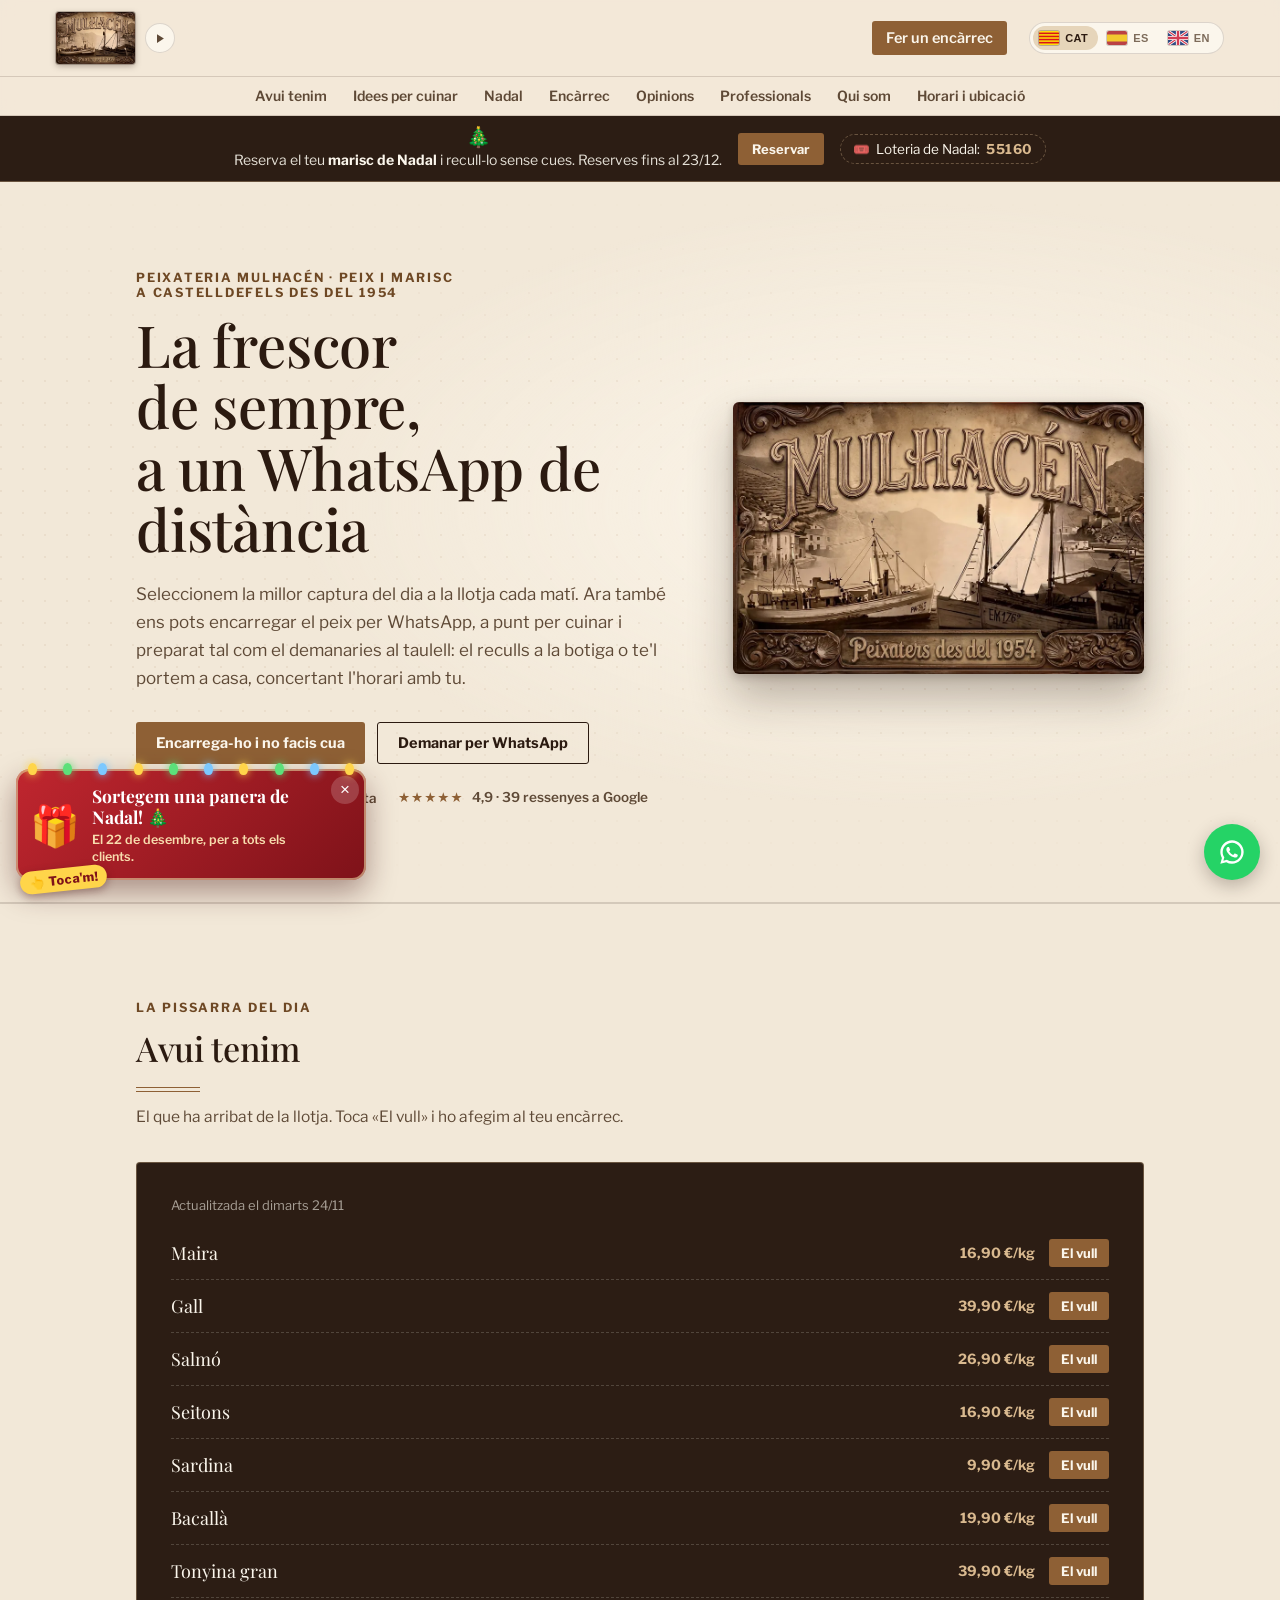
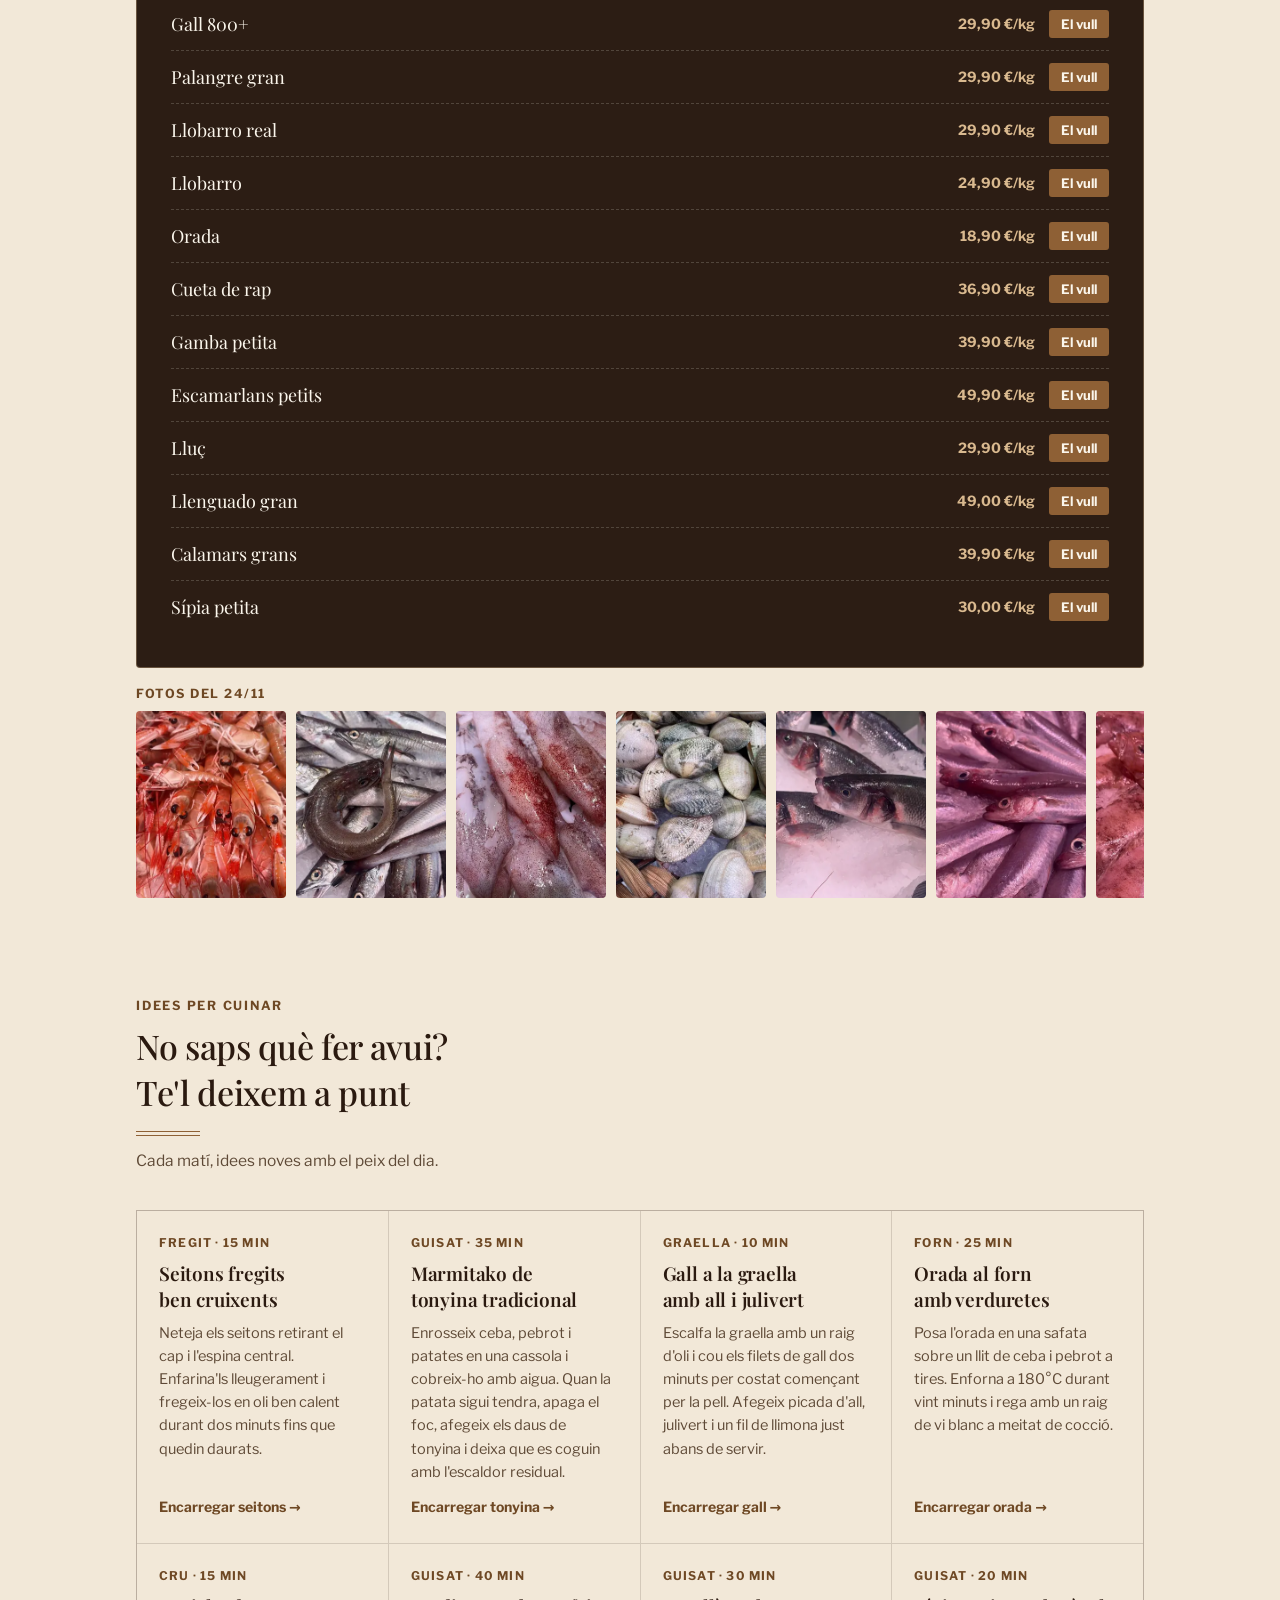
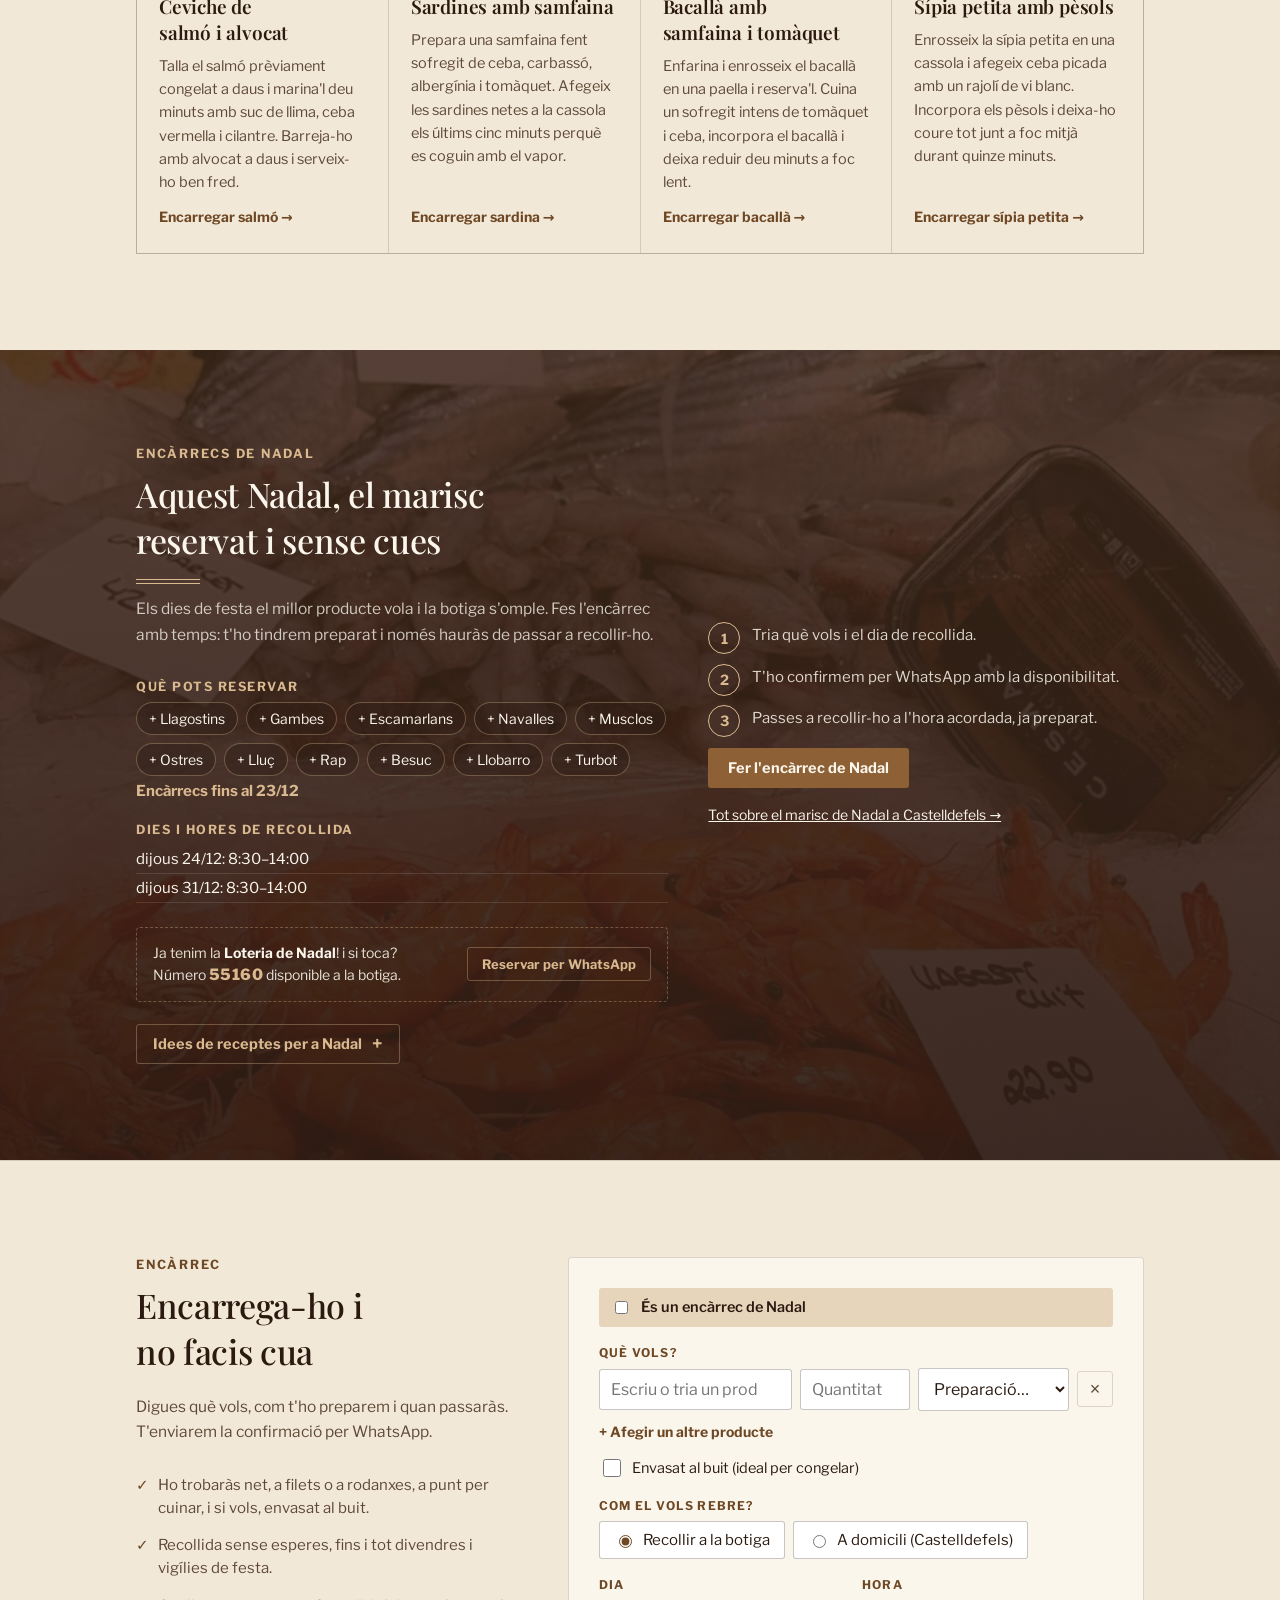
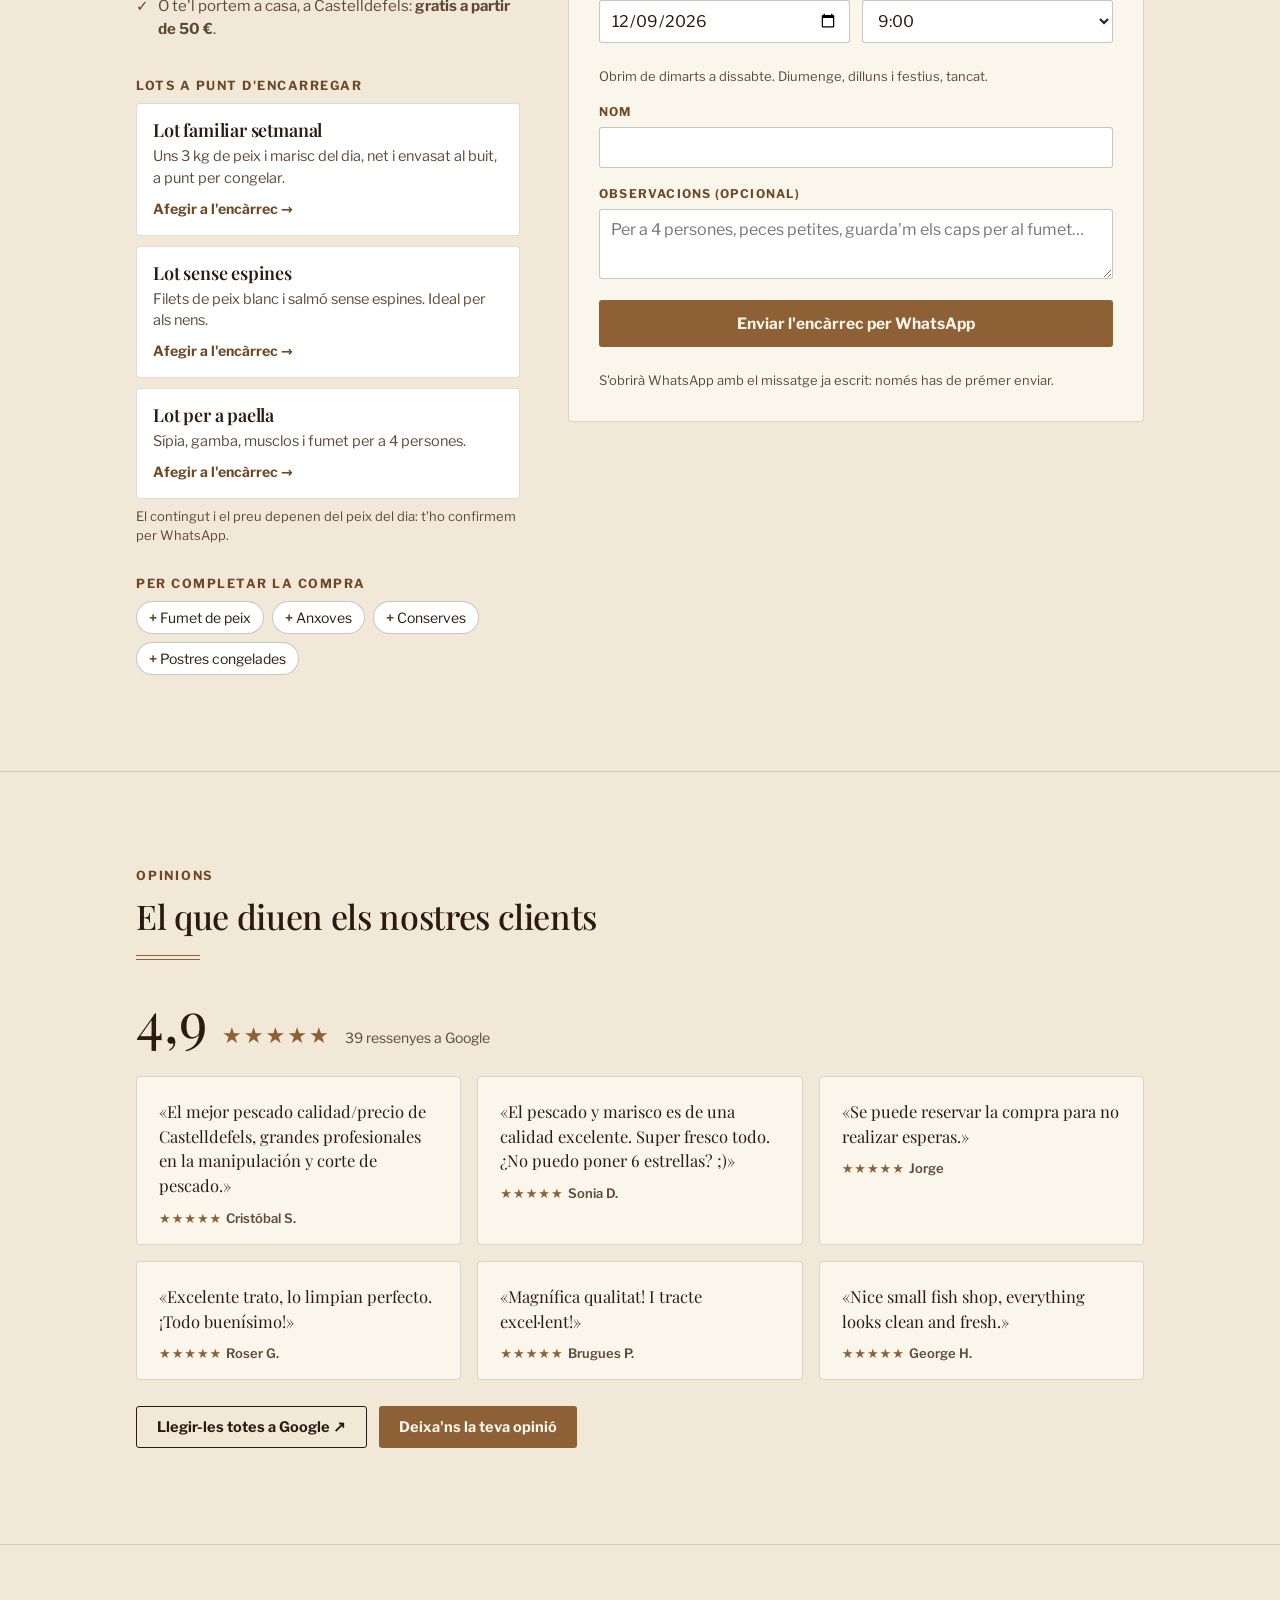
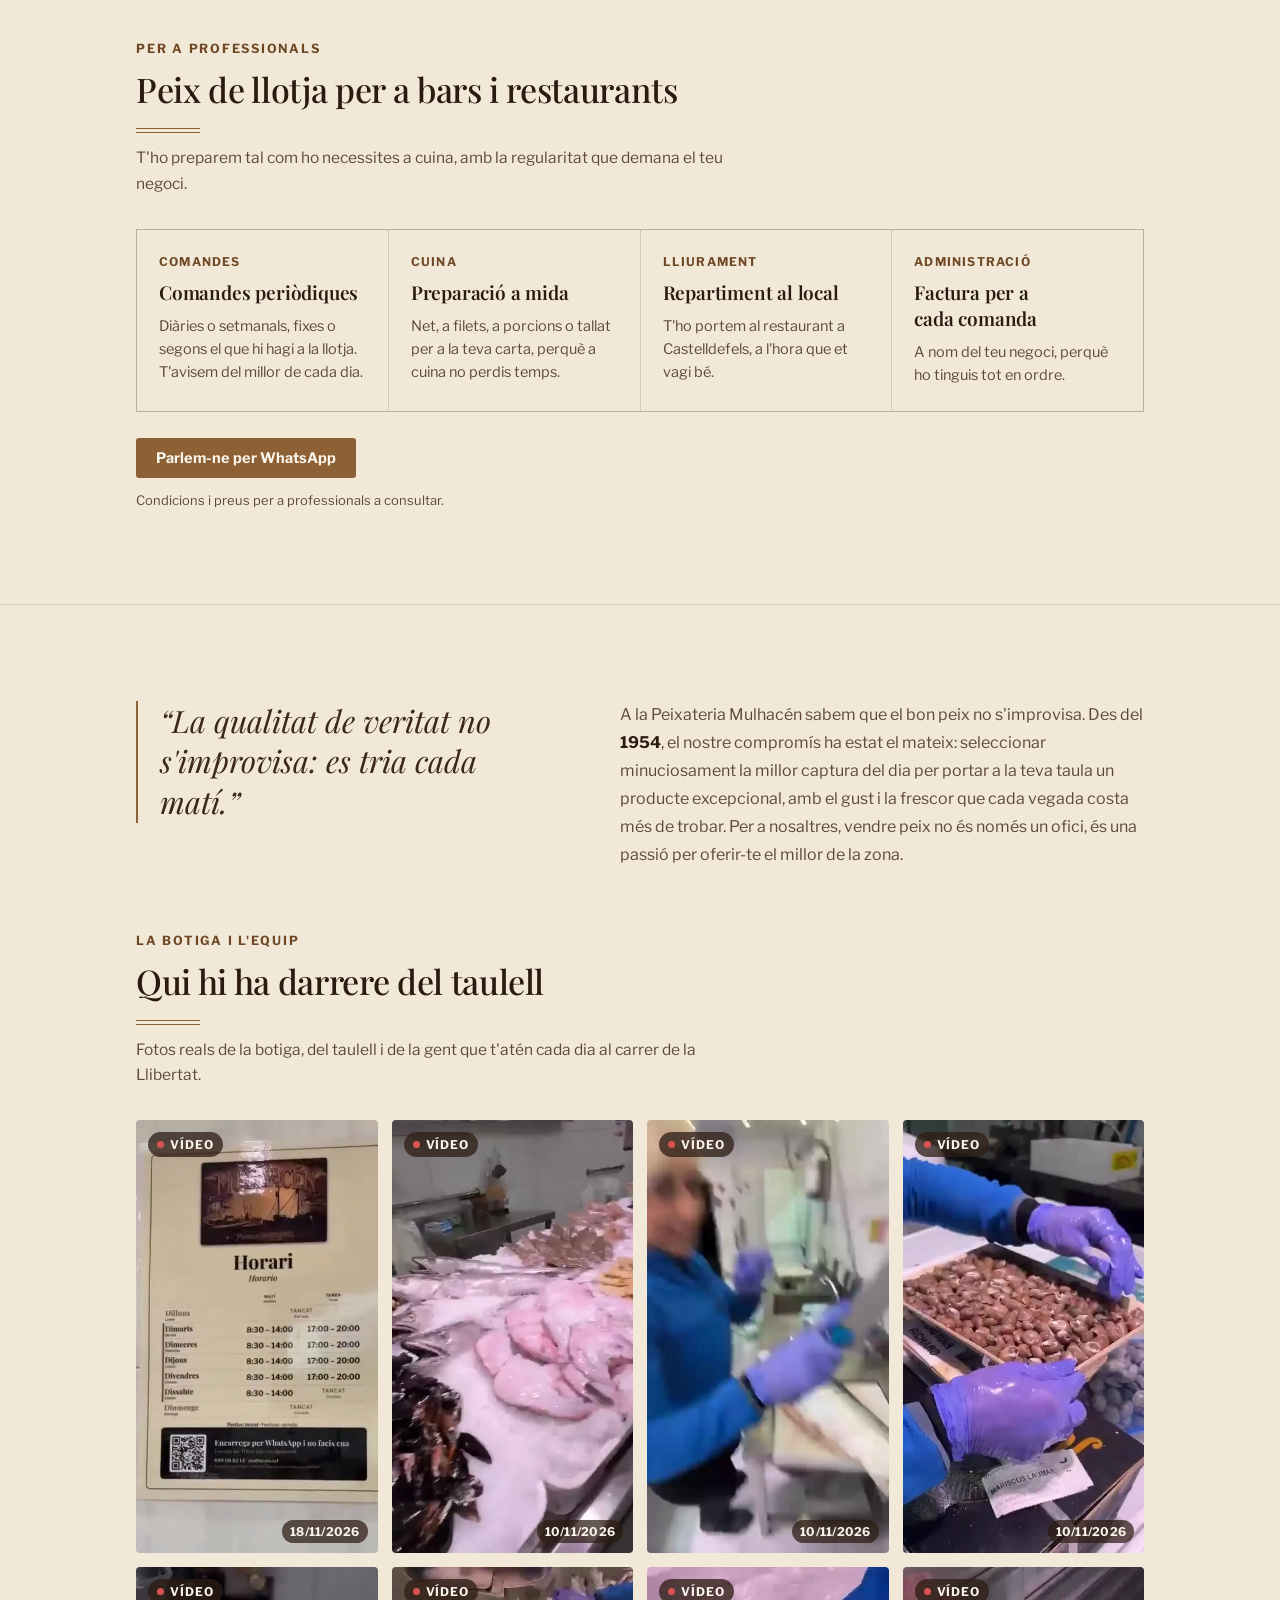
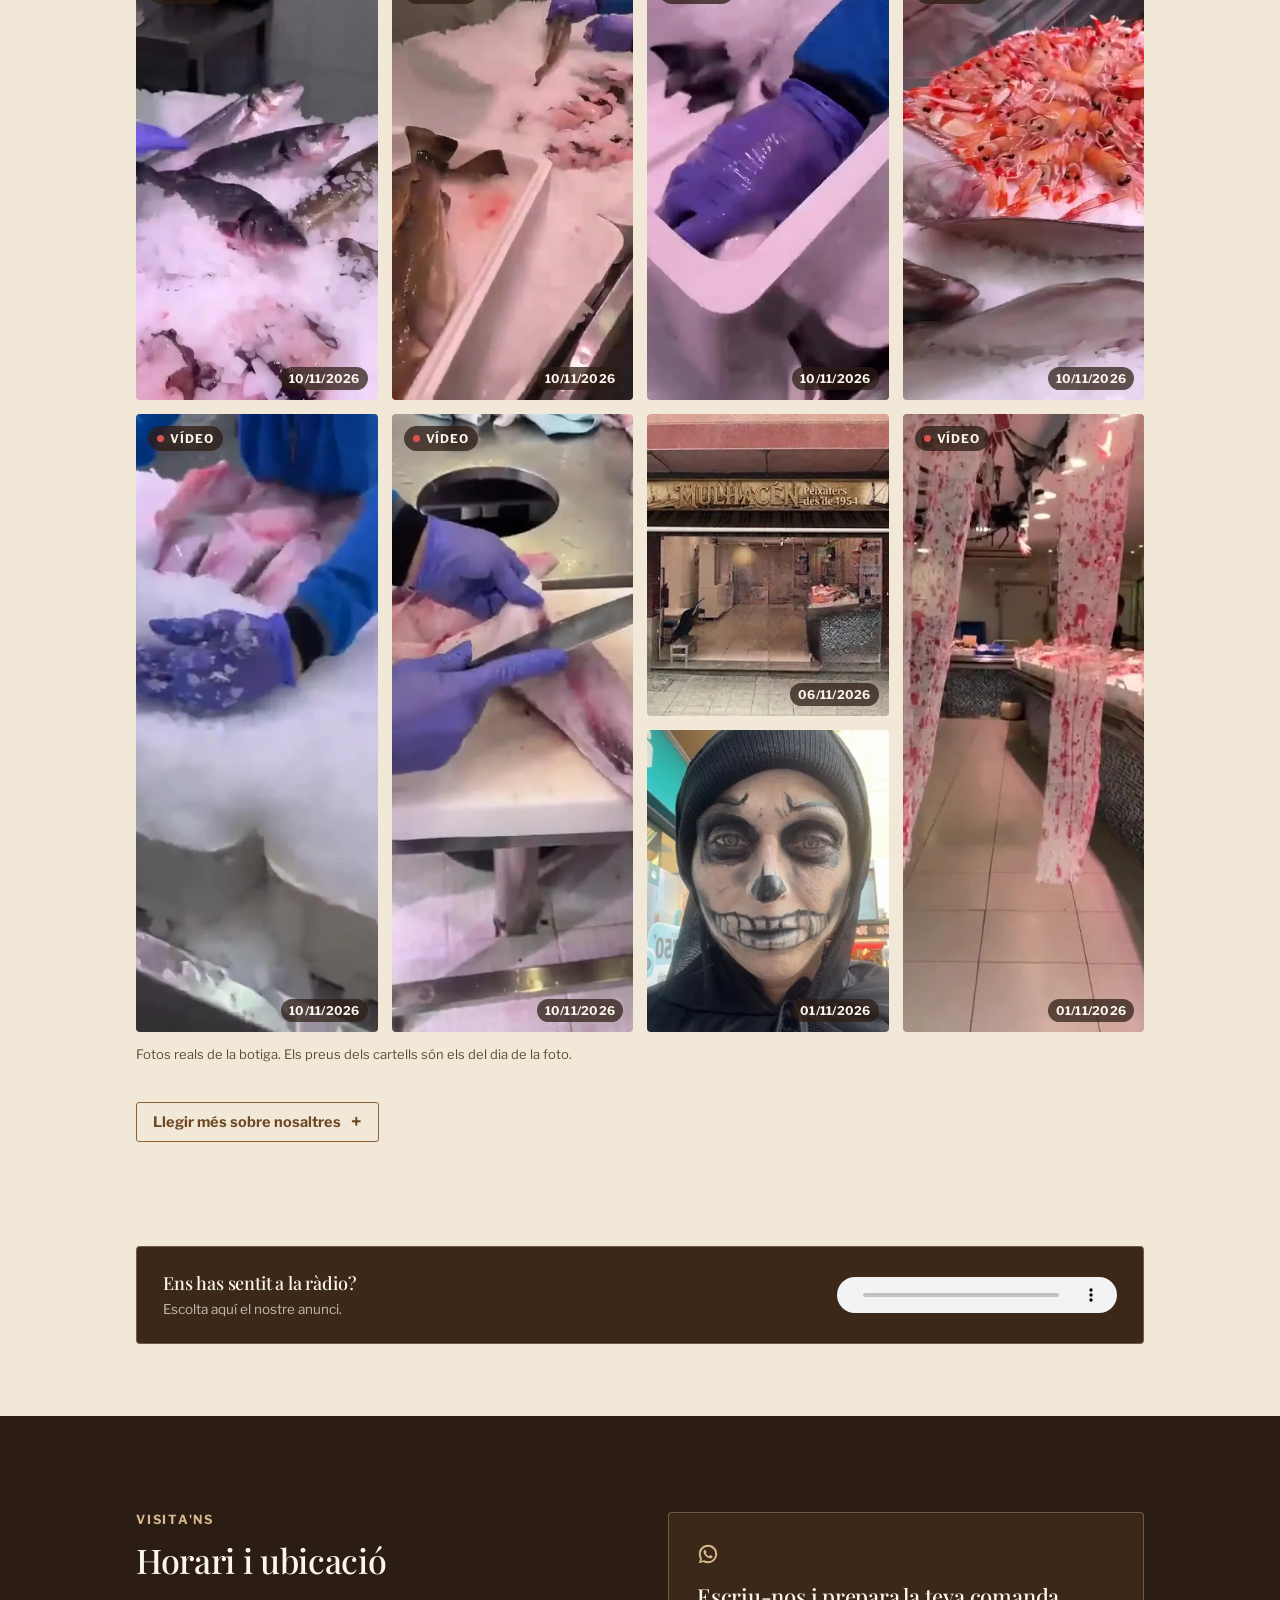
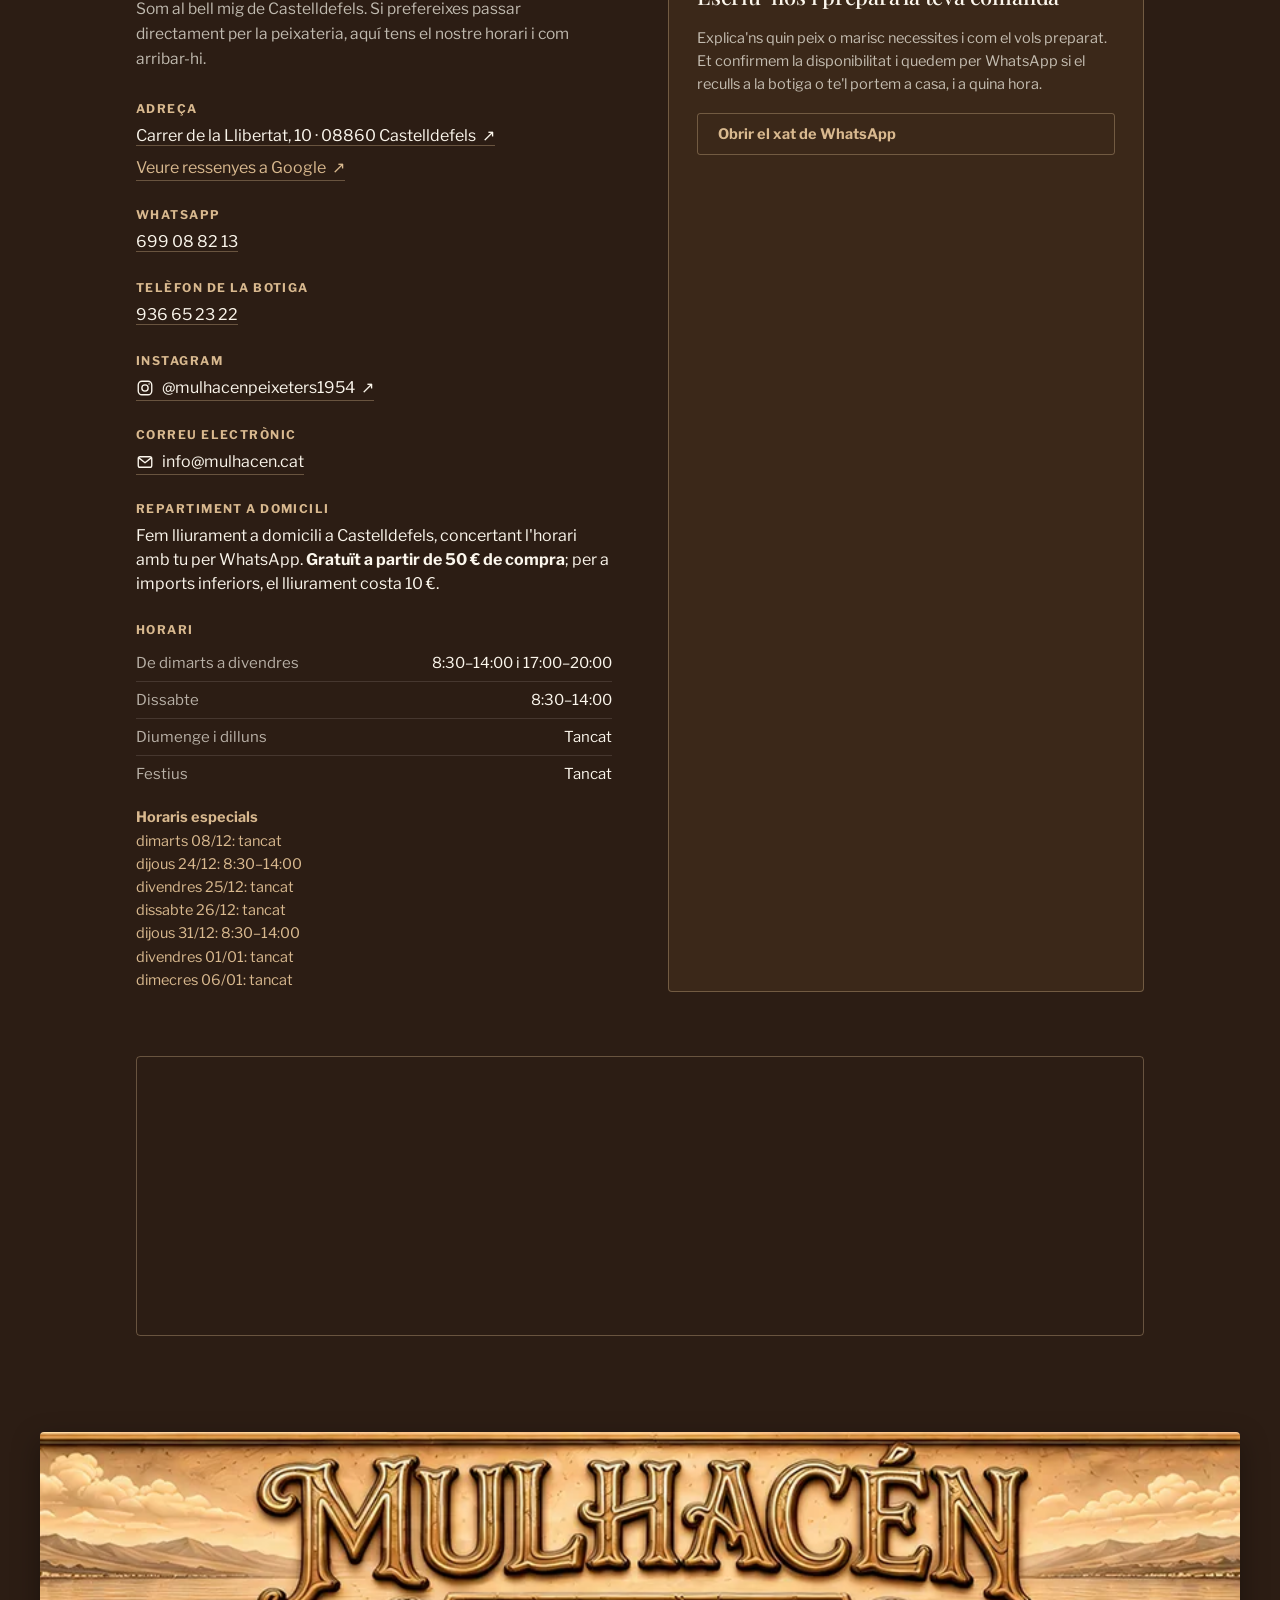
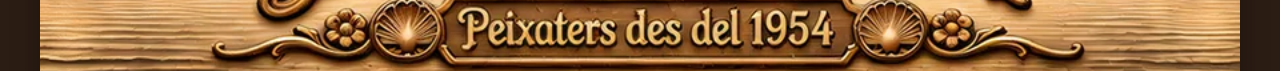
==== index.html @ 27bda0c7 "Quitar el script duplicado de horarios especiales (ya lo hace updateStructuredData) Co-Authored-By: " ====
<!doctype html><html lang="ca"><head><meta charset=utf8><base href="/"><script>document.documentElement.classList.add('js')</script><meta name=viewport content="width=device-width,initial-scale=1"><title>Peixateria Mulhacén · Peix i marisc a Castelldefels</title><link rel="canonical" href="https://mulhacen.cat/"><link rel="alternate" hreflang="ca" href="https://mulhacen.cat/"><link rel="alternate" hreflang="es" href="https://mulhacen.cat/es/"><link rel="alternate" hreflang="en" href="https://mulhacen.cat/en/"><link rel="alternate" hreflang="x-default" href="https://mulhacen.cat/"><link rel="preconnect" href="https://fonts.googleapis.com"><link rel="preconnect" href="https://fonts.gstatic.com" crossorigin><link rel="stylesheet" href="https://fonts.googleapis.com/css2?family=Playfair+Display:ital,wght@0,400;0,500;0,600;0,700;1,400;1,500&family=Libre+Franklin:wght@400;500;600;700;800&display=swap"><link rel="icon" href="favicon.ico" sizes="48x48"><link rel="icon" type="image/png" sizes="32x32" href="img/favicon-32.png"><link rel="icon" type="image/png" sizes="192x192" href="img/icon-192.png"><link rel="apple-touch-icon" href="img/apple-touch-icon.png"><meta name="theme-color" content="#2C1D14"><meta name="description" content="Peix i marisc de llotja a Castelldefels des del 1954. Encarrega per WhatsApp i no facis cua: recollida a la botiga o a domicili, gratis des de 50 €."><meta property="og:type" content="website"><meta property="og:locale" content="ca_ES"><meta property="og:site_name" content="Peixateria Mulhacén"><meta property="og:title" content="Peixateria Mulhacén · Peix i marisc a Castelldefels"><meta property="og:description" content="Peixateria a Castelldefels des del 1954. Peix i marisc de llotja preparats al teu gust. Encarrega per WhatsApp i no facis cua: recollida a la botiga o a domicili, gratis a partir de 50 €."><meta property="og:url" content="https://mulhacen.cat/"><meta property="og:image" content="https://mulhacen.cat/og.jpg"><meta property="og:image:width" content="1200"><meta property="og:image:height" content="630"><meta name="twitter:card" content="summary_large_image"><meta name="twitter:image" content="https://mulhacen.cat/og.jpg"><meta property="og:image:alt" content="Taulell de la Peixateria Mulhacén amb peix i marisc fresc"><script type="application/ld+json" id="ldStore">{"@context":"https://schema.org","@type":"Store","@id":"https://mulhacen.cat/#store","name":"Peixateria Mulhacén","description":"Peixateria a Castelldefels des del 1954. Peix i marisc de llotja, encàrrecs per WhatsApp, recollida a la botiga o lliurament a domicili.","url":"https://mulhacen.cat/","image":"https://mulhacen.cat/og.jpg","telephone":"+34936652322","foundingDate":"1954","address":{"@type":"PostalAddress","streetAddress":"Carrer de la Llibertat, 10","postalCode":"08860","addressLocality":"Castelldefels","addressRegion":"Barcelona","addressCountry":"ES"},"geo":{"@type":"GeoCoordinates","latitude":41.2788385,"longitude":1.9767289},"openingHoursSpecification":[{"@type":"OpeningHoursSpecification","dayOfWeek":["Tuesday","Wednesday","Thursday","Friday"],"opens":"08:30","closes":"14:00"},{"@type":"OpeningHoursSpecification","dayOfWeek":["Tuesday","Wednesday","Thursday","Friday"],"opens":"17:00","closes":"20:00"},{"@type":"OpeningHoursSpecification","dayOfWeek":"Saturday","opens":"08:30","closes":"14:00"}],"areaServed":"Castelldefels","sameAs":["https://share.google/4iYkjqqurM3KNHHqT","https://www.instagram.com/mulhacenpeixeters1954/"],"email":"info@mulhacen.cat","logo":"https://mulhacen.cat/img/mulhacen-logo.jpg","priceRange":"€€","hasMap":"https://www.google.com/maps/place/?q=place_id:ChIJHfs3fCyDpBIRCZyUIs1L600","contactPoint":{"@type":"ContactPoint","telephone":"+34699088213","contactType":"customer service","availableLanguage":["ca","es","en"],"description":"WhatsApp"}}</script><style>:root{color-scheme:light}body{margin:0;padding:0;font:14px -apple-system,BlinkMacSystemFont,sans-serif;background:#faf9f5;color:#141413}img{max-width:100%}[hidden]:not([hidden=until-found]){display:none!important}</style><script data-goatcounter="https://peixaterialadorada.goatcounter.com/count" async src="js/count.js"></script></head><body>
<style>

  :root{
    --cream: #F2E8D8;
    --cream-2: #E6D5BA;
    --paper: #FBF6EC;
    --ink: #2B1A10;
    --ink-soft: #5E4936;
    --marine: #2C1D14;
    --marine-2: #3B2819;
    --marine-3: #4E3622;
    --gold: #8E6035;
    --gold-deep: #6E4824;
    --gold-light: #D9B98F;
    --line: rgba(43,26,16,0.15);
    --line-on-dark: rgba(217,185,143,0.35);
  }

  *{ box-sizing:border-box; }
  html{ scroll-behavior:smooth; overflow-x:clip; }
  section[id]{ scroll-margin-top:122px; }
  body{
    margin:0;
    overflow-x:clip;
    background:var(--cream);
    color:var(--ink);
    font-family:"Libre Franklin", ui-sans-serif, system-ui, sans-serif;
    -webkit-font-smoothing:antialiased;
  }
  h1,h2,h3{
    font-family:"Playfair Display", Georgia, "Times New Roman", serif;
    font-weight:500;
    letter-spacing:-0.01em;
    text-wrap:balance;
    margin:0;
    color:var(--ink);
  }
  p{ margin:0; }
  a{ color:inherit; }
  img{ display:block; }
  .wrap{
    max-width:1120px;
    margin:0 auto;
    padding-left:clamp(20px,5vw,56px);
    padding-right:clamp(20px,5vw,56px);
  }
  .eyebrow{
    font-family:"Libre Franklin", sans-serif;
    font-size:12.5px;
    font-weight:700;
    letter-spacing:0.14em;
    text-transform:uppercase;
    color:var(--gold-deep);
  }
  .eyebrow.on-dark{ color:var(--gold-light); }

  /* ---------- Topbar ---------- */
  .topbar{
    position:sticky; top:0; z-index:40;
    background:rgba(242,232,216,0.92);
    backdrop-filter:saturate(140%) blur(8px);
    border-bottom:1px solid var(--line);
  }
  .topbar-inner{
    display:flex; align-items:center; justify-content:space-between;
    gap:20px; padding:12px clamp(20px,5vw,56px);
  }
  .brandmark{ display:flex; align-items:center; gap:10px; text-decoration:none; }
  .wordmark{ display:block; height:52px; width:auto; border-radius:3px; box-shadow:0 2px 6px rgba(43,26,16,0.35), 0 0 0 1px rgba(43,26,16,0.25); }
  .brand-group{ display:flex; align-items:center; gap:10px; }
  .radio-btn{
    display:flex; align-items:center; justify-content:center;
    width:30px; height:30px; border-radius:50%; border:1px solid var(--line);
    background:var(--paper); color:var(--ink-soft); cursor:pointer; padding:0; flex:none;
  }
  .radio-btn:hover{ border-color:var(--gold); color:var(--gold-deep); }
  .radio-btn svg{ width:15px; height:15px; }
  nav.primary{ display:flex; align-items:center; gap:28px; }
  nav.primary a{
    font-size:14.5px; font-weight:600; text-decoration:none; color:var(--ink-soft);
    padding:6px 2px; border-bottom:1px solid transparent;
  }
  nav.primary a:hover{ color:var(--ink); border-bottom-color:var(--gold); }
  nav.primary a.btn-gold, nav.primary a.btn-gold:hover{ color:var(--paper); border-bottom:none; padding:8px 14px; }
  nav.primary a{ white-space:nowrap; }
  .sections{ border-top:1px solid var(--line); }
  .sections-inner{
    position:relative; display:flex; gap:2px; overflow-x:auto; scrollbar-width:none; -webkit-overflow-scrolling:touch;
    padding:0 clamp(12px,4vw,48px);
    mask-image:linear-gradient(to right, transparent 0, #000 14px, #000 calc(100% - 28px), transparent 100%);
    -webkit-mask-image:linear-gradient(to right, transparent 0, #000 14px, #000 calc(100% - 28px), transparent 100%);
  }
  .sections-inner::-webkit-scrollbar{ display:none; }
  .sections-inner a:first-child{ margin-left:auto; }
  .sections-inner a:last-child{ margin-right:auto; }
  .sections a{
    flex:none; padding:10px 12px 9px; font-size:14px; font-weight:600; white-space:nowrap;
    color:var(--ink-soft); text-decoration:none; border-bottom:2px solid transparent;
    transition:color .15s ease, border-color .15s ease;
  }
  .sections a:hover{ color:var(--ink); }
  .sections a[aria-current="true"]{ color:var(--ink); border-bottom-color:var(--gold); }
  .sections a:focus-visible{ outline:2px solid var(--gold); outline-offset:-2px; }
  @media (max-width:560px){ nav.primary{ display:none; } .topbar-inner{ padding-top:9px; padding-bottom:9px; gap:10px; }
    .wordmark{ height:44px; } .brand-group{ gap:8px; } .lang-btn{ padding:4px 6px; gap:4px; } .lang-btn .code{ display:none; } .sections a{ font-size:13.5px; padding:9px 10px 8px; } }
  .btn{
    display:inline-flex; align-items:center; gap:8px;
    font-family:"Libre Franklin", sans-serif; font-weight:700; font-size:14.5px;
    text-decoration:none; padding:11px 20px; border-radius:3px;
    white-space:nowrap;
  }
  .btn-gold{ background:var(--gold); color:var(--paper); }
  .btn-gold:hover{ background:var(--gold-deep); }
  .btn-outline{
    border:1px solid var(--ink); color:var(--ink); background:transparent;
  }
  .btn-outline:hover{ background:var(--ink); color:var(--paper); }
  .btn-outline-dark{
    border:1px solid var(--line-on-dark); color:var(--gold-light); background:transparent;
  }
  .btn-outline-dark:hover{ background:rgba(217,185,143,0.1); }
  .btn-sm{ padding:8px 14px; font-size:13px; }

  /* ---------- Language switch ---------- */
  .topbar-right{ display:flex; align-items:center; gap:22px; }
  .lang-switch{
    display:flex; align-items:center; gap:3px; padding:3px;
    border:1px solid var(--line); border-radius:20px; background:var(--paper);
    flex:none;
  }
  .lang-btn{
    display:flex; align-items:center; gap:6px;
    border:none; background:transparent; padding:5px 10px 5px 6px; border-radius:16px;
    cursor:pointer; opacity:0.8; transition:opacity .15s ease, background .15s ease;
  }
  .lang-btn:hover{ opacity:1; }
  .lang-btn[aria-pressed="true"]{ opacity:1; background:var(--cream-2); }
  .lang-btn .flag{
    width:20px; height:14px; display:block; border-radius:2px; flex:none;
    box-shadow:0 0 0 1px rgba(43,26,16,0.25);
  }
  .lang-btn .code{
    font-size:11px; font-weight:800; letter-spacing:0.04em; color:var(--ink-soft);
  }
  .lang-btn[aria-pressed="true"] .code{ color:var(--ink); }

  /* ---------- Promo banner ---------- */
  .promo-banner{ background:var(--marine); color:var(--paper); border-bottom:1px solid rgba(217,185,143,0.35); }
  .promo-inner{
    display:flex; align-items:center; justify-content:center; gap:16px; flex-wrap:wrap;
    text-align:center; padding:11px clamp(20px,5vw,56px);
  }
  .promo-message{ display:flex; flex-direction:column; align-items:center; gap:2px; }
  .promo-badge{ font-size:20px; line-height:1; }
  .promo-text{ font-size:14px; color:rgba(250,246,236,0.9); line-height:1.5; }
  .promo-text strong{ color:var(--paper); }
  .promo-number{ font-weight:800; color:var(--gold-light); font-size:15.5px; letter-spacing:0.03em; }

  /* ---------- Hero ---------- */
  .hero{ position:relative; overflow:hidden; border-bottom:1px solid var(--line); }
  .hero-grid{
    display:grid; grid-template-columns:1.15fr 0.85fr; align-items:center;
    gap:40px; padding-top:clamp(48px,7vw,88px); padding-bottom:clamp(56px,8vw,96px);
  }
  .hero-h1 .eyebrow{ display:block; line-height:normal; }
  .hero-title{
    display:block; font-size:clamp(34px,4.6vw,58px); line-height:1.06; margin-top:14px;
  }
  .hero-lead{
    margin-top:20px; font-size:17px; line-height:1.65; color:var(--ink-soft);
    max-width:46ch;
  }
  .hero-actions{ display:flex; flex-wrap:wrap; gap:12px; margin-top:30px; }
  .status-badge{
    display:inline-flex; align-items:center; gap:8px; margin-top:26px;
    font-size:13.5px; font-weight:600; color:var(--ink-soft);
  }
  .status-dot{ width:8px; height:8px; border-radius:50%; background:var(--ink-soft); flex:none; }
  .status-dot.open{ background:#4C8B5F; }
  .status-dot.closed{ background:#B25A45; }
  .hero-visual{
    position:relative; display:flex; align-items:center; justify-content:center;
  }
  .hero-visual .plate{
    width:min(100%,470px);
    display:flex; align-items:center; justify-content:center;
  }
  .hero-visual img{
    width:100%; height:auto; border-radius:6px;
    box-shadow:0 22px 44px rgba(43,26,16,0.30), 0 3px 8px rgba(43,26,16,0.22);
  }
  .hero{ background:radial-gradient(ellipse 70% 60% at 72% 45%, rgba(255,250,240,0.75), rgba(255,250,240,0) 70%), var(--cream); }
  .section-head h2::after, .features-head h2::after{
    content:""; display:block; width:64px; height:3px; margin-top:16px;
    border-top:1px solid var(--gold); border-bottom:1px solid var(--gold);
  }
  .nadal .section-head h2::after, .contact h2::after{ border-color:var(--gold-light); }
  .scale-field{
    position:absolute; inset:0; pointer-events:none; opacity:0.5;
    background-image: radial-gradient(circle at 1px 1px, rgba(142,96,53,0.16) 1.4px, transparent 1.4px);
    background-size:22px 22px;
    mask-image:linear-gradient(to bottom, transparent, black 30%, black 70%, transparent);
  }

  /* ---------- Story ---------- */
  .story{ padding:clamp(56px,8vw,96px) 0; border-top:1px solid var(--line); }
  .story-grid{
    display:grid; grid-template-columns:0.9fr 1.1fr; gap:56px; align-items:start;
  }
  .story-quote{
    font-family:"Playfair Display", Georgia, serif; font-style:italic; font-weight:400;
    font-size:clamp(24px,2.4vw,32px); line-height:1.32; color:var(--marine-2);
    border-left:2px solid var(--gold); padding-left:22px;
  }
  .story-body p{ font-size:16px; line-height:1.75; color:var(--ink-soft); }
  .story-body p + p{ margin-top:16px; }
  .story-body strong{ color:var(--ink); font-weight:700; }

  /* ---------- Features ---------- */
  .features{ padding:0 0 clamp(56px,8vw,96px); }
  .features-head{ max-width:56ch; margin-bottom:36px; }
  .features-head h2{ font-size:clamp(26px,3vw,34px); margin-top:10px; }
  .feature-row{
    display:grid; grid-template-columns:repeat(3,1fr); gap:1px;
    background:var(--line); border:1px solid var(--line);
  }
  .feature{ background:var(--cream); padding:28px 26px 30px; }
  .feature .icon{ width:34px; height:34px; }
  .feature h3{ font-size:19px; margin-top:18px; font-weight:600; }
  .feature p{ font-size:14.5px; line-height:1.6; color:var(--ink-soft); margin-top:10px; }

  /* ---------- Contact (dark) ---------- */
  .contact{ background:var(--marine); color:var(--paper); }
  .contact .wrap{ padding:clamp(56px,8vw,96px) clamp(20px,5vw,56px); }
  .contact-grid{ display:grid; grid-template-columns:1fr 1fr; gap:56px; }
  .contact h2{ color:var(--paper); font-size:clamp(26px,3vw,34px); margin-top:10px; }
  .contact-lead{ color:rgba(250,246,236,0.72); font-size:15.5px; line-height:1.6; margin-top:14px; max-width:42ch; }

  .infoblock{ margin-top:30px; }
  .infoblock + .infoblock{ margin-top:26px; }
  .infoblock .label{
    font-size:12px; font-weight:700; letter-spacing:0.12em; text-transform:uppercase;
    color:var(--gold-light); margin-bottom:8px;
  }
  .infoblock .value{ font-size:16px; line-height:1.5; }
  .infoblock a.value{ text-decoration:none; border-bottom:1px solid var(--line-on-dark); }
  .infoblock a.value:hover{ border-bottom-color:var(--gold-light); }

  table.hours{ width:100%; border-collapse:collapse; margin-top:6px; }
  table.hours td{
    padding:9px 0; font-size:15px; border-top:1px solid rgba(250,246,236,0.12);
    font-variant-numeric:tabular-nums;
  }
  table.hours tr:first-child td{ border-top:none; }
  table.hours td.day{ color:rgba(250,246,236,0.68); width:46%; }
  table.hours td.time{ text-align:right; color:var(--paper); }

  .whatsapp-card{
    background:var(--marine-2); border:1px solid var(--line-on-dark);
    border-radius:4px; padding:30px 28px; display:flex; flex-direction:column; gap:16px;
  }
  .whatsapp-card h3{ font-family:"Playfair Display", Georgia, serif; font-weight:500; font-size:22px; color:var(--paper); }
  .whatsapp-card p{ font-size:14.5px; line-height:1.6; color:rgba(250,246,236,0.72); }
  .wa-icon{ width:22px; height:22px; }

  .reviews-link{
    display:inline-block; margin-top:8px; font-size:14px; color:var(--gold-light);
  }

  .map-embed{ grid-column:1 / -1; margin-top:8px; }
  .map-embed iframe{
    width:100%; height:280px; border:1px solid var(--line-on-dark); border-radius:4px; display:block;
  }

  .radio-card{
    grid-column:1 / -1; margin-top:8px; background:var(--marine-2); border:1px solid var(--line-on-dark);
    border-radius:4px; padding:24px 26px; display:flex; align-items:center; justify-content:space-between;
    gap:22px; flex-wrap:wrap;
  }
  .radio-card-text h3{ font-family:"Playfair Display", Georgia, serif; font-weight:500; font-size:18px; color:var(--paper); margin:0 0 4px; }
  .radio-card-text p{ font-size:13.5px; line-height:1.5; color:rgba(250,246,236,0.72); margin:0; }
  .radio-card audio{ height:36px; max-width:280px; width:100%; }

  /* ---------- Footer ---------- */
  .foot-banner{ background:var(--marine); padding:0 clamp(12px,3vw,40px) 26px; }
  .foot-banner picture{ display:block; max-width:1200px; margin:0 auto; }
  .foot-banner img{ display:block; width:100%; height:auto; border-radius:4px; box-shadow:0 10px 28px rgba(0,0,0,0.35); }
  footer{ background:var(--marine); border-top:1px solid rgba(250,246,236,0.12); }
  footer .wrap{
    padding:26px clamp(20px,5vw,56px);
    display:flex; align-items:center; justify-content:space-between; gap:16px; flex-wrap:wrap;
  }
  .foot-brand{ display:flex; align-items:center; gap:10px; }
  .foot-brand span{ font-family:"Playfair Display", Georgia, serif; font-size:14.5px; color:rgba(250,246,236,0.75); }
  footer .fineprint{ font-size:12.5px; color:rgba(250,246,236,0.45); }
  .ig-link{ display:inline-flex; align-items:center; gap:8px; }
  .ig-link svg, .foot-ig svg{ width:18px; height:18px; flex:none; }
  .foot-ig{
    display:inline-flex; align-items:center; gap:8px; font-size:13.5px; font-weight:600;
    color:var(--gold-light); text-decoration:none;
  }
  .foot-ig:hover{ color:var(--paper); }
  .foot-links{ display:flex; flex-wrap:wrap; align-items:center; gap:10px 22px; }
  .foot-legal{ background:none; border:0; padding:0; font:inherit; color:inherit; text-decoration:underline; text-underline-offset:2px; cursor:pointer; }
  .foot-legal:hover{ color:var(--paper); }
  .legal-dlg{
    border:0; padding:0; width:min(720px, calc(100% - 24px)); max-height:calc(100% - 24px); border-radius:14px;
    overflow:hidden auto; background:var(--paper); color:var(--ink); box-shadow:0 30px 80px rgba(0,0,0,0.45);
  }
  .legal-dlg::backdrop{ background:rgba(20,12,8,0.72); }
  .legal-in{ padding:34px clamp(20px,5vw,44px) 28px; }
  .legal-in h2{ font-family:"Playfair Display", Georgia, serif; font-size:clamp(24px,3vw,30px); margin:0 40px 18px 0; }
  .legal-in h3{ font-size:15.5px; margin:20px 0 6px; color:var(--gold); }
  .legal-in p{ font-size:15px; line-height:1.6; margin:0 0 8px; }
  .legal-in a{ color:var(--gold); }
  .legal-x{
    position:sticky; top:12px; float:right; margin:12px 12px 0 0; width:36px; height:36px; border-radius:50%; border:0; padding:0;
    background:rgba(43,26,16,0.08); color:var(--ink); font-size:22px; line-height:36px; cursor:pointer;
  }
  .legal-x:hover{ background:rgba(43,26,16,0.16); }
  footer .wrap{ padding-right:max(clamp(20px,5vw,56px), 92px); }

  /* ---------- Floating WhatsApp ---------- */
  .wa-float{
    position:fixed; right:20px; bottom:20px; z-index:50;
    width:56px; height:56px; border-radius:50%;
    background:#25D366; display:flex; align-items:center; justify-content:center;
    text-decoration:none; box-shadow:0 6px 18px rgba(44,29,20,0.28);
  }
  .wa-float:hover{ background:#1EBE5A; }
  @media (max-width:640px){ .escrivint .wa-float, .escrivint .pan-mini, .escrivint .pan-teaser{ visibility:hidden; } }
  .wa-float svg{ width:28px; height:28px; fill:#fff; }

  .section{ padding:clamp(56px,8vw,96px) 0; border-top:1px solid var(--line); }
  .section-head{ max-width:60ch; margin-bottom:32px; }
  .section-head h2{ font-size:clamp(26px,3vw,34px); margin-top:10px; }
  .section-head p.lead{ margin-top:12px; font-size:15.5px; line-height:1.65; color:var(--ink-soft); }

  .rating-line{
    display:inline-flex; align-items:center; gap:8px; margin-top:14px; margin-left:18px;
    font-size:13.5px; font-weight:600; color:var(--ink-soft); text-decoration:none;
  }
  .rating-line .stars{ color:var(--gold); letter-spacing:1px; }
  .rating-line:hover{ color:var(--ink); }

  /* ---------- Avui tenim ---------- */
  .board{
    background:var(--marine); color:var(--paper); border-radius:4px;
    padding:clamp(22px,3vw,34px); border:1px solid var(--line-on-dark);
  }
  .board-date{ font-size:13px; color:rgba(250,246,236,0.6); margin-bottom:14px; }
  .board-list{ list-style:none; margin:0; padding:0; }
  .board-item{
    display:flex; align-items:center; justify-content:space-between; gap:14px;
    padding:12px 0; border-top:1px dashed rgba(250,246,236,0.18);
  }
  .board-item:first-child{ border-top:none; }
  .board-item > div:first-child{ flex:1; min-width:0; overflow-wrap:anywhere; }
  .board-name{ font-family:"Playfair Display", Georgia, serif; font-size:18px; }
  .board-note{ display:block; font-size:13px; color:rgba(250,246,236,0.62); margin-top:2px; }
  .board-right{ display:flex; align-items:center; gap:14px; flex:none; }
  .board-price{ font-weight:700; color:var(--gold-light); font-variant-numeric:tabular-nums; white-space:nowrap; }
  .board-empty{ font-size:15px; line-height:1.6; color:rgba(250,246,236,0.8); }
  .board-empty a{ color:var(--gold-light); }
  .board .btn-sm{ padding:6px 12px; }

  /* ---------- Encàrrec ---------- */
  .order-grid{ display:grid; grid-template-columns:0.8fr 1.2fr; gap:48px; align-items:start; }
  .order-perks{ list-style:none; margin:22px 0 0; padding:0; }
  .order-perks li{ position:relative; font-size:15px; line-height:1.55; color:var(--ink-soft); padding:7px 0 7px 22px; }
  .order-perks li::before{ content:"✓"; position:absolute; left:0; top:7px; color:var(--gold-deep); font-weight:800; }
  .order-sub{ margin:30px 0 10px; font-size:12.5px; font-weight:700; letter-spacing:0.12em; text-transform:uppercase; color:var(--gold-deep); }
  .lots{ display:grid; gap:10px; }
  .lot{ border:1px solid var(--line); border-radius:4px; background:#fff; padding:14px 16px; }
  .lot h3{ font-family:"Playfair Display", Georgia, serif; font-size:18px; font-weight:600; color:var(--ink); }
  .lot p{ margin-top:4px; font-size:14.5px; line-height:1.5; color:var(--ink-soft); }
  .lot .link-btn{ margin-top:6px; }
  .lots-note{ margin-top:8px; font-size:13px; line-height:1.5; color:var(--ink-soft); }
  .extras{ display:flex; flex-wrap:wrap; gap:8px; }
  .extra{
    font:inherit; font-size:14px; padding:7px 12px; border-radius:20px; cursor:pointer;
    border:1px solid rgba(43,26,16,0.25); background:#fff; color:var(--ink);
  }
  .extra:hover{ border-color:var(--gold-deep); color:var(--gold-deep); }
  .extra::before{ content:"+ "; color:var(--gold-deep); font-weight:700; }
  .check-line{ display:flex; align-items:center; gap:8px; margin-top:12px; font-size:14.5px; cursor:pointer; }
  .check-line input{ accent-color:var(--gold-deep); width:18px; height:18px; }
  .order-form{
    background:var(--paper); border:1px solid var(--line); border-radius:4px;
    padding:clamp(20px,3vw,30px); display:flex; flex-direction:column; gap:18px;
  }
  .order-form fieldset{ border:none; margin:0; padding:0; min-width:0; }
  .order-form legend, .order-form label.fl{
    display:block; font-size:12px; font-weight:700; letter-spacing:0.1em; text-transform:uppercase;
    color:var(--gold-deep); margin-bottom:8px; padding:0;
  }
  .order-form input[type=text], .order-form input[type=date], .order-form select, .order-form textarea{
    width:100%; font:inherit; font-size:16px; color:var(--ink); background:#fff;
    border:1px solid rgba(43,26,16,0.25); border-radius:3px; padding:10px 11px;
  }
  .order-form textarea{ min-height:70px; resize:vertical; }
  .order-form input:focus, .order-form select:focus, .order-form textarea:focus{ outline:2px solid var(--gold-light); border-color:var(--gold); }
  .item-row{ display:grid; grid-template-columns:1.4fr 0.8fr 1.1fr auto; gap:8px; margin-bottom:8px; align-items:center; }
  .item-del{
    width:36px; height:36px; border:1px solid var(--line); background:transparent; border-radius:3px;
    cursor:pointer; color:var(--ink-soft); font-size:18px; line-height:1;
  }
  .item-del:hover{ border-color:#B25A45; color:#B25A45; }
  .link-btn{
    background:none; border:none; padding:4px 0; font:inherit; font-size:14px; font-weight:700;
    color:var(--gold-deep); cursor:pointer;
  }
  .link-btn:hover{ text-decoration:underline; }
  .seg{ display:flex; gap:8px; flex-wrap:wrap; }
  .seg label{
    display:flex; align-items:center; gap:8px; cursor:pointer; font-size:15px;
    border:1px solid rgba(43,26,16,0.25); border-radius:3px; padding:9px 14px; background:#fff;
  }
  .seg input{ accent-color:var(--gold-deep); }
  .two-col{ display:grid; grid-template-columns:1fr 1fr; gap:12px; }
  .form-hint{ font-size:13px; line-height:1.5; color:var(--ink-soft); margin-top:6px; }
  .form-error{ font-size:14px; color:#B25A45; font-weight:600; }
  .order-form .btn{ justify-content:center; border:none; cursor:pointer; font-size:15.5px; padding:14px 20px; white-space:normal; text-align:center; }
  .order-grid > *{ min-width:0; }
  .nadal-flag{
    display:flex; align-items:center; gap:10px; font-size:14.5px; font-weight:600;
    background:var(--cream-2); padding:10px 12px; border-radius:3px;
  }

  /* ---------- Taulell (galeria) ---------- */
  .gallery-banner{
    position:relative; margin:0 0 14px; border-radius:4px; overflow:hidden; background:var(--marine);
    aspect-ratio:2 / 1;
  }
  .gallery-banner img{ width:100%; height:100%; object-fit:cover; }
  .gallery-banner figcaption{
    position:absolute; left:0; right:0; bottom:0; padding:60px clamp(18px,3vw,32px) clamp(16px,2.4vw,26px);
    background:linear-gradient(to top, rgba(44,29,20,0.88), rgba(44,29,20,0));
    font-family:"Playfair Display", Georgia, serif; font-style:italic; font-size:clamp(20px,2.6vw,30px); color:var(--paper);
  }
  .shop-gallery{ margin-top:clamp(40px,6vw,64px); margin-bottom:clamp(24px,4vw,40px); }
  .gallery{ display:grid; grid-template-columns:repeat(4,1fr); gap:14px; grid-auto-flow:dense; }
  .tile{
    position:relative; margin:0; border-radius:4px; overflow:hidden; background:var(--marine);
    aspect-ratio:4 / 5; cursor:zoom-in; border:none; padding:0; display:block; width:100%; font:inherit;
  }
  .tile img, .tile video{ width:100%; height:100%; object-fit:cover; display:block; transition:transform .6s ease; }
  .tile:hover img, .tile:focus-visible img{ transform:scale(1.04); }
  .tile:focus-visible{ outline:2px solid var(--gold); outline-offset:3px; }
  .tile .cap{
    position:absolute; left:0; right:0; bottom:0; padding:40px 14px 12px; text-align:left;
    background:linear-gradient(to top, rgba(44,29,20,0.85), rgba(44,29,20,0));
    font-family:"Playfair Display", Georgia, serif; font-size:16px; color:var(--paper);
  }
  .tile-video{ grid-row:span 2; aspect-ratio:auto; cursor:zoom-in; }
  .tile-video .badge{
    position:absolute; top:12px; left:12px; display:flex; align-items:center; gap:6px;
    background:rgba(44,29,20,0.75); color:var(--paper); font-size:12px; font-weight:700; letter-spacing:0.08em;
    text-transform:uppercase; padding:5px 9px; border-radius:20px;
  }
  .tile-date{
    position:absolute; right:10px; bottom:10px; z-index:1; pointer-events:none;
    background:rgba(44,29,20,0.72); color:var(--paper); font-size:12px; font-weight:700; letter-spacing:0.02em;
    padding:4px 8px; border-radius:20px;
  }
  .tile-video .badge::before{ content:""; width:7px; height:7px; border-radius:50%; background:#D9534F; }
  .gallery-note{ margin-top:14px; font-size:13px; color:var(--ink-soft); }

  .lightbox{
    border:none; padding:0; background:transparent; max-width:min(92vw,720px); max-height:92vh; overflow:visible;
  }
  .lightbox::backdrop{ background:rgba(16,30,33,0.92); }
  .lightbox figure{ margin:0; }
  .lightbox img, .lightbox video{ display:block; max-width:100%; max-height:80vh; margin:0 auto; border-radius:4px; touch-action:pan-y; user-select:none; -webkit-user-drag:none; }
  .lightbox video{ background:#000; }
  .lightbox [hidden]{ display:none !important; }
  .lightbox figcaption{ text-align:center; color:var(--paper); font-family:"Playfair Display", Georgia, serif; font-size:18px; margin-top:12px; }
  .lb-btn{
    position:fixed; width:46px; height:46px; border-radius:50%; border:1px solid var(--line-on-dark);
    background:rgba(44,29,20,0.8); color:var(--paper); font-size:22px; line-height:1; cursor:pointer;
  }
  .lb-btn:hover{ border-color:var(--gold-light); color:var(--gold-light); }
  .lightbox.single .lb-prev, .lightbox.single .lb-next{ display:none; }
  .lb-close{ top:16px; right:16px; }
  .lb-prev{ left:16px; top:50%; transform:translateY(-50%); }
  .lb-next{ right:16px; top:50%; transform:translateY(-50%); }

  /* ---------- Nadal ---------- */
  .nadal{
    color:var(--paper); border-top:none;
    background:linear-gradient(rgba(59,40,25,0.86), rgba(44,29,20,0.93)), url("img/llagostins-800.webp") center / cover no-repeat;
  }
  .nadal .section-head h2{ color:var(--paper); }
  .nadal .section-head p.lead{ color:rgba(250,246,236,0.78); }
  .nadal-grid{ display:grid; grid-template-columns:1.1fr 0.9fr; gap:40px; align-items:center; }
  .chips{ display:flex; flex-wrap:wrap; gap:8px; margin-top:4px; }
  .chip{
    font:inherit; font-size:14px; padding:7px 12px; border-radius:20px; cursor:pointer;
    border:1px solid var(--line-on-dark); color:var(--paper); background:rgba(44,29,20,0.4);
  }
  .chip:hover{ border-color:var(--gold-light); color:var(--gold-light); }
  .nadal-steps{ list-style:none; counter-reset:s; margin:0; padding:0; }
  .nadal-steps li{
    counter-increment:s; position:relative; padding:0 0 18px 44px;
    font-size:15px; line-height:1.55; color:rgba(250,246,236,0.85);
  }
  .nadal-steps li::before{
    content:counter(s); position:absolute; left:0; top:-2px; width:30px; height:30px; border-radius:50%;
    border:1px solid var(--gold-light); color:var(--gold-light); display:flex; align-items:center; justify-content:center;
    font-weight:700; font-size:14px;
  }
  .nadal-sub{ margin-top:22px; margin-bottom:8px; font-size:12.5px; font-weight:700; letter-spacing:0.12em; text-transform:uppercase; color:var(--gold-light); }
  .nadal-pickup ul{ list-style:none; margin:0; padding:0; }
  .nadal-pickup li{ padding:5px 0; font-size:15px; color:var(--paper); border-bottom:1px solid rgba(250,246,236,0.12); }
  .nadal-note{ font-size:14.5px; color:rgba(250,246,236,0.75); }
  .banner-lot{
    display:inline-flex; align-items:center; gap:6px; font-size:13.5px; text-decoration:none;
    color:var(--paper); border:1px dashed var(--line-on-dark); border-radius:20px; padding:6px 12px;
  }
  .banner-lot strong{ color:var(--gold-light); letter-spacing:0.04em; }
  .banner-lot:hover{ border-color:var(--gold-light); }
  .today-photos{ margin-top:18px; }
  .today-title{ margin-bottom:10px; font-size:12.5px; font-weight:700; letter-spacing:0.12em; text-transform:uppercase; color:var(--gold-deep); }
  .today-strip{ display:flex; gap:10px; overflow-x:auto; scroll-snap-type:x mandatory; scrollbar-width:none; padding-bottom:4px; }
  .today-strip::-webkit-scrollbar{ display:none; }
  .today-strip button{
    flex:0 0 150px; aspect-ratio:4 / 5; padding:0; border:none; border-radius:4px; overflow:hidden;
    background:var(--marine); cursor:zoom-in; scroll-snap-align:start;
  }
  .today-strip img{ width:100%; height:100%; object-fit:cover; display:block; }
  @media (max-width:560px){ .today-strip button{ flex-basis:42%; } }
  .canal-link{
    display:inline-flex; align-items:center; gap:8px; margin-top:14px; font-size:14.5px; font-weight:600;
    color:var(--gold-deep); text-decoration:none; border-bottom:1px solid var(--gold);
  }
  .canal-link:hover{ color:var(--ink); }
  .loteria{
    margin-top:24px; padding:14px 16px; border:1px dashed var(--line-on-dark); border-radius:4px;
    display:flex; align-items:center; justify-content:space-between; gap:12px; flex-wrap:wrap;
  }
  .loteria .promo-text{ font-size:14px; }
  .nadal-deadline{ margin-top:6px; font-weight:700; color:var(--gold-light); font-size:15px; }

  /* ---------- Sorteig de la panera ---------- */
  .pan-teaser{
    position:fixed; left:16px; bottom:20px; z-index:60; width:calc(100% - 108px); max-width:350px;
    border-radius:14px; background:linear-gradient(135deg,#C0262F 0%,#7E1219 100%); color:#FFF6E8;
    box-shadow:0 12px 30px rgba(60,10,10,0.40), inset 0 0 0 2px rgba(217,185,143,0.7);
    transition:transform .7s cubic-bezier(.2,1.35,.4,1), opacity .4s;
  }
  .js .pan-teaser{ transform:translateY(170%); opacity:0; }
  .js .pan-teaser.show{ transform:none; opacity:1; }
  .pan-open{
    display:flex; align-items:center; gap:12px; width:100%; padding:16px 40px 14px 14px; border:0; background:none;
    color:inherit; font:inherit; text-align:left; cursor:pointer; border-radius:14px;
  }
  .pan-toca{
    position:absolute; left:4px; bottom:-11px; z-index:1;
    background:#FFD54A; color:#7E1219; font-size:12.5px; font-weight:800; letter-spacing:.02em;
    padding:4px 9px; border-radius:999px; box-shadow:0 3px 8px rgba(60,10,10,0.35);
    transform:rotate(-6deg); animation:panPols 1.6s ease-in-out infinite;
  }
  @keyframes panPols{ 0%,100%{ transform:rotate(-6deg) scale(1); } 50%{ transform:rotate(-6deg) scale(1.12); } }
  .pan-open:focus-visible, .pan-mini:focus-visible{ outline:3px solid #F3D38F; outline-offset:2px; }
  .pan-gift{ font-size:40px; line-height:1; flex:none; animation:panWiggle 2.6s ease-in-out infinite; transform-origin:50% 85%; }
  .pan-open strong{ display:block; font-family:"Playfair Display", Georgia, serif; font-size:17.5px; line-height:1.2; color:#fff; }
  .pan-open small{ display:block; margin-top:5px; font-size:12.5px; line-height:1.35; color:#F8DDAE; font-weight:600; }
  .pan-lights{ position:absolute; left:12px; right:12px; top:-6px; height:12px; display:flex; justify-content:space-between; pointer-events:none; }
  .pan-lights i{ width:9px; height:12px; border-radius:50% 50% 45% 45%; background:#FFD54A; box-shadow:0 0 9px #FFD54A; animation:panBlink 1.5s infinite; }
  .pan-lights i:nth-child(3n+2){ background:#5CE07A; box-shadow:0 0 9px #5CE07A; animation-delay:.5s; }
  .pan-lights i:nth-child(3n){ background:#7CC8FF; box-shadow:0 0 9px #7CC8FF; animation-delay:1s; }
  .pan-x{
    position:absolute; top:7px; right:7px; width:28px; height:28px; border-radius:50%; border:0; padding:0;
    background:rgba(255,255,255,0.18); color:#fff; font-size:17px; line-height:28px; cursor:pointer;
  }
  .pan-x:hover{ background:rgba(255,255,255,0.3); }
  .pan-mini{
    position:fixed; left:16px; bottom:20px; z-index:60; width:58px; height:58px; border-radius:50%; padding:0;
    border:2px solid #D9B98F; background:#B3202A; font-size:29px; line-height:1; cursor:pointer;
    box-shadow:0 6px 18px rgba(60,10,10,0.38); animation:panWiggle 3.2s ease-in-out infinite;
  }
  .pan-dlg{
    border:0; padding:0; width:min(900px, calc(100% - 24px)); max-height:calc(100% - 24px); border-radius:18px;
    overflow:hidden auto; color:#F1E9DA; position:relative;
    background:radial-gradient(circle at 15% 0%, #23664A 0%, #123828 55%, #0D2A1E 100%);
    box-shadow:0 30px 80px rgba(0,0,0,0.55), inset 0 0 0 3px rgba(217,185,143,0.55);
  }
  .pan-dlg::backdrop{ background:rgba(24,8,8,0.80); }
  .pan-dlg .pan-lights{ top:8px; left:24px; right:56px; }
  .pan-snow{ position:absolute; inset:0; overflow:hidden; pointer-events:none; z-index:2; }
  .pan-snow span{ position:absolute; top:-24px; color:#fff; opacity:.6; text-shadow:0 0 4px rgba(255,255,255,0.5); animation:panFall linear infinite; }
  .pan-card{ position:relative; z-index:1; display:grid; grid-template-columns:minmax(0,0.85fr) minmax(0,1.15fr); gap:32px; align-items:center; padding:44px 36px 34px; }
  .pan-photo{ margin:0; background:#fff; padding:10px 10px 16px; border-radius:6px; transform:rotate(-2.5deg); box-shadow:0 16px 34px rgba(0,0,0,0.45); }
  .pan-photo img{ display:block; width:100%; height:auto; max-height:62vh; object-fit:contain; border-radius:3px; background:#eee; }
  .pan-eyebrow{ display:inline-block; background:#C0262F; color:#fff; font-weight:800; font-size:12px; letter-spacing:.08em; text-transform:uppercase; padding:6px 10px; border-radius:4px; }
  .pan-body h2{ font-family:"Playfair Display", Georgia, serif; color:#F3D38F; font-size:clamp(26px,3.4vw,36px); line-height:1.15; margin:14px 0 14px; }
  .pan-body p{ font-size:16px; line-height:1.65; margin:0 0 12px; }
  .pan-body strong{ color:#fff; }
  .pan-actions{ display:flex; gap:10px; flex-wrap:wrap; margin-top:20px; }
  .pan-actions button{ font:inherit; font-weight:700; font-size:14.5px; border-radius:999px; padding:11px 18px; cursor:pointer; }
  .pan-ok{ background:#D9B98F; color:#2B1A10; border:0; }
  .pan-ok:hover{ background:#F3D38F; }
  .pan-music{ background:transparent; color:#F3D38F; border:1px solid rgba(243,211,143,0.6); }
  .pan-music:hover{ background:rgba(243,211,143,0.12); }
  .pan-music[aria-pressed="true"] .pan-m-on, .pan-music[aria-pressed="false"] .pan-m-off{ display:none; }
  .pan-dlg-x{
    position:absolute; top:12px; right:12px; z-index:3; width:36px; height:36px; border-radius:50%; border:0; padding:0;
    background:rgba(255,255,255,0.14); color:#fff; font-size:22px; line-height:36px; cursor:pointer;
  }
  .pan-dlg-x:hover{ background:rgba(255,255,255,0.28); }
  @keyframes panWiggle{ 0%,68%,100%{ transform:rotate(0); } 74%{ transform:rotate(-14deg); } 80%{ transform:rotate(11deg); } 86%{ transform:rotate(-7deg); } 92%{ transform:rotate(4deg); } }
  @keyframes panBlink{ 0%,100%{ opacity:1; } 50%{ opacity:.3; } }
  @keyframes panFall{ to{ transform:translate3d(var(--dx,0px), 1200px, 0) rotate(320deg); } }
  @media (max-width:640px){
    .pan-card{ grid-template-columns:1fr; gap:20px; padding:40px 18px 22px; }
    .pan-photo{ max-width:240px; margin:0 auto; }
    .pan-photo img{ max-height:34vh; }
    .pan-body{ text-align:center; }
    .pan-actions{ justify-content:center; }
    .pan-body p{ font-size:15.5px; }
  }
  @media (prefers-reduced-motion: reduce){
    .pan-gift, .pan-mini, .pan-lights i, .pan-toca{ animation:none; }
    .pan-teaser{ transition:none; }
    .pan-snow{ display:none; }
  }

  /* ---------- Opinions ---------- */
  .score{ display:flex; align-items:baseline; gap:14px; flex-wrap:wrap; margin-bottom:28px; }
  .score-num{ font-family:"Playfair Display", Georgia, serif; font-size:56px; line-height:1; color:var(--ink); }
  .score-stars{ color:var(--gold); font-size:22px; letter-spacing:2px; }
  .score-meta{ font-size:14px; color:var(--ink-soft); }
  .quotes{ display:grid; grid-template-columns:repeat(3,1fr); gap:16px; }
  .quote{
    background:var(--paper); border:1px solid var(--line); border-radius:4px; padding:22px 22px 18px;
    display:flex; flex-direction:column; gap:12px;
  }
  .quote p{ font-family:"Playfair Display", Georgia, serif; font-size:16.5px; line-height:1.5; color:var(--ink); }
  .quote span{ font-size:13px; font-weight:600; color:var(--ink-soft); }
  .quote span::before{ content:"★★★★★ "; color:var(--gold); letter-spacing:1px; }
  .opinions-actions{ display:flex; gap:12px; flex-wrap:wrap; margin-top:26px; }

  /* ---------- Cuina ---------- */
  .recipes{ display:grid; grid-template-columns:repeat(4,1fr); gap:1px; background:var(--line); border:1px solid var(--line); }
  .recipe{ background:var(--cream); padding:24px 22px; display:flex; flex-direction:column; gap:10px; }
  .recipe .tag{ font-size:12px; font-weight:700; letter-spacing:0.1em; text-transform:uppercase; color:var(--gold-deep); }
  .recipe h3{ font-size:19px; font-weight:600; }
  .recipe p{ font-size:14.5px; line-height:1.6; color:var(--ink-soft); flex:1; }
  .recipe .link-btn{ align-self:flex-start; text-align:left; }

  .more{ margin-top:22px; }
  .more > summary{
    list-style:none; cursor:pointer; display:inline-flex; align-items:center; gap:10px;
    font-weight:700; font-size:14.5px; color:var(--gold-deep);
    border:1px solid var(--gold); border-radius:3px; padding:10px 16px;
  }
  .more > summary::-webkit-details-marker{ display:none; }
  .more > summary::after{ content:"+"; font-size:18px; line-height:1; }
  .more[open] > summary::after{ content:"–"; }
  .more > summary:hover{ background:rgba(142,96,53,0.08); }
  .more-body{ margin-top:26px; }
  .nadal .more > summary{ color:var(--gold-light); border-color:var(--line-on-dark); }
  .nadal .more > summary:hover{ background:rgba(217,185,143,0.1); }
  .nadal .more-body .section-head h2{ font-size:clamp(22px,2.4vw,28px); }
  .nadal .recipe .link-btn{ color:var(--gold-deep); }

  @media (max-width:860px){
    .order-grid, .nadal-grid{ grid-template-columns:1fr; gap:28px; }
    .rating-line{ margin-left:0; display:flex; }
    .hero-grid{ grid-template-columns:1fr; }
    .hero-visual{ order:-1; }
    .hero-visual .plate{ max-width:360px; margin:0 auto; }
    .story-grid{ grid-template-columns:1fr; gap:28px; }
    .feature-row{ grid-template-columns:1fr; }
    .contact-grid{ grid-template-columns:1fr; gap:40px; }
    .gallery-banner{ aspect-ratio:3 / 2; }

    .gallery, .quotes, .recipes, .lots{
      display:flex; overflow-x:auto; gap:12px; scroll-snap-type:x mandatory; scrollbar-width:none;
      margin-left:calc(-1 * clamp(20px,5vw,56px)); margin-right:calc(-1 * clamp(20px,5vw,56px));
      padding:2px clamp(20px,5vw,56px) 6px; scroll-padding-left:clamp(20px,5vw,56px);
      background:transparent; border:none; -webkit-overflow-scrolling:touch;
    }
    .gallery::-webkit-scrollbar, .quotes::-webkit-scrollbar, .recipes::-webkit-scrollbar, .lots::-webkit-scrollbar{ display:none; }
    .gallery > *, .quotes > *, .recipes > *, .lots > *{ flex:0 0 min(78%, 340px); scroll-snap-align:start; }
    .gallery > .tile-video{ grid-row:auto; aspect-ratio:4 / 5; }
    .recipe{ border:1px solid var(--line); border-radius:4px; }
    p.swipe-hint{ display:block; }
  }
  .swipe-hint{ display:none; margin-top:8px; font-size:12.5px; color:var(--ink-soft); }
  .nadal .swipe-hint{ color:rgba(250,246,236,0.6); }
  @media (prefers-reduced-motion:reduce){ .tile img{ transition:none; } }
  @media (max-width:560px){
    .item-row{ grid-template-columns:1fr 1fr auto; }
    .item-row .item-name{ grid-column:1 / -1; }
    .two-col{ grid-template-columns:1fr; }
    .board-item, .board-right{ gap:10px; }
    .board-name{ font-size:17px; }
    .section{ padding:44px 0; }
    .story{ padding:44px 0; }
    .features{ padding-bottom:44px; }
    .contact .wrap{ padding-top:48px; padding-bottom:48px; }
    .section-head, .features-head{ margin-bottom:22px; }
    .hero-grid{ padding-top:28px; padding-bottom:40px; gap:20px; }
    .hero-lead{ font-size:16px; margin-top:14px; }
    .hero-actions{ margin-top:22px; }
    .score{ margin-bottom:18px; }
    .score-num{ font-size:44px; }
    .map-embed iframe{ height:220px; }
    .contact .whatsapp-card{ display:none; }
  }
</style>

<header class="topbar">
  <div class="topbar-inner">
    <div class="brand-group">
      <a class="brandmark" href="#inici">
        <img class="wordmark" src="img/mulhacen-logo.webp" width="900" height="595" alt="Mulhacén · Peixaters des del 1954">
      </a>
      <button type="button" class="radio-btn" id="radioBtn" aria-label="Escoltar l'anunci de ràdio" title="Escoltar l'anunci de ràdio">
        <svg class="icon-play" viewBox="0 0 24 24" fill="currentColor" aria-hidden="true"><path d="M8 5v14l11-7z"/></svg>
        <svg class="icon-pause" viewBox="0 0 24 24" fill="currentColor" aria-hidden="true" hidden><path d="M6 5h4v14H6zM14 5h4v14h-4z"/></svg>
      </button>
      <audio id="headerRadioAudio" src="anuncio.mp3" preload="none" hidden></audio>
    </div>
    <div class="topbar-right">
      <nav class="primary">
        <a class="btn btn-gold btn-sm" href="#encarrec" data-t="navOrderBtn">Fer un encàrrec</a>
      </nav>
      <div class="lang-switch" role="group" aria-label="Canviar idioma">
        <button type="button" class="lang-btn" id="langCa" data-lang="ca" aria-pressed="true" title="Veure en català">
          <svg class="flag" viewBox="0 0 20 14" aria-hidden="true"><rect width="20" height="14" fill="#FCDD09"/><rect y="1.56" width="20" height="1.56" fill="#DA121A"/><rect y="4.67" width="20" height="1.56" fill="#DA121A"/><rect y="7.78" width="20" height="1.56" fill="#DA121A"/><rect y="10.89" width="20" height="1.56" fill="#DA121A"/></svg>
          <span class="code">CAT</span>
        </button>
        <button type="button" class="lang-btn" id="langEs" data-lang="es" aria-pressed="false" title="Ver en castellano">
          <svg class="flag" viewBox="0 0 20 14" aria-hidden="true"><rect width="20" height="14" fill="#AA151B"/><rect y="3.5" width="20" height="7" fill="#F1BF00"/></svg>
          <span class="code">ES</span>
        </button>
        <button type="button" class="lang-btn" id="langEn" data-lang="en" aria-pressed="false" title="View in English">
          <svg class="flag" viewBox="0 0 20 14" aria-hidden="true"><rect width="20" height="14" fill="#012169"/><path d="M0 0 20 14M20 0 0 14" stroke="#fff" stroke-width="2.8"/><path d="M0 0 20 14M20 0 0 14" stroke="#C8102E" stroke-width="1.2"/><path d="M10 0v14M0 7h20" stroke="#fff" stroke-width="4.2"/><path d="M10 0v14M0 7h20" stroke="#C8102E" stroke-width="2.4"/></svg>
          <span class="code">EN</span>
        </button>
      </div>
    </div>
  </div>
  <nav class="sections" id="sectionNav" data-t-aria="navSections">
    <div class="sections-inner">
      <a href="#avui" data-sec="avui" data-t="navAvui">Avui tenim</a>
      <a href="#cuina" data-sec="cuina" data-t="navCuina">Idees per cuinar</a>
      <a href="#nadal" data-sec="nadal receptes-nadal" id="navNadal" data-t="navNadal">Nadal</a>
      <a href="#encarrec" data-sec="encarrec" data-t="navEncarrec">Encàrrec</a>
      <a href="#opinions" data-sec="opinions" data-t="navOpinions">Opinions</a>
      <a href="#professionals" data-sec="professionals" data-t="navPro">Professionals</a>
      <a href="#historia" data-sec="historia com-ho-fem radio" data-t="navQuiSom">Qui som</a>
      <a href="#visitans" data-sec="visitans" id="navHorario">Horari i ubicació</a>
    </div>
  </nav>
</header>

<div class="promo-banner" id="nadalBanner" hidden>
  <div class="wrap promo-inner">
    <div class="promo-message">
      <span class="promo-badge" aria-hidden="true">🎄</span>
      <p class="promo-text" id="bannerResv"><span data-t="bannerText">Reserva el teu <strong>marisc de Nadal</strong> i recull-lo sense cues.</span> <span id="bannerLimit"></span></p>
    </div>
    <a class="btn btn-gold btn-sm" href="#encarrec" id="bannerBtn" data-t="bannerBtn">Reservar</a>
    <a class="banner-lot" id="bannerLot" href="https://wa.me/34699088213" target="_blank" rel="noopener"><span aria-hidden="true">🎟️</span> <span data-t="bannerLot">Loteria de Nadal:</span> <strong id="bannerLotNum"></strong></a>
  </div>
</div>

<main>
  <section class="hero" id="inici">
    <div class="scale-field"></div>
    <div class="wrap hero-grid">
      <div>
        <h1 class="hero-h1"><span class="eyebrow" id="eyebrowHero">Peixateria Mulhacén · Peix i marisc a Castelldefels des del 1954</span>
        <span class="hero-title" id="heroTitle">La frescor de sempre,<br>a un WhatsApp de distància</span></h1>
        <p class="hero-lead" id="heroLead">Seleccionem la millor captura del dia a la llotja cada matí. Ara també ens pots encarregar el peix per WhatsApp, a punt per cuinar i preparat tal com el demanaries al taulell: el reculls a la botiga o te'l portem a casa, concertant l'horari amb tu.</p>
        <div class="hero-actions">
          <a class="btn btn-gold" href="#encarrec" data-t="heroOrderBtn">Encarrega-ho i no facis cua</a>
          <a class="btn btn-outline" id="heroOrderBtn" href="https://wa.me/34699088213?text=Hola%2C%20voldria%20fer%20una%20comanda%20a%20la%20Peixateria%20Mulhac%C3%A9n." target="_blank" rel="noopener">Demanar per WhatsApp</a>
        </div>
        <div class="status-badge" id="statusBadge">
          <span class="status-dot" id="statusDot"></span>
          <span id="statusText">Comprovant horari…</span>
        </div>
        <a class="rating-line" href="#opinions"><span class="stars" aria-hidden="true">★★★★★</span><span data-t="heroRating">4,9 · 39 ressenyes a Google</span></a>
      </div>
      <div class="hero-visual">
        <div class="plate">
          <img class="logo-plate" src="img/mulhacen-logo.webp" width="900" height="595" alt="Mulhacén · Peixaters des del 1954">
        </div>
      </div>
    </div>
  </section>

  <section class="section" id="avui">
    <div class="wrap">
      <div class="section-head">
        <p class="eyebrow" data-t="avuiEyebrow">La pissarra del dia</p>
        <h2 data-t="avuiH2">Avui tenim</h2>
        <p class="lead" data-t="avuiLead">El que ha arribat de la llotja. Toca «El vull» i ho afegim al teu encàrrec.</p>
      </div>
      <div class="board">
        <p class="board-date" id="boardDate" hidden></p>
        <ul class="board-list" id="boardList"></ul>
        <p class="board-empty" id="boardEmpty" data-t="avuiEmpty">Cada matí triem el millor de la llotja. Pregunta'ns per <a href="https://wa.me/34699088213" target="_blank" rel="noopener">WhatsApp</a> què ha arribat avui o fes directament el teu encàrrec.</p>
      </div>
      <div class="today-photos" id="todayPhotos" hidden>
        <p class="today-title" id="todayTitle"></p>
        <div class="today-strip" id="todayStrip"></div>
      </div>
      <a class="canal-link" id="canalLink" href="#" target="_blank" rel="noopener" hidden><span aria-hidden="true">📣</span> <span data-t="canalText">Rep cada matí el gènere del dia: apunta't al nostre canal de WhatsApp</span> ↗</a>
    </div>
  </section>

  <section class="features" id="cuina">
    <div class="wrap">
      <div class="features-head">
        <p class="eyebrow" data-t="cuinaEyebrow">Idees per cuinar</p>
        <h2 data-t="cuinaH2">No saps què fer avui? Te'l deixem a punt</h2>
        <p class="lead" id="cuinaDaily" data-t="cuinaDaily" style="margin-top:12px;font-size:15.5px;line-height:1.65;color:var(--ink-soft)" hidden>Cada matí, idees noves amb el peix del dia.</p>
      </div>
      <div class="recipes" id="cuinaRecipes">
        <div class="recipe">
          <span class="tag" data-t="r1Tag">Cru · 10 min</span>
          <h3 data-t="r1Title">Tàrtar de ventresca de tonyina</h3>
          <p data-t="r1Body">Talla-la a daus, amaneix amb soja, oli, cibulet i una mica de llima. Demana-la apta per menjar crua.</p>
          <button type="button" class="link-btn" data-order="r1" data-t="r1Btn">Encarregar-la per a tàrtar →</button>
        </div>
        <div class="recipe">
          <span class="tag" data-t="r2Tag">Forn · 30 min</span>
          <h3 data-t="r2Title">Orada o llobarro a la sal</h3>
          <p data-t="r2Body">Cobreix la peça sencera amb sal grossa i forn ben calent. Te la deixem buidada però amb les escates, que la protegeixen.</p>
          <button type="button" class="link-btn" data-order="r2" data-t="r2Btn">Encarregar-la per al forn →</button>
        </div>
        <div class="recipe">
          <span class="tag" data-t="r3Tag">Fregit · 15 min</span>
          <h3 data-t="r3Title">Peix petit fregit</h3>
          <p data-t="r3Body">Seitons, sonsos o calamarsons: farina, oli ben calent i un raig de llimona. Te'ls deixem nets.</p>
          <button type="button" class="link-btn" data-order="r3" data-t="r3Btn">Encarregar-lo net →</button>
        </div>
        <div class="recipe">
          <span class="tag" data-t="r4Tag">Base · 40 min</span>
          <h3 data-t="r4Title">Fumet casolà</h3>
          <p data-t="r4Body">Amb caps i espines de peix de roca fas la base de l'arròs o la sopa. Demana'ns-les amb l'encàrrec.</p>
          <button type="button" class="link-btn" data-order="r4" data-t="r4Btn">Afegir peix per a fumet →</button>
        </div>
      </div>
      <p class="swipe-hint" data-t="swipeHint">Llisca per veure'n més →</p>
    </div>
  </section>

  <section class="section nadal" id="nadal" hidden>
    <div class="wrap nadal-grid">
      <div>
        <div class="section-head">
          <p class="eyebrow on-dark" data-t="nadalEyebrow">Encàrrecs de Nadal</p>
          <h2 data-t="nadalH2">Aquest Nadal, el marisc reservat i sense cues</h2>
          <p class="lead" data-t="nadalLead">Els dies de festa el millor producte vola i la botiga s'omple. Fes l'encàrrec amb temps: t'ho tindrem preparat i només hauràs de passar a recollir-ho.</p>
        </div>
        <p class="nadal-sub" data-t="chipsTitle">Què pots reservar</p>
        <div class="chips" id="nadalChips"></div>
        <p class="nadal-deadline" id="nadalDeadline" hidden></p>
        <div class="nadal-pickup">
          <p class="nadal-sub" data-t="pickupTitle">Dies i hores de recollida</p>
          <ul id="nadalPickupList"></ul>
          <p class="nadal-note" id="nadalPickupEmpty" data-t="pickupEmpty">Aviat publicarem els dies i horaris de recollida de Nadal.</p>
        </div>
        <div class="loteria" id="loteriaBox" hidden>
          <p class="promo-text" id="promoText"></p>
          <a class="btn btn-outline-dark btn-sm" id="promoBtn" href="https://wa.me/34699088213" target="_blank" rel="noopener">Reservar per WhatsApp</a>
        </div>
      </div>
      <div>
        <ol class="nadal-steps">
          <li data-t="nadalStep1">Tria què vols i el dia de recollida.</li>
          <li data-t="nadalStep2">T'ho confirmem per WhatsApp amb la disponibilitat.</li>
          <li data-t="nadalStep3">Passes a recollir-ho a l'hora acordada, ja preparat.</li>
        </ol>
        <a class="btn btn-gold" href="#encarrec" id="nadalBtn" data-t="nadalBtn">Fer l'encàrrec de Nadal</a>
        <p style="margin-top:18px"><a id="nadalMore" href="/marisc-nadal-castelldefels/" data-t="nadalMore">Tot sobre el marisc de Nadal a Castelldefels →</a></p>
      </div>
    </div>
    <div class="wrap">
      <details class="more" id="receptes-nadal">
        <summary data-t="rnToggle">Idees de receptes per a Nadal</summary>
        <div class="more-body">
      <div class="section-head">
        <p class="eyebrow" data-t="rnEyebrow">Receptes de Nadal</p>
        <h2 data-t="rnH2">Idees per a la taula de les festes</h2>
        <p class="lead" data-t="rnLead">Plats clàssics i fàcils perquè el producte llueixi. Toca el botó i ho afegim al teu encàrrec de Nadal.</p>
      </div>
      <div class="recipes">
        <div class="recipe">
          <span class="tag" data-t="n1Tag">Entrant · 10 min</span>
          <h3 data-t="n1Title">Llagostins bullits</h3>
          <p data-t="n1Body">Aigua amb molta sal (uns 60 g per litre). Quan bulli, tira-hi els llagostins i, quan torni a arrencar el bull, compta 1-2 minuts segons la mida. Passa'ls a aigua amb gel i sal perquè quedin ferms.</p>
          <button type="button" class="link-btn" data-order="n1" data-t="n1Btn">Encarregar llagostins →</button>
        </div>
        <div class="recipe">
          <span class="tag" data-t="n2Tag">Forn · 45 min</span>
          <h3 data-t="n2Title">Besuc al forn</h3>
          <p data-t="n2Body">Fes un llit de patata i ceba a rodanxes i enforna'l 20 minuts. Posa-hi el besuc a sobre amb uns talls de llimona i 20-25 minuts més a 180 °C. Acaba'l amb un sofregit d'all, bitxo i un raig de vinagre.</p>
          <button type="button" class="link-btn" data-order="n2" data-t="n2Btn">Encarregar besuc per al forn →</button>
        </div>
        <div class="recipe">
          <span class="tag" data-t="n3Tag">Principal · 40 min</span>
          <h3 data-t="n3Title">Lluç farcit</h3>
          <p data-t="n3Body">Farceix el lluç obert en llibre amb gambes, xampinyons i una mica de pa ratllat. Tanca'l, rega'l amb vi blanc i forn a 180 °C uns 20-25 minuts. Te'l deixem obert i sense espina.</p>
          <button type="button" class="link-btn" data-order="n3" data-t="n3Btn">Encarregar lluç per farcir →</button>
        </div>
        <div class="recipe">
          <span class="tag" data-t="n4Tag">Tapa · 5 min</span>
          <h3 data-t="n4Title">Navalles a la planxa</h3>
          <p data-t="n4Body">Renta-les bé, planxa molt calenta i fora quan s'obrin (1-2 minuts). Un raig d'oli amb all i julivert picats i a taula.</p>
          <button type="button" class="link-btn" data-order="n4" data-t="n4Btn">Encarregar navalles →</button>
        </div>
      </div>
          <p class="swipe-hint" data-t="swipeHint">Llisca per veure'n més →</p>
        </div>
      </details>
    </div>
  </section>

  <section class="section" id="encarrec">
    <div class="wrap order-grid">
      <div>
        <p class="eyebrow" data-t="orderEyebrow">Encàrrec</p>
        <h2 style="font-size:clamp(26px,3vw,34px);margin-top:10px" data-t="orderH2">Encarrega-ho i no facis cua</h2>
        <p class="hero-lead" style="font-size:15.5px" data-t="orderLead">Digues què vols, com t'ho preparem i quan passaràs. T'enviarem la confirmació per WhatsApp.</p>
        <ul class="order-perks">
          <li data-t="perk1">Ho trobaràs net, a filets o a rodanxes, a punt per cuinar.</li>
          <li data-t="perk2">Recollida sense esperes, fins i tot divendres i vigílies de festa.</li>
          <li data-t="perk3">O te'l portem a casa, a Castelldefels: <strong>gratis a partir de 50 €</strong>.</li>
        </ul>
        <p class="order-sub" data-t="lotsTitle">Lots a punt d'encarregar</p>
        <div class="lots">
          <div class="lot">
            <h3 data-t="lot1T">Lot familiar setmanal</h3>
            <p data-t="lot1B">Uns 3 kg de peix i marisc del dia, net i envasat al buit, a punt per congelar.</p>
            <button type="button" class="link-btn" data-lot="lot1" data-t="lotAdd">Afegir a l'encàrrec →</button>
          </div>
          <div class="lot">
            <h3 data-t="lot2T">Lot sense espines</h3>
            <p data-t="lot2B">Filets de peix blanc i salmó sense espines. Ideal per als nens.</p>
            <button type="button" class="link-btn" data-lot="lot2" data-prep="filets" data-t="lotAdd">Afegir a l'encàrrec →</button>
          </div>
          <div class="lot">
            <h3 data-t="lot3T">Lot per a paella</h3>
            <p data-t="lot3B">Sípia, gamba, musclos i fumet per a 4 persones.</p>
            <button type="button" class="link-btn" data-lot="lot3" data-t="lotAdd">Afegir a l'encàrrec →</button>
          </div>
        </div>
        <p class="lots-note" data-t="lotsNote">El contingut i el preu depenen del peix del dia: t'ho confirmem per WhatsApp.</p>
        <p class="order-sub" data-t="extrasTitle">Per completar la compra</p>
        <div class="extras">
          <button type="button" class="extra" data-x="x1" data-t="x1">Fumet de peix</button>
          <button type="button" class="extra" data-x="x2" data-t="x2">Anxoves</button>
          <button type="button" class="extra" data-x="x3" data-t="x3">Conserves</button>
          <button type="button" class="extra" data-x="x4" data-t="x4">Postres congelades</button>
        </div>
      </div>
      <form class="order-form" id="orderForm" novalidate>
        <div class="nadal-flag" id="nadalFlagWrap" hidden>
          <input type="checkbox" id="nadalFlag"><label for="nadalFlag" data-t="nadalFlag">És un encàrrec de Nadal</label>
        </div>
        <fieldset>
          <legend data-t="fItems">Què vols?</legend>
          <div id="itemRows"></div>
          <button type="button" class="link-btn" id="addItem" data-t="fAddItem">+ Afegir un altre producte</button>
          <datalist id="productList"></datalist>
          <label class="check-line"><input type="checkbox" id="fVacuum"> <span data-t="fVacuum">Envasat al buit (ideal per congelar)</span></label>
        </fieldset>
        <fieldset>
          <legend data-t="fMode">Com el vols rebre?</legend>
          <div class="seg">
            <label><input type="radio" name="mode" value="pickup" checked> <span data-t="fPickup">Recollir a la botiga</span></label>
            <label><input type="radio" name="mode" value="delivery"> <span data-t="fDelivery">A domicili (Castelldefels)</span></label>
          </div>
        </fieldset>
        <div class="two-col">
          <div>
            <label class="fl" for="fDate" data-t="fDate">Dia</label>
            <input type="date" id="fDate" required>
            <select id="fNadalDay" data-t-aria="fDate" hidden></select>
          </div>
          <div>
            <label class="fl" for="fTime" data-t="fTime">Hora</label>
            <select id="fTime"></select>
          </div>
        </div>
        <p class="form-hint" id="dateHint" data-t="fDateHint">Obrim de dimarts a dissabte. Diumenge, dilluns i festius, tancat.</p>
        <div id="addrWrap" hidden>
          <label class="fl" for="fAddr" data-t="fAddr">Adreça de lliurament</label>
          <input type="text" id="fAddr" autocomplete="street-address">
          <p class="form-hint" data-t="fAddrHint">Lliurament gratuït a partir de 50 €; per sota, 10 €. Et confirmarem l'hora exacta per WhatsApp.</p>
        </div>
        <div>
          <label class="fl" for="fName" data-t="fName">Nom</label>
          <input type="text" id="fName" autocomplete="name">
        </div>
        <div>
          <label class="fl" for="fNotes" data-t="fNotes">Observacions (opcional)</label>
          <textarea id="fNotes" data-t-ph="fNotesPh" placeholder="Per a 4 persones, peces petites, guarda'm els caps per al fumet…"></textarea>
        </div>
        <p class="form-error" id="formError" hidden></p>
        <button type="submit" class="btn btn-gold" data-t="fSubmit">Enviar l'encàrrec per WhatsApp</button>
        <p class="form-hint" data-t="fSubmitHint">S'obrirà WhatsApp amb el missatge ja escrit: només has de prémer enviar.</p>
      </form>
    </div>
  </section>

  <dialog class="lightbox" id="lightbox">
    <figure>
      <img id="lbImg" alt="">
      <video id="lbVid" muted loop playsinline controls preload="none" poster="img/taulell-900.webp" hidden></video>
      <figcaption id="lbCap"></figcaption>
    </figure>
    <button type="button" class="lb-btn lb-close" id="lbClose" data-t-aria="lbClose">×</button>
    <button type="button" class="lb-btn lb-prev" id="lbPrev" data-t-aria="lbPrev">‹</button>
    <button type="button" class="lb-btn lb-next" id="lbNext" data-t-aria="lbNext">›</button>
  </dialog>

  <section class="section" id="opinions">
    <div class="wrap">
      <div class="section-head">
        <p class="eyebrow" data-t="opEyebrow">Opinions</p>
        <h2 data-t="opH2">El que diuen els nostres clients</h2>
      </div>
      <div class="score">
        <span class="score-num">4,9</span>
        <span class="score-stars" aria-hidden="true">★★★★★</span>
        <span class="score-meta" data-t="opMeta">39 ressenyes a Google</span>
      </div>
      <div class="quotes">
        <div class="quote"><p>«El mejor pescado calidad/precio de Castelldefels, grandes profesionales en la manipulación y corte de pescado.»</p><span>Cristóbal S.</span></div>
        <div class="quote"><p>«El pescado y marisco es de una calidad excelente. Super fresco todo. ¿No puedo poner 6 estrellas? ;)»</p><span>Sonia D.</span></div>
        <div class="quote"><p>«Se puede reservar la compra para no realizar esperas.»</p><span>Jorge</span></div>
        <div class="quote"><p>«Excelente trato, lo limpian perfecto. ¡Todo buenísimo!»</p><span>Roser G.</span></div>
        <div class="quote"><p>«Magnífica qualitat! I tracte excel·lent!»</p><span>Brugues P.</span></div>
        <div class="quote"><p>«Nice small fish shop, everything looks clean and fresh.»</p><span>George H.</span></div>
      </div>
      <p class="swipe-hint" data-t="swipeHint">Llisca per veure'n més →</p>
      <div class="opinions-actions">
        <a class="btn btn-outline" id="reviewsAllBtn" href="https://share.google/4iYkjqqurM3KNHHqT" target="_blank" rel="noopener" data-t="opAll">Llegir-les totes a Google ↗</a>
        <a class="btn btn-gold" id="reviewsWriteBtn" href="https://share.google/4iYkjqqurM3KNHHqT" target="_blank" rel="noopener" data-t="opWrite">Deixa'ns la teva opinió</a>
      </div>
    </div>
  </section>

  <section class="section" id="professionals">
    <div class="wrap">
      <div class="section-head">
        <p class="eyebrow" data-t="proEyebrow">Per a professionals</p>
        <h2 data-t="proH2">Peix de llotja per a bars i restaurants</h2>
        <p class="lead" data-t="proLead">T'ho preparem tal com ho necessites a cuina, amb la regularitat que demana el teu negoci.</p>
      </div>
      <div class="recipes">
        <div class="recipe">
          <span class="tag" data-t="pro1Tag">Comandes</span>
          <h3 data-t="pro1Title">Comandes periòdiques</h3>
          <p data-t="pro1Body">Diàries o setmanals, fixes o segons el que hi hagi a la llotja. T'avisem del millor de cada dia.</p>
        </div>
        <div class="recipe">
          <span class="tag" data-t="pro2Tag">Cuina</span>
          <h3 data-t="pro2Title">Preparació a mida</h3>
          <p data-t="pro2Body">Net, a filets, a porcions o tallat per a la teva carta, perquè a cuina no perdis temps.</p>
        </div>
        <div class="recipe">
          <span class="tag" data-t="pro3Tag">Lliurament</span>
          <h3 data-t="pro3Title">Repartiment al local</h3>
          <p data-t="pro3Body">T'ho portem al restaurant a Castelldefels, a l'hora que et vagi bé.</p>
        </div>
        <div class="recipe">
          <span class="tag" data-t="pro4Tag">Administració</span>
          <h3 data-t="pro4Title">Factura per a cada comanda</h3>
          <p data-t="pro4Body">A nom del teu negoci, perquè ho tinguis tot en ordre.</p>
        </div>
      </div>
      <p class="swipe-hint" data-t="swipeHint">Llisca per veure'n més →</p>
      <div class="opinions-actions">
        <a class="btn btn-gold" id="proBtn" href="https://wa.me/34699088213" target="_blank" rel="noopener" data-t="proBtn">Parlem-ne per WhatsApp</a>
      </div>
      <p class="gallery-note" data-t="proNote">Condicions i preus per a professionals a consultar.</p>
    </div>
  </section>

  <section class="story" id="historia">
    <div class="wrap story-grid">
      <div class="story-quote" id="storyQuote">
        &ldquo;La qualitat de veritat no s'improvisa: es tria cada matí.&rdquo;
      </div>
      <div class="story-body">
        <p id="storyP1">A la Peixateria Mulhacén sabem que el bon peix no s'improvisa. Des del <strong>1954</strong>, el nostre compromís ha estat el mateix: seleccionar minuciosament la millor captura del dia per portar a la teva taula un producte excepcional, amb el gust i la frescor que cada vegada costa més de trobar. Per a nosaltres, vendre peix no és només un ofici, és una passió per oferir-te el millor de la zona.</p>
      </div>
    </div>
    <div class="wrap shop-gallery" id="botiga" hidden>
      <div class="section-head">
        <p class="eyebrow" data-t="galEyebrow">La botiga i l'equip</p>
        <h2 data-t="galH2">Qui hi ha darrere del taulell</h2>
        <p class="lead" data-t="galLead">Fotos reals de la botiga, del taulell i de la gent que t'atén cada dia al carrer de la Llibertat.</p>
      </div>
      <div class="gallery" id="gallery"></div>
      <p class="swipe-hint" data-t="swipeHint">Llisca per veure'n més →</p>
      <p class="gallery-note" data-t="galNote">Fotos reals de la botiga. Els preus dels cartells són els del dia de la foto.</p>
    </div>
    <div class="wrap">
      <details class="more" id="com-ho-fem">
        <summary data-t="storyMore">Llegir més sobre nosaltres</summary>
        <div class="more-body">
          <div class="story-body" style="max-width:68ch">
        <p id="storyP2">T'ho volem posar més fàcil sense renunciar a l'exigència de sempre. Per això hem obert un canal directe per WhatsApp: ens expliques què necessites i te'l deixem preparat al teu gust &mdash;net, a filets, a rodanxes o sencer&mdash;. El reculls a la botiga o, si ho prefereixes, te l'acostem a casa concertant l'horari de lliurament amb tu. El mateix tracte del taulell, amb la comoditat de demanar-ho des d'on siguis.</p>
        <p id="storyP3">Més de setanta anys guanyant-nos la confiança dels nostres clients, peça a peça. Et convidem a provar la comoditat de demanar per WhatsApp i comprovar per què, a Mulhacén, el peix té un altre gust.</p>
          </div>
          <div style="margin-top:40px">
      <div class="features-head">
        <p class="eyebrow" id="featuresEyebrow">Com ho fem</p>
        <h2 id="featuresH2">El mateix ofici de sempre, amb un pas menys</h2>
      </div>
      <div class="feature-row">
        <div class="feature">
          <svg class="icon" aria-hidden="true" viewBox="0 0 34 34" fill="none" stroke="#8E6035" stroke-width="1.4" stroke-linecap="round" stroke-linejoin="round">
            <path d="M6 17c4-6 10-9 16-6 3 1.5 5 4 6 6-1 2-3 4.5-6 6-6 3-12 0-16-6Z"/>
            <circle cx="24" cy="15" r="1.1" fill="#8E6035" stroke="none"/>
            <path d="M6 17 3 12M6 17l-3 5"/>
          </svg>
          <h3 id="feat1Title">Frescor garantida</h3>
          <p id="feat1Body">Selecció diària a la llotja: només comprem el que ens convenç, perquè arribi a casa teva amb el màxim gust i textura.</p>
        </div>
        <div class="feature">
          <svg class="icon" aria-hidden="true" viewBox="0 0 34 34" fill="none" stroke="#8E6035" stroke-width="1.4" stroke-linecap="round" stroke-linejoin="round">
            <path d="M8 24 5 27l0.8-4.2A10 10 0 1 1 12 26l-4 1Z"/>
            <path d="M12.5 15.5h9M12.5 19h6"/>
          </svg>
          <h3 id="feat2Title">Recollida o a domicili</h3>
          <p id="feat2Body">Ens escrius quan et vagi bé i et confirmem el peix disponible. El reculls a la botiga o el portem a casa, concertant l'horari amb tu.</p>
        </div>
        <div class="feature">
          <svg class="icon" aria-hidden="true" viewBox="0 0 34 34" fill="none" stroke="#8E6035" stroke-width="1.4" stroke-linecap="round" stroke-linejoin="round">
            <path d="M7 27 24 10l1.8 1.8L9.6 29 6 30l1-3.5Z"/>
            <path d="M20 14l3.5 3.5"/>
          </svg>
          <h3 id="feat3Title">Tracte expert</h3>
          <p id="feat3Body">Preparat al teu gust &mdash;net, a filets, a rodanxes o sencer&mdash; tal com ho faríem al taulell.</p>
        </div>
      </div>
          </div>
        </div>
      </details>
    </div>
  </section>

  <section id="radio">
    <div class="wrap" style="padding-bottom:clamp(40px,6vw,72px)">
      <div class="radio-card">
        <div class="radio-card-text">
          <h3 id="radioAdTitle">Ens has sentit a la ràdio?</h3>
          <p id="radioAdBody">Escolta aquí el nostre anunci.</p>
        </div>
        <audio controls preload="none" src="anuncio.mp3">
          El teu navegador no admet la reproducció d'àudio.
        </audio>
      </div>
    </div>
  </section>

  <section class="contact" id="visitans">
    <div class="wrap contact-grid">
      <div>
        <p class="eyebrow on-dark" id="contactEyebrow">Visita'ns</p>
        <h2 id="contactH2">Horari i ubicació</h2>
        <p class="contact-lead" id="contactLead">Som al bell mig de Castelldefels. Si prefereixes passar directament per la peixateria, aquí tens el nostre horari i com arribar-hi.</p>

        <div class="infoblock">
          <div class="label" id="labelDireccion">Adreça</div>
          <a class="value" href="https://www.google.com/maps/search/?api=1&query=Carrer%20de%20la%20Llibertat%2010%2C%2008860%20Castelldefels" target="_blank" rel="noopener">Carrer de la Llibertat, 10 · 08860 Castelldefels &nbsp;↗</a>
          <a class="value reviews-link" id="reviewsLink" href="https://share.google/4iYkjqqurM3KNHHqT" target="_blank" rel="noopener">Veure ressenyes a Google &nbsp;↗</a>
        </div>

        <div class="infoblock">
          <div class="label" id="labelTelefono">WhatsApp</div>
          <a class="value" href="tel:+34699088213">699 08 82 13</a>
        </div>

        <div class="infoblock">
          <div class="label" id="labelTelBotiga">Telèfon de la botiga</div>
          <a class="value" href="tel:+34936652322">936 65 23 22</a>
        </div>

        <div class="infoblock">
          <div class="label">Instagram</div>
          <a class="value ig-link" href="https://www.instagram.com/mulhacenpeixeters1954/" target="_blank" rel="noopener"><svg viewBox="0 0 24 24" fill="none" stroke="currentColor" stroke-width="1.8" aria-hidden="true"><rect x="3" y="3" width="18" height="18" rx="5"/><circle cx="12" cy="12" r="4.2"/><circle cx="17.4" cy="6.6" r="1" fill="currentColor" stroke="none"/></svg>@mulhacenpeixeters1954 &nbsp;↗</a>
        </div>

        <div class="infoblock">
          <div class="label" data-t="labelCorreu">Correu electrònic</div>
          <a class="value ig-link" href="mailto:info@mulhacen.cat"><svg viewBox="0 0 24 24" fill="none" stroke="currentColor" stroke-width="1.8" stroke-linecap="round" stroke-linejoin="round" aria-hidden="true"><rect x="3" y="5" width="18" height="14" rx="2.5"/><path d="M3.8 6.5 12 13l8.2-6.5"/></svg>info@mulhacen.cat</a>
        </div>

        <div class="infoblock">
          <div class="label" id="labelReparto">Repartiment a domicili</div>
          <div class="value" id="valueReparto">Fem lliurament a domicili a Castelldefels, concertant l'horari amb tu per WhatsApp. <strong>Gratuït a partir de 50 € de compra</strong>; per a imports inferiors, el lliurament costa 10 €.</div>
        </div>

        <div class="infoblock">
          <div class="label" id="labelHorario">Horari</div>
          <table class="hours">
            <tr><td class="day" id="hoursDay1">De dimarts a divendres</td><td class="time" id="hoursTime1">8:30–14:00 i 17:00–20:00</td></tr>
            <tr><td class="day" id="hoursDay2">Dissabte</td><td class="time" id="hoursTime2">8:30–14:00</td></tr>
            <tr><td class="day" id="hoursDay3">Diumenge i dilluns</td><td class="time" id="hoursTime3">Tancat</td></tr>
            <tr><td class="day" data-t="hoursDay4">Festius</td><td class="time" data-t="hoursTime3">Tancat</td></tr>
          </table>
          <p class="value" id="hoursSpecial" style="margin-top:14px;font-size:14.5px;line-height:1.6;color:var(--gold-light)" hidden></p>
        </div>
      </div>

      <div class="whatsapp-card">
        <svg class="wa-icon" aria-hidden="true" viewBox="0 0 24 24" fill="#D9B98F"><path d="M12 2C6.48 2 2 6.48 2 12c0 1.85.5 3.58 1.36 5.07L2 22l5.06-1.32A9.94 9.94 0 0 0 12 22c5.52 0 10-4.48 10-10S17.52 2 12 2Zm0 18a7.94 7.94 0 0 1-4.06-1.11l-.29-.17-3.02.79.8-2.94-.19-.3A7.96 7.96 0 1 1 12 20Zm4.36-5.97c-.24-.12-1.42-.7-1.64-.78-.22-.08-.38-.12-.54.12-.16.24-.62.78-.76.94-.14.16-.28.18-.52.06-.24-.12-1-.37-1.9-1.17-.7-.62-1.18-1.39-1.32-1.63-.14-.24-.02-.37.1-.49.11-.11.24-.28.36-.42.12-.14.16-.24.24-.4.08-.16.04-.3-.02-.42-.06-.12-.54-1.3-.74-1.78-.2-.47-.4-.4-.54-.41h-.46c-.16 0-.42.06-.64.3-.22.24-.84.82-.84 2s.86 2.32.98 2.48c.12.16 1.7 2.6 4.12 3.64.58.25 1.03.4 1.38.51.58.18 1.11.16 1.53.1.47-.07 1.42-.58 1.62-1.14.2-.56.2-1.04.14-1.14-.06-.1-.22-.16-.46-.28Z"/></svg>
        <h3 id="waCardTitle">Escriu-nos i prepara la teva comanda</h3>
        <p id="waCardBody">Explica'ns quin peix o marisc necessites i com el vols preparat. Et confirmem la disponibilitat i quedem per WhatsApp si el reculls a la botiga o te'l portem a casa, i a quina hora.</p>
        <a class="btn btn-outline-dark" id="waCardBtn" href="https://wa.me/34699088213?text=Hola%2C%20voldria%20fer%20una%20comanda%20a%20la%20Peixateria%20Mulhac%C3%A9n." target="_blank" rel="noopener">Obrir el xat de WhatsApp</a>
      </div>

      <div class="map-embed">
        <iframe src="https://maps.google.com/maps?q=Carrer%20de%20la%20Llibertat%2010%2C%2008860%20Castelldefels&z=16&output=embed" loading="lazy" referrerpolicy="no-referrer-when-downgrade" title="Peixateria Mulhacén · Carrer de la Llibertat, 10, Castelldefels"></iframe>
      </div>
    </div>
  </section>

</main>

<div class="foot-banner">
  <picture>
    <source media="(max-width:640px)" srcset="img/franja-centre.webp" width="900" height="195">
    <source srcset="img/franja.webp" type="image/webp">
    <img src="img/franja.jpg" alt="Mulhacén · Peixaters des del 1954" width="2000" height="182" loading="lazy" decoding="async">
  </picture>
</div>

<footer>
  <div class="wrap">
    <div class="foot-brand">
      <span id="footBrand">Peixateria Mulhacén · Castelldefels · Des del 1954</span>
    </div>
    <div class="foot-links">
      <a class="foot-ig" href="https://www.instagram.com/mulhacenpeixeters1954/" target="_blank" rel="noopener"><svg viewBox="0 0 24 24" fill="none" stroke="currentColor" stroke-width="1.8" aria-hidden="true"><rect x="3" y="3" width="18" height="18" rx="5"/><circle cx="12" cy="12" r="4.2"/><circle cx="17.4" cy="6.6" r="1" fill="currentColor" stroke="none"/></svg>@mulhacenpeixeters1954</a>
      <a class="foot-ig" href="tel:+34699088213"><svg viewBox="0 0 24 24" fill="none" stroke="currentColor" stroke-width="1.8" stroke-linecap="round" stroke-linejoin="round" aria-hidden="true"><path d="M5 3.5h3.2l1.6 4.2-2.2 1.4a11 11 0 0 0 5.3 5.3l1.4-2.2 4.2 1.6V17a2.5 2.5 0 0 1-2.7 2.5A15.5 15.5 0 0 1 2.5 6.2 2.5 2.5 0 0 1 5 3.5z"/></svg>699 08 82 13</a>
      <a class="foot-ig" href="mailto:info@mulhacen.cat"><svg viewBox="0 0 24 24" fill="none" stroke="currentColor" stroke-width="1.8" stroke-linecap="round" stroke-linejoin="round" aria-hidden="true"><rect x="3" y="5" width="18" height="14" rx="2.5"/><path d="M3.8 6.5 12 13l8.2-6.5"/></svg>info@mulhacen.cat</a>
    </div>
    <div class="fineprint">Carrer de la Llibertat, 10 · 08860 Castelldefels · <button type="button" class="foot-legal" id="legalOpen" data-t="legalLink">Avís legal i privacitat</button></div>
  </div>
</footer>

<dialog class="legal-dlg" id="legalDlg" aria-labelledby="legalTitle">
  <button type="button" class="legal-x" id="legalX" data-t-aria="panClose" aria-label="Tanca">×</button>
  <div class="legal-in">
    <h2 id="legalTitle" data-t="legalTitle">Avís legal i privacitat</h2>
    <div data-t="legalBody"></div>
  </div>
</dialog>

<div class="pan-teaser" id="panTeaser" hidden>
  <span class="pan-lights" aria-hidden="true"><i></i><i></i><i></i><i></i><i></i><i></i><i></i><i></i><i></i><i></i></span>
  <button type="button" class="pan-open" id="panOpen">
    <span class="pan-gift" aria-hidden="true">🎁</span>
    <span class="pan-toca" aria-hidden="true" data-t="panToca">👆 Toca'm!</span>
    <span><strong data-t="panTeaserT">Sortegem una panera de Nadal! 🎄</strong><small data-t="panTeaserS">El 22 de desembre, per a tots els clients.</small></span>
  </button>
  <button type="button" class="pan-x" id="panTeaserX" data-t-aria="panHide">×</button>
</div>
<button type="button" class="pan-mini" id="panMini" data-t-aria="panMiniAria" hidden>🎁</button>
<dialog class="pan-dlg" id="panDlg" aria-labelledby="panTitle">
  <div class="pan-snow" id="panSnow" aria-hidden="true"></div>
  <span class="pan-lights" aria-hidden="true"><i></i><i></i><i></i><i></i><i></i><i></i><i></i><i></i><i></i><i></i><i></i><i></i><i></i><i></i></span>
  <button type="button" class="pan-dlg-x" id="panClose" data-t-aria="panClose">×</button>
  <div class="pan-card">
    <figure class="pan-photo"><img id="panImg" width="800" height="1033" alt="La panera de Nadal que sortegem" data-t-alt="panAlt"></figure>
    <div class="pan-body">
      <span class="pan-eyebrow" data-t="panEyebrow">Sorteig de Nadal · 22 de desembre</span>
      <h2 id="panTitle" data-t="panTitle">Ho, ho, ho! Aquesta panera pot ser teva! 🎅</h2>
      <p data-t="panP1"></p>
      <p data-t="panP2"></p>
      <div class="pan-actions">
        <button type="button" class="pan-ok" id="panOk" data-t="panOk">Som-hi! 🎉</button>
        <button type="button" class="pan-music" id="panMusic" aria-pressed="true"><span class="pan-m-off" data-t="panMusicOff">🔇 Apaga la música</span><span class="pan-m-on" data-t="panMusicOn">🔊 Posa la música</span></button>
      </div>
    </div>
  </div>
</dialog>

<a class="wa-float" id="waFloatBtn" href="https://wa.me/34699088213?text=Hola%2C%20voldria%20fer%20una%20comanda%20a%20la%20Peixateria%20Mulhac%C3%A9n." target="_blank" rel="noopener" aria-label="Demanar per WhatsApp">
  <svg viewBox="0 0 24 24" fill="#fff"><path d="M12 2C6.48 2 2 6.48 2 12c0 1.85.5 3.58 1.36 5.07L2 22l5.06-1.32A9.94 9.94 0 0 0 12 22c5.52 0 10-4.48 10-10S17.52 2 12 2Zm0 18a7.94 7.94 0 0 1-4.06-1.11l-.29-.17-3.02.79.8-2.94-.19-.3A7.96 7.96 0 1 1 12 20Zm4.36-5.97c-.24-.12-1.42-.7-1.64-.78-.22-.08-.38-.12-.54.12-.16.24-.62.78-.76.94-.14.16-.28.18-.52.06-.24-.12-1-.37-1.9-1.17-.7-.62-1.18-1.39-1.32-1.63-.14-.24-.02-.37.1-.49.11-.11.24-.28.36-.42.12-.14.16-.24.24-.4.08-.16.04-.3-.02-.42-.06-.12-.54-1.3-.74-1.78-.2-.47-.4-.4-.54-.41h-.46c-.16 0-.42.06-.64.3-.22.24-.84.82-.84 2s.86 2.32.98 2.48c.12.16 1.7 2.6 4.12 3.64.58.25 1.03.4 1.38.51.58.18 1.11.16 1.53.1.47-.07 1.42-.58 1.62-1.14.2-.56.2-1.04.14-1.14-.06-.1-.22-.16-.46-.28Z"/></svg>
</a>

<script src="config.js"></script>
<script>
(function(){
  var T = {
    ca: {
      navHistoria:"La nostra història", navComo:"Com ho fem", navHorario:"Horari i ubicació",
      orderCta:"Demanar per WhatsApp", waCardBtnLabel:"Obrir el xat de WhatsApp", waFloatLabel:"Demanar per WhatsApp",
      eyebrowHero:"Peixateria Mulhacén · Peix i marisc a Castelldefels des del 1954",
      heroTitle:"La frescor de sempre,<br>a un WhatsApp de distància",
      heroLead:"Seleccionem la millor captura del dia a la llotja cada matí. Ara també ens pots encarregar el peix per WhatsApp, a punt per cuinar i preparat tal com el demanaries al taulell: el reculls a la botiga o te'l portem a casa, concertant l'horari amb tu.",
      heroHoursBtn:"Horari i ubicació",
      statusChecking:"Comprovant horari…", statusOpen:"Obert ara", statusClosed:"Tancat ara · consulta l'horari a sota",
      storyQuote:"&ldquo;La qualitat de veritat no s'improvisa: es tria cada matí.&rdquo;",
      storyP1:"A la Peixateria Mulhacén sabem que el bon peix no s'improvisa. Des del <strong>1954</strong>, el nostre compromís ha estat el mateix: seleccionar minuciosament la millor captura del dia per portar a la teva taula un producte excepcional, amb el gust i la frescor que cada vegada costa més de trobar. Per a nosaltres, vendre peix no és només un ofici, és una passió per oferir-te el millor de la zona.",
      storyP2:"T'ho volem posar més fàcil sense renunciar a l'exigència de sempre. Per això hem obert un canal directe per WhatsApp: ens expliques què necessites i te'l deixem preparat al teu gust &mdash;net, a filets, a rodanxes o sencer&mdash;. El reculls a la botiga o, si ho prefereixes, te l'acostem a casa concertant l'horari de lliurament amb tu. El mateix tracte del taulell, amb la comoditat de demanar-ho des d'on siguis.",
      storyP3:"Més de setanta anys guanyant-nos la confiança dels nostres clients, peça a peça. Et convidem a provar la comoditat de demanar per WhatsApp i comprovar per què, a Mulhacén, el peix té un altre gust.",
      featuresEyebrow:"Com ho fem", featuresH2:"El mateix ofici de sempre, amb un pas menys",
      feat1Title:"Frescor garantida", feat1Body:"Selecció diària a la llotja: només comprem el que ens convenç, perquè arribi a casa teva amb el màxim gust i textura.",
      feat2Title:"Recollida o a domicili", feat2Body:"Ens escrius quan et vagi bé i et confirmem el peix disponible. El reculls a la botiga o el portem a casa, concertant l'horari amb tu.",
      feat3Title:"Tracte expert", feat3Body:"Preparat al teu gust &mdash;net, a filets, a rodanxes o sencer&mdash; tal com ho faríem al taulell.",
      contactEyebrow:"Visita'ns", contactH2:"Horari i ubicació",
      contactLead:"Som al bell mig de Castelldefels. Si prefereixes passar directament per la peixateria, aquí tens el nostre horari i com arribar-hi.",
      labelDireccion:"Adreça", labelTelefono:"WhatsApp", labelTelBotiga:"Telèfon de la botiga", reviewsLinkLabel:"Veure ressenyes a Google \u00a0↗",
      labelReparto:"Repartiment a domicili", valueReparto:"Fem lliurament a domicili a Castelldefels, concertant l'horari amb tu per WhatsApp. <strong>Gratuït a partir de 50 € de compra</strong>; per a imports inferiors, el lliurament costa 10 €.",
      labelHorario:"Horari",
      hoursDay1:"De dimarts a divendres", hoursTime1:"8:30–14:00 i 17:00–20:00",
      hoursDay2:"Dissabte", hoursTime2:"8:30–14:00",
      hoursDay3:"Diumenge i dilluns", hoursTime3:"Tancat",
      waCardTitle:"Escriu-nos i prepara la teva comanda",
      waCardBody:"Explica'ns quin peix o marisc necessites i com el vols preparat. Et confirmem la disponibilitat i quedem per WhatsApp si el reculls a la botiga o te'l portem a casa, i a quina hora.",
      radioAdTitle:"Ens has sentit a la ràdio?", radioAdBody:"Escolta aquí el nostre anunci.",
      radioBtnLabel:"Escoltar l'anunci de ràdio",
      promoText:"Ja tenim la <strong>Loteria de Nadal</strong>! i si toca?<br>Número <span class=\"promo-number\">{num}</span> disponible a la botiga.",
      promoBtnLabel:"Reservar per WhatsApp",
      promoWaLink:"https://wa.me/34699088213?text=Hola%2C%20voldria%20un%20d%C3%A8cim%20del%20n%C3%BAmero%20{num}%20de%20la%20Loteria%20de%20Nadal.",
      footBrand:"Peixateria Mulhacén · Castelldefels · Des del 1954",
      waLink:"https://wa.me/34699088213?text=Hola%2C%20voldria%20fer%20una%20comanda%20a%20la%20Peixateria%20Mulhac%C3%A9n."
    },
    es: {
      navHistoria:"Nuestra historia", navComo:"Cómo lo hacemos", navHorario:"Horario y ubicación",
      orderCta:"Pedir por WhatsApp", waCardBtnLabel:"Abrir el chat de WhatsApp", waFloatLabel:"Pedir por WhatsApp",
      eyebrowHero:"Pescadería Mulhacén · Pescado y marisco en Castelldefels desde 1954",
      heroTitle:"La frescura de siempre,<br>a un WhatsApp de distancia",
      heroLead:"Seleccionamos la mejor captura del día en la lonja cada mañana. Ahora también puedes encargarnos el pescado por WhatsApp, listo para cocinar y preparado tal y como lo pedirías en el mostrador: lo recoges en tienda o te lo llevamos a casa, concertando el horario contigo.",
      heroHoursBtn:"Horario y ubicación",
      statusChecking:"Comprobando horario…", statusOpen:"Abierto ahora", statusClosed:"Cerrado ahora · consulta el horario abajo",
      storyQuote:"&ldquo;La verdadera calidad no se improvisa: se elige cada mañana.&rdquo;",
      storyP1:"En Pescadería Mulhacén sabemos que el buen pescado no se improvisa. Desde <strong>1954</strong>, nuestro compromiso ha sido el mismo: seleccionar minuciosamente la mejor captura del día para llevar a tu mesa un producto excepcional, con el sabor y la frescura que cada vez cuesta más encontrar. Para nosotros, vender pescado no es solo un oficio, es una pasión por ofrecerte lo mejor de la zona.",
      storyP2:"Queremos ponértelo más fácil sin renunciar a la exigencia de siempre. Por eso hemos abierto un canal directo por WhatsApp: nos cuentas qué necesitas y te lo dejamos preparado a tu gusto &mdash;limpio, en filetes, en rodajas o entero&mdash;. Lo recoges en tienda o, si lo prefieres, te lo acercamos a casa concertando el horario de entrega contigo. El mismo trato de mostrador, con la comodidad de pedirlo desde donde estés.",
      storyP3:"Más de setenta años ganándonos la confianza de nuestros clientes, pieza a pieza. Te invitamos a probar la comodidad de pedir por WhatsApp y comprobar por qué, en Mulhacén, el pescado sabe de otra manera.",
      featuresEyebrow:"Cómo lo hacemos", featuresH2:"El mismo oficio de siempre, con un paso menos",
      feat1Title:"Frescura garantizada", feat1Body:"Selección diaria en lonja: solo compramos lo que nos convence, para que llegue a tu casa con el máximo sabor y textura.",
      feat2Title:"Recogida o a domicilio", feat2Body:"Nos escribes cuando te venga bien y te confirmamos el pescado disponible. Lo recoges en tienda o lo llevamos a casa, concertando el horario contigo.",
      feat3Title:"Trato experto", feat3Body:"Preparado a tu gusto &mdash;limpio, en filetes, en rodajas o entero&mdash; tal y como lo haríamos en el mostrador.",
      contactEyebrow:"Visítanos", contactH2:"Horario y ubicación",
      contactLead:"Estamos en pleno centro de Castelldefels. Si prefieres pasar directamente por la pescadería, aquí tienes nuestro horario y cómo llegar.",
      labelDireccion:"Dirección", labelTelefono:"WhatsApp", labelTelBotiga:"Teléfono de la tienda", reviewsLinkLabel:"Ver reseñas en Google \u00a0↗",
      labelReparto:"Reparto a domicilio", valueReparto:"Hacemos entrega a domicilio en Castelldefels, concertando el horario contigo por WhatsApp. <strong>Gratis a partir de 50 € de compra</strong>; para importes inferiores, la entrega cuesta 10 €.",
      labelHorario:"Horario",
      hoursDay1:"De martes a viernes", hoursTime1:"8:30–14:00 y 17:00–20:00",
      hoursDay2:"Sábado", hoursTime2:"8:30–14:00",
      hoursDay3:"Domingo y lunes", hoursTime3:"Cerrado",
      waCardTitle:"Escríbenos y prepara tu pedido",
      waCardBody:"Cuéntanos qué pescado o marisco necesitas y cómo lo quieres preparado. Te confirmamos la disponibilidad y quedamos por WhatsApp en si lo recoges en tienda o te lo llevamos a casa, y a qué hora.",
      radioAdTitle:"¿Nos has oído en la radio?", radioAdBody:"Escucha aquí nuestro anuncio.",
      radioBtnLabel:"Escuchar el anuncio de radio",
      promoText:"¡Ya tenemos la <strong>Lotería de Navidad</strong>! ¿y si toca?<br>Número <span class=\"promo-number\">{num}</span> disponible en tienda.",
      promoBtnLabel:"Reservar por WhatsApp",
      promoWaLink:"https://wa.me/34699088213?text=Hola%2C%20querr%C3%ADa%20un%20d%C3%A9cimo%20del%20n%C3%BAmero%20{num}%20de%20la%20Loter%C3%ADa%20de%20Navidad.",
      footBrand:"Pescadería Mulhacén · Castelldefels · Desde 1954",
      waLink:"https://wa.me/34699088213?text=Hola%2C%20querr%C3%ADa%20hacer%20un%20pedido%20en%20la%20Pescader%C3%ADa%20Mulhac%C3%A9n."
    }
  };

  var X = {
    ca: {
      pageTitle:"Peixateria Mulhacén · Peix i marisc a Castelldefels", pageDesc:"Peix i marisc de llotja a Castelldefels des del 1954. Encarrega per WhatsApp i no facis cua: recollida a la botiga o a domicili, gratis des de 50 €.",
      navAvui:"Avui tenim", navTaulell:"El taulell", navEncarrec:"Encàrrec", navCuina:"Idees per cuinar", swipeHint:"Llisca per veure'n més →", rnToggle:"Idees de receptes per a Nadal", storyMore:"Llegir més sobre nosaltres", navQuiSom:"Qui som", navSections:"Seccions de la web", navNadal:"Nadal", navOpinions:"Opinions", navOrderBtn:"Fer un encàrrec",
      heroOrderBtn:"Encarrega-ho i no facis cua", heroRating:"4,9 · 39 ressenyes a Google",
      avuiEyebrow:"La pissarra del dia", avuiH2:"Avui tenim",
      avuiLead:"El que ha arribat de la llotja. Toca «El vull» i ho afegim al teu encàrrec.",
      avuiEmpty:"Cada matí triem el millor de la llotja. Pregunta'ns per <a href=\"https://wa.me/34699088213\" target=\"_blank\" rel=\"noopener\">WhatsApp</a> què ha arribat avui o fes directament el teu encàrrec.",
      avuiWant:"El vull", avuiUpdated:"Actualitzada el",
      nadalEyebrow:"Encàrrecs de Nadal", nadalH2:"Aquest Nadal, el marisc reservat i sense cues",
      nadalLead:"Els dies de festa el millor producte vola i la botiga s'omple. Fes l'encàrrec amb temps: t'ho tindrem preparat i només hauràs de passar a recollir-ho.",
      nadalStep1:"Tria què vols i el dia de recollida.", bannerText:"Reserva el teu <strong>marisc de Nadal</strong> i recull-lo sense cues.", bannerBtn:"Reservar", bannerLimit:"Reserves fins al", chipsTitle:"Què pots reservar", pickupTitle:"Dies i hores de recollida", pickupEmpty:"Aviat publicarem els dies i horaris de recollida de Nadal.", fNadalHint:"Encàrrec de Nadal: tria un dels dies de recollida.", nadalClosed:"Les reserves de Nadal ja estan tancades. Pots passar per la botiga o escriure'ns per WhatsApp.",
      bannerLot:"Loteria de Nadal:", canalText:"Rep cada matí el gènere del dia: apunta't al nostre canal de WhatsApp", navPro:"Professionals",
      proEyebrow:"Per a professionals", proH2:"Peix de llotja per a bars i restaurants", proLead:"T'ho preparem tal com ho necessites a cuina, amb la regularitat que demana el teu negoci.",
      pro1Tag:"Comandes", pro1Title:"Comandes periòdiques", pro1Body:"Diàries o setmanals, fixes o segons el que hi hagi a la llotja. T'avisem del millor de cada dia.",
      pro2Tag:"Cuina", pro2Title:"Preparació a mida", pro2Body:"Net, a filets, a porcions o tallat per a la teva carta, perquè a cuina no perdis temps.",
      pro3Tag:"Lliurament", pro3Title:"Repartiment al local", pro3Body:"T'ho portem al restaurant a Castelldefels, a l'hora que et vagi bé.",
      pro4Tag:"Administració", pro4Title:"Factura per a cada comanda", pro4Body:"A nom del teu negoci, perquè ho tinguis tot en ordre.",
      proBtn:"Parlem-ne per WhatsApp", proNote:"Condicions i preus per a professionals a consultar.",
      proMsg:"Hola! Tinc un bar/restaurant a Castelldefels i m'interessa ser client professional de la Peixateria Mulhacén.",
      nadalStep2:"T'ho confirmem per WhatsApp amb la disponibilitat.",
      nadalStep3:"Passes a recollir-ho a l'hora acordada, ja preparat.",
      nadalBtn:"Fer l'encàrrec de Nadal", nadalMore:"Tot sobre el marisc de Nadal a Castelldefels →", nadalMoreUrl:"/marisc-nadal-castelldefels/", nadalDeadline:"Encàrrecs fins al", nadalFlag:"És un encàrrec de Nadal",
      galEyebrow:"La botiga i l'equip", galH2:"Qui hi ha darrere del taulell",
      galLead:"Fotos reals de la botiga, del taulell i de la gent que t'atén cada dia al carrer de la Llibertat.",
      cap0:"El taulell, cada matí", capVideo:"Un passeig pel taulell", videoBadge:"Vídeo", videoAria:"Veure el vídeo en gran",
      cap1:"Escamarlans i llobarro", cap2:"Salmó i tonyina vermella", cap3:"Rèmol i gamba vermella", cap4:"Calamars i llobarro", cap5:"Seitons", cap6:"Cua de rap i musclos",
      galNote:"Fotos reals de la botiga. Els preus dels cartells són els del dia de la foto.",
      lbClose:"Tancar", lbPrev:"Foto anterior", lbNext:"Foto següent", cuinaDaily:"Cada matí, idees noves amb el peix del dia.", todayPhotos:"Fotos d'avui", photosOf:"Fotos del",
      rnEyebrow:"Receptes de Nadal", rnH2:"Idees per a la taula de les festes", rnLead:"Plats clàssics i fàcils perquè el producte llueixi. Toca el botó i ho afegim al teu encàrrec de Nadal.",
      n1Tag:"Entrant · 10 min", n1Title:"Llagostins bullits", n1Body:"Aigua amb molta sal (uns 60 g per litre). Quan bulli, tira-hi els llagostins i, quan torni a arrencar el bull, compta 1-2 minuts segons la mida. Passa'ls a aigua amb gel i sal perquè quedin ferms.", n1Btn:"Encarregar llagostins →", n1Prod:"Llagostins per bullir",
      n2Tag:"Forn · 45 min", n2Title:"Besuc al forn", n2Body:"Fes un llit de patata i ceba a rodanxes i enforna'l 20 minuts. Posa-hi el besuc a sobre amb uns talls de llimona i 20-25 minuts més a 180 °C. Acaba'l amb un sofregit d'all, bitxo i un raig de vinagre.", n2Btn:"Encarregar besuc per al forn →", n2Prod:"Besuc",
      n3Tag:"Principal · 40 min", n3Title:"Lluç farcit", n3Body:"Farceix el lluç obert en llibre amb gambes, xampinyons i una mica de pa ratllat. Tanca'l, rega'l amb vi blanc i forn a 180 °C uns 20-25 minuts. Te'l deixem obert i sense espina.", n3Btn:"Encarregar lluç per farcir →", n3Prod:"Lluç obert en llibre i sense espina, per farcir",
      n4Tag:"Tapa · 5 min", n4Title:"Navalles a la planxa", n4Body:"Renta-les bé, planxa molt calenta i fora quan s'obrin (1-2 minuts). Un raig d'oli amb all i julivert picats i a taula.", n4Btn:"Encarregar navalles →", n4Prod:"Navalles",      orderEyebrow:"Encàrrec", orderH2:"<span style=\"white-space:nowrap\">Encarrega-ho</span> i no facis cua",
      orderLead:"Digues què vols, com t'ho preparem i quan passaràs. T'enviarem la confirmació per WhatsApp.",
      perk1:"Ho trobaràs net, a filets o a rodanxes, a punt per cuinar, i si vols, envasat al buit.",
      perk2:"Recollida sense esperes, fins i tot divendres i vigílies de festa.",
      perk3:"O te'l portem a casa, a Castelldefels: <strong>gratis a partir de 50 €</strong>.",
      fItems:"Què vols?", fAddItem:"+ Afegir un altre producte", phProduct:"Escriu o tria un producte", phQty:"Quantitat", delItem:"Treure",
      fMode:"Com el vols rebre?", fPickup:"Recollir a la botiga", fDelivery:"A domicili (Castelldefels)",
      fDate:"Dia", fTime:"Hora", fDateHint:"Obrim de dimarts a dissabte. Diumenge, dilluns i festius, tancat.",
      fClosedDay:"Aquest dia tanquem (diumenge, dilluns o festiu). Tria un altre dia.", fSpecial:"Horari especial:", specialTitle:"Horaris especials", hoursDay4:"Festius", fNoSlots:"Per avui ja no queden hores. Tria un altre dia.",
      fAddr:"Adreça de lliurament", fAddrHint:"Lliurament gratuït a partir de 50 €; per sota, 10 €. Et confirmarem l'hora exacta per WhatsApp.",
      fName:"Nom", fNotes:"Observacions (opcional)", fNotesPh:"Per a 4 persones, peces petites, guarda'm els caps per al fumet…",
      fSubmit:"Enviar l'encàrrec per WhatsApp", fSubmitHint:"S'obrirà WhatsApp amb el missatge ja escrit: només has de prémer enviar.",
      errItems:"Afegeix almenys un producte.", errDate:"Tria un dia i una hora en què siguem oberts.", errAddr:"Escriu l'adreça de lliurament.", errName:"Escriu el teu nom.",
      prep_:"Preparació…", prep_net:"Net", prep_filets:"A filets", prep_rodanxes:"A rodanxes", prep_sencer:"Sencer",
      prep_forn:"Per al forn", prep_sal:"Per fer a la sal (amb escates)", prep_planxa:"Per a la planxa", prep_cru:"Per menjar cru (tàrtar)", prep_sopa:"Per a sopa o fumet",
      products:["Lluç","Llobarro","Orada","Rap","Turbot","Llenguado","Salmó","Tonyina","Ventresca de tonyina","Bacallà","Sardines","Seitons","Calamars","Sípia","Pop","Llagostins","Gambes","Escamarlans","Musclos","Cloïsses","Navalles","Fumet de peix","Anxoves","Conserves","Postres congelades"],
      days:["diumenge","dilluns","dimarts","dimecres","dijous","divendres","dissabte"],
      panTeaserT:"Sortegem una panera de Nadal! 🎄", panTeaserS:"El 22 de desembre, per a tots els clients.", panToca:"👆 Toca'm!",
      panHide:"Amagar l'avís", panMiniAria:"Sorteig de la panera de Nadal", panClose:"Tancar", panAlt:"La panera de Nadal que sortegem",
      panEyebrow:"Sorteig de Nadal · 22 de desembre", panTitle:"Ho, ho, ho! Aquesta panera pot ser teva! 🎅",
      panP1:"Aquest Nadal, a més del millor peix, a la Peixateria Mulhacén repartim il·lusió: el <strong>22 de desembre</strong>, el mateix dia que canten El Gordo, <strong>sortegem aquesta panera plena de delícies</strong> entre els nostres clients.",
      panP2:"Si tens cap dubte, pregunta'ns a la botiga. Que la sort (i el bon peix) t'acompanyin! 🍀🐟",
      panOk:"Som-hi! 🎉", panMusicOff:"🔇 Apaga la música", panMusicOn:"🔊 Posa la música",
      labelCorreu:"Correu electrònic", legalLink:"Avís legal i privacitat", legalTitle:"Avís legal i privacitat", legalBody:"<h3>Qui som</h3><p>Aquest web és de la Peixateria Mulhacén, que porta <strong>Natividad Pérez Taulats</strong>, autònoma, amb NIF <strong>47615668X</strong>. Adreça: Carrer de la Llibertat, 10, 08860 Castelldefels (Barcelona). Telèfon i WhatsApp: 699 08 82 13. Correu: <a href=\"mailto:info@mulhacen.cat\">info@mulhacen.cat</a>.</p><h3>Les teves dades</h3><p>El formulari d'encàrrec no envia res a cap servidor: prepara un missatge que envies tu mateix per WhatsApp. Les dades que ens hi facilitis (nom, telèfon, adreça i comanda) només les fem servir per preparar i lliurar l'encàrrec i atendre't, perquè ens ho demanes tu. No les cedim a ningú i les guardem el temps necessari per a la comanda i per complir les obligacions legals. WhatsApp és un servei de Meta amb les seves pròpies condicions.</p><p>El teu navegador recorda el nom, l'adreça i l'idioma que tries perquè no els hagis de tornar a escriure. Es queden al teu dispositiu i els pots esborrar quan vulguis.</p><h3>Galetes i estadístiques</h3><p>No fem servir galetes pròpies. Comptem les visites amb GoatCounter, que no fa servir galetes ni sap qui ets. El mapa és de Google Maps, i Google hi pot posar les seves galetes.</p><h3>Els teus drets</h3><p>Pots demanar-nos veure, corregir o esborrar les teves dades, o oposar-te que les fem servir, per WhatsApp, per correu o a la botiga. Si creus que no les tractem bé, pots reclamar a l'<a href=\"https://www.aepd.es\" target=\"_blank\" rel=\"noopener\">Agència Espanyola de Protecció de Dades</a>.</p><h3>Fotos i textos</h3><p>Les fotos i els textos d'aquest web són de la Peixateria Mulhacén. Si els vols fer servir, demana'ns-ho.</p>",
      lotsTitle:"Lots a punt d'encarregar", lotAdd:"Afegir a l'encàrrec →",
      lot1T:"Lot familiar setmanal", lot1B:"Uns 3 kg de peix i marisc del dia, net i envasat al buit, a punt per congelar.",
      lot2T:"Lot sense espines", lot2B:"Filets de peix blanc i salmó sense espines. Ideal per als nens.",
      lot3T:"Lot per a paella", lot3B:"Sípia, gamba, musclos i fumet per a 4 persones.",
      lotsNote:"El contingut i el preu depenen del peix del dia: t'ho confirmem per WhatsApp.",
      extrasTitle:"Per completar la compra", x1:"Fumet de peix", x2:"Anxoves", x3:"Conserves", x4:"Postres congelades",
      fVacuum:"Envasat al buit (ideal per congelar)", msgVacuum:"Envasat al buit, si us plau.",
      msgHello:"Hola! Voldria fer un encàrrec:", msgHelloNadal:"Hola! Voldria fer un encàrrec de Nadal:",
      msgPickup:"Recollida a la botiga:", msgDelivery:"Lliurament a domicili:", msgAt:"a les", msgAround:"cap a les",
      msgAddr:"Adreça:", msgName:"Nom:", msgNotes:"Observacions:",
      opEyebrow:"Opinions", opH2:"El que diuen els nostres clients", opMeta:"39 ressenyes a Google",
      opAll:"Llegir-les totes a Google ↗", opWrite:"Deixa'ns la teva opinió",
      cuinaEyebrow:"Idees per cuinar", cuinaH2:"No saps què fer avui? Te'l deixem a punt",
      r1Tag:"Cru · 10 min", r1Title:"Tàrtar de ventresca de tonyina", r1Body:"Talla-la a daus, amaneix amb soja, oli, cibulet i una mica de llima. Demana-la apta per menjar crua.", r1Btn:"Encarregar-la per a tàrtar →", r1Prod:"Ventresca de tonyina",
      r2Tag:"Forn · 30 min", r2Title:"Orada o llobarro a la sal", r2Body:"Cobreix la peça sencera amb sal grossa i forn ben calent. Te la deixem buidada però amb les escates, que la protegeixen.", r2Btn:"Encarregar-la per al forn →", r2Prod:"Orada o llobarro",
      r3Tag:"Fregit · 15 min", r3Title:"Peix petit fregit", r3Body:"Seitons, sonsos o calamarsons: farina, oli ben calent i un raig de llimona. Te'ls deixem nets.", r3Btn:"Encarregar-lo net →", r3Prod:"Peix petit per fregir",
      r4Tag:"Base · 40 min", r4Title:"Fumet casolà", r4Body:"Amb caps i espines de peix de roca fas la base de l'arròs o la sopa. Demana'ns-les amb l'encàrrec.", r4Btn:"Afegir peix per a fumet →", r4Prod:"Peix de roca per a fumet"
    },
    es: {
      pageTitle:"Pescadería Mulhacén · Pescado y marisco en Castelldefels", pageDesc:"Pescado y marisco de lonja en Castelldefels desde 1954. Encarga por WhatsApp y sin colas: recogida en la tienda o a domicilio, gratis desde 50 €.",
      navAvui:"Hoy tenemos", navTaulell:"El mostrador", navEncarrec:"Encargo", navCuina:"Ideas para cocinar", swipeHint:"Desliza para ver más →", rnToggle:"Ideas de recetas para Navidad", storyMore:"Leer más sobre nosotros", navQuiSom:"Quiénes somos", navSections:"Secciones de la web", navNadal:"Navidad", navOpinions:"Opiniones", navOrderBtn:"Hacer un encargo",
      heroOrderBtn:"Encárgalo y no hagas cola", heroRating:"4,9 · 39 reseñas en Google",
      avuiEyebrow:"La pizarra del día", avuiH2:"Hoy tenemos",
      avuiLead:"Lo que ha llegado de la lonja. Toca «Lo quiero» y lo añadimos a tu encargo.",
      avuiEmpty:"Cada mañana elegimos lo mejor de la lonja. Pregúntanos por <a href=\"https://wa.me/34699088213\" target=\"_blank\" rel=\"noopener\">WhatsApp</a> qué ha llegado hoy o haz directamente tu encargo.",
      avuiWant:"Lo quiero", avuiUpdated:"Actualizada el",
      nadalEyebrow:"Encargos de Navidad", nadalH2:"Esta Navidad, el marisco reservado y sin colas",
      nadalLead:"En fiestas el mejor producto vuela y la tienda se llena. Haz el encargo con tiempo: te lo tendremos preparado y solo tendrás que pasar a recogerlo.",
      nadalStep1:"Elige qué quieres y el día de recogida.", bannerText:"Reserva tu <strong>marisco de Navidad</strong> y recógelo sin colas.", bannerBtn:"Reservar", bannerLimit:"Reservas hasta el", chipsTitle:"Qué puedes reservar", pickupTitle:"Días y horas de recogida", pickupEmpty:"Pronto publicaremos los días y horarios de recogida de Navidad.", fNadalHint:"Encargo de Navidad: elige uno de los días de recogida.", nadalClosed:"Las reservas de Navidad ya están cerradas. Puedes pasar por la tienda o escribirnos por WhatsApp.",
      bannerLot:"Lotería de Navidad:", canalText:"Recibe cada mañana el género del día: únete a nuestro canal de WhatsApp", navPro:"Profesionales",
      proEyebrow:"Para profesionales", proH2:"Pescado de lonja para bares y restaurantes", proLead:"Te lo preparamos tal y como lo necesitas en cocina, con la regularidad que pide tu negocio.",
      pro1Tag:"Pedidos", pro1Title:"Pedidos periódicos", pro1Body:"Diarios o semanales, fijos o según lo que haya en la lonja. Te avisamos de lo mejor de cada día.",
      pro2Tag:"Cocina", pro2Title:"Preparación a medida", pro2Body:"Limpio, en filetes, en porciones o cortado para tu carta, para que en cocina no pierdas tiempo.",
      pro3Tag:"Entrega", pro3Title:"Reparto al local", pro3Body:"Te lo llevamos al restaurante en Castelldefels, a la hora que te venga bien.",
      pro4Tag:"Administración", pro4Title:"Factura de cada pedido", pro4Body:"A nombre de tu negocio, para que lo tengas todo en orden.",
      proBtn:"Hablemos por WhatsApp", proNote:"Condiciones y precios para profesionales a consultar.",
      proMsg:"¡Hola! Tengo un bar/restaurante en Castelldefels y me interesa ser cliente profesional de la Pescadería Mulhacén.",
      nadalStep2:"Te lo confirmamos por WhatsApp con la disponibilidad.",
      nadalStep3:"Pasas a recogerlo a la hora acordada, ya preparado.",
      nadalBtn:"Hacer el encargo de Navidad", nadalMore:"Todo sobre el marisco de Navidad en Castelldefels →", nadalMoreUrl:"/es/marisco-navidad-castelldefels/", nadalDeadline:"Encargos hasta el", nadalFlag:"Es un encargo de Navidad",
      galEyebrow:"La tienda y el equipo", galH2:"Quién hay detrás del mostrador",
      galLead:"Fotos reales de la tienda, del mostrador y de la gente que te atiende cada día en la calle Llibertat.",
      cap0:"El mostrador, cada mañana", capVideo:"Un paseo por el mostrador", videoBadge:"Vídeo", videoAria:"Ver el vídeo en grande",
      cap1:"Cigalas y lubina", cap2:"Salmón y atún rojo", cap3:"Rodaballo y gamba roja", cap4:"Calamares y lubina", cap5:"Boquerones", cap6:"Cola de rape y mejillones",
      galNote:"Fotos reales de la tienda. Los precios de los carteles son los del día de la foto.",
      lbClose:"Cerrar", lbPrev:"Foto anterior", lbNext:"Foto siguiente", cuinaDaily:"Cada mañana, ideas nuevas con el pescado del día.", todayPhotos:"Fotos de hoy", photosOf:"Fotos del",
      rnEyebrow:"Recetas de Navidad", rnH2:"Ideas para la mesa de las fiestas", rnLead:"Platos clásicos y fáciles para que el producto luzca. Toca el botón y lo añadimos a tu encargo de Navidad.",
      n1Tag:"Entrante · 10 min", n1Title:"Langostinos cocidos", n1Body:"Agua con mucha sal (unos 60 g por litro). Cuando hierva, echa los langostinos y, cuando vuelva a romper el hervor, cuenta 1-2 minutos según el tamaño. Pásalos a agua con hielo y sal para que queden firmes.", n1Btn:"Encargar langostinos →", n1Prod:"Langostinos para cocer",
      n2Tag:"Horno · 45 min", n2Title:"Besugo al horno", n2Body:"Haz una cama de patata y cebolla en rodajas y hornéala 20 minutos. Pon el besugo encima con unos cortes de limón y 20-25 minutos más a 180 °C. Termínalo con un refrito de ajo, guindilla y un chorrito de vinagre.", n2Btn:"Encargar besugo para horno →", n2Prod:"Besugo",
      n3Tag:"Principal · 40 min", n3Title:"Merluza rellena", n3Body:"Rellena la merluza abierta en libro con gambas, champiñones y un poco de pan rallado. Ciérrala, riégala con vino blanco y al horno a 180 °C unos 20-25 minutos. Te la dejamos abierta y sin espina.", n3Btn:"Encargar merluza para rellenar →", n3Prod:"Merluza abierta en libro y sin espina, para rellenar",
      n4Tag:"Tapa · 5 min", n4Title:"Navajas a la plancha", n4Body:"Lávalas bien, plancha muy caliente y fuera en cuanto se abran (1-2 minutos). Un chorrito de aceite con ajo y perejil picados y a la mesa.", n4Btn:"Encargar navajas →", n4Prod:"Navajas",      orderEyebrow:"Encargo", orderH2:"Encárgalo y no hagas cola",
      orderLead:"Dinos qué quieres, cómo te lo preparamos y cuándo pasarás. Te enviaremos la confirmación por WhatsApp.",
      perk1:"Lo encontrarás limpio, en filetes o en rodajas, listo para cocinar y, si quieres, envasado al vacío.",
      perk2:"Recogida sin esperas, incluso los viernes y vísperas de festivo.",
      perk3:"O te lo llevamos a casa, en Castelldefels: <strong>gratis a partir de 50 €</strong>.",
      fItems:"¿Qué quieres?", fAddItem:"+ Añadir otro producto", phProduct:"Escribe o elige un producto", phQty:"Cantidad", delItem:"Quitar",
      fMode:"¿Cómo lo quieres recibir?", fPickup:"Recoger en tienda", fDelivery:"A domicilio (Castelldefels)",
      fDate:"Día", fTime:"Hora", fDateHint:"Abrimos de martes a sábado. Domingo, lunes y festivos, cerrado.",
      fClosedDay:"Ese día cerramos (domingo, lunes o festivo). Elige otro día.", fSpecial:"Horario especial:", specialTitle:"Horarios especiales", hoursDay4:"Festivos", fNoSlots:"Para hoy ya no quedan horas. Elige otro día.",
      fAddr:"Dirección de entrega", fAddrHint:"Entrega gratis a partir de 50 €; por debajo, 10 €. Te confirmaremos la hora exacta por WhatsApp.",
      fName:"Nombre", fNotes:"Observaciones (opcional)", fNotesPh:"Para 4 personas, piezas pequeñas, guárdame las cabezas para el fumet…",
      fSubmit:"Enviar el encargo por WhatsApp", fSubmitHint:"Se abrirá WhatsApp con el mensaje ya escrito: solo tienes que pulsar enviar.",
      errItems:"Añade al menos un producto.", errDate:"Elige un día y una hora en que estemos abiertos.", errAddr:"Escribe la dirección de entrega.", errName:"Escribe tu nombre.",
      prep_:"Preparación…", prep_net:"Limpio", prep_filets:"En filetes", prep_rodanxes:"En rodajas", prep_sencer:"Entero",
      prep_forn:"Para horno", prep_sal:"Para hacer a la sal (con escamas)", prep_planxa:"Para plancha", prep_cru:"Para comer crudo (tartar)", prep_sopa:"Para sopa o fumet",
      products:["Merluza","Lubina","Dorada","Rape","Rodaballo","Lenguado","Salmón","Atún","Ventresca de atún","Bacalao","Sardinas","Boquerones","Calamares","Sepia","Pulpo","Langostinos","Gambas","Cigalas","Mejillones","Almejas","Navajas","Fumet de pescado","Anchoas","Conservas","Postres congelados"],
      days:["domingo","lunes","martes","miércoles","jueves","viernes","sábado"],
      panTeaserT:"¡Sorteamos una cesta de Navidad! 🎄", panTeaserS:"El 22 de diciembre, para todos los clientes.", panToca:"👆 ¡Tócame!",
      panHide:"Ocultar el aviso", panMiniAria:"Sorteo de la cesta de Navidad", panClose:"Cerrar", panAlt:"La cesta de Navidad que sorteamos",
      panEyebrow:"Sorteo de Navidad · 22 de diciembre", panTitle:"¡Jo, jo, jo! ¡Esta cesta puede ser tuya! 🎅",
      panP1:"Esta Navidad, además del mejor pescado, en la Peixateria Mulhacén repartimos ilusión: el <strong>22 de diciembre</strong>, el mismo día que cantan El Gordo, <strong>sorteamos esta cesta llena de delicias</strong> entre nuestros clientes.",
      panP2:"Si tienes cualquier duda, pregúntanos en la tienda. ¡Que la suerte (y el buen pescado) te acompañen! 🍀🐟",
      panOk:"¡Vamos allá! 🎉", panMusicOff:"🔇 Apagar la música", panMusicOn:"🔊 Poner la música",
      labelCorreu:"Correo electrónico", legalLink:"Aviso legal y privacidad", legalTitle:"Aviso legal y privacidad", legalBody:"<h3>Quiénes somos</h3><p>Esta web es de la Peixateria Mulhacén, que lleva <strong>Natividad Pérez Taulats</strong>, autónoma, con NIF <strong>47615668X</strong>. Dirección: Carrer de la Llibertat, 10, 08860 Castelldefels (Barcelona). Teléfono y WhatsApp: 699 08 82 13. Correo: <a href=\"mailto:info@mulhacen.cat\">info@mulhacen.cat</a>.</p><h3>Tus datos</h3><p>El formulario de encargo no envía nada a ningún servidor: prepara un mensaje que mandas tú por WhatsApp. Los datos que nos des (nombre, teléfono, dirección y pedido) solo los usamos para preparar y entregar el encargo y atenderte, porque nos lo pides tú. No los cedemos a nadie y los guardamos el tiempo necesario para el pedido y para cumplir las obligaciones legales. WhatsApp es un servicio de Meta con sus propias condiciones.</p><p>Tu navegador recuerda el nombre, la dirección y el idioma que elijas para que no tengas que volver a escribirlos. Se quedan en tu dispositivo y puedes borrarlos cuando quieras.</p><h3>Cookies y estadísticas</h3><p>No usamos cookies propias. Contamos las visitas con GoatCounter, que no usa cookies ni sabe quién eres. El mapa es de Google Maps, y Google puede poner sus cookies.</p><h3>Tus derechos</h3><p>Puedes pedirnos ver, corregir o borrar tus datos, u oponerte a que los usemos, por WhatsApp, por correo o en la tienda. Si crees que no los tratamos bien, puedes reclamar a la <a href=\"https://www.aepd.es\" target=\"_blank\" rel=\"noopener\">Agencia Española de Protección de Datos</a>.</p><h3>Fotos y textos</h3><p>Las fotos y los textos de esta web son de la Peixateria Mulhacén. Si quieres usarlos, pídenoslo.</p>",
      lotsTitle:"Lotes listos para encargar", lotAdd:"Añadir al encargo →",
      lot1T:"Lote familiar semanal", lot1B:"Unos 3 kg de pescado y marisco del día, limpio y envasado al vacío, listo para congelar.",
      lot2T:"Lote sin espinas", lot2B:"Filetes de pescado blanco y salmón sin espinas. Ideal para los niños.",
      lot3T:"Lote para paella", lot3B:"Sepia, gamba, mejillones y fumet para 4 personas.",
      lotsNote:"El contenido y el precio dependen del pescado del día: te lo confirmamos por WhatsApp.",
      extrasTitle:"Para completar la compra", x1:"Fumet de pescado", x2:"Anchoas", x3:"Conservas", x4:"Postres congelados",
      fVacuum:"Envasado al vacío (ideal para congelar)", msgVacuum:"Envasado al vacío, por favor.",
      msgHello:"¡Hola! Quería hacer un encargo:", msgHelloNadal:"¡Hola! Quería hacer un encargo de Navidad:",
      msgPickup:"Recogida en tienda:", msgDelivery:"Entrega a domicilio:", msgAt:"a las", msgAround:"hacia las",
      msgAddr:"Dirección:", msgName:"Nombre:", msgNotes:"Observaciones:",
      opEyebrow:"Opiniones", opH2:"Lo que dicen nuestros clientes", opMeta:"39 reseñas en Google",
      opAll:"Leerlas todas en Google ↗", opWrite:"Déjanos tu opinión",
      cuinaEyebrow:"Ideas para cocinar", cuinaH2:"¿No sabes qué hacer hoy? Te lo dejamos listo",
      r1Tag:"Crudo · 10 min", r1Title:"Tartar de ventresca de atún", r1Body:"Córtala en dados y alíñala con soja, aceite, cebollino y un poco de lima. Pídela apta para comer cruda.", r1Btn:"Encargarla para tartar →", r1Prod:"Ventresca de atún",
      r2Tag:"Horno · 30 min", r2Title:"Dorada o lubina a la sal", r2Body:"Cubre la pieza entera con sal gruesa y horno bien caliente. Te la dejamos vaciada pero con las escamas, que la protegen.", r2Btn:"Encargarla para horno →", r2Prod:"Dorada o lubina",
      r3Tag:"Frito · 15 min", r3Title:"Pescadito frito", r3Body:"Boquerones, sonsos o chipirones: harina, aceite bien caliente y un chorrito de limón. Te los dejamos limpios.", r3Btn:"Encargarlo limpio →", r3Prod:"Pescadito para freír",
      r4Tag:"Base · 40 min", r4Title:"Fumet casero", r4Body:"Con cabezas y espinas de pescado de roca haces la base del arroz o la sopa. Pídenoslas con el encargo.", r4Btn:"Añadir pescado para fumet →", r4Prod:"Pescado de roca para fumet"
    },
    en: {
      pageTitle:"Mulhacén Fishmonger · Fresh fish and seafood in Castelldefels", pageDesc:"Fresh fish and seafood in Castelldefels since 1954. Order on WhatsApp and skip the queue: collect in store or free home delivery over €50.",
      navHistoria:"Our story", navComo:"How we work", navHorario:"Hours & location",
      orderCta:"Order on WhatsApp", waCardBtnLabel:"Open WhatsApp chat", waFloatLabel:"Order on WhatsApp",
      eyebrowHero:"Mulhacén Fishmonger · Fresh fish and seafood in Castelldefels since 1954",
      heroTitle:"Fresh as ever,<br>one WhatsApp away",
      heroLead:"Every morning we pick the best of the day's catch at the fish market. Now you can also order your fish on WhatsApp, ready to cook and prepared just as you'd ask at the counter: pick it up at the shop or we'll bring it to your door at a time that suits you.",
      heroHoursBtn:"Hours & location",
      statusChecking:"Checking opening hours…", statusOpen:"Open now", statusClosed:"Closed now · see opening hours below",
      storyQuote:"&ldquo;Real quality can't be improvised: it's chosen every morning.&rdquo;",
      storyP1:"At Mulhacén we know good fish can't be improvised. Since <strong>1954</strong> our commitment has been the same: carefully choosing the best of the day's catch to bring you an exceptional product, with the flavour and freshness that are harder and harder to find. For us, selling fish isn't just a trade, it's a passion for offering you the best of the coast.",
      storyP2:"We want to make it easier for you without lowering our standards. That's why we've opened a direct WhatsApp channel: tell us what you need and we'll have it ready the way you like it &mdash;cleaned, filleted, in steaks or whole&mdash;. Pick it up at the shop or, if you prefer, we'll bring it to your home at a time we agree with you. The same service as at the counter, ordered from wherever you are.",
      storyP3:"More than seventy years earning our customers' trust, piece by piece. Try ordering on WhatsApp and find out why fish tastes different at Mulhacén.",
      featuresEyebrow:"How we work", featuresH2:"The same craft as always, one step easier",
      feat1Title:"Guaranteed freshness", feat1Body:"Chosen daily at the fish market: we only buy what convinces us, so it reaches your home with the best flavour and texture.",
      feat2Title:"Pick-up or delivery", feat2Body:"Message us whenever suits you and we'll confirm what's available. Pick it up at the shop or we'll bring it to you at a time we agree.",
      feat3Title:"Expert preparation", feat3Body:"Prepared the way you like &mdash;cleaned, filleted, in steaks or whole&mdash; just as we would at the counter.",
      contactEyebrow:"Visit us", contactH2:"Hours & location",
      contactLead:"We're right in the centre of Castelldefels. If you'd rather drop by the shop, here are our opening hours and how to get here.",
      labelDireccion:"Address", labelTelefono:"WhatsApp", labelTelBotiga:"Shop phone", reviewsLinkLabel:"See reviews on Google  ↗",
      labelReparto:"Home delivery", valueReparto:"We deliver to homes in Castelldefels, agreeing the time with you on WhatsApp. <strong>Free on orders over €50</strong>; below that, delivery costs €10.",
      labelHorario:"Opening hours",
      hoursDay1:"Tuesday to Friday", hoursTime1:"8:30–14:00 & 17:00–20:00",
      hoursDay2:"Saturday", hoursTime2:"8:30–14:00",
      hoursDay3:"Sunday & Monday", hoursTime3:"Closed",
      waCardTitle:"Message us and prepare your order",
      waCardBody:"Tell us what fish or seafood you need and how you'd like it prepared. We'll confirm availability and agree on WhatsApp whether you'll pick it up or we'll deliver it, and when.",
      radioAdTitle:"Heard us on the radio?", radioAdBody:"Listen to our ad here.",
      radioBtnLabel:"Play our radio ad",
      promoText:"The <strong>Christmas Lottery</strong> is here! What if it wins?<br>Number <span class=\"promo-number\">{num}</span> available in the shop.",
      promoBtnLabel:"Reserve on WhatsApp",
      promoWaLink:"https://wa.me/34699088213?text=" + encodeURIComponent("Hi, I'd like a ticket (décimo) of number {num} for the Christmas Lottery."),
      footBrand:"Mulhacén Fishmonger · Castelldefels · Since 1954",
      waLink:"https://wa.me/34699088213?text=" + encodeURIComponent("Hi, I'd like to place an order at Mulhacén fishmonger."),
      navAvui:"Today's catch", navTaulell:"Our counter", navEncarrec:"Order", navCuina:"Cooking ideas", swipeHint:"Swipe to see more →", rnToggle:"Christmas recipe ideas", storyMore:"Read more about us", navQuiSom:"About us", navSections:"Page sections", navNadal:"Christmas", navOpinions:"Reviews", navOrderBtn:"Place an order",
      heroOrderBtn:"Order ahead, skip the queue", heroRating:"4.9 · 39 Google reviews",
      avuiEyebrow:"Today's board", avuiH2:"Today we have",
      avuiLead:"Fresh in from the fish market. Tap “I want it” and we'll add it to your order.",
      avuiEmpty:"Every morning we pick the best at the fish market. Ask us on <a href=\"https://wa.me/34699088213\" target=\"_blank\" rel=\"noopener\">WhatsApp</a> what came in today, or place your order directly.",
      avuiWant:"I want it", avuiUpdated:"Updated on",
      nadalEyebrow:"Christmas orders", nadalH2:"This Christmas, your seafood reserved and no queues",
      nadalLead:"During the holidays the best produce sells out and the shop gets packed. Order in advance: we'll have it ready and you'll just need to pick it up.",
      nadalStep1:"Choose what you want and your pick-up day.", bannerText:"Reserve your <strong>Christmas seafood</strong> and pick it up with no queues.", bannerBtn:"Reserve", bannerLimit:"Orders until", chipsTitle:"What you can reserve", pickupTitle:"Pick-up days and times", pickupEmpty:"We'll publish the Christmas pick-up days and times soon.", fNadalHint:"Christmas order: choose one of the pick-up days.", nadalClosed:"Christmas reservations are now closed. Drop by the shop or message us on WhatsApp.",
      bannerLot:"Christmas Lottery:", canalText:"Get today's catch every morning: join our WhatsApp channel", navPro:"For restaurants",
      proEyebrow:"For professionals", proH2:"Market-fresh fish for bars and restaurants", proLead:"We prepare it exactly as your kitchen needs it, as regularly as your business requires.",
      pro1Tag:"Orders", pro1Title:"Regular orders", pro1Body:"Daily or weekly, fixed or based on what's at the fish market. We'll tell you the best of each day.",
      pro2Tag:"Kitchen", pro2Title:"Prepared to order", pro2Body:"Cleaned, filleted, portioned or cut for your menu, so your kitchen saves time.",
      pro3Tag:"Delivery", pro3Title:"Delivered to your venue", pro3Body:"We bring it to your restaurant in Castelldefels, at a time that suits you.",
      pro4Tag:"Admin", pro4Title:"An invoice for every order", pro4Body:"In your business's name, so your accounts stay in order.",
      proBtn:"Let's talk on WhatsApp", proNote:"Trade terms and prices on request.",
      proMsg:"Hi! I run a bar/restaurant in Castelldefels and I'm interested in becoming a trade customer of Mulhacén fishmongers.",
      nadalStep2:"We confirm availability on WhatsApp.",
      nadalStep3:"Pick it up at the agreed time, ready to go.",
      nadalBtn:"Place my Christmas order", nadalMore:"All about Christmas seafood in Castelldefels →", nadalMoreUrl:"/en/christmas-seafood-castelldefels/", nadalDeadline:"Orders until", nadalFlag:"This is a Christmas order",
      galEyebrow:"The shop and the team", galH2:"Who's behind the counter",
      galLead:"Real photos of the shop, the counter and the people who serve you every day on Carrer de la Llibertat.",
      cap0:"Our counter, every morning", capVideo:"A stroll along our counter", videoBadge:"Video", videoAria:"View the video full size",
      cap1:"Langoustines and sea bass", cap2:"Salmon and bluefin tuna", cap3:"Turbot and red prawns", cap4:"Squid and sea bass", cap5:"Fresh anchovies", cap6:"Monkfish tail and mussels",
      galNote:"Real photos from the shop. Prices on the labels are from the day the photo was taken.",
      lbClose:"Close", lbPrev:"Previous photo", lbNext:"Next photo", cuinaDaily:"Fresh ideas every morning, using today's catch.", todayPhotos:"Today's photos", photosOf:"Photos from",
      rnEyebrow:"Christmas recipes", rnH2:"Ideas for your holiday table", rnLead:"Classic, easy dishes that let the produce shine. Tap the button and we'll add it to your Christmas order.",
      n1Tag:"Starter · 10 min", n1Title:"Boiled prawns", n1Body:"Very salty water (about 60 g per litre). When it boils, add the prawns and, once it comes back to the boil, count 1-2 minutes depending on size. Move them to iced salted water so they stay firm.", n1Btn:"Order prawns →", n1Prod:"Prawns for boiling",
      n2Tag:"Oven · 45 min", n2Title:"Baked sea bream", n2Body:"Make a bed of sliced potato and onion and bake it for 20 minutes. Lay the bream on top with a few lemon slices and give it 20-25 more minutes at 180 °C. Finish with garlic and chilli fried in oil with a dash of vinegar.", n2Btn:"Order bream for the oven →", n2Prod:"Sea bream (besugo)",
      n3Tag:"Main · 40 min", n3Title:"Stuffed hake", n3Body:"Fill a butterflied hake with prawns, mushrooms and a few breadcrumbs. Close it, splash with white wine and bake at 180 °C for 20-25 minutes. We'll butterfly and bone it for you.", n3Btn:"Order hake for stuffing →", n3Prod:"Hake, butterflied and boned, for stuffing",
      n4Tag:"Tapa · 5 min", n4Title:"Grilled razor clams", n4Body:"Rinse them well, use a very hot griddle and take them off as soon as they open (1-2 minutes). Drizzle with oil, chopped garlic and parsley and serve.", n4Btn:"Order razor clams →", n4Prod:"Razor clams",      orderEyebrow:"Order ahead", orderH2:"Order ahead, skip the queue",
      orderLead:"Tell us what you want, how to prepare it and when you'll come by. We'll confirm on WhatsApp.",
      perk1:"Cleaned, filleted or in steaks, ready to cook, and vacuum-packed if you like.",
      perk2:"No waiting at pick-up, even on Fridays and before holidays.",
      perk3:"Or we'll deliver it to your home in Castelldefels: <strong>free over €50</strong>.",
      fItems:"What would you like?", fAddItem:"+ Add another product", phProduct:"Type or choose a product", phQty:"Quantity", delItem:"Remove",
      fMode:"How do you want it?", fPickup:"Pick up at the shop", fDelivery:"Home delivery (Castelldefels)",
      fDate:"Day", fTime:"Time", fDateHint:"Open Tuesday to Saturday. Closed Sundays, Mondays and public holidays.",
      fClosedDay:"We're closed that day (Sunday, Monday or public holiday). Please choose another day.", fSpecial:"Special hours:", specialTitle:"Special opening hours", hoursDay4:"Public holidays", fNoSlots:"No times left today. Please choose another day.",
      fAddr:"Delivery address", fAddrHint:"Free delivery over €50; below that, €10. We'll confirm the exact time on WhatsApp.",
      fName:"Name", fNotes:"Notes (optional)", fNotesPh:"For 4 people, small pieces, keep the heads for stock…",
      fSubmit:"Send order on WhatsApp", fSubmitHint:"WhatsApp will open with the message already written: just tap send.",
      errItems:"Add at least one product.", errDate:"Choose a day and time when we're open.", errAddr:"Enter the delivery address.", errName:"Enter your name.",
      prep_:"Preparation…", prep_net:"Cleaned", prep_filets:"Filleted", prep_rodanxes:"In steaks", prep_sencer:"Whole",
      prep_forn:"For the oven", prep_sal:"For salt-baking (scales on)", prep_planxa:"For the grill", prep_cru:"To eat raw (tartare)", prep_sopa:"For soup or stock",
      products:["Hake","Sea bass","Gilt-head bream","Monkfish","Turbot","Sole","Salmon","Tuna","Tuna belly","Cod","Sardines","Anchovies","Squid","Cuttlefish","Octopus","Prawns","Red prawns","Langoustines","Mussels","Clams","Razor clams","Fish stock","Anchovies","Tinned fish","Frozen desserts"],
      days:["Sunday","Monday","Tuesday","Wednesday","Thursday","Friday","Saturday"],
      panTeaserT:"We're raffling a Christmas hamper! 🎄", panTeaserS:"22 December, for all our customers.", panToca:"👆 Tap me!",
      panHide:"Hide this notice", panMiniAria:"Christmas hamper raffle", panClose:"Close", panAlt:"The Christmas hamper we're raffling",
      panEyebrow:"Christmas raffle · 22 December", panTitle:"Ho, ho, ho! This hamper could be yours! 🎅",
      panP1:"This Christmas we're sharing more than the best fish: on <strong>22 December</strong>, the day of El Gordo, Spain's big Christmas lottery draw, <strong>we're raffling this hamper full of treats</strong> among our customers.",
      panP2:"Any questions? Just ask us in the shop. May luck (and great fish) be with you! 🍀🐟",
      panOk:"Let's go! 🎉", panMusicOff:"🔇 Music off", panMusicOn:"🔊 Music on",
      labelCorreu:"Email", legalLink:"Legal notice and privacy", legalTitle:"Legal notice and privacy", legalBody:"<h3>Who we are</h3><p>This website belongs to Peixateria Mulhacén, run by <strong>Natividad Pérez Taulats</strong>, self-employed, tax ID (NIF) <strong>47615668X</strong>. Address: Carrer de la Llibertat, 10, 08860 Castelldefels (Barcelona), Spain. Phone and WhatsApp: +34 699 08 82 13. Email: <a href=\"mailto:info@mulhacen.cat\">info@mulhacen.cat</a>.</p><h3>Your data</h3><p>The order form does not send anything to a server: it prepares a message that you send yourself on WhatsApp. We only use the details you give us (name, phone, address and order) to prepare and deliver your order and to help you, because you ask us to. We do not share them with anyone and keep them only as long as the order and the law require. WhatsApp is a Meta service with its own terms.</p><p>Your browser remembers your name, address and chosen language so you don't have to type them again. They stay on your device and you can delete them at any time.</p><h3>Cookies and statistics</h3><p>We don't use our own cookies. We count visits with GoatCounter, which uses no cookies and doesn't know who you are. The map is from Google Maps, and Google may set its own cookies.</p><h3>Your rights</h3><p>You can ask us to see, correct or delete your data, or object to its use, on WhatsApp, by email or in the shop. If you think we are not handling it properly, you can complain to the Spanish Data Protection Agency (<a href=\"https://www.aepd.es\" target=\"_blank\" rel=\"noopener\">AEPD</a>).</p><h3>Photos and texts</h3><p>The photos and texts on this website belong to Peixateria Mulhacén. If you would like to use them, please ask us.</p>",
      lotsTitle:"Ready-to-order boxes", lotAdd:"Add to order →",
      lot1T:"Weekly family box", lot1B:"About 3 kg of the day's fish and seafood, cleaned and vacuum-packed, ready to freeze.",
      lot2T:"Boneless box", lot2B:"Boneless white fish and salmon fillets. Great for kids.",
      lot3T:"Paella box", lot3B:"Cuttlefish, prawns, mussels and fish stock for 4 people.",
      lotsNote:"Contents and price depend on the day's catch: we'll confirm on WhatsApp.",
      extrasTitle:"To complete your order", x1:"Fish stock", x2:"Anchovies", x3:"Tinned fish", x4:"Frozen desserts",
      fVacuum:"Vacuum-packed (ideal for freezing)", msgVacuum:"Vacuum-packed, please.",
      msgHello:"Hi! I'd like to place an order:", msgHelloNadal:"Hi! I'd like to place a Christmas order:",
      msgPickup:"Pick-up at the shop:", msgDelivery:"Home delivery:", msgAt:"at", msgAround:"around",
      msgAddr:"Address:", msgName:"Name:", msgNotes:"Notes:",
      opEyebrow:"Reviews", opH2:"What our customers say", opMeta:"39 Google reviews",
      opAll:"Read them all on Google ↗", opWrite:"Leave us a review",
      cuinaEyebrow:"Cooking ideas", cuinaH2:"Not sure what to cook? We'll get it ready",
      r1Tag:"Raw · 10 min", r1Title:"Tuna belly tartare", r1Body:"Dice it and dress with soy, olive oil, chives and a little lime. Ask for it suitable to eat raw.", r1Btn:"Order it for tartare →", r1Prod:"Tuna belly",
      r2Tag:"Oven · 30 min", r2Title:"Salt-baked bream or sea bass", r2Body:"Cover the whole fish in coarse salt and bake in a hot oven. We'll gut it but keep the scales on to protect it.", r2Btn:"Order it for the oven →", r2Prod:"Bream or sea bass",
      r3Tag:"Fried · 15 min", r3Title:"Fried small fish", r3Body:"Anchovies, sand eels or baby squid: flour, very hot oil and a squeeze of lemon. We'll clean them for you.", r3Btn:"Order it cleaned →", r3Prod:"Small fish for frying",
      r4Tag:"Base · 40 min", r4Title:"Homemade fish stock", r4Body:"Rockfish heads and bones make the base for paella or soup. Ask for them with your order.", r4Btn:"Add fish for stock →", r4Prod:"Rockfish for stock"
    }
  };
  T.en = {};
  ['ca','es','en'].forEach(function(l){ for(var k in X[l]){ T[l][k] = X[l][k]; } });

  var WA_NUMBER = '34699088213';
  var CFG = window.MULHACEN || {};
  function toMin(s){ var p = String(s).trim().split(':'); return (+p[0]) * 60 + (+p[1] || 0); }
  function toRanges(list){
    return (list || []).map(function(r){ var p = String(r).split('-'); return [toMin(p[0]), toMin(p[1])]; })
      .filter(function(r){ return r[1] > r[0]; });
  }
  function toRangeMap(obj){ var out = {}; Object.keys(obj || {}).forEach(function(k){ out[k] = toRanges(obj[k]); }); return out; }
  var NC = CFG.nadal || {};
  var NADAL = { des:NC.mostrarDes || '', fins:NC.mostrarFins || '', limit:NC.limitReserves || '', recollida:toRangeMap(NC.recollida), productes:NC.productes || {} };
  var TANCAT = CFG.festius || [];
  var ESPECIAL = toRangeMap(CFG.horariEspecial);
  var LOTERIA = { numero:(CFG.loteria || {}).numero || '', fins:(CFG.loteria || {}).fins || '' };
  var SHEET_ID = CFG.pissarraFullGoogle || '';
  var PREPS = ['','net','filets','rodanxes','sencer','forn','sal','planxa','cru','sopa'];
  var curLang = 'ca';

  function track(path){
    try{ if(window.goatcounter && window.goatcounter.count){ window.goatcounter.count({ path:path, title:path, event:true }); } }catch(e){}
  }

  function translateIn(root, t){
    root.querySelectorAll('[data-t]').forEach(function(el){ var v=t[el.getAttribute('data-t')]; if(typeof v==='string') el.innerHTML = v; });
    root.querySelectorAll('[data-t-ph]').forEach(function(el){ var v=t[el.getAttribute('data-t-ph')]; if(v) el.placeholder = v; });
    root.querySelectorAll('[data-t-aria]').forEach(function(el){ var v=t[el.getAttribute('data-t-aria')]; if(v){ el.setAttribute('aria-label', v); el.title = v; } });
    root.querySelectorAll('[data-t-alt]').forEach(function(el){ var v=t[el.getAttribute('data-t-alt')]; if(v) el.alt = v; });
  }

  var lb = document.getElementById('lightbox');
  var gallery = document.getElementById('gallery');
  var lbItems = [], lbIndex = 0;
  function showLb(i){
    if(!lbItems.length) return;
    lbIndex = (i + lbItems.length) % lbItems.length;
    var it = lbItems[lbIndex], img = document.getElementById('lbImg'), vid = document.getElementById('lbVid');
    if(it.video){
      img.hidden = true; img.removeAttribute('src');
      vid.hidden = false; vid.poster = it.poster || 'img/taulell-900.webp'; vid.src = it.video;
      var pv = vid.play(); if(pv && pv.catch) pv.catch(function(){});
    } else {
      aturaVideoLb();
      img.hidden = false; img.src = it.full;
      img.alt = it.alt || it.cap;
    }
    document.getElementById('lbCap').textContent = it.cap;
    if(lbItems.length > 1){
      [lbItems[(lbIndex + 1) % lbItems.length], lbItems[(lbIndex - 1 + lbItems.length) % lbItems.length]].forEach(function(x){
        if(x.full) new Image().src = x.full; else if(x.poster) new Image().src = x.poster;
      });
    }
  }
  function aturaVideoLb(){
    var vid = document.getElementById('lbVid');
    if(!vid || vid.hidden) return;
    vid.pause(); vid.removeAttribute('src'); vid.load(); vid.hidden = true;
  }
  function openLb(items, i){
    lbItems = items;
    lb.classList.toggle('single', items.length < 2);
    showLb(i);
    lb.showModal();
  }
  if(gallery){
    function obreTile(tile){
      var esVideo = tile.classList.contains('tile-video');
      track(esVideo ? 'galeria/video' : 'galeria/' + (tile.getAttribute('data-track') || tile.getAttribute('data-cap')));
      if(!lb || !lb.showModal){ window.open(tile.getAttribute(esVideo ? 'data-video' : 'data-full'), '_blank'); return; }
      var tiles = Array.prototype.slice.call(gallery.querySelectorAll('.tile')).filter(function(x){
        return x.getAttribute('data-full') || x.getAttribute('data-video');
      });
      openLb(tiles.map(function(x){
        var cap = T[curLang][x.getAttribute('data-cap') || 'galEyebrow'] || '', d = x.getAttribute('data-date');
        cap = d ? (cap ? cap + ' · ' + d : d) : cap;
        if(x.getAttribute('data-video')) return { video:x.getAttribute('data-video'), poster:x.getAttribute('data-poster'), cap:cap };
        return { full:x.getAttribute('data-full'), cap:cap };
      }), tiles.indexOf(tile));
    }
    gallery.addEventListener('click', function(ev){
      var tile = ev.target.closest ? ev.target.closest('.tile') : null;
      if(!tile || !gallery.contains(tile) || !(tile.getAttribute('data-full') || tile.getAttribute('data-video'))) return;
      obreTile(tile);
    });
    gallery.addEventListener('keydown', function(ev){
      var tile = ev.target.closest ? ev.target.closest('.tile-video') : null;
      if(tile && (ev.key === 'Enter' || ev.key === ' ')){ ev.preventDefault(); obreTile(tile); }
    });
  }
  if(lb && lb.showModal){
    document.getElementById('lbClose').addEventListener('click', function(){ lb.close(); });
    lb.addEventListener('close', aturaVideoLb);
    document.getElementById('lbPrev').addEventListener('click', function(){ showLb(lbIndex - 1); });
    document.getElementById('lbNext').addEventListener('click', function(){ showLb(lbIndex + 1); });
    lb.addEventListener('click', function(ev){ if(ev.target === lb) lb.close(); });
    var legalDlg = document.getElementById('legalDlg');
    document.getElementById('legalOpen').addEventListener('click', function(){
      if(legalDlg.showModal){ legalDlg.showModal(); legalDlg.scrollTop = 0; track('avis-legal'); }
    });
    document.getElementById('legalX').addEventListener('click', function(){ legalDlg.close(); });
    legalDlg.addEventListener('click', function(ev){ if(ev.target === legalDlg) legalDlg.close(); });
    lb.addEventListener('keydown', function(ev){
      if(ev.key === 'ArrowLeft') showLb(lbIndex - 1);
      if(ev.key === 'ArrowRight') showLb(lbIndex + 1);
    });
    var touchX = null, touchY = null, lbImg = document.getElementById('lbImg'), lbVid = document.getElementById('lbVid');
    function lbMedia(){ return lbVid.hidden ? lbImg : lbVid; }
    lb.addEventListener('touchstart', function(ev){
      if(ev.touches.length !== 1){ touchX = null; return; }
      touchX = ev.touches[0].clientX; touchY = ev.touches[0].clientY;
    }, { passive:true });
    lb.addEventListener('touchmove', function(ev){
      if(touchX === null || lbItems.length < 2 || ev.touches.length !== 1) return;
      var dx = ev.touches[0].clientX - touchX, dy = ev.touches[0].clientY - touchY;
      if(Math.abs(dx) > Math.abs(dy)) lbMedia().style.transform = 'translateX(' + dx + 'px)';
    }, { passive:true });
    function endTouch(ev){
      lbImg.style.transform = ''; lbVid.style.transform = '';
      if(touchX === null || !ev.changedTouches.length) return;
      var dx = ev.changedTouches[0].clientX - touchX, dy = ev.changedTouches[0].clientY - touchY;
      touchX = null;
      if(Math.abs(dx) > 50 && Math.abs(dx) > Math.abs(dy)) showLb(lbIndex + (dx < 0 ? 1 : -1));
    }
    lb.addEventListener('touchend', endTouch);
    lb.addEventListener('touchcancel', function(){ lbImg.style.transform = ''; lbVid.style.transform = ''; touchX = null; });
  }

  var reduceMotion = window.matchMedia && window.matchMedia('(prefers-reduced-motion: reduce)').matches;
  function setupVideo(tile){
    var vid = tile.querySelector('video');
    if(!vid) return;
    var paused = reduceMotion;
    function play(){ if(vid.paused){ var p = vid.play(); if(p && p.catch) p.catch(function(){}); } }
    if('IntersectionObserver' in window){
      new IntersectionObserver(function(entries){
        entries.forEach(function(e){ if(e.isIntersecting && !paused) play(); else if(!e.isIntersecting) vid.pause(); });
      }, { threshold:0.4 }).observe(tile);
    }
  }
  if(gallery) Array.prototype.forEach.call(gallery.querySelectorAll('.tile-video'), setupVideo);

  if(window.fetch && gallery){
    fetch('botiga/fotos.json?v=' + Date.now(), { cache:'no-store' }).then(function(r){ return r.ok ? r.json() : null; }).then(function(j){
      if(!j || !j.items || !j.items.length) return;
      var first = gallery.firstChild;
      function dataTile(el, it){
        var d = it && it.data ? parseIso(it.data) : null;
        if(!d) return;
        var txt = pad(d.getDate()) + '/' + pad(d.getMonth() + 1) + '/' + d.getFullYear();
        var sp = document.createElement('span'); sp.className = 'tile-date'; sp.textContent = txt;
        el.setAttribute('data-date', txt); el.appendChild(sp);
      }
      j.items.forEach(function(it){
        var el;
        if(it && it.tipus === 'video' && it.video){
          el = document.createElement('div'); el.className = 'tile tile-video'; el.setAttribute('role', 'button'); el.tabIndex = 0;
          el.setAttribute('data-t-aria', 'videoAria');
          el.setAttribute('data-video', it.video); el.setAttribute('data-cap', 'galEyebrow'); if(it.poster) el.setAttribute('data-poster', it.poster);
          var v = document.createElement('video'); v.src = it.video; if(it.poster) v.poster = it.poster;
          v.muted = true; v.loop = true; v.preload = 'none'; v.setAttribute('playsinline', ''); v.setAttribute('muted', '');
          var badge = document.createElement('span'); badge.className = 'badge'; badge.setAttribute('data-t', 'videoBadge');
          el.appendChild(v); el.appendChild(badge); dataTile(el, it);
          gallery.insertBefore(el, first);
          setupVideo(el);
        } else if(it && it.petita && it.gran){
          el = document.createElement('button'); el.type = 'button'; el.className = 'tile';
          el.setAttribute('data-full', it.gran); el.setAttribute('data-cap', 'galEyebrow'); el.setAttribute('data-track', 'botiga');
          var img = document.createElement('img'); img.src = it.petita; img.loading = 'lazy'; img.decoding = 'async';
          img.width = 480; img.height = 600; img.setAttribute('data-t-alt', 'galEyebrow');
          el.appendChild(img); dataTile(el, it);
          gallery.insertBefore(el, first);
        }
      });
      translateIn(gallery, T[curLang]);
      document.getElementById('botiga').hidden = !gallery.children.length;
      keepHashTarget();
    }).catch(function(){});
  }

  function pad(n){ return (n<10?'0':'')+n; }
  function isoDate(d){ return d.getFullYear()+'-'+pad(d.getMonth()+1)+'-'+pad(d.getDate()); }
  function parseIso(s){ var p=(s||'').split('-'); if(p.length!==3) return null; var d=new Date(+p[0], +p[1]-1, +p[2]); return isNaN(d) ? null : d; }
  function shortDate(d){ return pad(d.getDate())+'/'+pad(d.getMonth()+1); }

  function nadalSeason(){
    var today = isoDate(new Date());
    return !!NADAL.des && !!NADAL.fins && today >= NADAL.des && today <= NADAL.fins;
  }
  function nadalOpen(){ return nadalSeason() && (!NADAL.limit || isoDate(new Date()) <= NADAL.limit); }
  function nadalDays(){
    var today = isoDate(new Date());
    return Object.keys(NADAL.recollida).sort().filter(function(k){ return k >= today && NADAL.recollida[k].length; });
  }
  function nadalMode(){
    var f = document.getElementById('nadalFlag');
    return nadalOpen() && !!f && f.checked && nadalDays().length > 0;
  }

  function hoursFor(d){
    var k = isoDate(d);
    if(nadalMode()) return NADAL.recollida[k] || [];
    if(TANCAT.indexOf(k) >= 0) return [];
    if(ESPECIAL[k]) return ESPECIAL[k];
    var day = d.getDay();
    if(day<2) return [];
    return day===6 ? [[8*60+30, 14*60]] : [[8*60+30, 14*60], [17*60, 20*60]];
  }

  function slotsFor(d){
    var out = [];
    hoursFor(d).forEach(function(r){ for(var m=r[0]+30; m<=r[1]-30; m+=30) if(m%30===0) out.push(m); });
    if(isoDate(d) === isoDate(new Date())){
      var now = new Date(), limit = now.getHours()*60 + now.getMinutes() + 60;
      out = out.filter(function(x){ return x >= limit; });
    }
    return out;
  }
  function fmtMin(m){ return Math.floor(m/60)+':'+pad(m%60); }

  function nextOpenDate(){
    var d = new Date();
    for(var i=0; i<14; i++){ if(slotsFor(d).length) return d; d = new Date(d.getFullYear(), d.getMonth(), d.getDate()+1); }
    return d;
  }

  var form = document.getElementById('orderForm');
  var rowsEl = document.getElementById('itemRows');
  var dateEl = document.getElementById('fDate');
  var timeEl = document.getElementById('fTime');
  var dateHint = document.getElementById('dateHint');
  var errEl = document.getElementById('formError');

  function addRow(name, prep){
    var row = document.createElement('div');
    row.className = 'item-row';
    var opts = PREPS.map(function(k){ return '<option value="'+k+'" data-t="prep_'+k+'"></option>'; }).join('');
    row.innerHTML = '<input type="text" class="item-name" list="productList" data-t-ph="phProduct">'+
      '<input type="text" class="item-qty" data-t-ph="phQty">'+
      '<select class="item-prep">'+opts+'</select>'+
      '<button type="button" class="item-del" data-t-aria="delItem">×</button>';
    row.querySelector('.item-del').addEventListener('click', function(){
      if(rowsEl.children.length > 1){ row.remove(); }
      else { row.querySelector('.item-name').value=''; row.querySelector('.item-qty').value=''; row.querySelector('.item-prep').value=''; }
    });
    translateIn(row, T[curLang]);
    if(name) row.querySelector('.item-name').value = name;
    if(prep) row.querySelector('.item-prep').value = prep;
    rowsEl.appendChild(row);
    return row;
  }

  function addToOrder(name, prep, nadal){
    var rows = rowsEl.querySelectorAll('.item-row'), row = null;
    for(var i=0; i<rows.length; i++){ if(!rows[i].querySelector('.item-name').value.trim()){ row = rows[i]; break; } }
    if(row){ row.querySelector('.item-name').value = name; if(prep) row.querySelector('.item-prep').value = prep; }
    else { row = addRow(name, prep); }
    if(nadal && nadalOpen()){ document.getElementById('nadalFlag').checked = true; applyNadalMode(); }
    document.getElementById('encarrec').scrollIntoView({ behavior:'smooth', block:'start' });
    setTimeout(function(){ try{ row.querySelector('.item-qty').focus({ preventScroll:true }); }catch(e){} }, 500);
    track('afegir/' + name);
  }

  Array.prototype.forEach.call(document.querySelectorAll('[data-lot]'), function(b){
    b.addEventListener('click', function(){
      addToOrder(T[curLang][b.getAttribute('data-lot') + 'T'], b.getAttribute('data-prep') || '');
      if(b.getAttribute('data-lot') === 'lot1') document.getElementById('fVacuum').checked = true;
    });
  });
  Array.prototype.forEach.call(document.querySelectorAll('[data-x]'), function(b){
    b.addEventListener('click', function(){ addToOrder(T[curLang][b.getAttribute('data-x')], ''); });
  });

  function fillTimes(){
    var t = T[curLang], d = parseIso(dateEl.value), prev = timeEl.value;
    timeEl.innerHTML = '';
    dateHint.textContent = t.fDateHint;
    dateHint.style.color = '';
    if(!d) return;
    var slots = slotsFor(d);
    if(!slots.length){
      dateHint.textContent = hoursFor(d).length ? t.fNoSlots : t.fClosedDay;
      dateHint.style.color = '#B25A45';
      var o = document.createElement('option'); o.value=''; o.textContent='—'; timeEl.appendChild(o);
      return;
    }
    if(nadalMode()) dateHint.textContent = t.fNadalHint;
    else if(ESPECIAL[isoDate(d)]) dateHint.textContent = t.fSpecial + ' ' + fmtRanges(ESPECIAL[isoDate(d)]);
    slots.forEach(function(m){ var o=document.createElement('option'); o.value=fmtMin(m); o.textContent=fmtMin(m); timeEl.appendChild(o); });
    if(prev && slots.map(fmtMin).indexOf(prev) >= 0) timeEl.value = prev;
  }

  var nadalDayEl = document.getElementById('fNadalDay');
  function renderNadalDays(){
    var t = T[curLang];
    nadalDayEl.innerHTML = '';
    nadalDays().forEach(function(k){
      var d = parseIso(k), o = document.createElement('option');
      o.value = k; o.textContent = t.days[d.getDay()] + ' ' + shortDate(d);
      nadalDayEl.appendChild(o);
    });
    if(nadalDays().indexOf(dateEl.value) >= 0) nadalDayEl.value = dateEl.value;
  }
  function applyNadalMode(){
    var on = nadalMode();
    dateEl.hidden = on;
    nadalDayEl.hidden = !on;
    if(on){
      renderNadalDays();
      if(nadalDays().indexOf(dateEl.value) < 0) dateEl.value = nadalDays()[0];
      nadalDayEl.value = dateEl.value;
    } else {
      var d = parseIso(dateEl.value);
      if(!d || !slotsFor(d).length) dateEl.value = isoDate(nextOpenDate());
    }
    fillTimes();
  }

  function currentMode(){ var r = form.querySelector('input[name=mode]:checked'); return r ? r.value : 'pickup'; }

  function buildMessage(){
    var t = T[curLang];
    var lines = [document.getElementById('nadalFlag').checked ? t.msgHelloNadal : t.msgHello];
    rowsEl.querySelectorAll('.item-row').forEach(function(row){
      var n = row.querySelector('.item-name').value.trim();
      if(!n) return;
      var q = row.querySelector('.item-qty').value.trim();
      var p = row.querySelector('.item-prep').value;
      lines.push('• ' + (q ? q + ' ' : '') + n + (p ? ' – ' + t['prep_'+p].toLowerCase() : ''));
    });
    if(document.getElementById('fVacuum').checked) lines.push(t.msgVacuum);
    var d = parseIso(dateEl.value);
    var when = t.days[d.getDay()] + ' ' + shortDate(d);
    lines.push('');
    if(currentMode()==='delivery'){
      lines.push(t.msgDelivery + ' ' + when + ', ' + t.msgAround + ' ' + timeEl.value);
      lines.push(t.msgAddr + ' ' + document.getElementById('fAddr').value.trim());
    } else {
      lines.push(t.msgPickup + ' ' + when + ' ' + t.msgAt + ' ' + timeEl.value);
    }
    lines.push(t.msgName + ' ' + document.getElementById('fName').value.trim());
    var notes = document.getElementById('fNotes').value.trim();
    if(notes) lines.push(t.msgNotes + ' ' + notes);
    return lines.join('\n');
  }

  function validate(){
    var t = T[curLang], has = false;
    rowsEl.querySelectorAll('.item-name').forEach(function(el){ if(el.value.trim()) has = true; });
    if(!has) return t.errItems;
    var d = parseIso(dateEl.value);
    if(!d || !timeEl.value) return t.errDate;
    if(currentMode()==='delivery' && !document.getElementById('fAddr').value.trim()) return t.errAddr;
    if(!document.getElementById('fName').value.trim()) return t.errName;
    return '';
  }

  if(form){
    addRow();
    var today = new Date();
    dateEl.min = isoDate(today);
    dateEl.max = isoDate(new Date(today.getFullYear(), today.getMonth()+3, today.getDate()));
    dateEl.value = isoDate(nextOpenDate());
    dateEl.addEventListener('change', fillTimes);
    nadalDayEl.addEventListener('change', function(){ dateEl.value = nadalDayEl.value; fillTimes(); });
    document.getElementById('nadalFlag').addEventListener('change', applyNadalMode);
    document.getElementById('addItem').addEventListener('click', function(){ addRow().querySelector('.item-name').focus(); });
    form.querySelectorAll('input[name=mode]').forEach(function(r){
      r.addEventListener('change', function(){ document.getElementById('addrWrap').hidden = currentMode()!=='delivery'; });
    });
    try{
      var saved = JSON.parse(localStorage.getItem('ladorada-client') || '{}');
      if(saved.name) document.getElementById('fName').value = saved.name;
      if(saved.addr) document.getElementById('fAddr').value = saved.addr;
    }catch(e){}
    form.addEventListener('submit', function(ev){
      ev.preventDefault();
      var err = validate();
      errEl.hidden = !err;
      errEl.textContent = err;
      if(err) return;
      try{ localStorage.setItem('ladorada-client', JSON.stringify({ name:document.getElementById('fName').value.trim(), addr:document.getElementById('fAddr').value.trim() })); }catch(e){}
      var url = 'https://wa.me/' + WA_NUMBER + '?text=' + encodeURIComponent(buildMessage());
      track(document.getElementById('nadalFlag').checked ? 'encarrec-enviat/nadal' : 'encarrec-enviat/' + currentMode());
      var w = window.open(url, '_blank');
      if(w){ try{ w.opener = null; }catch(e){} } else { window.location.href = url; }
    });
  }

  document.querySelectorAll('[data-order]').forEach(function(btn){
    btn.addEventListener('click', function(){
      var k = btn.getAttribute('data-order');
      var prep = { r1:'cru', r2:'sal', r3:'net', r4:'sopa', n1:'', n2:'forn', n3:'', n4:'' }[k];
      addToOrder(T[curLang][k+'Prod'], prep, k.charAt(0)==='n');
    });
  });

  var nadalVisible = nadalSeason();
  document.getElementById('nadal').hidden = !nadalVisible;
  document.getElementById('receptes-nadal').hidden = !nadalVisible;
  document.getElementById('navNadal').hidden = !nadalVisible;
  document.getElementById('nadalFlagWrap').hidden = !nadalOpen();
  var lotActive = !!LOTERIA.numero && !!LOTERIA.fins && isoDate(new Date()) <= LOTERIA.fins;
  document.getElementById('nadalBanner').hidden = !nadalOpen() && !lotActive;
  document.getElementById('bannerResv').hidden = !nadalOpen();
  document.getElementById('bannerBtn').hidden = !nadalOpen();
  document.getElementById('bannerLot').hidden = !lotActive;
  document.getElementById('bannerLotNum').textContent = LOTERIA.numero;
  if(CFG.canalWhatsApp){ var cl = document.getElementById('canalLink'); cl.href = CFG.canalWhatsApp; cl.hidden = false; }
  document.getElementById('nadalBtn').hidden = !nadalOpen();
  document.getElementById('loteriaBox').hidden = !LOTERIA.numero || !LOTERIA.fins || isoDate(new Date()) > LOTERIA.fins;

  (function(){
    var P = CFG.panera || {};
    var avui = isoDate(new Date());
    var limit = P.fins ? Date.parse(P.fins) : NaN;
    if(!P.foto || (P.des && avui < P.des) || (!isNaN(limit) && Date.now() >= limit)) return;
    var teaser = document.getElementById('panTeaser'), mini = document.getElementById('panMini');
    var dlg = document.getElementById('panDlg'), img = document.getElementById('panImg');
    var musicBtn = document.getElementById('panMusic'), snow = document.getElementById('panSnow');
    var CLAU = 'mulhacen-panera-vist';
    var musicaOn = true, audio = null;

    function vistAvui(){ if(/[?&]panera/.test(location.search)) return false; try{ return sessionStorage.getItem(CLAU) === avui; }catch(e){ return false; } }
    function marcaVist(){ try{ sessionStorage.setItem(CLAU, avui); }catch(e){} }
    function mostraMini(){ teaser.classList.remove('show'); teaser.hidden = true; mini.hidden = false; }

    var JB = [[4,1],[4,1],[4,2],[4,1],[4,1],[4,2],[4,1],[7,1],[0,1.5],[2,0.5],[4,4],
              [5,1],[5,1],[5,1.5],[5,0.5],[5,1],[4,1],[4,1],[4,0.5],[4,0.5],[4,1],[2,1],[2,1],[4,1],[2,2],[7,2],
              [4,1],[4,1],[4,2],[4,1],[4,1],[4,2],[4,1],[7,1],[0,1.5],[2,0.5],[4,4],
              [5,1],[5,1],[5,1.5],[5,0.5],[5,1],[4,1],[4,1],[4,0.5],[4,0.5],[7,1],[7,1],[5,1],[2,1],[0,4]];
    var ACORDS = [0,0,0,0,5,0,2,7,0,0,0,0,5,0,7,0];
    var BEAT = 0.3, C5 = 523.25;
    function hz(base, semi){ return base * Math.pow(2, semi / 12); }

    function creaAudio(){
      var AC = window.AudioContext || window.webkitAudioContext;
      if(!AC) return null;
      var ctx = new AC(), master = ctx.createGain(), comp = ctx.createDynamicsCompressor();
      master.gain.value = 0.32; master.connect(comp); comp.connect(ctx.destination);
      var len = Math.floor(ctx.sampleRate * 0.12), buf = ctx.createBuffer(1, len, ctx.sampleRate), d = buf.getChannelData(0);
      for(var k = 0; k < len; k++) d[k] = (Math.random() * 2 - 1) * (1 - k / len);
      return { ctx:ctx, master:master, soroll:buf, bucles:[], timer:null };
    }
    function nota(a, desti, t, f, dur, vol, tipus){
      var parcials = tipus === 'campana' ? [[1,1],[2,0.32],[3.01,0.1]] : [[1,1]];
      parcials.forEach(function(p){
        var o = a.ctx.createOscillator(), g = a.ctx.createGain(), fi = t + Math.max(0.4, dur * 1.5) / (p[0] > 1 ? 1.8 : 1);
        o.type = tipus === 'campana' ? 'sine' : 'triangle';
        o.frequency.value = f * p[0];
        g.gain.setValueAtTime(0.0001, t);
        g.gain.exponentialRampToValueAtTime(vol * p[1], t + 0.012);
        g.gain.exponentialRampToValueAtTime(0.0001, fi);
        o.connect(g); g.connect(desti); o.start(t); o.stop(fi + 0.05);
      });
    }
    function cascavell(a, desti, t, vol){
      var s = a.ctx.createBufferSource(), f = a.ctx.createBiquadFilter(), g = a.ctx.createGain();
      s.buffer = a.soroll; f.type = 'highpass'; f.frequency.value = 6500;
      g.gain.setValueAtTime(vol, t); g.gain.exponentialRampToValueAtTime(0.0001, t + 0.11);
      s.connect(f); f.connect(g); g.connect(desti); s.start(t); s.stop(t + 0.12);
    }
    function programaBucle(a, inici){
      var bus = a.ctx.createGain(); bus.connect(a.master); a.bucles.push(bus);
      var t = inici;
      JB.forEach(function(n){ nota(a, bus, t, hz(C5, n[0]), n[1] * BEAT, 0.34, 'campana'); t += n[1] * BEAT; });
      ACORDS.forEach(function(arrel, c){
        var tc = inici + c * 4 * BEAT, baix = hz(130.81, arrel);
        nota(a, bus, tc, baix, 1.6 * BEAT, 0.30, 'baix');
        nota(a, bus, tc + 2 * BEAT, baix * 1.5, 1.6 * BEAT, 0.24, 'baix');
        for(var b = 0; b < 8; b++) cascavell(a, bus, tc + b * BEAT / 2, b % 2 ? 0.05 : 0.11);
      });
      var dur = 64 * BEAT;
      a.timer = setTimeout(function(){ programaBucle(a, inici + dur); }, Math.max(0, (inici + dur - a.ctx.currentTime - 1) * 1000));
    }
    function engegaMusica(){
      if(!audio) audio = creaAudio();
      if(!audio) return;
      try{ audio.ctx.resume(); }catch(e){}
      audio.master.gain.cancelScheduledValues(audio.ctx.currentTime);
      audio.master.gain.setValueAtTime(0.32, audio.ctx.currentTime);
      programaBucle(audio, audio.ctx.currentTime + 0.12);
    }
    function paraMusica(){
      if(!audio) return;
      clearTimeout(audio.timer);
      audio.bucles.forEach(function(b){ try{ b.disconnect(); }catch(e){} });
      audio.bucles = [];
      var a = audio;
      setTimeout(function(){ if(!a.bucles.length) try{ a.ctx.suspend(); }catch(e){} }, 300);
    }
    function nevada(){
      if(snow.childElementCount || reduceMotion) return;
      for(var k = 0; k < 26; k++){
        var f = document.createElement('span');
        f.textContent = k % 3 ? '❄' : '✦';
        f.style.left = (Math.random() * 100) + '%';
        f.style.fontSize = (10 + Math.random() * 12) + 'px';
        f.style.animationDuration = (7 + Math.random() * 7) + 's';
        f.style.animationDelay = (-Math.random() * 12) + 's';
        f.style.setProperty('--dx', (Math.random() * 80 - 40) + 'px');
        snow.appendChild(f);
      }
    }
    function obre(){
      track('panera');
      marcaVist();
      mostraMini();
      if(!img.getAttribute('src')) img.src = P.foto;
      if(!dlg.showModal){ window.open(P.foto, '_blank'); return; }
      nevada();
      dlg.showModal();
      musicBtn.setAttribute('aria-pressed', musicaOn ? 'true' : 'false');
      if(musicaOn) engegaMusica();
    }
    function tanca(){ if(dlg.open) dlg.close(); }

    document.getElementById('panOpen').addEventListener('click', obre);
    mini.addEventListener('click', obre);
    document.getElementById('panTeaserX').addEventListener('click', function(){ marcaVist(); mostraMini(); });
    document.getElementById('panClose').addEventListener('click', tanca);
    document.getElementById('panOk').addEventListener('click', tanca);
    dlg.addEventListener('click', function(e){ if(e.target === dlg) tanca(); });
    dlg.addEventListener('close', paraMusica);
    musicBtn.addEventListener('click', function(){
      musicaOn = !musicaOn;
      musicBtn.setAttribute('aria-pressed', musicaOn ? 'true' : 'false');
      if(musicaOn) engegaMusica(); else paraMusica();
    });

    if(!isNaN(limit) && limit - Date.now() < 2147483647){
      setTimeout(function(){ tanca(); teaser.hidden = true; mini.hidden = true; }, limit - Date.now());
    }
    if(vistAvui()){ mini.hidden = false; return; }
    teaser.hidden = false;
    setTimeout(function(){ teaser.classList.add('show'); }, 1200);
  })();
  function startNadalOrder(){ if(nadalOpen()){ document.getElementById('nadalFlag').checked = true; applyNadalMode(); } }
  document.getElementById('nadalBtn').addEventListener('click', function(){ startNadalOrder(); track('nadal/boto'); });
  document.getElementById('bannerBtn').addEventListener('click', function(){ startNadalOrder(); track('nadal/banner'); });

  function updateStructuredData(){
    var el = document.querySelector('script[type="application/ld+json"]');
    if(!el) return;
    try{
      var data = JSON.parse(el.textContent), today = isoDate(new Date()), specials = [], keys = {};
      var hhmm = function(m){ return pad(Math.floor(m / 60)) + ':' + pad(m % 60); };
      TANCAT.forEach(function(k){ keys[k] = []; });
      Object.keys(ESPECIAL).forEach(function(k){ keys[k] = ESPECIAL[k]; });
      Object.keys(NADAL.recollida).forEach(function(k){ keys[k] = NADAL.recollida[k]; });
      Object.keys(keys).sort().forEach(function(k){
        if(k < today) return;
        if(!keys[k].length){ specials.push({ '@type':'OpeningHoursSpecification', validFrom:k, validThrough:k, opens:'00:00', closes:'00:00' }); return; }
        keys[k].forEach(function(r){ specials.push({ '@type':'OpeningHoursSpecification', validFrom:k, validThrough:k, opens:hhmm(r[0]), closes:hhmm(r[1]) }); });
      });
      if(specials.length) data.specialOpeningHoursSpecification = specials;
      el.textContent = JSON.stringify(data);
    }catch(e){}
  }
  updateStructuredData();

  var secNav = document.getElementById('sectionNav');
  if(secNav){
    var secInner = secNav.querySelector('.sections-inner');
    var secLinks = Array.prototype.slice.call(secNav.querySelectorAll('a[data-sec]'));
    var secOwner = {};
    secLinks.forEach(function(a){ a.getAttribute('data-sec').split(' ').forEach(function(id){ secOwner[id] = a; }); });
    var secCurrent = null;
    function setCurrent(a){
      if(a === secCurrent) return;
      if(secCurrent) secCurrent.removeAttribute('aria-current');
      secCurrent = a;
      if(!a) return;
      a.setAttribute('aria-current', 'true');
      var left = a.offsetLeft - (secInner.clientWidth - a.offsetWidth) / 2;
      secInner.scrollTo({ left:Math.max(0, left), behavior:'smooth' });
    }
    function spy(){
      var line = secNav.getBoundingClientRect().bottom + window.innerHeight * 0.25, found = null;
      Object.keys(secOwner).forEach(function(id){
        var el = document.getElementById(id);
        if(!el || el.hidden) return;
        var r = el.getBoundingClientRect();
        if(r.top <= line && r.bottom > line) found = secOwner[id];
      });
      setCurrent(found);
    }
    var spyQueued = false;
    window.addEventListener('scroll', function(){
      if(spyQueued) return;
      spyQueued = true;
      requestAnimationFrame(function(){ spyQueued = false; spy(); });
    }, { passive:true });
    window.addEventListener('resize', spy);
    secLinks.forEach(function(a){ a.addEventListener('click', function(){ track('menu/' + a.getAttribute('data-sec').split(' ')[0]); }); });
    spy();
  }

  var board = { date:null, items:[] };

  var boardTr = {};
  function trBoard(s){
    var x = boardTr[s];
    return (curLang !== 'ca' && x && typeof x[curLang] === 'string' && x[curLang]) || s;
  }
  function normName(s){
    return (s || '').toLowerCase().normalize('NFD').replace(/[\u0300-\u036f]/g, '').replace(/[^a-z0-9]+/g, ' ').trim();
  }
  function fillProductList(t){
    var dl = document.getElementById('productList'), seen = {}, skip = {}, out = [];
    board.items.forEach(function(it){
      var n = normName(it.name), nom = trBoard(it.name), nt = normName(nom);
      if(!n || seen[n] || seen[nt]) return;
      seen[n] = true; seen[nt] = true; out.push(nom);
      T.ca.products.forEach(function(p, i){ if((' ' + n + ' ').indexOf(' ' + normName(p) + ' ') >= 0) skip[i] = true; });
    });
    t.products.forEach(function(p, i){
      var n = normName(p);
      if(skip[i] || seen[n]) return;
      seen[n] = true; out.push(p);
    });
    dl.innerHTML = '';
    out.forEach(function(p){ var o = document.createElement('option'); o.value = p; dl.appendChild(o); });
  }

  function renderBoard(){
    var t = T[curLang], list = document.getElementById('boardList'), dEl = document.getElementById('boardDate');
    list.innerHTML = '';
    document.getElementById('boardEmpty').hidden = board.items.length > 0;
    dEl.hidden = !(board.items.length && board.date);
    if(board.date) dEl.textContent = t.avuiUpdated + ' ' + t.days[board.date.getDay()] + ' ' + shortDate(board.date);
    board.items.forEach(function(it){
      var li = document.createElement('li'); li.className = 'board-item';
      var left = document.createElement('div');
      var nm = document.createElement('span'); nm.className = 'board-name'; nm.textContent = trBoard(it.name); left.appendChild(nm);
      if(it.note){ var nt = document.createElement('span'); nt.className = 'board-note'; nt.textContent = trBoard(it.note); left.appendChild(nt); }
      var right = document.createElement('div'); right.className = 'board-right';
      if(it.price){ var pr = document.createElement('span'); pr.className = 'board-price'; pr.textContent = it.price; right.appendChild(pr); }
      var b = document.createElement('button'); b.type = 'button'; b.className = 'btn btn-gold btn-sm'; b.style.border = 'none'; b.style.cursor = 'pointer';
      b.textContent = t.avuiWant;
      b.addEventListener('click', function(){ addToOrder(trBoard(it.name), ''); });
      right.appendChild(b);
      li.appendChild(left); li.appendChild(right); list.appendChild(li);
    });
  }

  function parseAnyDate(s){
    s = (s || '').trim();
    var m = s.match(/^(\d{1,2})\/(\d{1,2})\/(\d{2,4})/);
    if(m){ var y = +m[3]; if(y < 100) y += 2000; var d = new Date(y, +m[2]-1, +m[1]); return isNaN(d) ? null : d; }
    return parseIso(s.slice(0, 10));
  }

  function parseCsv(txt){
    var rows = [], row = [], cell = '', q = false;
    for(var i=0; i<txt.length; i++){
      var ch = txt.charAt(i);
      if(q){
        if(ch === '"' && txt.charAt(i+1) === '"'){ cell += '"'; i++; }
        else if(ch === '"'){ q = false; }
        else cell += ch;
      } else if(ch === '"'){ q = true; }
      else if(ch === ','){ row.push(cell); cell = ''; }
      else if(ch === '\n'){ row.push(cell); rows.push(row); row = []; cell = ''; }
      else if(ch !== '\r'){ cell += ch; }
    }
    if(cell || row.length){ row.push(cell); rows.push(row); }
    return rows;
  }

  function boardFromSheet(txt){
    var rows = parseCsv(txt), b = { date:null, items:[] };
    rows.slice(1).forEach(function(r, i){
      if(i === 0) b.date = parseAnyDate(r[3]);
      var name = (r[0] || '').trim();
      if(name) b.items.push({ name:name, price:(r[1] || '').trim(), note:(r[2] || '').trim() });
    });
    return b;
  }

  function boardFromTxt(txt){
    var b = { date:null, items:[] };
    txt.split(/\r?\n/).forEach(function(line){
      line = line.trim();
      if(!line || line.charAt(0)==='#') return;
      var m = line.match(/^data\s*:\s*(\d{4}-\d{2}-\d{2})/i);
      if(m){ b.date = parseIso(m[1]); return; }
      var p = line.split('|').map(function(s){ return s.trim(); });
      if(p[0]) b.items.push({ name:p[0], price:p[1]||'', note:p[2]||'' });
    });
    return b;
  }

  function getText(url){ return fetch(url, { cache:'no-store' }).then(function(r){ return r.ok ? r.text() : ''; }).catch(function(){ return ''; }); }

  function loadBoard(){
    if(!window.fetch) return;
    var sheetUrl = SHEET_ID ? 'https://docs.google.com/spreadsheets/d/' + SHEET_ID + '/gviz/tq?tqx=out:csv&headers=1&v=' + Date.now() : '';
    Promise.all([ sheetUrl ? getText(sheetUrl) : Promise.resolve(''), getText('avui.txt?v=' + Date.now()), getText('avui-traduccions.json?v=' + Date.now()) ]).then(function(res){
      try{ var tr = JSON.parse(res[2] || '{}'); boardTr = tr && typeof tr.textos === 'object' && tr.textos ? tr.textos : {}; }catch(e){ boardTr = {}; }
      var fromSheet = res[0] && res[0].charAt(0) !== '<' ? boardFromSheet(res[0]) : null;
      var fromTxt = boardFromTxt(res[1]);
      board = fromSheet && fromSheet.items.length ? fromSheet : fromTxt;
      renderBoard();
      fillProductList(T[curLang]);
      keepHashTarget();
    });
  }

  var userMoved = false;
  ['wheel','touchmove','keydown','mousedown'].forEach(function(ev){
    window.addEventListener(ev, function(){ userMoved = true; }, { passive:true, once:true });
  });
  function keepHashTarget(){
    if(userMoved || !location.hash || location.hash === '#avui') return;
    var target = null;
    try{ target = document.querySelector(location.hash); }catch(e){}
    if(target) target.scrollIntoView({ behavior:'instant', block:'start' });
  }

  function renderChips(t){
    var c = document.getElementById('nadalChips');
    c.innerHTML = '';
    (NADAL.productes[curLang] || NADAL.productes.ca || []).forEach(function(n){
      var b = document.createElement('button'); b.type = 'button'; b.className = 'chip'; b.textContent = '+ ' + n;
      b.addEventListener('click', function(){ addToOrder(n, '', true); });
      c.appendChild(b);
    });
    var dl = document.getElementById('nadalDeadline'), lim = parseIso(NADAL.limit);
    dl.hidden = !lim && nadalOpen();
    if(!nadalOpen()) dl.textContent = t.nadalClosed;
    else if(lim) dl.textContent = t.nadalDeadline + ' ' + shortDate(lim);
    document.getElementById('bannerLimit').textContent = lim && nadalOpen() ? t.bannerLimit + ' ' + shortDate(lim) + '.' : '';
    var list = document.getElementById('nadalPickupList'), days = nadalDays();
    list.innerHTML = '';
    days.forEach(function(k){
      var d = parseIso(k), li = document.createElement('li');
      li.textContent = t.days[d.getDay()] + ' ' + shortDate(d) + ': ' + fmtRanges(NADAL.recollida[k]);
      list.appendChild(li);
    });
    document.getElementById('nadalPickupEmpty').hidden = days.length > 0;
  }

  function afterLang(lang, t){
    curLang = lang;
    translateIn(document, t);
    fillProductList(t);
    renderChips(t);
    renderSpecialHours(t);
    renderBoard();
    renderTodayPhotos();
    renderDailyRecipes();
    if(form){ if(nadalMode()) renderNadalDays(); fillTimes(); }
  }

  document.addEventListener('click', function(ev){
    var a = ev.target.closest ? ev.target.closest('a[href*="wa.me"]') : null;
    if(a) track('whatsapp/' + (a.id || (a.closest('section') ? a.closest('section').id : 'enllac')));
    var ca = ev.target.closest ? ev.target.closest('#canalLink') : null;
    if(ca) track('canal-whatsapp');
    var ig = ev.target.closest ? ev.target.closest('a[href*="instagram.com"]') : null;
    if(ig) track('instagram/' + (ig.closest('section') ? ig.closest('section').id : 'peu'));
  });

  loadBoard();

  var todayPhotos = { data:null, fotos:[] };
  function renderTodayPhotos(){
    var wrap = document.getElementById('todayPhotos'), strip = document.getElementById('todayStrip'), t = T[curLang];
    wrap.hidden = !todayPhotos.fotos.length;
    if(!todayPhotos.fotos.length) return;
    var d = todayPhotos.data;
    var isToday = d && isoDate(d) === isoDate(new Date());
    document.getElementById('todayTitle').textContent = isToday ? t.todayPhotos : (t.photosOf + ' ' + (d ? shortDate(d) : ''));
    strip.innerHTML = '';
    todayPhotos.fotos.forEach(function(f, i){
      var b = document.createElement('button'); b.type = 'button';
      var img = document.createElement('img'); img.src = f.petita; img.alt = t.todayPhotos + ' ' + (i + 1); img.loading = 'lazy'; img.decoding = 'async';
      b.appendChild(img);
      b.addEventListener('click', function(){
        track('fotos-avui');
        if(!lb || !lb.showModal){ window.open(f.gran, '_blank'); return; }
        var titol = document.getElementById('todayTitle').textContent;
        openLb(todayPhotos.fotos.map(function(x, n){
          return { full:x.gran, cap:titol, alt:T[curLang].todayPhotos + ' ' + (n + 1) };
        }), i);
      });
      strip.appendChild(b);
    });
  }
  if(window.fetch){
    fetch('avui/fotos.json?v=' + Date.now(), { cache:'no-store' }).then(function(r){ return r.ok ? r.json() : null; }).then(function(j){
      if(!j || !j.fotos) return;
      todayPhotos = { data:parseIso(j.data), fotos:j.fotos.filter(function(f){ return f && f.petita && f.gran; }) };
      renderTodayPhotos();
      keepHashTarget();
    }).catch(function(){});
  }

  var dailyRecipes = [];
  function renderDailyRecipes(){
    if(!dailyRecipes.length) return;
    var box = document.getElementById('cuinaRecipes');
    box.innerHTML = '';
    dailyRecipes.forEach(function(r){
      var t = r[curLang] || r.ca;
      var card = document.createElement('div'); card.className = 'recipe';
      var tag = document.createElement('span'); tag.className = 'tag'; tag.textContent = t.tag;
      var h = document.createElement('h3'); h.textContent = t.title;
      var p = document.createElement('p'); p.textContent = t.body;
      var b = document.createElement('button'); b.type = 'button'; b.className = 'link-btn'; b.textContent = t.btn;
      b.addEventListener('click', function(){ addToOrder((r[curLang] || r.ca).prod, PREPS.indexOf(r.prep) >= 0 ? r.prep : ''); track('recepta-dia'); });
      card.appendChild(tag); card.appendChild(h); card.appendChild(p); card.appendChild(b);
      box.appendChild(card);
    });
    document.getElementById('cuinaDaily').hidden = false;
  }
  if(window.fetch){
    fetch('receptes/avui.json?v=' + Date.now(), { cache:'no-store' }).then(function(r){ return r.ok ? r.json() : null; }).then(function(j){
      var ok = function(x){ return x && typeof x.tag === 'string' && typeof x.title === 'string' && typeof x.body === 'string' && typeof x.btn === 'string' && typeof x.prod === 'string'; };
      var list = (j && j.receptes || []).filter(function(r){ return ok(r.ca) && ok(r.es) && ok(r.en); });
      if(list.length < 3) return;
      dailyRecipes = list.slice(0, 8);
      renderDailyRecipes();
    }).catch(function(){});
  }

  var isOpenNow = false;

  function computeOpenNow(){
    var now = new Date();
    var mins = now.getHours()*60 + now.getMinutes();
    return hoursFor(now).some(function(r){ return mins >= r[0] && mins < r[1]; });
  }

  function fmtRanges(rs){ return rs.map(function(r){ return fmtMin(r[0]) + '–' + fmtMin(r[1]); }).join(', '); }

  function renderSpecialHours(t){
    var el = document.getElementById('hoursSpecial');
    if(!el) return;
    var today = new Date(), items = [];
    for(var i=0; i<75; i++){
      var d = new Date(today.getFullYear(), today.getMonth(), today.getDate()+i), k = isoDate(d);
      if(ESPECIAL[k]) items.push(t.days[d.getDay()] + ' ' + shortDate(d) + ': ' + fmtRanges(ESPECIAL[k]));
      else if(TANCAT.indexOf(k) >= 0 && d.getDay() >= 2) items.push(t.days[d.getDay()] + ' ' + shortDate(d) + ': ' + t.hoursTime3.toLowerCase());
    }
    el.hidden = !items.length;
    el.innerHTML = items.length ? '<strong>' + t.specialTitle + '</strong><br>' + items.join('<br>') : '';
  }

  function setText(id, val){ var el=document.getElementById(id); if(el) el.textContent = val; }
  function setHTML(id, val){ var el=document.getElementById(id); if(el) el.innerHTML = val; }

  function applyLang(lang){
    var t = T[lang] ? T[lang] : T.ca;
    try{ document.documentElement.lang = lang; }catch(e){}
    if(t.pageTitle) document.title = t.pageTitle;
    var nadalMore = document.getElementById('nadalMore');
    if(nadalMore && t.nadalMoreUrl) nadalMore.href = t.nadalMoreUrl;

    setText('navHistoria', t.navHistoria);
    setText('navComo', t.navComo);
    setText('navHorario', t.navHorario);
    setText('eyebrowHero', t.eyebrowHero);
    setHTML('heroTitle', t.heroTitle);
    setText('heroLead', t.heroLead);
    setText('heroHoursBtn', t.heroHoursBtn);
    setHTML('storyQuote', t.storyQuote);
    setHTML('storyP1', t.storyP1);
    setHTML('storyP2', t.storyP2);
    setHTML('storyP3', t.storyP3);
    setText('featuresEyebrow', t.featuresEyebrow);
    setText('featuresH2', t.featuresH2);
    setText('feat1Title', t.feat1Title); setHTML('feat1Body', t.feat1Body);
    setText('feat2Title', t.feat2Title); setHTML('feat2Body', t.feat2Body);
    setText('feat3Title', t.feat3Title); setHTML('feat3Body', t.feat3Body);
    setText('contactEyebrow', t.contactEyebrow);
    setText('contactH2', t.contactH2);
    setText('contactLead', t.contactLead);
    setText('labelDireccion', t.labelDireccion);
    setText('labelTelefono', t.labelTelefono);
    setText('labelTelBotiga', t.labelTelBotiga);
    setText('reviewsLink', t.reviewsLinkLabel);
    setText('labelReparto', t.labelReparto);
    setHTML('valueReparto', t.valueReparto);
    setText('labelHorario', t.labelHorario);
    setText('hoursDay1', t.hoursDay1); setText('hoursTime1', t.hoursTime1);
    setText('hoursDay2', t.hoursDay2); setText('hoursTime2', t.hoursTime2);
    setText('hoursDay3', t.hoursDay3); setText('hoursTime3', t.hoursTime3);
    setText('waCardTitle', t.waCardTitle);
    setText('waCardBody', t.waCardBody);
    setText('radioAdTitle', t.radioAdTitle);
    setText('radioAdBody', t.radioAdBody);
    var radioBtnEl = document.getElementById('radioBtn');
    if(radioBtnEl){ radioBtnEl.setAttribute('aria-label', t.radioBtnLabel); radioBtnEl.title = t.radioBtnLabel; }

    setHTML('promoText', t.promoText.replace(/\{num\}/g, LOTERIA.numero));
    var promoBtn = document.getElementById('promoBtn');
    if(promoBtn){ promoBtn.textContent = t.promoBtnLabel; promoBtn.href = t.promoWaLink.replace(/\{num\}|%7Bnum%7D/g, LOTERIA.numero); }
    var bannerLot = document.getElementById('bannerLot');
    if(bannerLot && promoBtn) bannerLot.href = promoBtn.href;
    var proBtn = document.getElementById('proBtn');
    if(proBtn) proBtn.href = 'https://wa.me/' + WA_NUMBER + '?text=' + encodeURIComponent(t.proMsg);
    setText('footBrand', t.footBrand);

    ['navOrderBtn','heroOrderBtn'].forEach(function(id){
      var el=document.getElementById(id);
      if(el){ el.textContent = t.orderCta; el.href = t.waLink; }
    });
    var waCardBtn = document.getElementById('waCardBtn');
    if(waCardBtn){ waCardBtn.textContent = t.waCardBtnLabel; waCardBtn.href = t.waLink; }
    var waFloat = document.getElementById('waFloatBtn');
    if(waFloat){ waFloat.setAttribute('aria-label', t.waFloatLabel); waFloat.href = t.waLink; }

    var dot = document.getElementById('statusDot');
    var text = document.getElementById('statusText');
    if(dot && text){
      dot.classList.remove('open','closed');
      dot.classList.add(isOpenNow ? 'open' : 'closed');
      text.textContent = isOpenNow ? t.statusOpen : t.statusClosed;
    }

    var caBtn = document.getElementById('langCa');
    var esBtn = document.getElementById('langEs');
    var enBtn = document.getElementById('langEn');
    if(caBtn) caBtn.setAttribute('aria-pressed', lang==='ca' ? 'true':'false');
    if(esBtn) esBtn.setAttribute('aria-pressed', lang==='es' ? 'true':'false');
    if(enBtn) enBtn.setAttribute('aria-pressed', lang==='en' ? 'true':'false');

    afterLang(lang, t);

    try{ localStorage.setItem('ladorada-lang', lang); }catch(e){}
  }

  try{ isOpenNow = computeOpenNow(); }catch(e){ isOpenNow = false; }

  var LANG_URL = { ca:'/', es:'/es/', en:'/en/' };
  function urlLang(lang){
    try{ if(location.pathname !== LANG_URL[lang]) history.replaceState(history.state, '', LANG_URL[lang] + location.search + location.hash); }catch(e){}
  }
  var startLang = window.LANG_PAGINA || 'ca';
  if(!window.LANG_PAGINA){
    try{
      var saved = localStorage.getItem('ladorada-lang');
      if(saved === 'es' || saved === 'en') startLang = saved;
    }catch(e){}
  }

  applyLang(startLang);
  if(startLang !== (window.LANG_PAGINA || 'ca')) urlLang(startLang);

  var caBtn = document.getElementById('langCa');
  var esBtn = document.getElementById('langEs');
  var enBtn = document.getElementById('langEn');
  if(caBtn) caBtn.addEventListener('click', function(){ applyLang('ca'); urlLang('ca'); track('idioma/ca'); });
  if(esBtn) esBtn.addEventListener('click', function(){ applyLang('es'); urlLang('es'); track('idioma/es'); });
  if(enBtn) enBtn.addEventListener('click', function(){ applyLang('en'); urlLang('en'); track('idioma/en'); });
  document.addEventListener('click', function(ev){
    if(ev.defaultPrevented || ev.button || ev.metaKey || ev.ctrlKey || ev.shiftKey || ev.altKey) return;
    var a = ev.target.closest ? ev.target.closest('a[href^="#"]') : null;
    if(!a) return;
    ev.preventDefault();
    var h = a.getAttribute('href');
    if(h === '#'){ window.scrollTo({ top:0, behavior:'smooth' }); return; }
    if(location.hash === h){ var el = document.getElementById(h.slice(1)); if(el) el.scrollIntoView({ behavior:'smooth', block:'start' }); }
    else location.hash = h;
  });

  var radioBtn = document.getElementById('radioBtn');
  var headerAudio = document.getElementById('headerRadioAudio');
  if(radioBtn && headerAudio){
    var iconPlay = radioBtn.querySelector('.icon-play');
    var iconPause = radioBtn.querySelector('.icon-pause');
    radioBtn.addEventListener('click', function(){
      if(headerAudio.paused){ headerAudio.play(); } else { headerAudio.pause(); }
    });
    headerAudio.addEventListener('play', function(){ iconPlay.hidden = true; iconPause.hidden = false; });
    headerAudio.addEventListener('pause', function(){ iconPlay.hidden = false; iconPause.hidden = true; });
    headerAudio.addEventListener('ended', function(){ iconPlay.hidden = false; iconPause.hidden = true; });
  }
})();
  (function(){
    var f = document.getElementById('orderForm');
    if(!f) return;
    function camp(e){ return e.target && /^(INPUT|TEXTAREA|SELECT)$/.test(e.target.tagName) && e.target.type !== 'checkbox' && e.target.type !== 'radio'; }
    f.addEventListener('focusin', function(e){ if(camp(e)) document.body.classList.add('escrivint'); });
    f.addEventListener('focusout', function(){ document.body.classList.remove('escrivint'); });
  })();
</script>

</body></html>
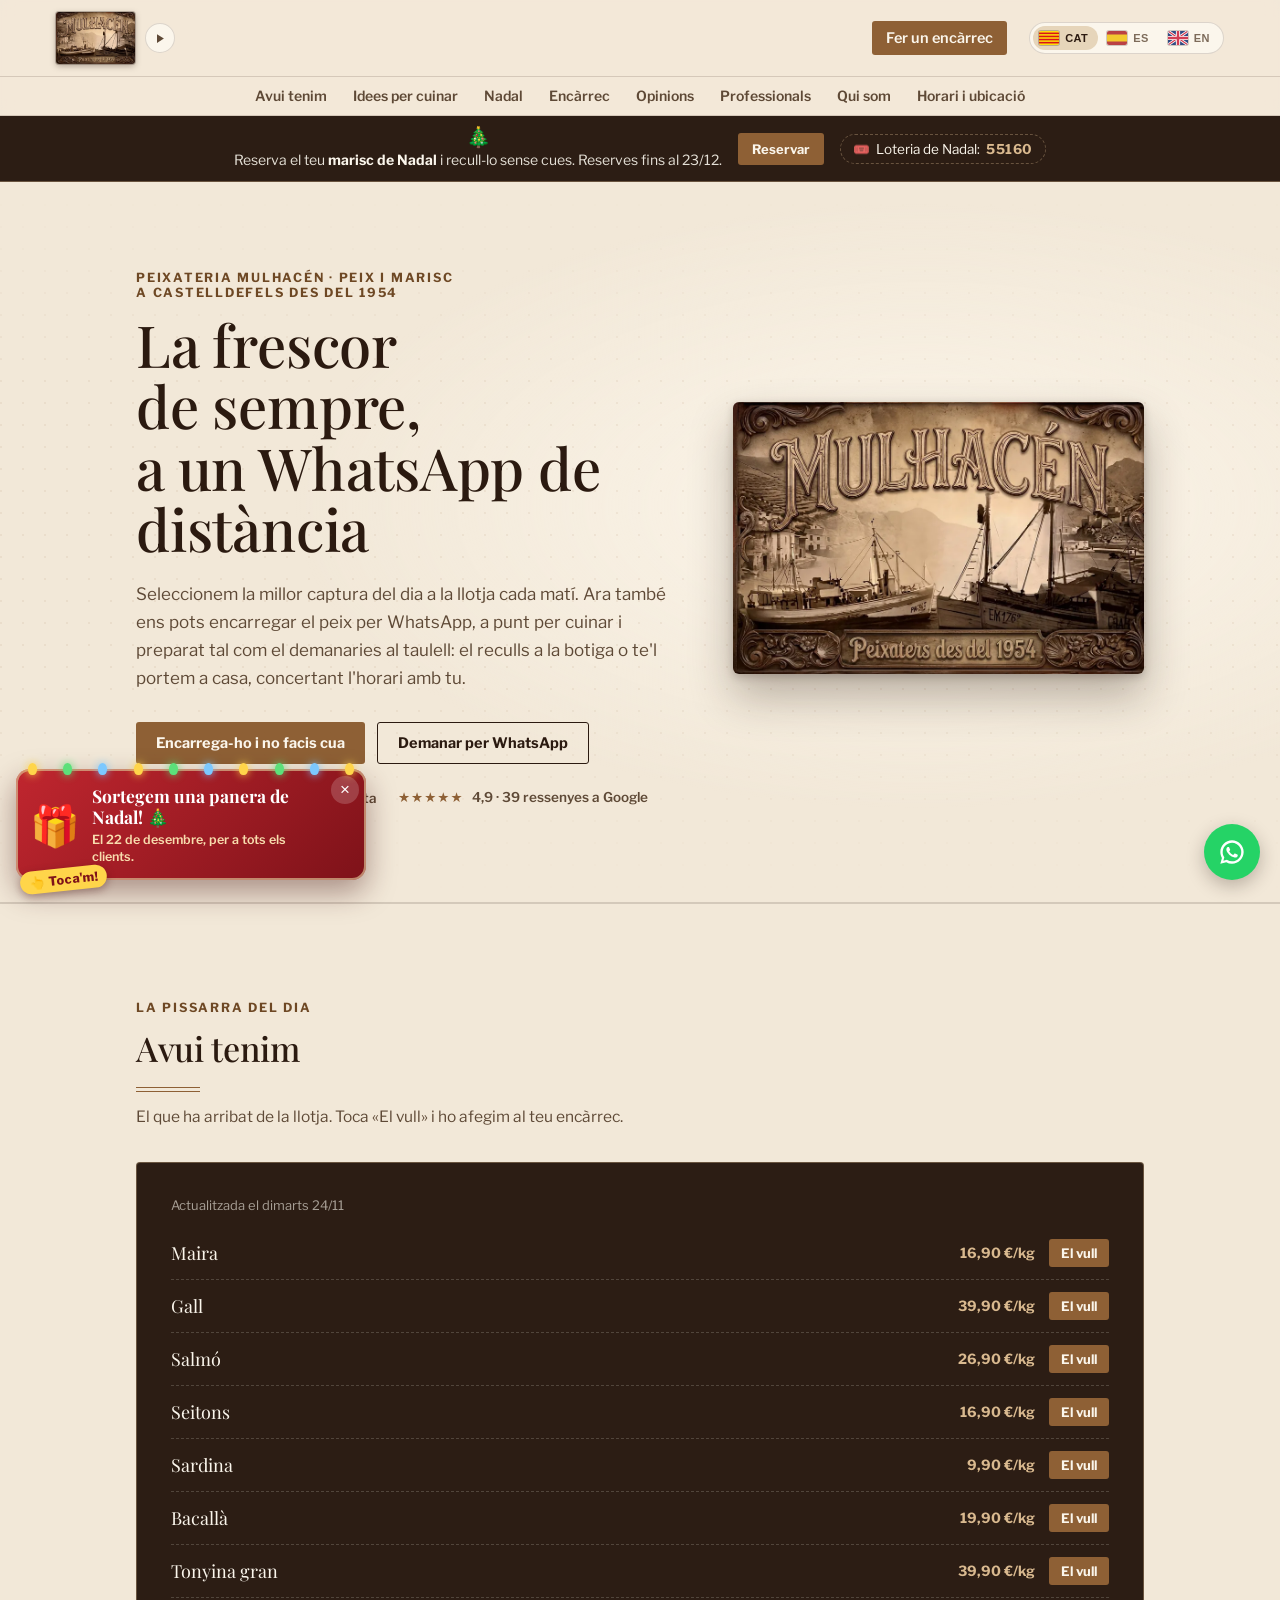
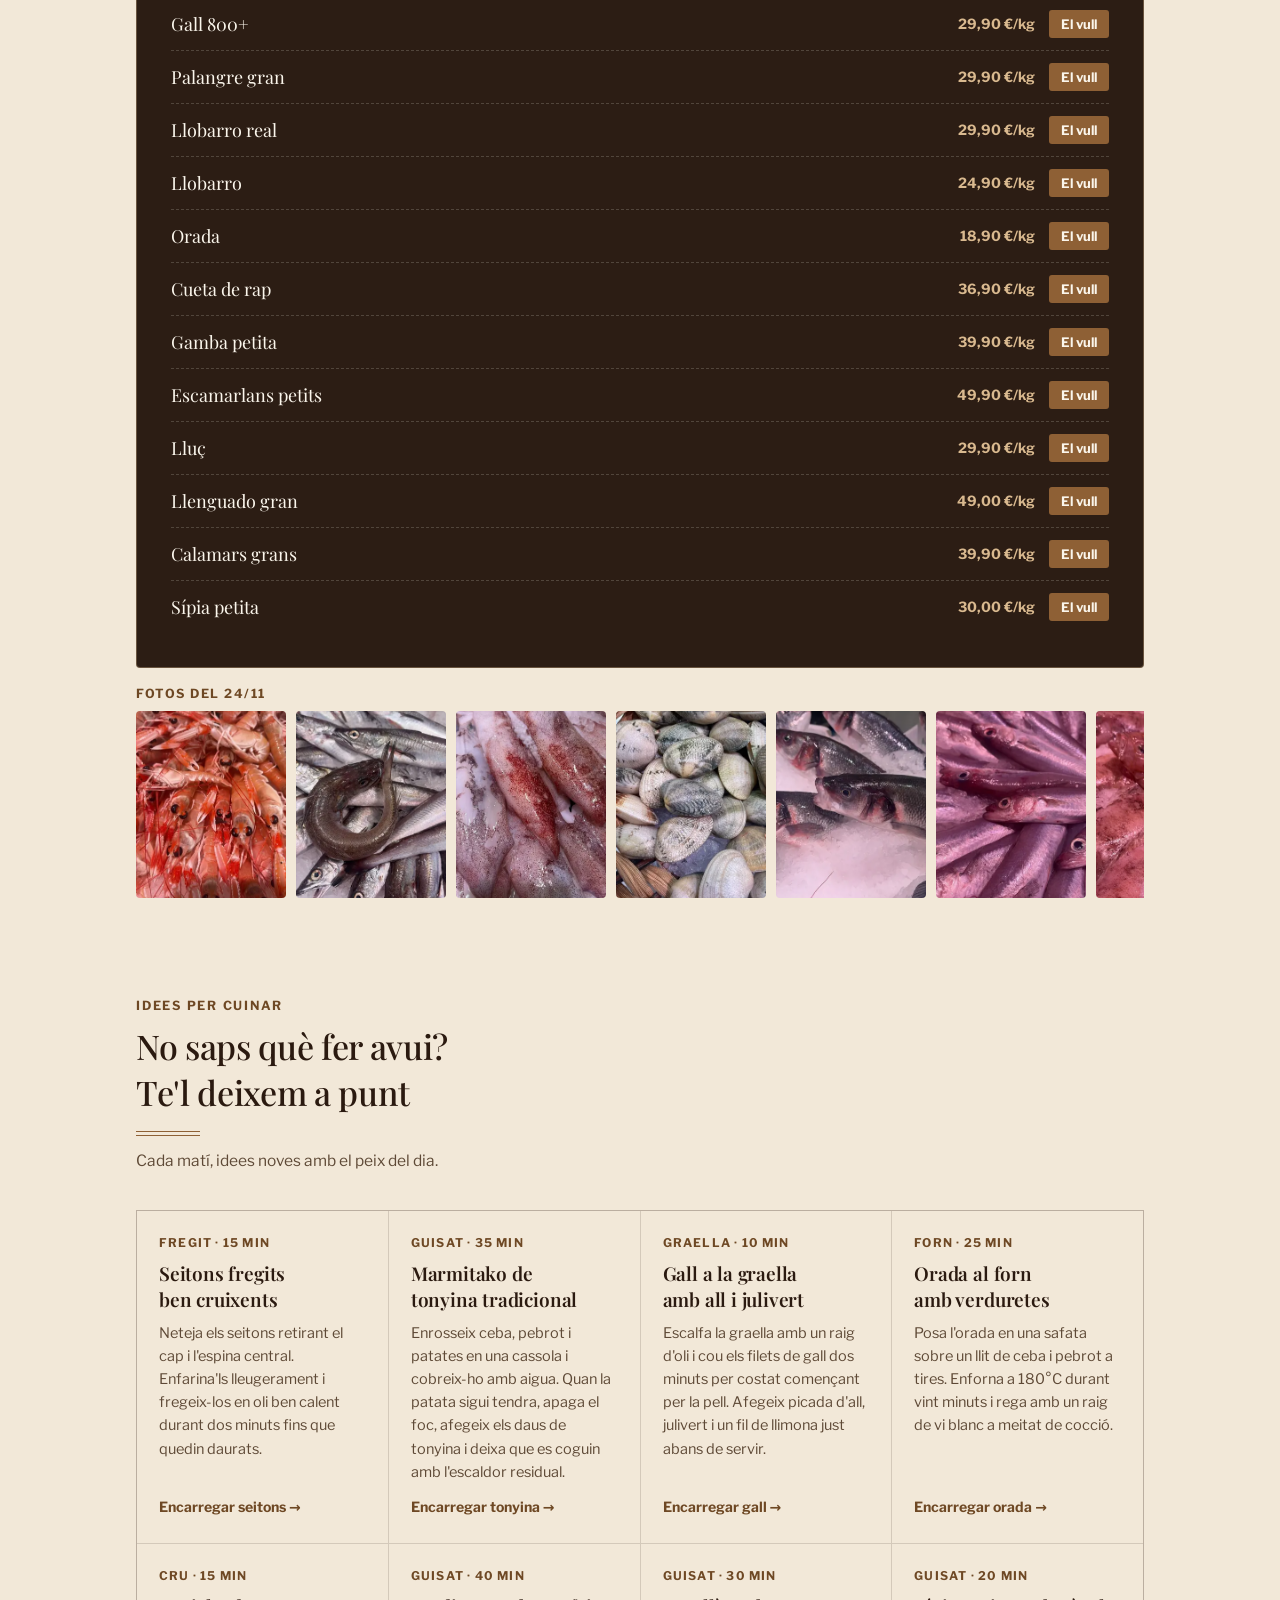
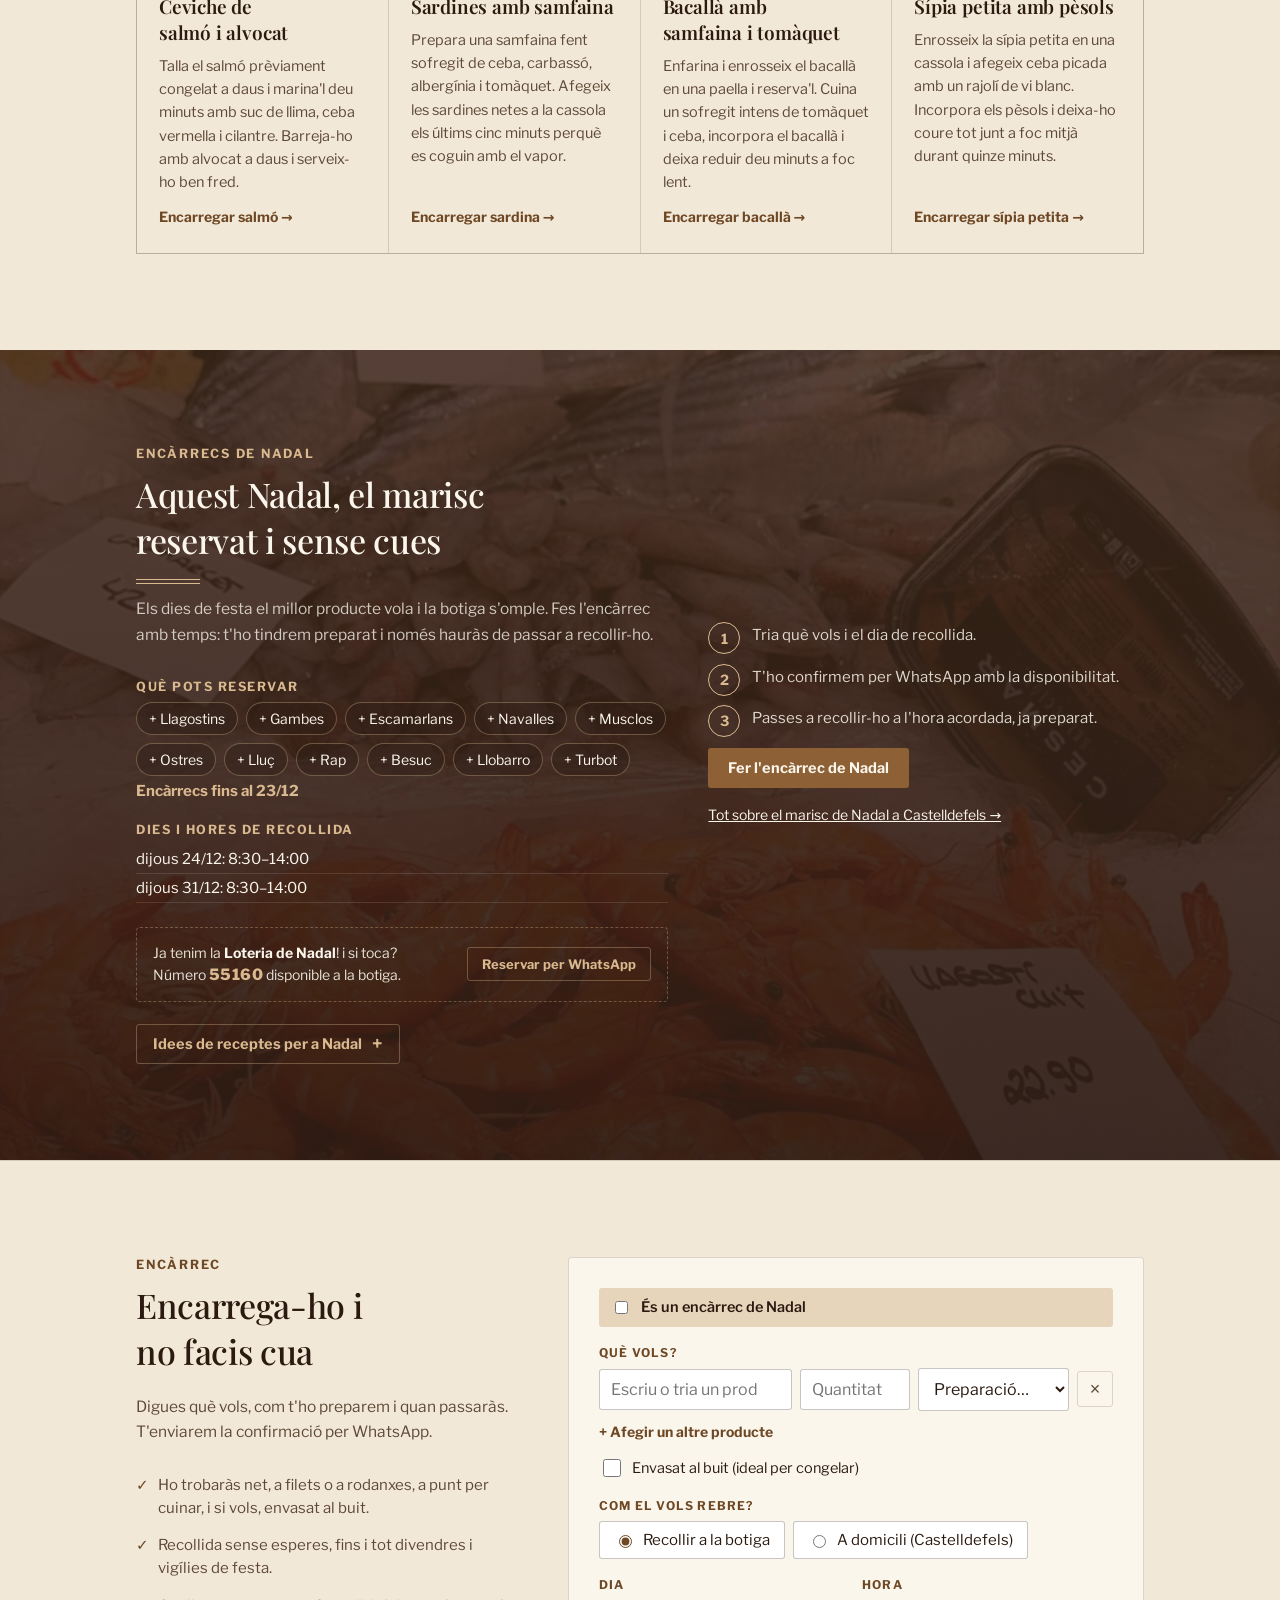
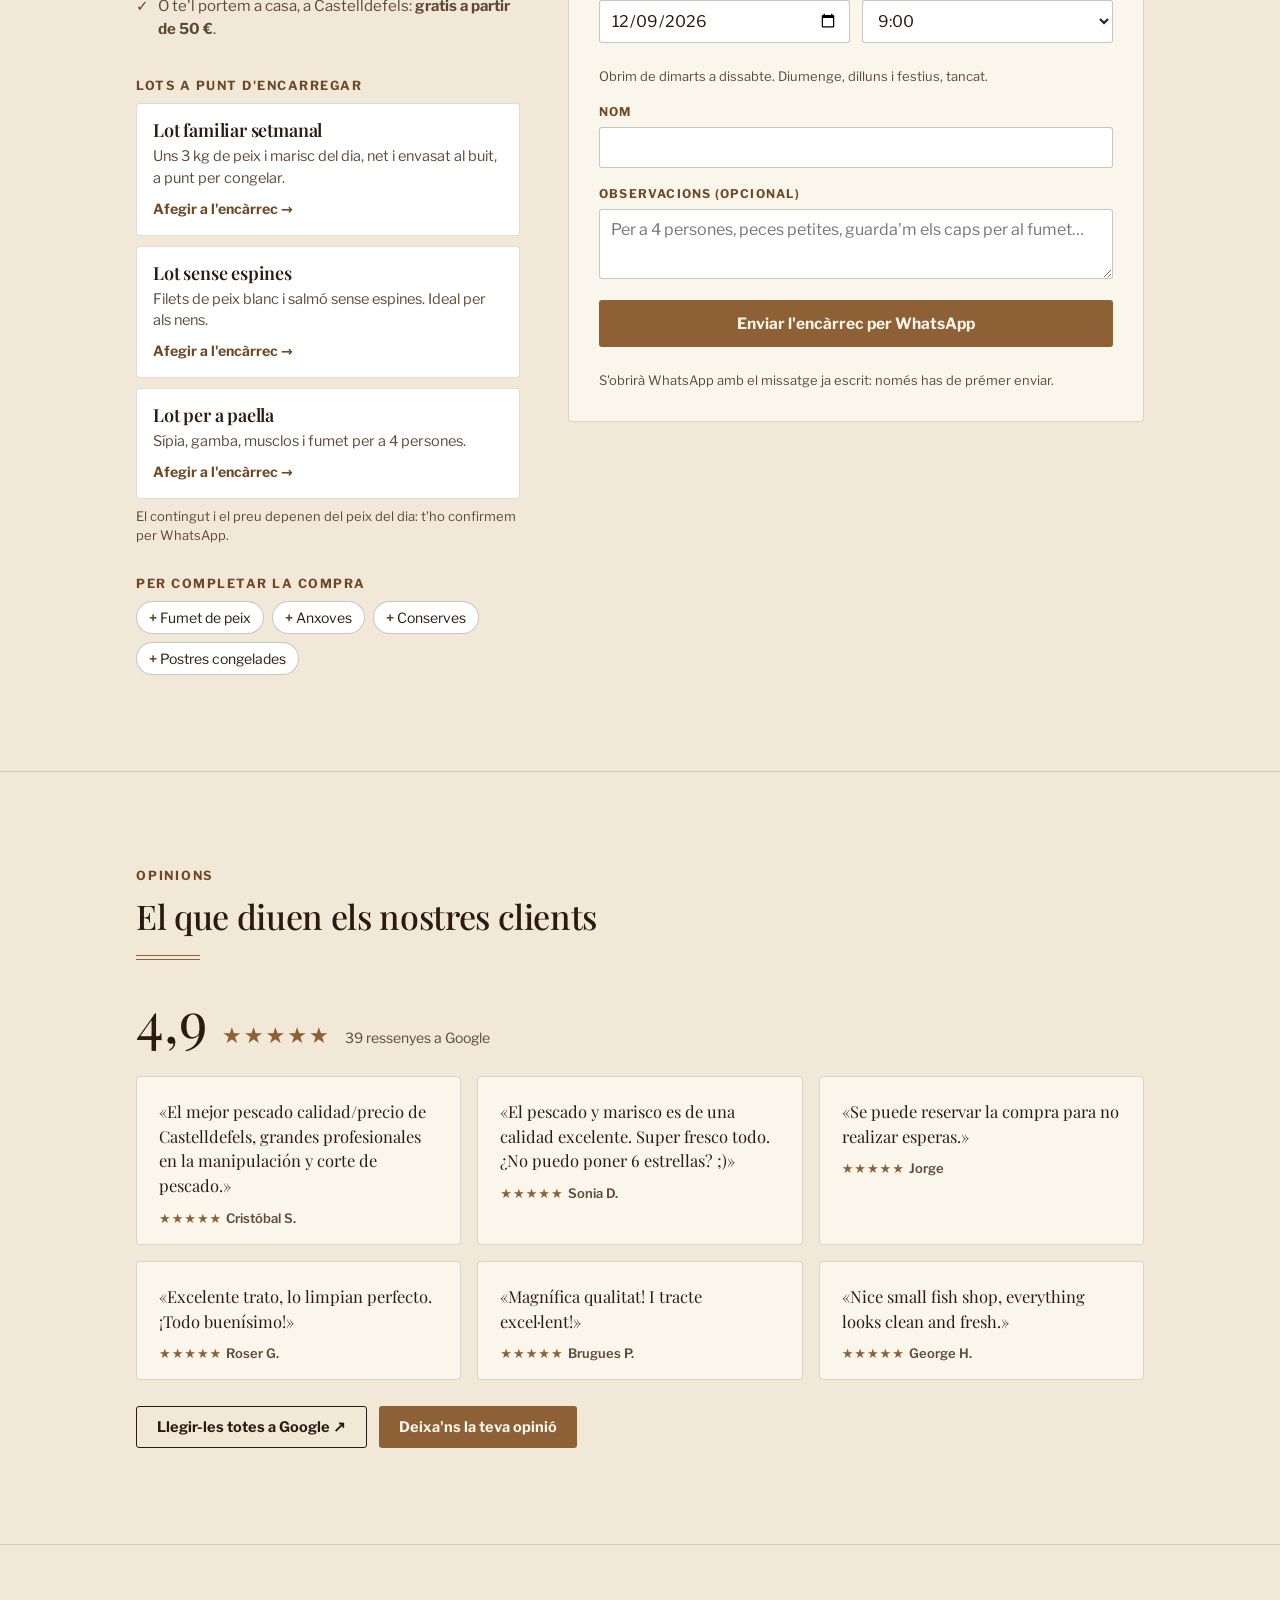
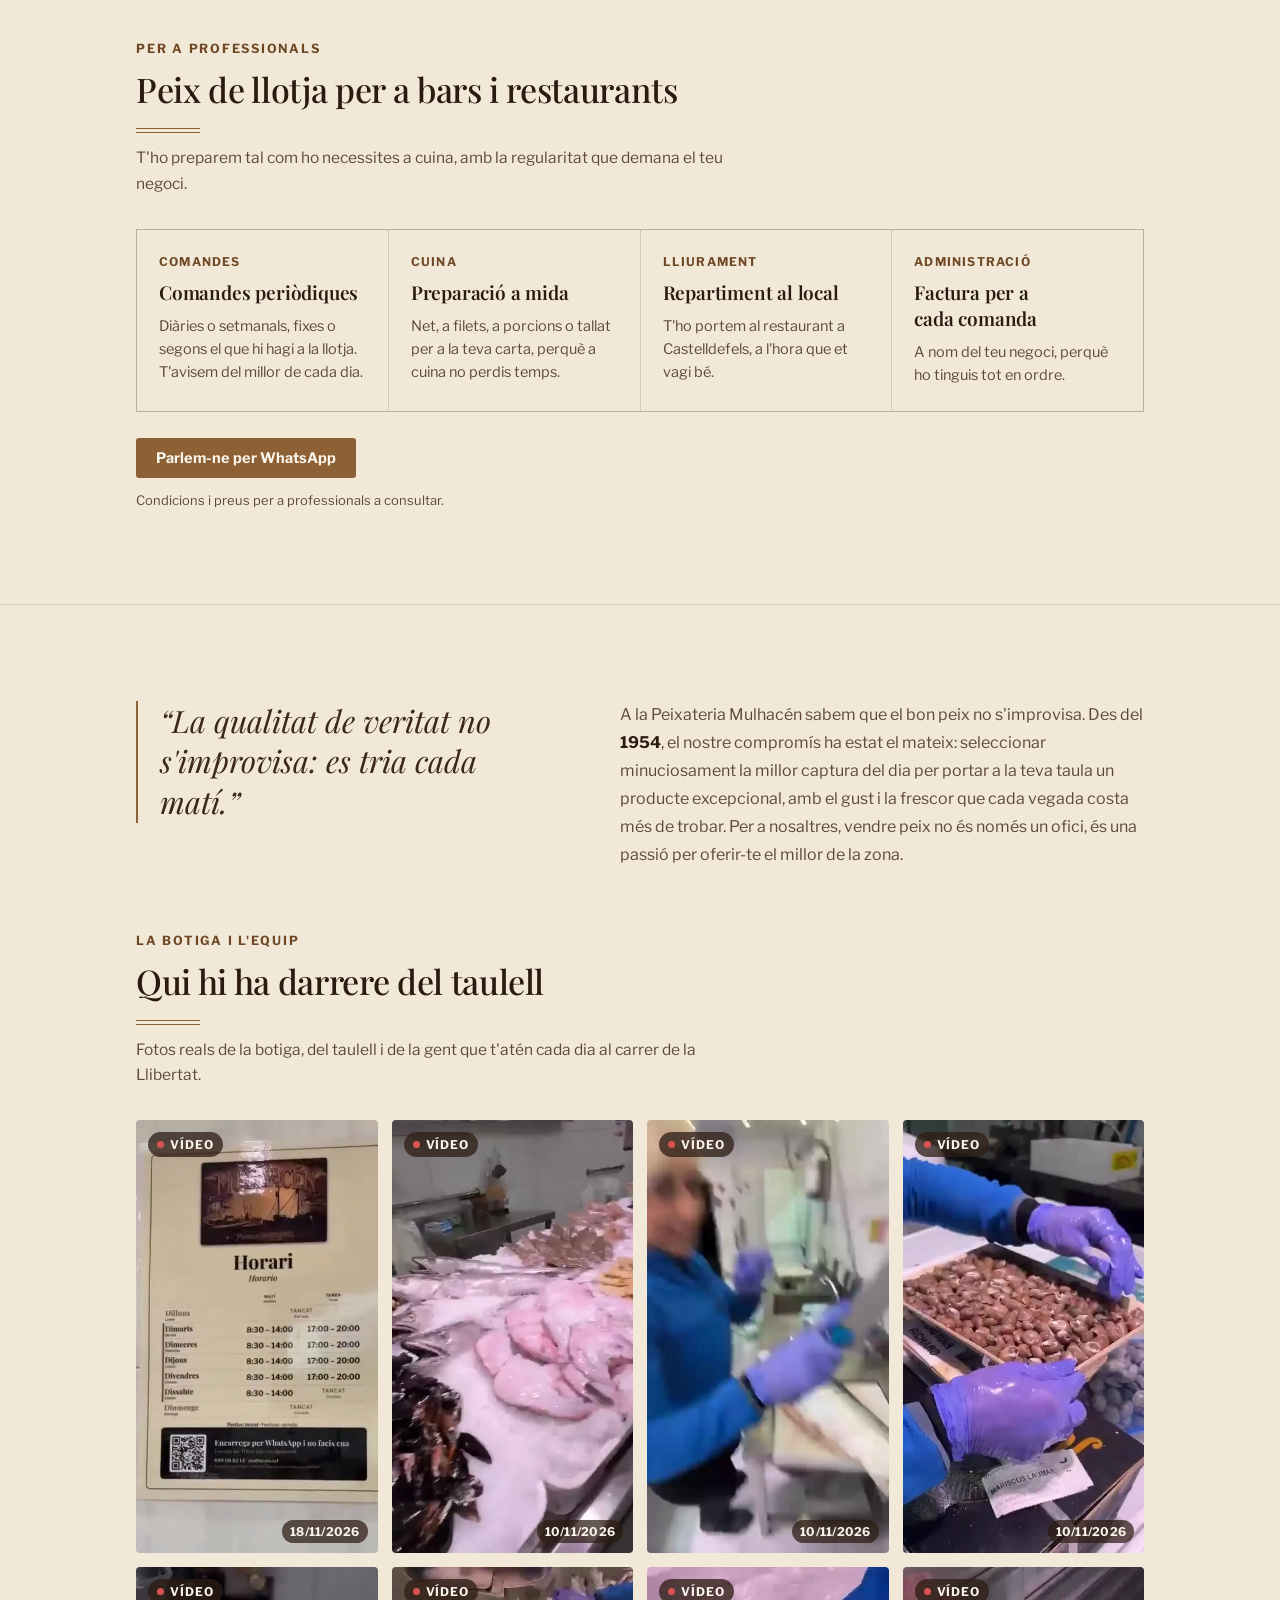
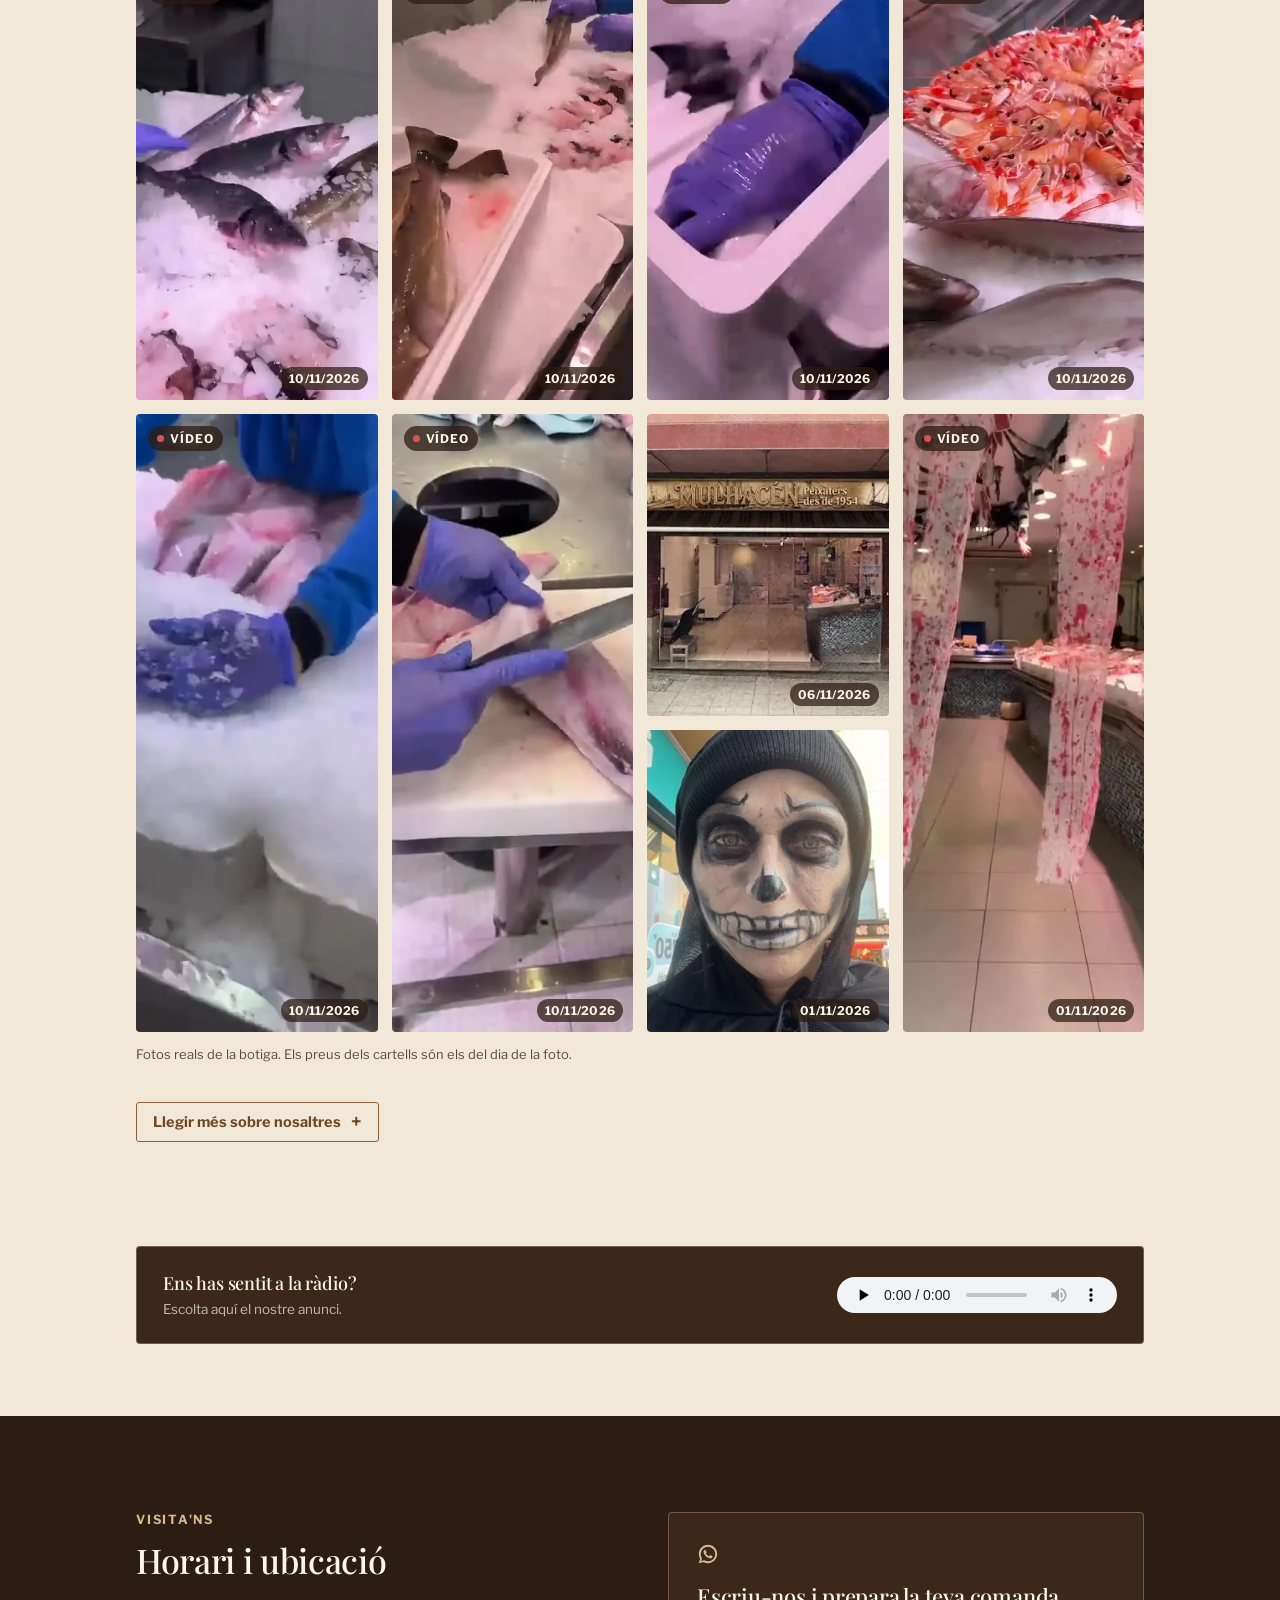
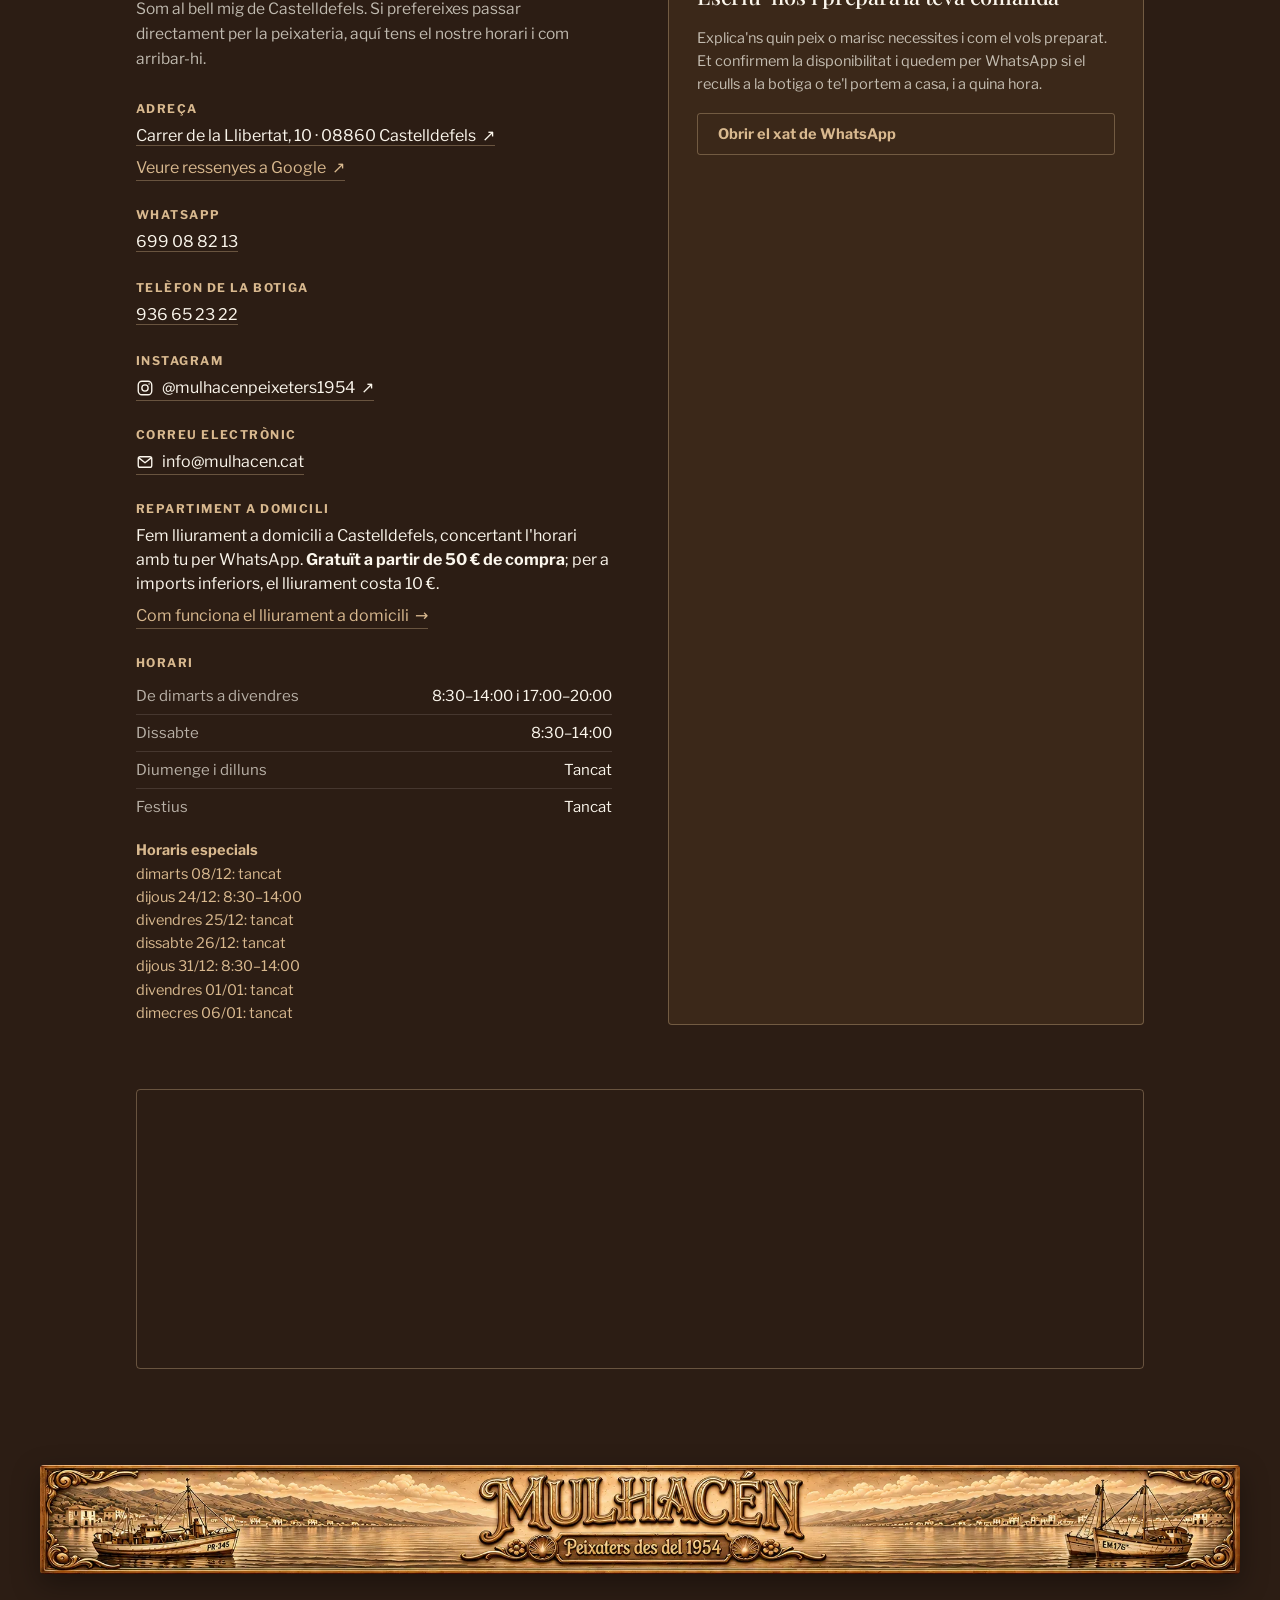
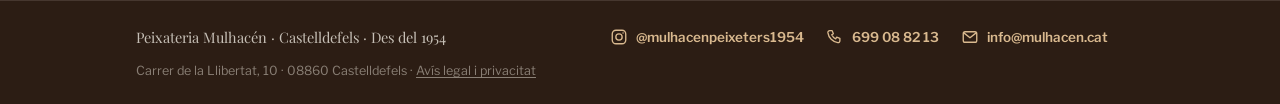
==== commit 6f6b4609: "SEO: pagina Peix i marisc a domicili a Castelldefels en 3 idiomas, enlazada desde Horari i ubicacio " ====
--- a/index.html
+++ b/index.html
@@ -1202,6 +1202,7 @@
         <div class="infoblock">
           <div class="label" id="labelReparto">Repartiment a domicili</div>
           <div class="value" id="valueReparto">Fem lliurament a domicili a Castelldefels, concertant l'horari amb tu per WhatsApp. <strong>Gratuït a partir de 50 € de compra</strong>; per a imports inferiors, el lliurament costa 10 €.</div>
+          <a class="value reviews-link" id="domiciliMore" href="/peix-marisc-domicili-castelldefels/" data-t="domiciliMore">Com funciona el lliurament a domicili &nbsp;→</a>
         </div>
 
         <div class="infoblock">
@@ -1316,7 +1317,7 @@
       feat3Title:"Tracte expert", feat3Body:"Preparat al teu gust &mdash;net, a filets, a rodanxes o sencer&mdash; tal com ho faríem al taulell.",
       contactEyebrow:"Visita'ns", contactH2:"Horari i ubicació",
       contactLead:"Som al bell mig de Castelldefels. Si prefereixes passar directament per la peixateria, aquí tens el nostre horari i com arribar-hi.",
-      labelDireccion:"Adreça", labelTelefono:"WhatsApp", labelTelBotiga:"Telèfon de la botiga", reviewsLinkLabel:"Veure ressenyes a Google \u00a0↗",
+      labelDireccion:"Adreça", labelTelefono:"WhatsApp", labelTelBotiga:"Telèfon de la botiga", domiciliMore:"Com funciona el lliurament a domicili \u00a0→", domiciliMoreUrl:"/peix-marisc-domicili-castelldefels/", reviewsLinkLabel:"Veure ressenyes a Google \u00a0↗",
       labelReparto:"Repartiment a domicili", valueReparto:"Fem lliurament a domicili a Castelldefels, concertant l'horari amb tu per WhatsApp. <strong>Gratuït a partir de 50 € de compra</strong>; per a imports inferiors, el lliurament costa 10 €.",
       labelHorario:"Horari",
       hoursDay1:"De dimarts a divendres", hoursTime1:"8:30–14:00 i 17:00–20:00",
@@ -1350,7 +1351,7 @@
       feat3Title:"Trato experto", feat3Body:"Preparado a tu gusto &mdash;limpio, en filetes, en rodajas o entero&mdash; tal y como lo haríamos en el mostrador.",
       contactEyebrow:"Visítanos", contactH2:"Horario y ubicación",
       contactLead:"Estamos en pleno centro de Castelldefels. Si prefieres pasar directamente por la pescadería, aquí tienes nuestro horario y cómo llegar.",
-      labelDireccion:"Dirección", labelTelefono:"WhatsApp", labelTelBotiga:"Teléfono de la tienda", reviewsLinkLabel:"Ver reseñas en Google \u00a0↗",
+      labelDireccion:"Dirección", labelTelefono:"WhatsApp", labelTelBotiga:"Teléfono de la tienda", domiciliMore:"Cómo funciona la entrega a domicilio \u00a0→", domiciliMoreUrl:"/es/pescado-marisco-domicilio-castelldefels/", reviewsLinkLabel:"Ver reseñas en Google \u00a0↗",
       labelReparto:"Reparto a domicilio", valueReparto:"Hacemos entrega a domicilio en Castelldefels, concertando el horario contigo por WhatsApp. <strong>Gratis a partir de 50 € de compra</strong>; para importes inferiores, la entrega cuesta 10 €.",
       labelHorario:"Horario",
       hoursDay1:"De martes a viernes", hoursTime1:"8:30–14:00 y 17:00–20:00",
@@ -1536,7 +1537,7 @@
       feat3Title:"Expert preparation", feat3Body:"Prepared the way you like &mdash;cleaned, filleted, in steaks or whole&mdash; just as we would at the counter.",
       contactEyebrow:"Visit us", contactH2:"Hours & location",
       contactLead:"We're right in the centre of Castelldefels. If you'd rather drop by the shop, here are our opening hours and how to get here.",
-      labelDireccion:"Address", labelTelefono:"WhatsApp", labelTelBotiga:"Shop phone", reviewsLinkLabel:"See reviews on Google  ↗",
+      labelDireccion:"Address", labelTelefono:"WhatsApp", labelTelBotiga:"Shop phone", domiciliMore:"How home delivery works \u00a0→", domiciliMoreUrl:"/en/fish-seafood-delivery-castelldefels/", reviewsLinkLabel:"See reviews on Google  ↗",
       labelReparto:"Home delivery", valueReparto:"We deliver to homes in Castelldefels, agreeing the time with you on WhatsApp. <strong>Free on orders over €50</strong>; below that, delivery costs €10.",
       labelHorario:"Opening hours",
       hoursDay1:"Tuesday to Friday", hoursTime1:"8:30–14:00 & 17:00–20:00",
@@ -2483,6 +2484,8 @@
     if(t.pageTitle) document.title = t.pageTitle;
     var nadalMore = document.getElementById('nadalMore');
     if(nadalMore && t.nadalMoreUrl) nadalMore.href = t.nadalMoreUrl;
+    var domiciliMore = document.getElementById('domiciliMore');
+    if(domiciliMore && t.domiciliMoreUrl) domiciliMore.href = t.domiciliMoreUrl;
 
     setText('navHistoria', t.navHistoria);
     setText('navComo', t.navComo);
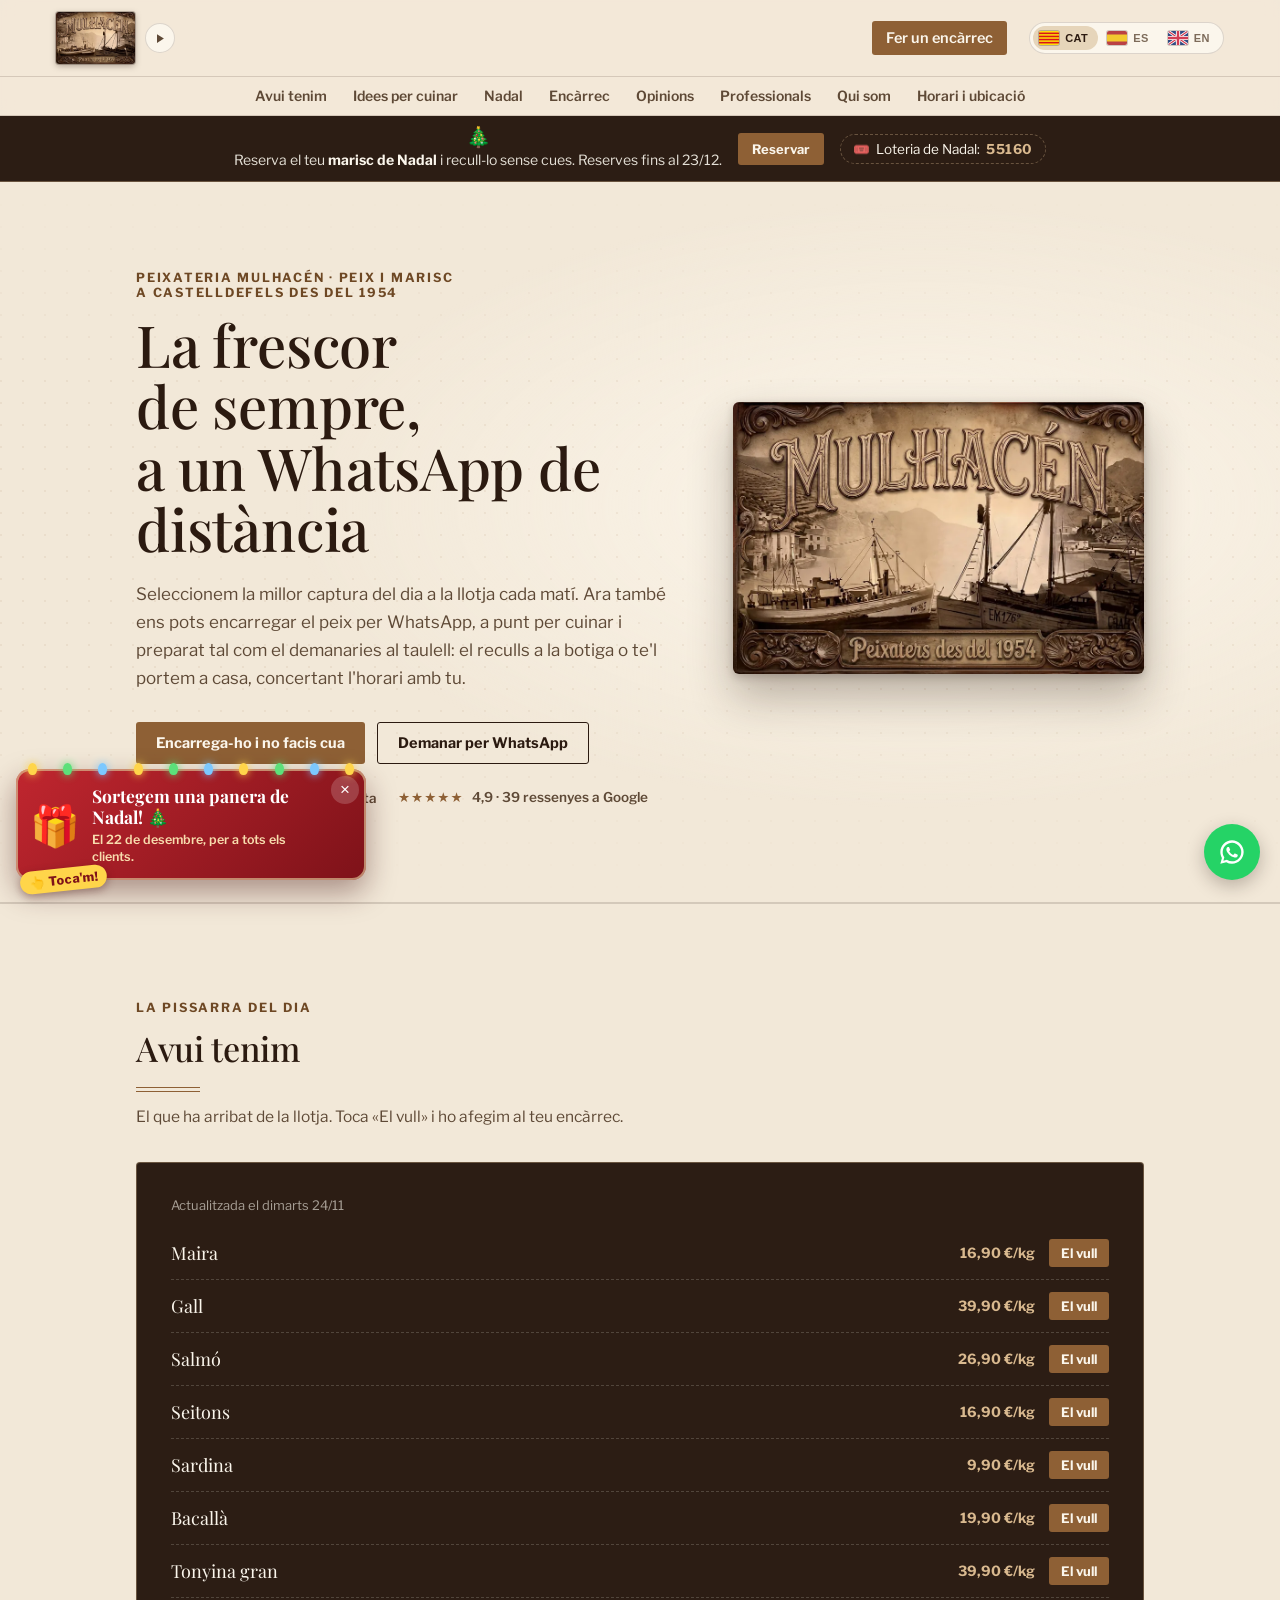
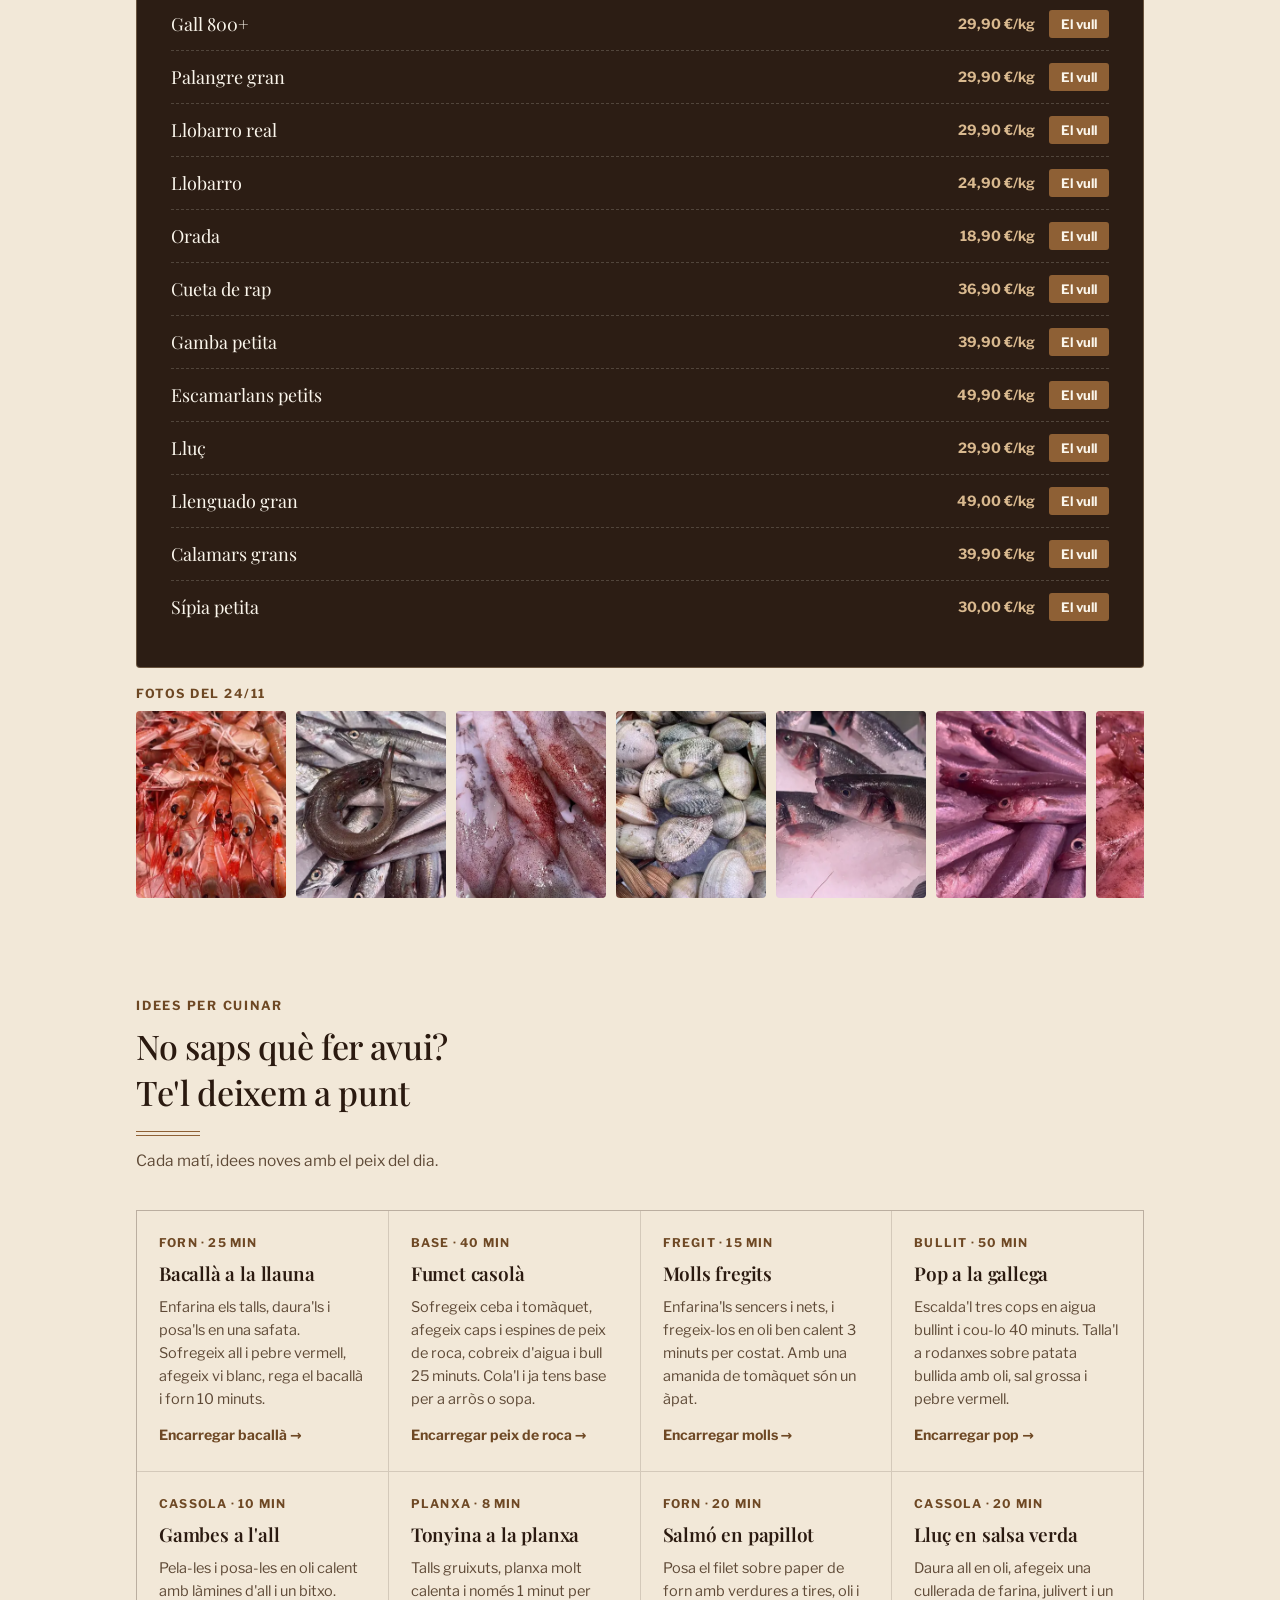
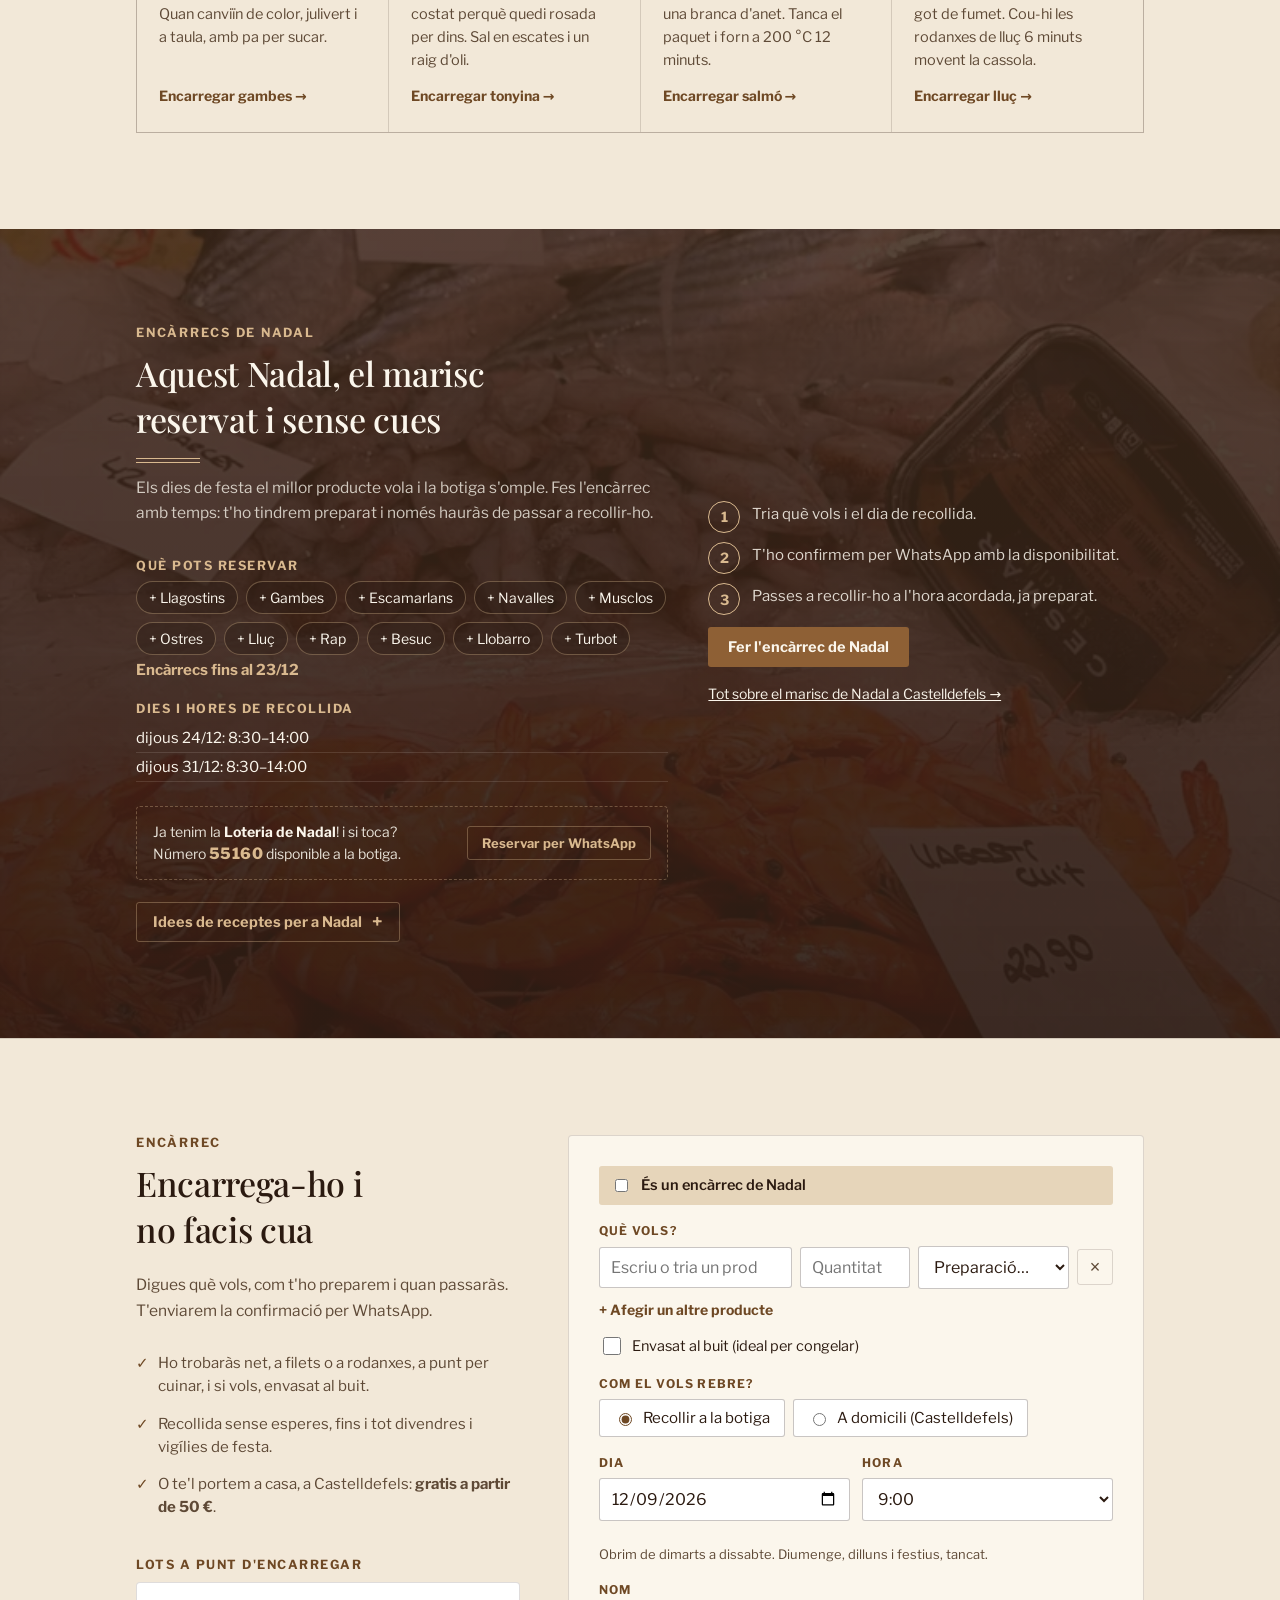
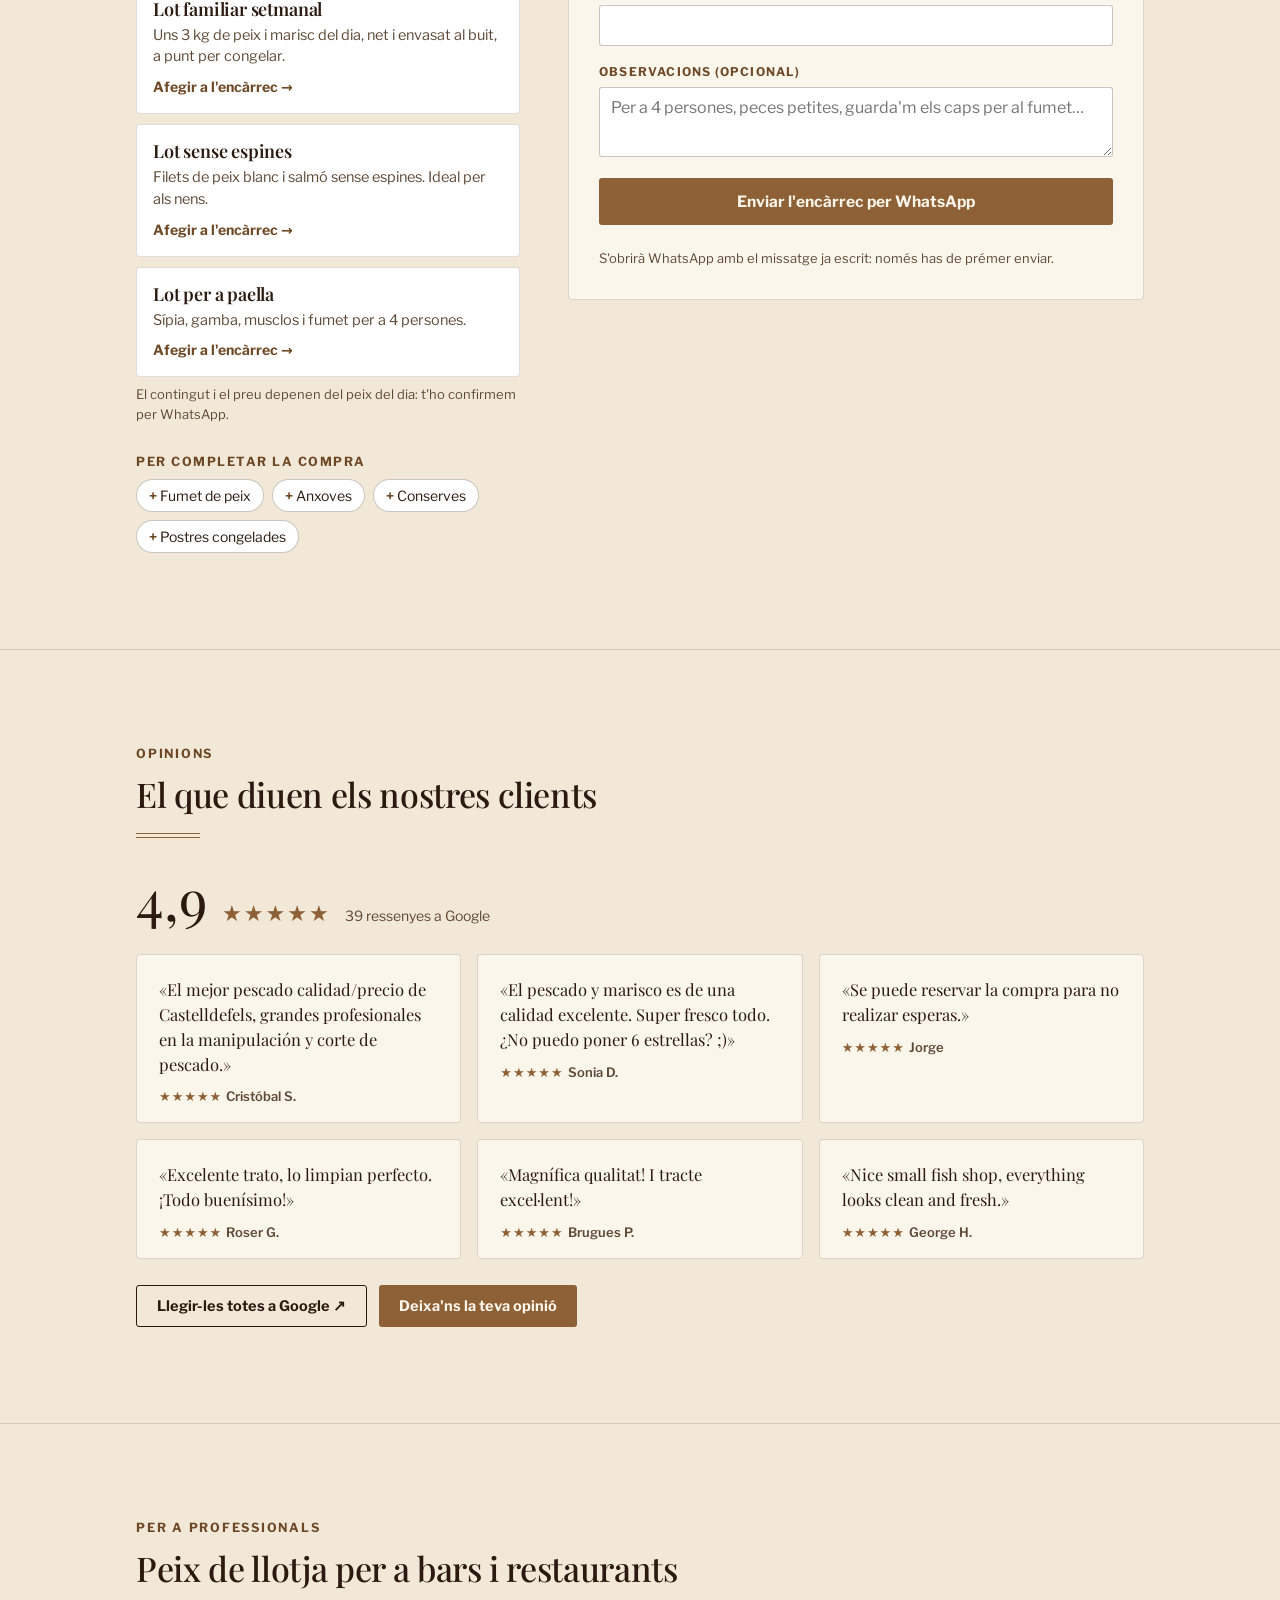
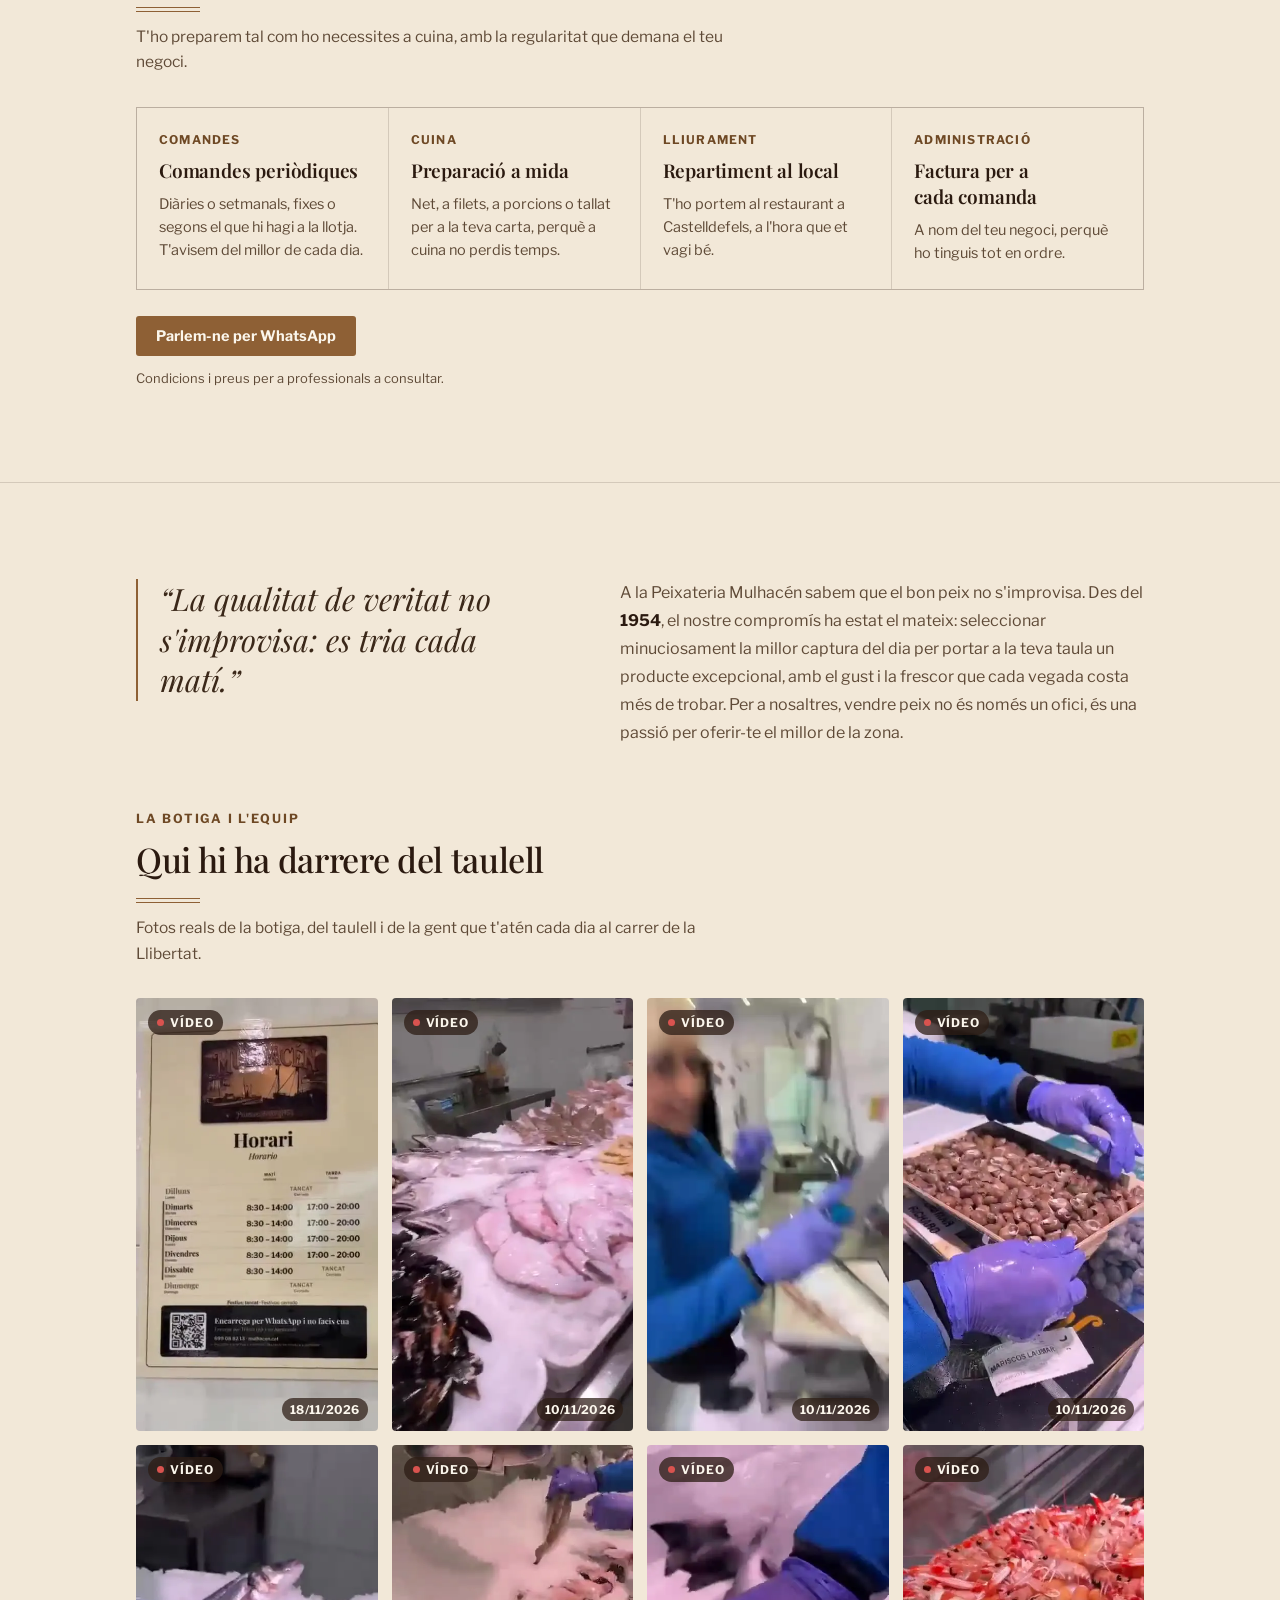
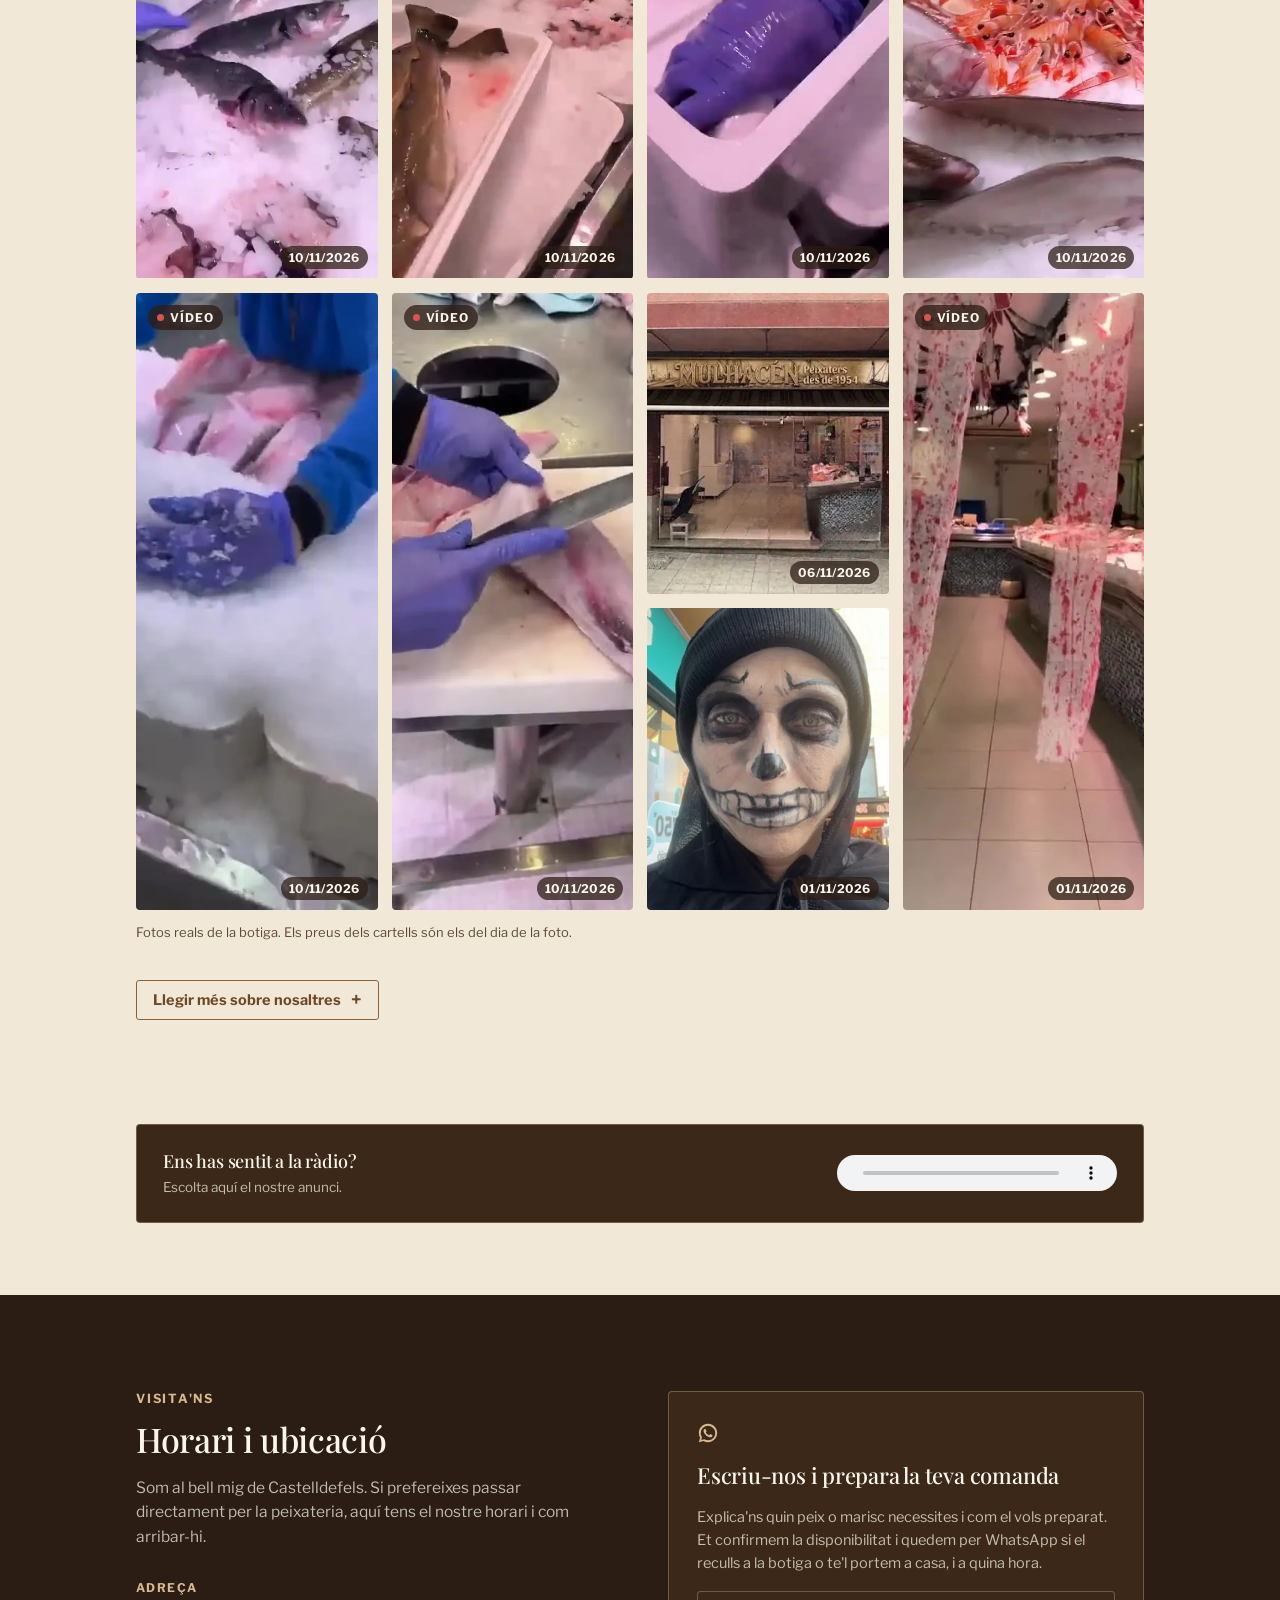
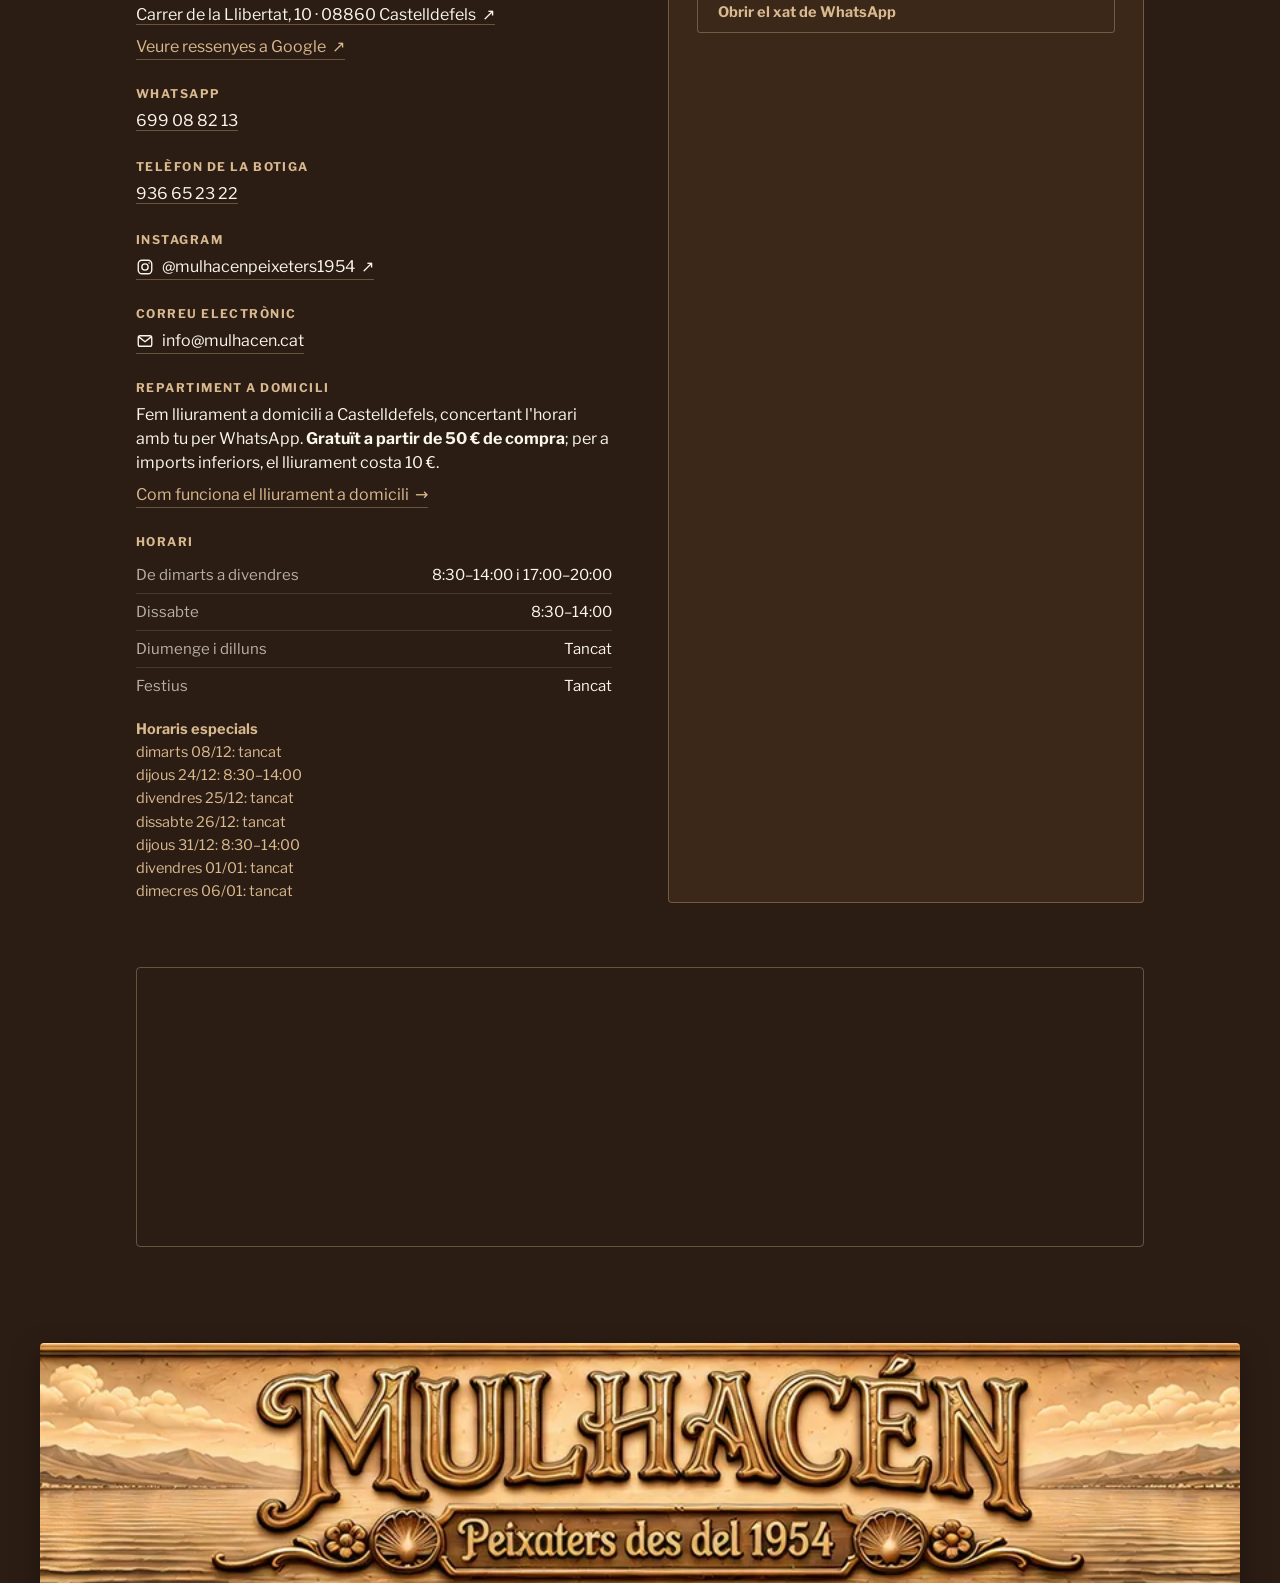
==== commit 014d8b79: "Analitica: contador de GoatCounter a mulhacen.goatcounter.com Co-Authored-By: Claude Opus 5.5 <norep" ====
--- a/index.html
+++ b/index.html
@@ -1,4 +1,4 @@
-<!doctype html><html lang="ca"><head><meta charset=utf8><base href="/"><script>document.documentElement.classList.add('js')</script><meta name=viewport content="width=device-width,initial-scale=1"><title>Peixateria Mulhacén · Peix i marisc a Castelldefels</title><link rel="canonical" href="https://mulhacen.cat/"><link rel="alternate" hreflang="ca" href="https://mulhacen.cat/"><link rel="alternate" hreflang="es" href="https://mulhacen.cat/es/"><link rel="alternate" hreflang="en" href="https://mulhacen.cat/en/"><link rel="alternate" hreflang="x-default" href="https://mulhacen.cat/"><link rel="preconnect" href="https://fonts.googleapis.com"><link rel="preconnect" href="https://fonts.gstatic.com" crossorigin><link rel="stylesheet" href="https://fonts.googleapis.com/css2?family=Playfair+Display:ital,wght@0,400;0,500;0,600;0,700;1,400;1,500&family=Libre+Franklin:wght@400;500;600;700;800&display=swap"><link rel="icon" href="favicon.ico" sizes="48x48"><link rel="icon" type="image/png" sizes="32x32" href="img/favicon-32.png"><link rel="icon" type="image/png" sizes="192x192" href="img/icon-192.png"><link rel="apple-touch-icon" href="img/apple-touch-icon.png"><meta name="theme-color" content="#2C1D14"><meta name="description" content="Peix i marisc de llotja a Castelldefels des del 1954. Encarrega per WhatsApp i no facis cua: recollida a la botiga o a domicili, gratis des de 50 €."><meta property="og:type" content="website"><meta property="og:locale" content="ca_ES"><meta property="og:site_name" content="Peixateria Mulhacén"><meta property="og:title" content="Peixateria Mulhacén · Peix i marisc a Castelldefels"><meta property="og:description" content="Peixateria a Castelldefels des del 1954. Peix i marisc de llotja preparats al teu gust. Encarrega per WhatsApp i no facis cua: recollida a la botiga o a domicili, gratis a partir de 50 €."><meta property="og:url" content="https://mulhacen.cat/"><meta property="og:image" content="https://mulhacen.cat/og.jpg"><meta property="og:image:width" content="1200"><meta property="og:image:height" content="630"><meta name="twitter:card" content="summary_large_image"><meta name="twitter:image" content="https://mulhacen.cat/og.jpg"><meta property="og:image:alt" content="Taulell de la Peixateria Mulhacén amb peix i marisc fresc"><script type="application/ld+json" id="ldStore">{"@context":"https://schema.org","@type":"Store","@id":"https://mulhacen.cat/#store","name":"Peixateria Mulhacén","description":"Peixateria a Castelldefels des del 1954. Peix i marisc de llotja, encàrrecs per WhatsApp, recollida a la botiga o lliurament a domicili.","url":"https://mulhacen.cat/","image":"https://mulhacen.cat/og.jpg","telephone":"+34936652322","foundingDate":"1954","address":{"@type":"PostalAddress","streetAddress":"Carrer de la Llibertat, 10","postalCode":"08860","addressLocality":"Castelldefels","addressRegion":"Barcelona","addressCountry":"ES"},"geo":{"@type":"GeoCoordinates","latitude":41.2788385,"longitude":1.9767289},"openingHoursSpecification":[{"@type":"OpeningHoursSpecification","dayOfWeek":["Tuesday","Wednesday","Thursday","Friday"],"opens":"08:30","closes":"14:00"},{"@type":"OpeningHoursSpecification","dayOfWeek":["Tuesday","Wednesday","Thursday","Friday"],"opens":"17:00","closes":"20:00"},{"@type":"OpeningHoursSpecification","dayOfWeek":"Saturday","opens":"08:30","closes":"14:00"}],"areaServed":"Castelldefels","sameAs":["https://share.google/4iYkjqqurM3KNHHqT","https://www.instagram.com/mulhacenpeixeters1954/"],"email":"info@mulhacen.cat","logo":"https://mulhacen.cat/img/mulhacen-logo.jpg","priceRange":"€€","hasMap":"https://www.google.com/maps/place/?q=place_id:ChIJHfs3fCyDpBIRCZyUIs1L600","contactPoint":{"@type":"ContactPoint","telephone":"+34699088213","contactType":"customer service","availableLanguage":["ca","es","en"],"description":"WhatsApp"}}</script><style>:root{color-scheme:light}body{margin:0;padding:0;font:14px -apple-system,BlinkMacSystemFont,sans-serif;background:#faf9f5;color:#141413}img{max-width:100%}[hidden]:not([hidden=until-found]){display:none!important}</style><script data-goatcounter="https://peixaterialadorada.goatcounter.com/count" async src="js/count.js"></script></head><body>
+<!doctype html><html lang="ca"><head><meta charset=utf8><base href="/"><script>document.documentElement.classList.add('js')</script><meta name=viewport content="width=device-width,initial-scale=1"><title>Peixateria Mulhacén · Peix i marisc a Castelldefels</title><link rel="canonical" href="https://mulhacen.cat/"><link rel="alternate" hreflang="ca" href="https://mulhacen.cat/"><link rel="alternate" hreflang="es" href="https://mulhacen.cat/es/"><link rel="alternate" hreflang="en" href="https://mulhacen.cat/en/"><link rel="alternate" hreflang="x-default" href="https://mulhacen.cat/"><link rel="preconnect" href="https://fonts.googleapis.com"><link rel="preconnect" href="https://fonts.gstatic.com" crossorigin><link rel="stylesheet" href="https://fonts.googleapis.com/css2?family=Playfair+Display:ital,wght@0,400;0,500;0,600;0,700;1,400;1,500&family=Libre+Franklin:wght@400;500;600;700;800&display=swap"><link rel="icon" href="favicon.ico" sizes="48x48"><link rel="icon" type="image/png" sizes="32x32" href="img/favicon-32.png"><link rel="icon" type="image/png" sizes="192x192" href="img/icon-192.png"><link rel="apple-touch-icon" href="img/apple-touch-icon.png"><meta name="theme-color" content="#2C1D14"><meta name="description" content="Peix i marisc de llotja a Castelldefels des del 1954. Encarrega per WhatsApp i no facis cua: recollida a la botiga o a domicili, gratis des de 50 €."><meta property="og:type" content="website"><meta property="og:locale" content="ca_ES"><meta property="og:site_name" content="Peixateria Mulhacén"><meta property="og:title" content="Peixateria Mulhacén · Peix i marisc a Castelldefels"><meta property="og:description" content="Peixateria a Castelldefels des del 1954. Peix i marisc de llotja preparats al teu gust. Encarrega per WhatsApp i no facis cua: recollida a la botiga o a domicili, gratis a partir de 50 €."><meta property="og:url" content="https://mulhacen.cat/"><meta property="og:image" content="https://mulhacen.cat/og.jpg"><meta property="og:image:width" content="1200"><meta property="og:image:height" content="630"><meta name="twitter:card" content="summary_large_image"><meta name="twitter:image" content="https://mulhacen.cat/og.jpg"><meta property="og:image:alt" content="Taulell de la Peixateria Mulhacén amb peix i marisc fresc"><script type="application/ld+json" id="ldStore">{"@context":"https://schema.org","@type":"Store","@id":"https://mulhacen.cat/#store","name":"Peixateria Mulhacén","description":"Peixateria a Castelldefels des del 1954. Peix i marisc de llotja, encàrrecs per WhatsApp, recollida a la botiga o lliurament a domicili.","url":"https://mulhacen.cat/","image":"https://mulhacen.cat/og.jpg","telephone":"+34936652322","foundingDate":"1954","address":{"@type":"PostalAddress","streetAddress":"Carrer de la Llibertat, 10","postalCode":"08860","addressLocality":"Castelldefels","addressRegion":"Barcelona","addressCountry":"ES"},"geo":{"@type":"GeoCoordinates","latitude":41.2788385,"longitude":1.9767289},"openingHoursSpecification":[{"@type":"OpeningHoursSpecification","dayOfWeek":["Tuesday","Wednesday","Thursday","Friday"],"opens":"08:30","closes":"14:00"},{"@type":"OpeningHoursSpecification","dayOfWeek":["Tuesday","Wednesday","Thursday","Friday"],"opens":"17:00","closes":"20:00"},{"@type":"OpeningHoursSpecification","dayOfWeek":"Saturday","opens":"08:30","closes":"14:00"}],"areaServed":"Castelldefels","sameAs":["https://share.google/4iYkjqqurM3KNHHqT","https://www.instagram.com/mulhacenpeixeters1954/"],"email":"info@mulhacen.cat","logo":"https://mulhacen.cat/img/mulhacen-logo.jpg","priceRange":"€€","hasMap":"https://www.google.com/maps/place/?q=place_id:ChIJHfs3fCyDpBIRCZyUIs1L600","contactPoint":{"@type":"ContactPoint","telephone":"+34699088213","contactType":"customer service","availableLanguage":["ca","es","en"],"description":"WhatsApp"}}</script><style>:root{color-scheme:light}body{margin:0;padding:0;font:14px -apple-system,BlinkMacSystemFont,sans-serif;background:#faf9f5;color:#141413}img{max-width:100%}[hidden]:not([hidden=until-found]){display:none!important}</style><script data-goatcounter="https://mulhacen.goatcounter.com/count" async src="js/count.js"></script></head><body>
 <style>
 
   :root{
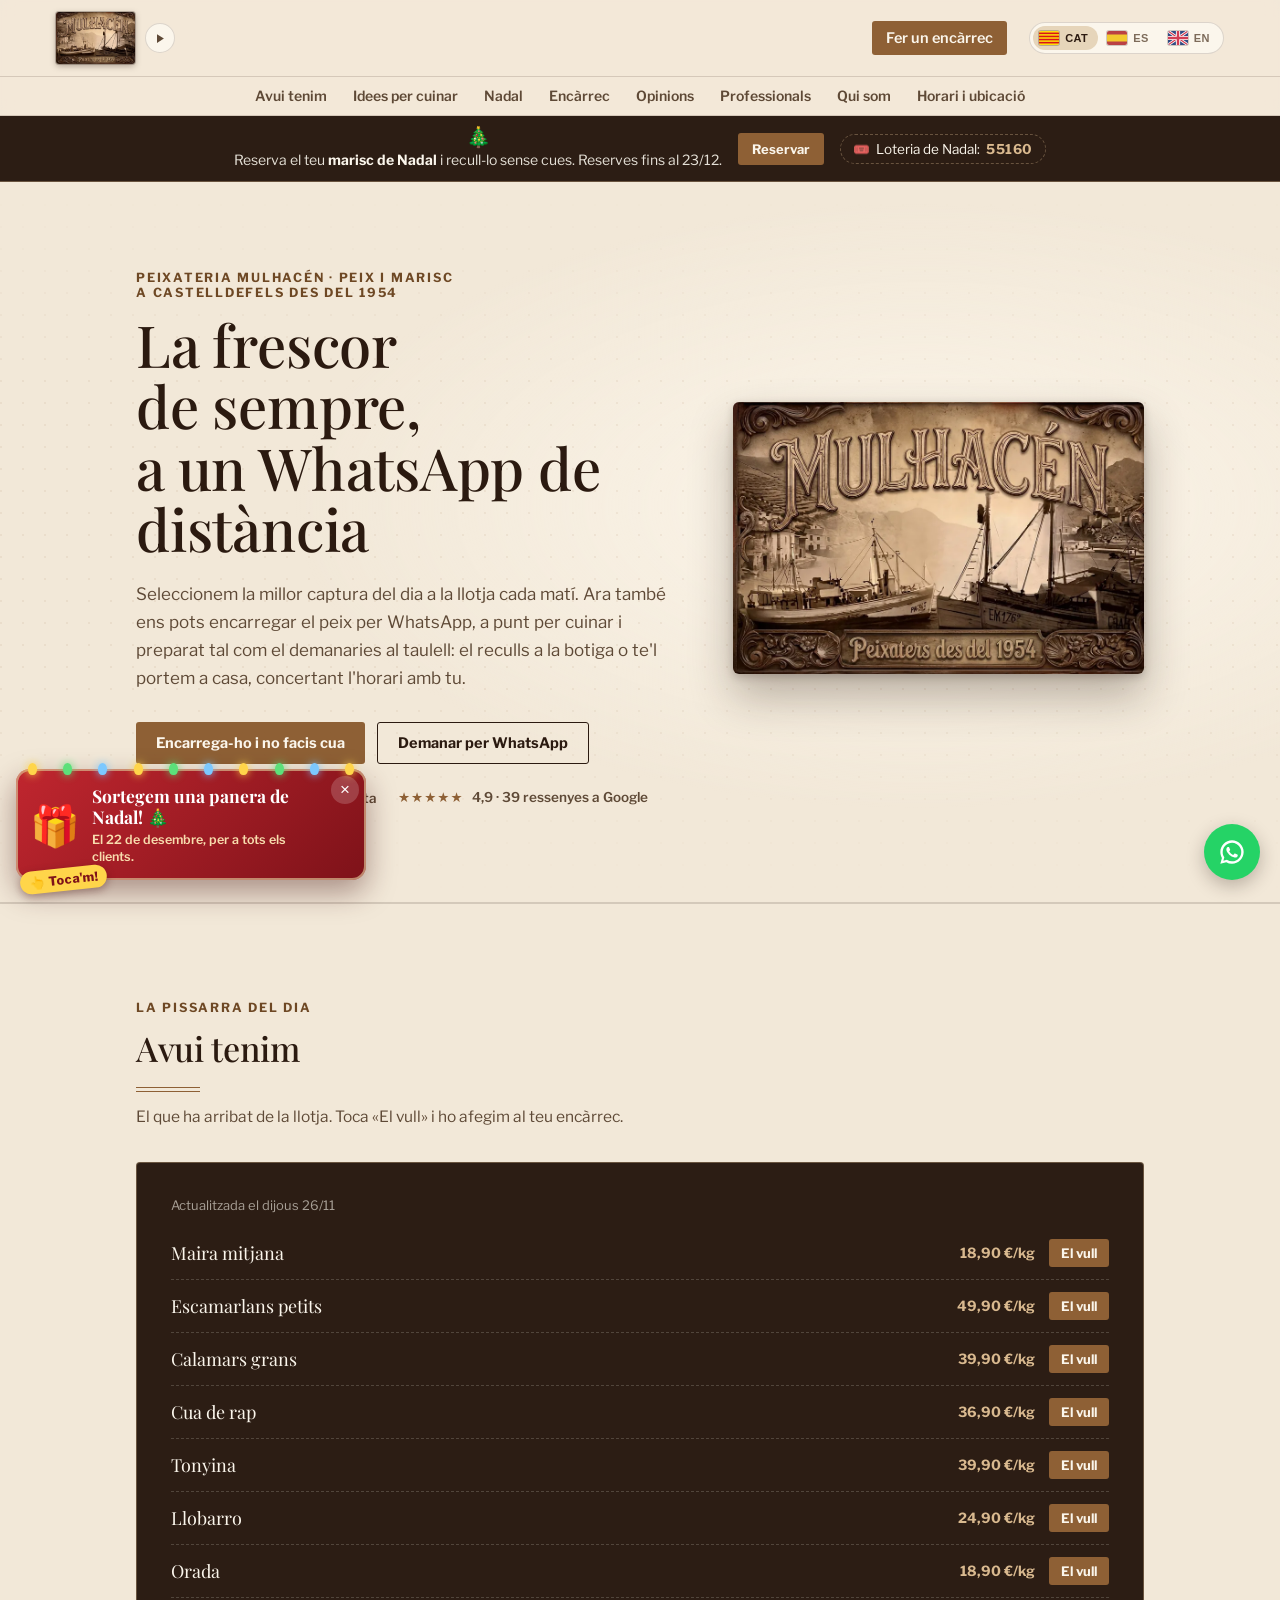
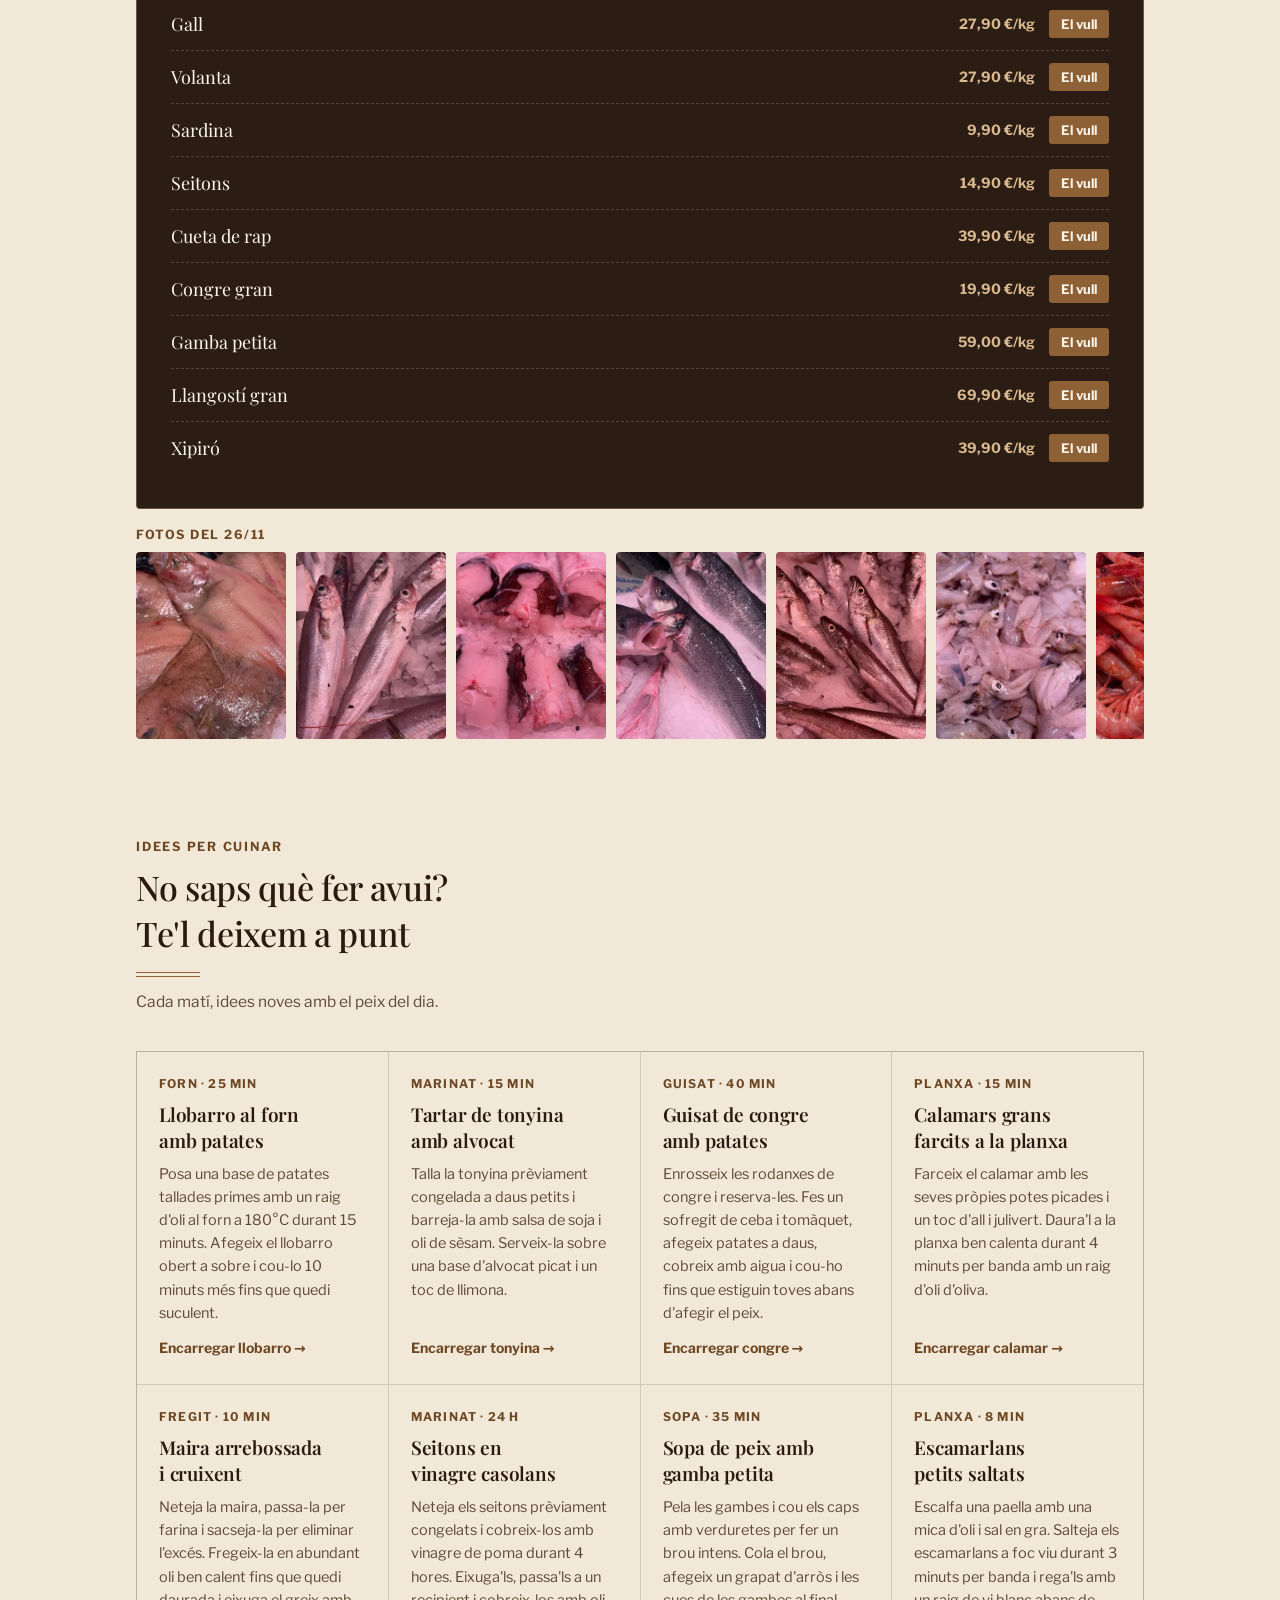
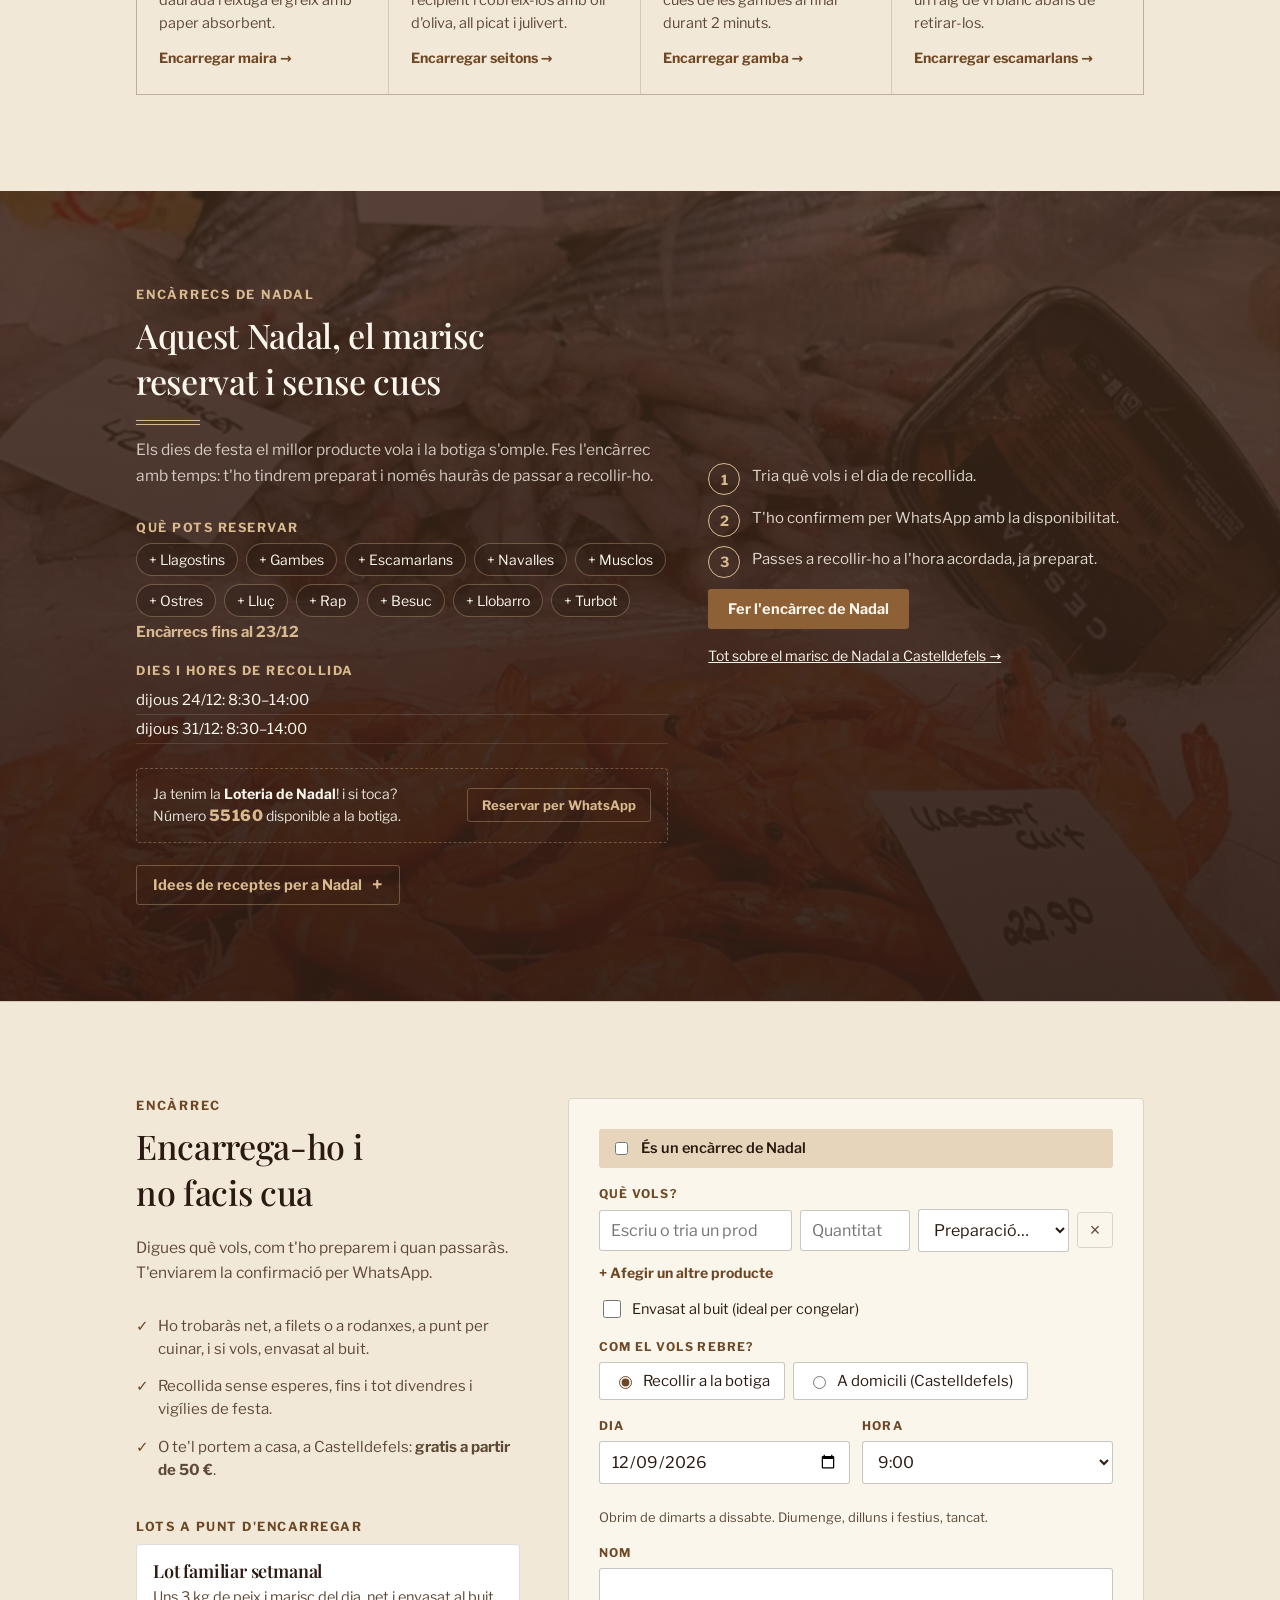
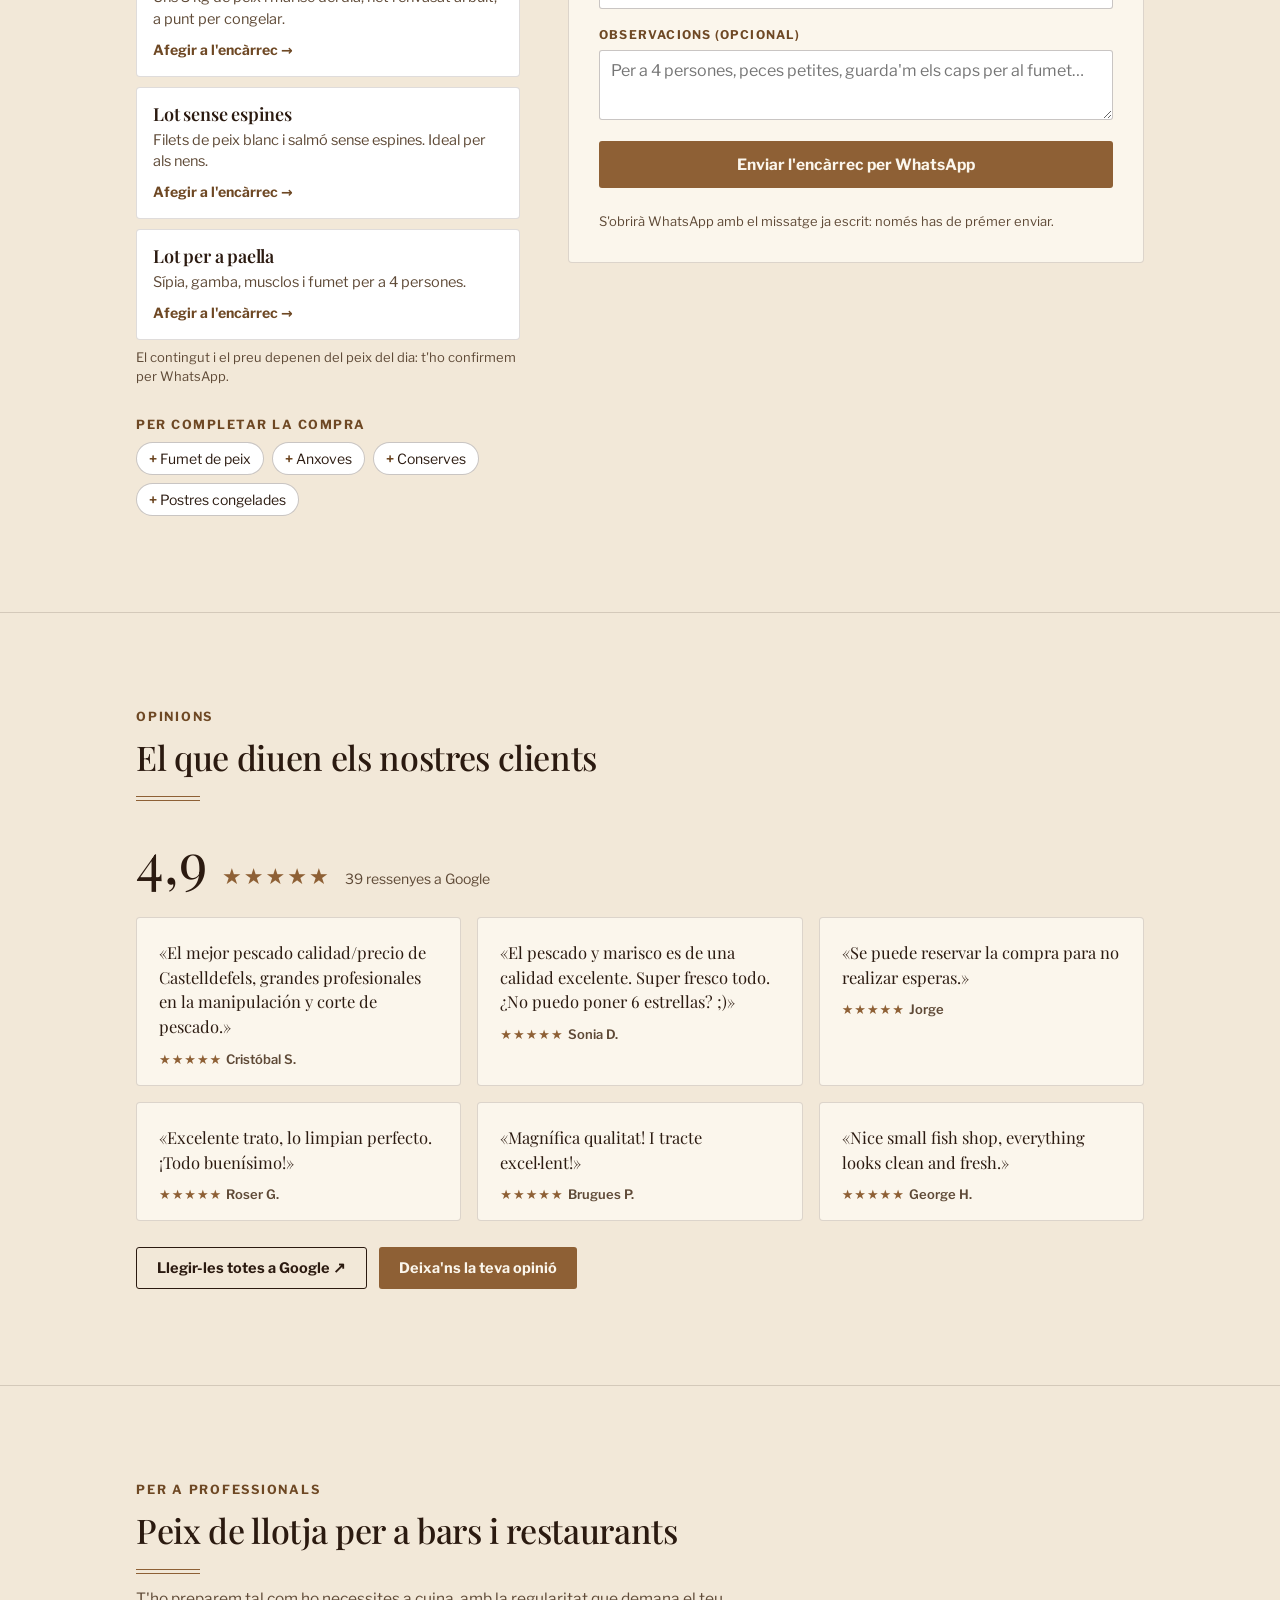
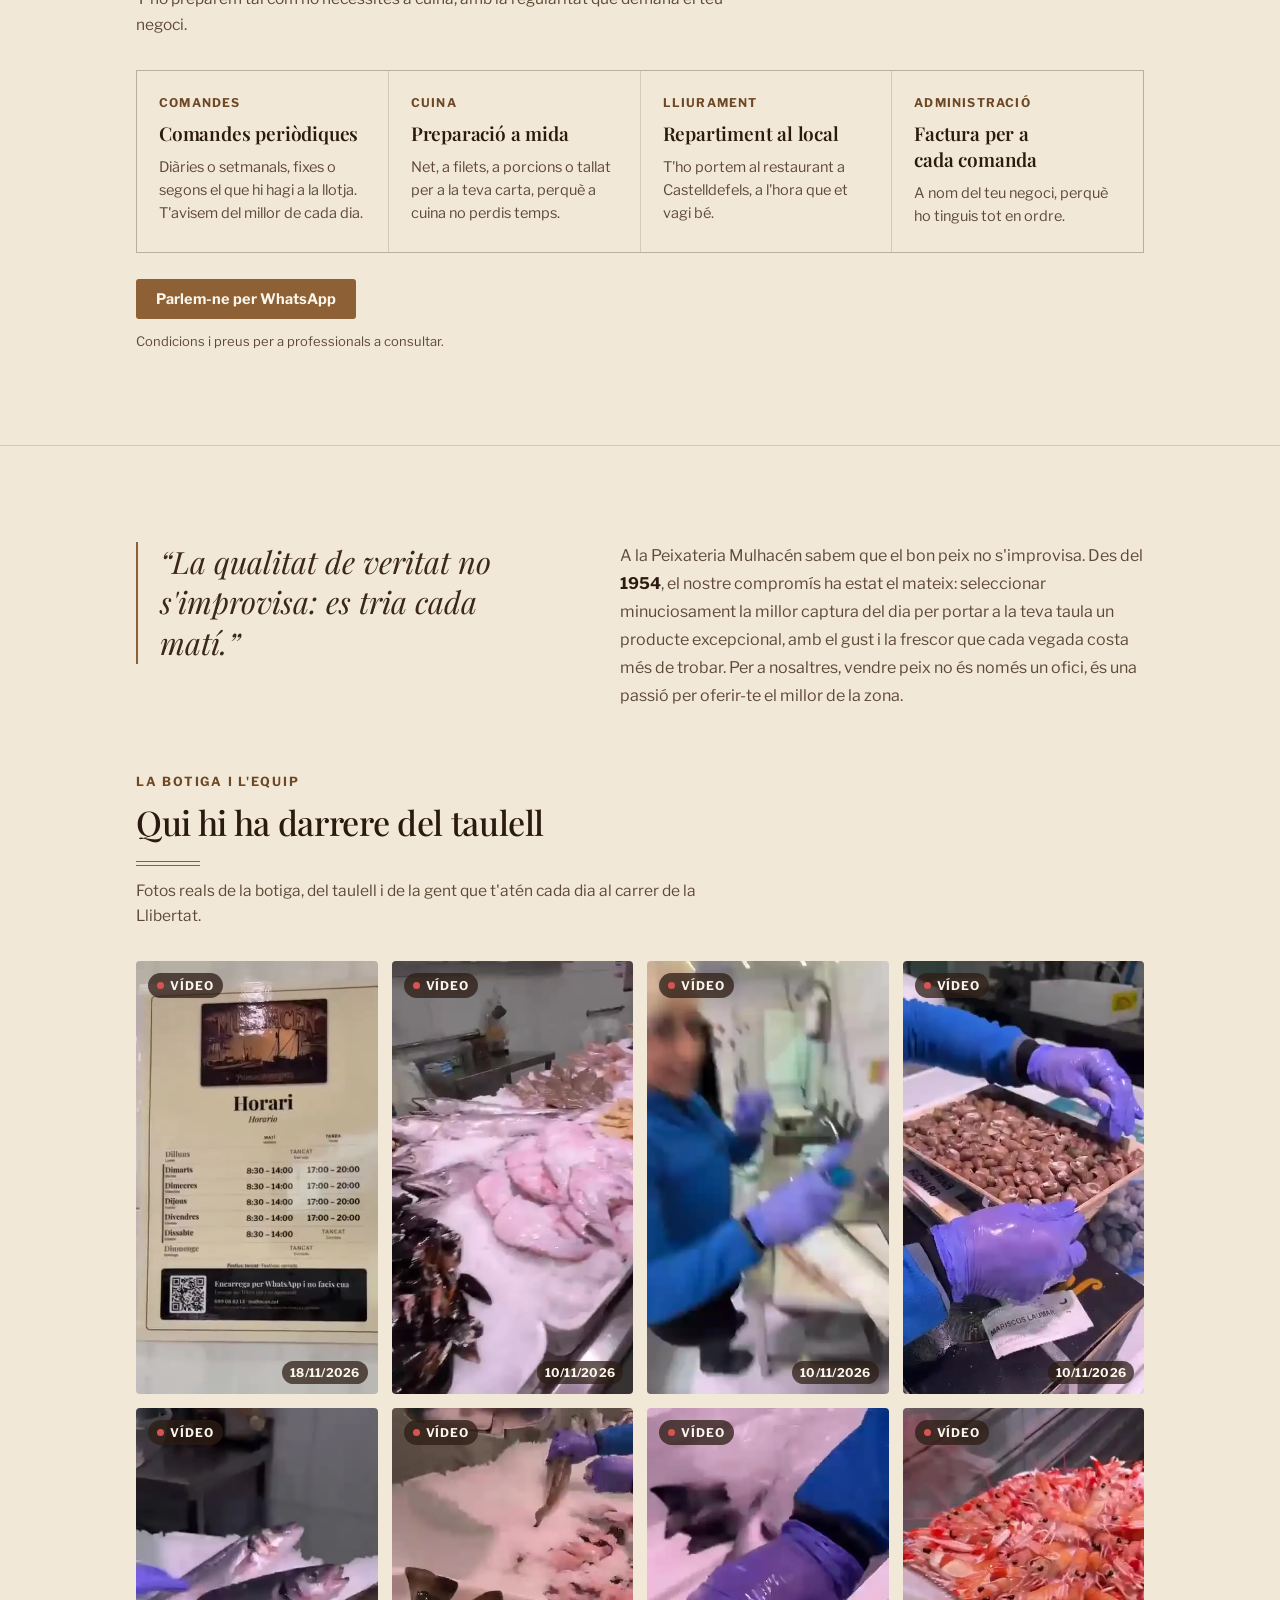
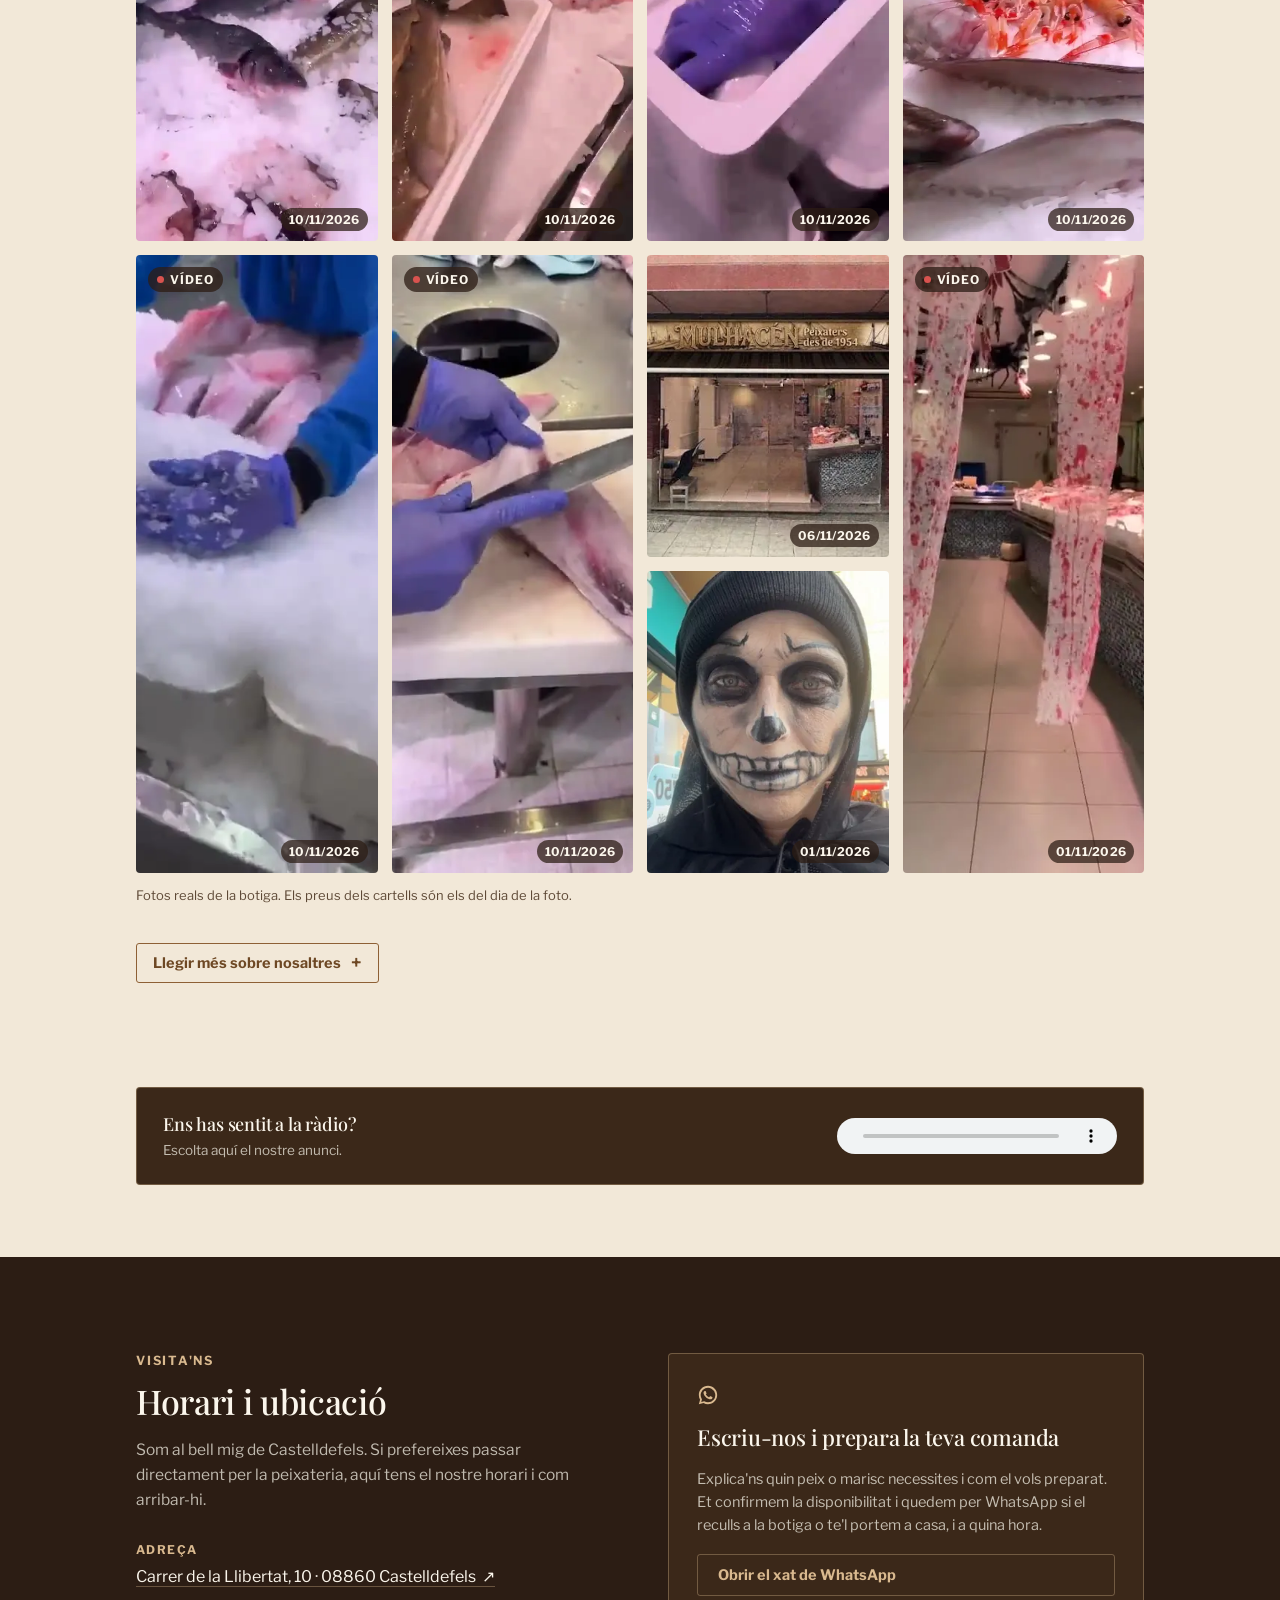
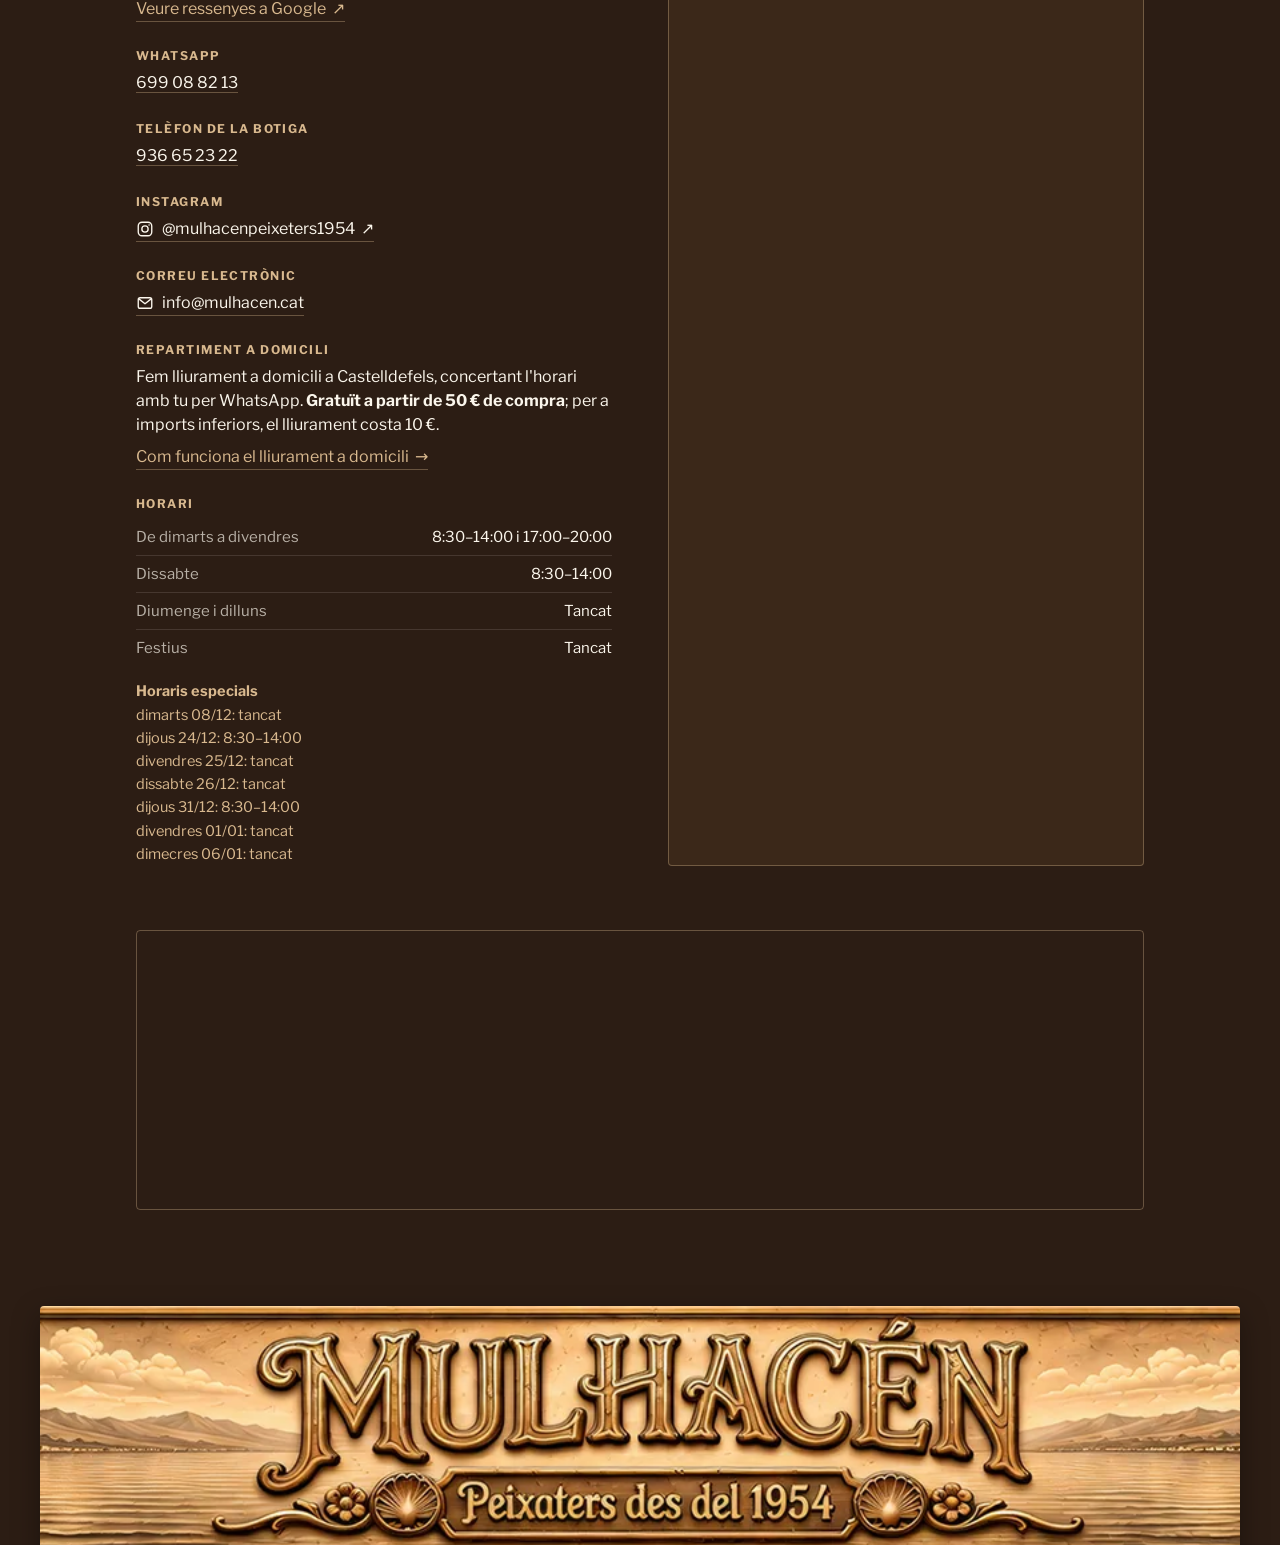
==== commit 00c65292: "Avui tenim: neó verd «Acabat d'arribar» quan la pissarra és del dia; web ampliada en pantalles grans" ====
--- a/index.html
+++ b/index.html
@@ -1,4 +1,4 @@
-<!doctype html><html lang="ca"><head><meta charset=utf8><base href="/"><script>document.documentElement.classList.add('js')</script><meta name=viewport content="width=device-width,initial-scale=1"><title>Peixateria Mulhacén · Peix i marisc a Castelldefels</title><link rel="canonical" href="https://mulhacen.cat/"><link rel="alternate" hreflang="ca" href="https://mulhacen.cat/"><link rel="alternate" hreflang="es" href="https://mulhacen.cat/es/"><link rel="alternate" hreflang="en" href="https://mulhacen.cat/en/"><link rel="alternate" hreflang="x-default" href="https://mulhacen.cat/"><link rel="preconnect" href="https://fonts.googleapis.com"><link rel="preconnect" href="https://fonts.gstatic.com" crossorigin><link rel="stylesheet" href="https://fonts.googleapis.com/css2?family=Playfair+Display:ital,wght@0,400;0,500;0,600;0,700;1,400;1,500&family=Libre+Franklin:wght@400;500;600;700;800&display=swap"><link rel="icon" href="favicon.ico" sizes="48x48"><link rel="icon" type="image/png" sizes="32x32" href="img/favicon-32.png"><link rel="icon" type="image/png" sizes="192x192" href="img/icon-192.png"><link rel="apple-touch-icon" href="img/apple-touch-icon.png"><meta name="theme-color" content="#2C1D14"><meta name="description" content="Peix i marisc de llotja a Castelldefels des del 1954. Encarrega per WhatsApp i no facis cua: recollida a la botiga o a domicili, gratis des de 50 €."><meta property="og:type" content="website"><meta property="og:locale" content="ca_ES"><meta property="og:site_name" content="Peixateria Mulhacén"><meta property="og:title" content="Peixateria Mulhacén · Peix i marisc a Castelldefels"><meta property="og:description" content="Peixateria a Castelldefels des del 1954. Peix i marisc de llotja preparats al teu gust. Encarrega per WhatsApp i no facis cua: recollida a la botiga o a domicili, gratis a partir de 50 €."><meta property="og:url" content="https://mulhacen.cat/"><meta property="og:image" content="https://mulhacen.cat/og.jpg"><meta property="og:image:width" content="1200"><meta property="og:image:height" content="630"><meta name="twitter:card" content="summary_large_image"><meta name="twitter:image" content="https://mulhacen.cat/og.jpg"><meta property="og:image:alt" content="Taulell de la Peixateria Mulhacén amb peix i marisc fresc"><script type="application/ld+json" id="ldStore">{"@context":"https://schema.org","@type":"Store","@id":"https://mulhacen.cat/#store","name":"Peixateria Mulhacén","description":"Peixateria a Castelldefels des del 1954. Peix i marisc de llotja, encàrrecs per WhatsApp, recollida a la botiga o lliurament a domicili.","url":"https://mulhacen.cat/","image":"https://mulhacen.cat/og.jpg","telephone":"+34936652322","foundingDate":"1954","address":{"@type":"PostalAddress","streetAddress":"Carrer de la Llibertat, 10","postalCode":"08860","addressLocality":"Castelldefels","addressRegion":"Barcelona","addressCountry":"ES"},"geo":{"@type":"GeoCoordinates","latitude":41.2788385,"longitude":1.9767289},"openingHoursSpecification":[{"@type":"OpeningHoursSpecification","dayOfWeek":["Tuesday","Wednesday","Thursday","Friday"],"opens":"08:30","closes":"14:00"},{"@type":"OpeningHoursSpecification","dayOfWeek":["Tuesday","Wednesday","Thursday","Friday"],"opens":"17:00","closes":"20:00"},{"@type":"OpeningHoursSpecification","dayOfWeek":"Saturday","opens":"08:30","closes":"14:00"}],"areaServed":"Castelldefels","sameAs":["https://share.google/4iYkjqqurM3KNHHqT","https://www.instagram.com/mulhacenpeixeters1954/"],"email":"info@mulhacen.cat","logo":"https://mulhacen.cat/img/mulhacen-logo.jpg","priceRange":"€€","hasMap":"https://www.google.com/maps/place/?q=place_id:ChIJHfs3fCyDpBIRCZyUIs1L600","contactPoint":{"@type":"ContactPoint","telephone":"+34699088213","contactType":"customer service","availableLanguage":["ca","es","en"],"description":"WhatsApp"}}</script><style>:root{color-scheme:light}body{margin:0;padding:0;font:14px -apple-system,BlinkMacSystemFont,sans-serif;background:#faf9f5;color:#141413}img{max-width:100%}[hidden]:not([hidden=until-found]){display:none!important}</style><script data-goatcounter="https://mulhacen.goatcounter.com/count" async src="js/count.js"></script></head><body>
+<!doctype html><html lang="ca"><head><meta charset=utf8><base href="/"><script>document.documentElement.classList.add('js')</script><meta name=viewport content="width=device-width,initial-scale=1"><title>Peixateria Mulhacén · Peix i marisc a Castelldefels</title><link rel="canonical" href="https://mulhacen.cat/"><link rel="alternate" hreflang="ca" href="https://mulhacen.cat/"><link rel="alternate" hreflang="es" href="https://mulhacen.cat/es/"><link rel="alternate" hreflang="en" href="https://mulhacen.cat/en/"><link rel="alternate" hreflang="x-default" href="https://mulhacen.cat/"><link rel="preconnect" href="https://fonts.googleapis.com"><link rel="preconnect" href="https://fonts.gstatic.com" crossorigin><link rel="stylesheet" href="https://fonts.googleapis.com/css2?family=Playfair+Display:ital,wght@0,400;0,500;0,600;0,700;1,400;1,500&family=Libre+Franklin:wght@400;500;600;700;800&display=swap"><link rel="stylesheet" href="https://fonts.googleapis.com/css2?family=Yellowtail&display=swap"><link rel="icon" href="favicon.ico" sizes="48x48"><link rel="icon" type="image/png" sizes="32x32" href="img/favicon-32.png"><link rel="icon" type="image/png" sizes="192x192" href="img/icon-192.png"><link rel="apple-touch-icon" href="img/apple-touch-icon.png"><meta name="theme-color" content="#2C1D14"><meta name="description" content="Peix i marisc de llotja a Castelldefels des del 1954. Encarrega per WhatsApp i no facis cua: recollida a la botiga o a domicili, gratis des de 50 €."><meta property="og:type" content="website"><meta property="og:locale" content="ca_ES"><meta property="og:site_name" content="Peixateria Mulhacén"><meta property="og:title" content="Peixateria Mulhacén · Peix i marisc a Castelldefels"><meta property="og:description" content="Peixateria a Castelldefels des del 1954. Peix i marisc de llotja preparats al teu gust. Encarrega per WhatsApp i no facis cua: recollida a la botiga o a domicili, gratis a partir de 50 €."><meta property="og:url" content="https://mulhacen.cat/"><meta property="og:image" content="https://mulhacen.cat/og.jpg"><meta property="og:image:width" content="1200"><meta property="og:image:height" content="630"><meta name="twitter:card" content="summary_large_image"><meta name="twitter:image" content="https://mulhacen.cat/og.jpg"><meta property="og:image:alt" content="Taulell de la Peixateria Mulhacén amb peix i marisc fresc"><script type="application/ld+json" id="ldStore">{"@context":"https://schema.org","@type":"Store","@id":"https://mulhacen.cat/#store","name":"Peixateria Mulhacén","description":"Peixateria a Castelldefels des del 1954. Peix i marisc de llotja, encàrrecs per WhatsApp, recollida a la botiga o lliurament a domicili.","url":"https://mulhacen.cat/","image":"https://mulhacen.cat/og.jpg","telephone":"+34936652322","foundingDate":"1954","address":{"@type":"PostalAddress","streetAddress":"Carrer de la Llibertat, 10","postalCode":"08860","addressLocality":"Castelldefels","addressRegion":"Barcelona","addressCountry":"ES"},"geo":{"@type":"GeoCoordinates","latitude":41.2788385,"longitude":1.9767289},"openingHoursSpecification":[{"@type":"OpeningHoursSpecification","dayOfWeek":["Tuesday","Wednesday","Thursday","Friday"],"opens":"08:30","closes":"14:00"},{"@type":"OpeningHoursSpecification","dayOfWeek":["Tuesday","Wednesday","Thursday","Friday"],"opens":"17:00","closes":"20:00"},{"@type":"OpeningHoursSpecification","dayOfWeek":"Saturday","opens":"08:30","closes":"14:00"}],"areaServed":"Castelldefels","sameAs":["https://share.google/4iYkjqqurM3KNHHqT","https://www.instagram.com/mulhacenpeixeters1954/"],"email":"info@mulhacen.cat","logo":"https://mulhacen.cat/img/mulhacen-logo.jpg","priceRange":"€€","hasMap":"https://www.google.com/maps/place/?q=place_id:ChIJHfs3fCyDpBIRCZyUIs1L600","contactPoint":{"@type":"ContactPoint","telephone":"+34699088213","contactType":"customer service","availableLanguage":["ca","es","en"],"description":"WhatsApp"}}</script><style>:root{color-scheme:light}body{margin:0;padding:0;font:14px -apple-system,BlinkMacSystemFont,sans-serif;background:#faf9f5;color:#141413}img{max-width:100%}[hidden]:not([hidden=until-found]){display:none!important}</style><script data-goatcounter="https://mulhacen.goatcounter.com/count" async src="js/count.js"></script></head><body>
 <style>
 
   :root{
@@ -344,6 +344,11 @@
   .rating-line .stars{ color:var(--gold); letter-spacing:1px; }
   .rating-line:hover{ color:var(--ink); }
 
+  @media (min-width:1700px){ html{ zoom:1.2; } }
+  @media (min-width:2000px){ html{ zoom:1.35; } }
+  @media (min-width:2400px){ html{ zoom:1.6; } }
+  @media (min-width:3200px){ html{ zoom:2; } }
+
   /* ---------- Avui tenim ---------- */
   .board{
     background:var(--marine); color:var(--paper); border-radius:4px;
@@ -364,6 +369,43 @@
   .board-empty{ font-size:15px; line-height:1.6; color:rgba(250,246,236,0.8); }
   .board-empty a{ color:var(--gold-light); }
   .board .btn-sm{ padding:6px 12px; }
+  .avui-title{ display:flex; align-items:center; flex-wrap:wrap; gap:10px 22px; margin-top:10px; }
+  .avui-title h2{ margin-top:0; }
+  .neon-txt{
+    font-family:"Yellowtail", "Brush Script MT", cursive; font-size:clamp(22px,2.6vw,28px); line-height:1; white-space:nowrap;
+    color:var(--neon-txt);
+    text-shadow:0 0 2px #fff, 0 0 6px var(--neon), 0 0 12px rgb(var(--neon-glow)), 0 0 22px rgb(var(--neon-glow)), 0 0 38px rgb(var(--neon-glow));
+  }
+  @media (min-width:760px){
+    #avui .section-head{ max-width:none; }
+    #avui .section-head p.lead{ max-width:60ch; }
+    .avui-title{ justify-content:space-between; }
+    .neon{ margin-right:clamp(0px,4vw,48px); padding:10px 28px 13px; border-radius:16px; }
+    .neon-txt{ font-size:clamp(30px,3.4vw,42px); }
+  }
+  .neon{
+    --neon:#5ce1ff; --neon-glow:0,170,255; --neon-txt:#effcff; --neon-fondo:#0b1a24;
+    display:inline-flex; align-items:center; padding:7px 18px 9px; border-radius:12px;
+    background:radial-gradient(ellipse at center, var(--neon-fondo) 0%, #070b0f 75%);
+    border:2px solid var(--neon); transform:rotate(-4deg);
+    box-shadow:0 0 6px var(--neon), 0 0 16px rgba(var(--neon-glow),0.75), inset 0 0 12px rgba(var(--neon-glow),0.55), 0 8px 18px rgba(43,26,16,0.35);
+    animation:neon-on 3.2s steps(1,end) 0.4s both, neon-buzz 4s ease-in-out 3.8s infinite;
+  }
+  .neon-verd{ --neon:#5dff9e; --neon-glow:0,230,110; --neon-txt:#f0fff5; --neon-fondo:#0b2014; }
+  .neon[hidden]{ display:none; }
+  @keyframes neon-on{
+    0%,3%{ opacity:0.12; filter:saturate(0.2); }
+    4%{ opacity:1; filter:none; } 6%,13%{ opacity:0.12; filter:saturate(0.2); }
+    14%{ opacity:1; filter:none; } 15%{ opacity:0.25; filter:saturate(0.3); } 17%{ opacity:1; filter:none; } 19%,30%{ opacity:0.15; filter:saturate(0.2); }
+    32%{ opacity:1; filter:none; } 35%,44%{ opacity:0.2; filter:saturate(0.3); }
+    45%{ opacity:1; filter:none; } 46%{ opacity:0.3; } 48%{ opacity:1; } 50%,60%{ opacity:0.25; filter:saturate(0.4); }
+    62%{ opacity:1; filter:none; } 64%{ opacity:0.4; } 67%,100%{ opacity:1; filter:none; }
+  }
+  @keyframes neon-buzz{
+    0%,100%{ box-shadow:0 0 6px var(--neon), 0 0 16px rgba(var(--neon-glow),0.75), inset 0 0 12px rgba(var(--neon-glow),0.55), 0 8px 18px rgba(43,26,16,0.35); }
+    50%{ box-shadow:0 0 9px var(--neon), 0 0 26px rgba(var(--neon-glow),0.9), inset 0 0 16px rgba(var(--neon-glow),0.7), 0 8px 18px rgba(43,26,16,0.35); }
+  }
+  @media (prefers-reduced-motion: reduce){ .neon{ animation:none; } }
 
   /* ---------- Encàrrec ---------- */
   .order-grid{ display:grid; grid-template-columns:0.8fr 1.2fr; gap:48px; align-items:start; }
@@ -799,7 +841,10 @@
     <div class="wrap">
       <div class="section-head">
         <p class="eyebrow" data-t="avuiEyebrow">La pissarra del dia</p>
-        <h2 data-t="avuiH2">Avui tenim</h2>
+        <div class="avui-title">
+          <h2 data-t="avuiH2">Avui tenim</h2>
+          <span class="neon neon-verd" id="avuiNeon" hidden><span class="neon-txt" data-t="avuiNeon">Acabat d'arribar</span></span>
+        </div>
         <p class="lead" data-t="avuiLead">El que ha arribat de la llotja. Toca «El vull» i ho afegim al teu encàrrec.</p>
       </div>
       <div class="board">
@@ -1377,7 +1422,7 @@
       avuiEyebrow:"La pissarra del dia", avuiH2:"Avui tenim",
       avuiLead:"El que ha arribat de la llotja. Toca «El vull» i ho afegim al teu encàrrec.",
       avuiEmpty:"Cada matí triem el millor de la llotja. Pregunta'ns per <a href=\"https://wa.me/34699088213\" target=\"_blank\" rel=\"noopener\">WhatsApp</a> què ha arribat avui o fes directament el teu encàrrec.",
-      avuiWant:"El vull", avuiUpdated:"Actualitzada el",
+      avuiWant:"El vull", avuiUpdated:"Actualitzada el", avuiNeon:"Acabat d'arribar",
       nadalEyebrow:"Encàrrecs de Nadal", nadalH2:"Aquest Nadal, el marisc reservat i sense cues",
       nadalLead:"Els dies de festa el millor producte vola i la botiga s'omple. Fes l'encàrrec amb temps: t'ho tindrem preparat i només hauràs de passar a recollir-ho.",
       nadalStep1:"Tria què vols i el dia de recollida.", bannerText:"Reserva el teu <strong>marisc de Nadal</strong> i recull-lo sense cues.", bannerBtn:"Reservar", bannerLimit:"Reserves fins al", chipsTitle:"Què pots reservar", pickupTitle:"Dies i hores de recollida", pickupEmpty:"Aviat publicarem els dies i horaris de recollida de Nadal.", fNadalHint:"Encàrrec de Nadal: tria un dels dies de recollida.", nadalClosed:"Les reserves de Nadal ja estan tancades. Pots passar per la botiga o escriure'ns per WhatsApp.",
@@ -1451,7 +1496,7 @@
       avuiEyebrow:"La pizarra del día", avuiH2:"Hoy tenemos",
       avuiLead:"Lo que ha llegado de la lonja. Toca «Lo quiero» y lo añadimos a tu encargo.",
       avuiEmpty:"Cada mañana elegimos lo mejor de la lonja. Pregúntanos por <a href=\"https://wa.me/34699088213\" target=\"_blank\" rel=\"noopener\">WhatsApp</a> qué ha llegado hoy o haz directamente tu encargo.",
-      avuiWant:"Lo quiero", avuiUpdated:"Actualizada el",
+      avuiWant:"Lo quiero", avuiUpdated:"Actualizada el", avuiNeon:"Recién llegado",
       nadalEyebrow:"Encargos de Navidad", nadalH2:"Esta Navidad, el marisco reservado y sin colas",
       nadalLead:"En fiestas el mejor producto vuela y la tienda se llena. Haz el encargo con tiempo: te lo tendremos preparado y solo tendrás que pasar a recogerlo.",
       nadalStep1:"Elige qué quieres y el día de recogida.", bannerText:"Reserva tu <strong>marisco de Navidad</strong> y recógelo sin colas.", bannerBtn:"Reservar", bannerLimit:"Reservas hasta el", chipsTitle:"Qué puedes reservar", pickupTitle:"Días y horas de recogida", pickupEmpty:"Pronto publicaremos los días y horarios de recogida de Navidad.", fNadalHint:"Encargo de Navidad: elige uno de los días de recogida.", nadalClosed:"Las reservas de Navidad ya están cerradas. Puedes pasar por la tienda o escribirnos por WhatsApp.",
@@ -1557,7 +1602,7 @@
       avuiEyebrow:"Today's board", avuiH2:"Today we have",
       avuiLead:"Fresh in from the fish market. Tap “I want it” and we'll add it to your order.",
       avuiEmpty:"Every morning we pick the best at the fish market. Ask us on <a href=\"https://wa.me/34699088213\" target=\"_blank\" rel=\"noopener\">WhatsApp</a> what came in today, or place your order directly.",
-      avuiWant:"I want it", avuiUpdated:"Updated on",
+      avuiWant:"I want it", avuiUpdated:"Updated on", avuiNeon:"Just in",
       nadalEyebrow:"Christmas orders", nadalH2:"This Christmas, your seafood reserved and no queues",
       nadalLead:"During the holidays the best produce sells out and the shop gets packed. Order in advance: we'll have it ready and you'll just need to pick it up.",
       nadalStep1:"Choose what you want and your pick-up day.", bannerText:"Reserve your <strong>Christmas seafood</strong> and pick it up with no queues.", bannerBtn:"Reserve", bannerLimit:"Orders until", chipsTitle:"What you can reserve", pickupTitle:"Pick-up days and times", pickupEmpty:"We'll publish the Christmas pick-up days and times soon.", fNadalHint:"Christmas order: choose one of the pick-up days.", nadalClosed:"Christmas reservations are now closed. Drop by the shop or message us on WhatsApp.",
@@ -2255,6 +2300,8 @@
     list.innerHTML = '';
     document.getElementById('boardEmpty').hidden = board.items.length > 0;
     dEl.hidden = !(board.items.length && board.date);
+    var neon = document.getElementById('avuiNeon');
+    if(neon) neon.hidden = !(board.items.length && board.date && board.date.toDateString() === new Date().toDateString());
     if(board.date) dEl.textContent = t.avuiUpdated + ' ' + t.days[board.date.getDay()] + ' ' + shortDate(board.date);
     board.items.forEach(function(it){
       var li = document.createElement('li'); li.className = 'board-item';
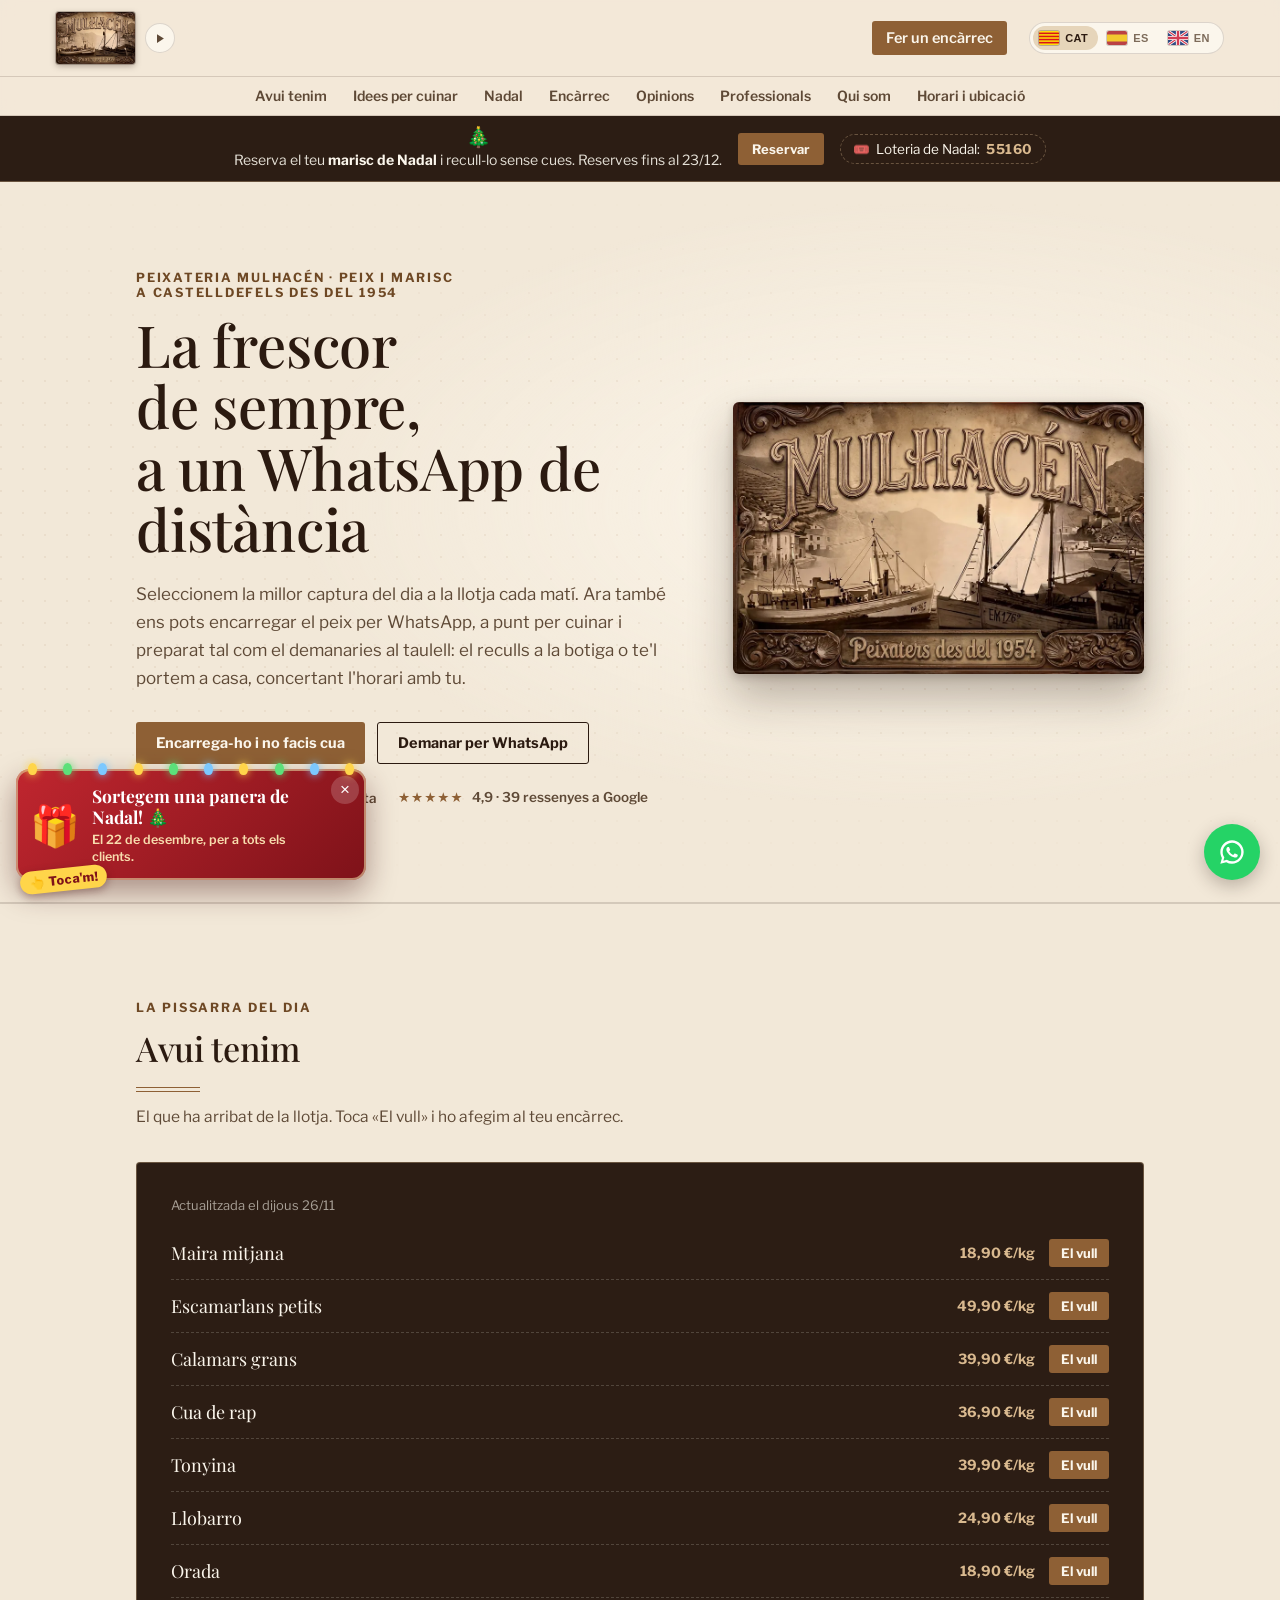
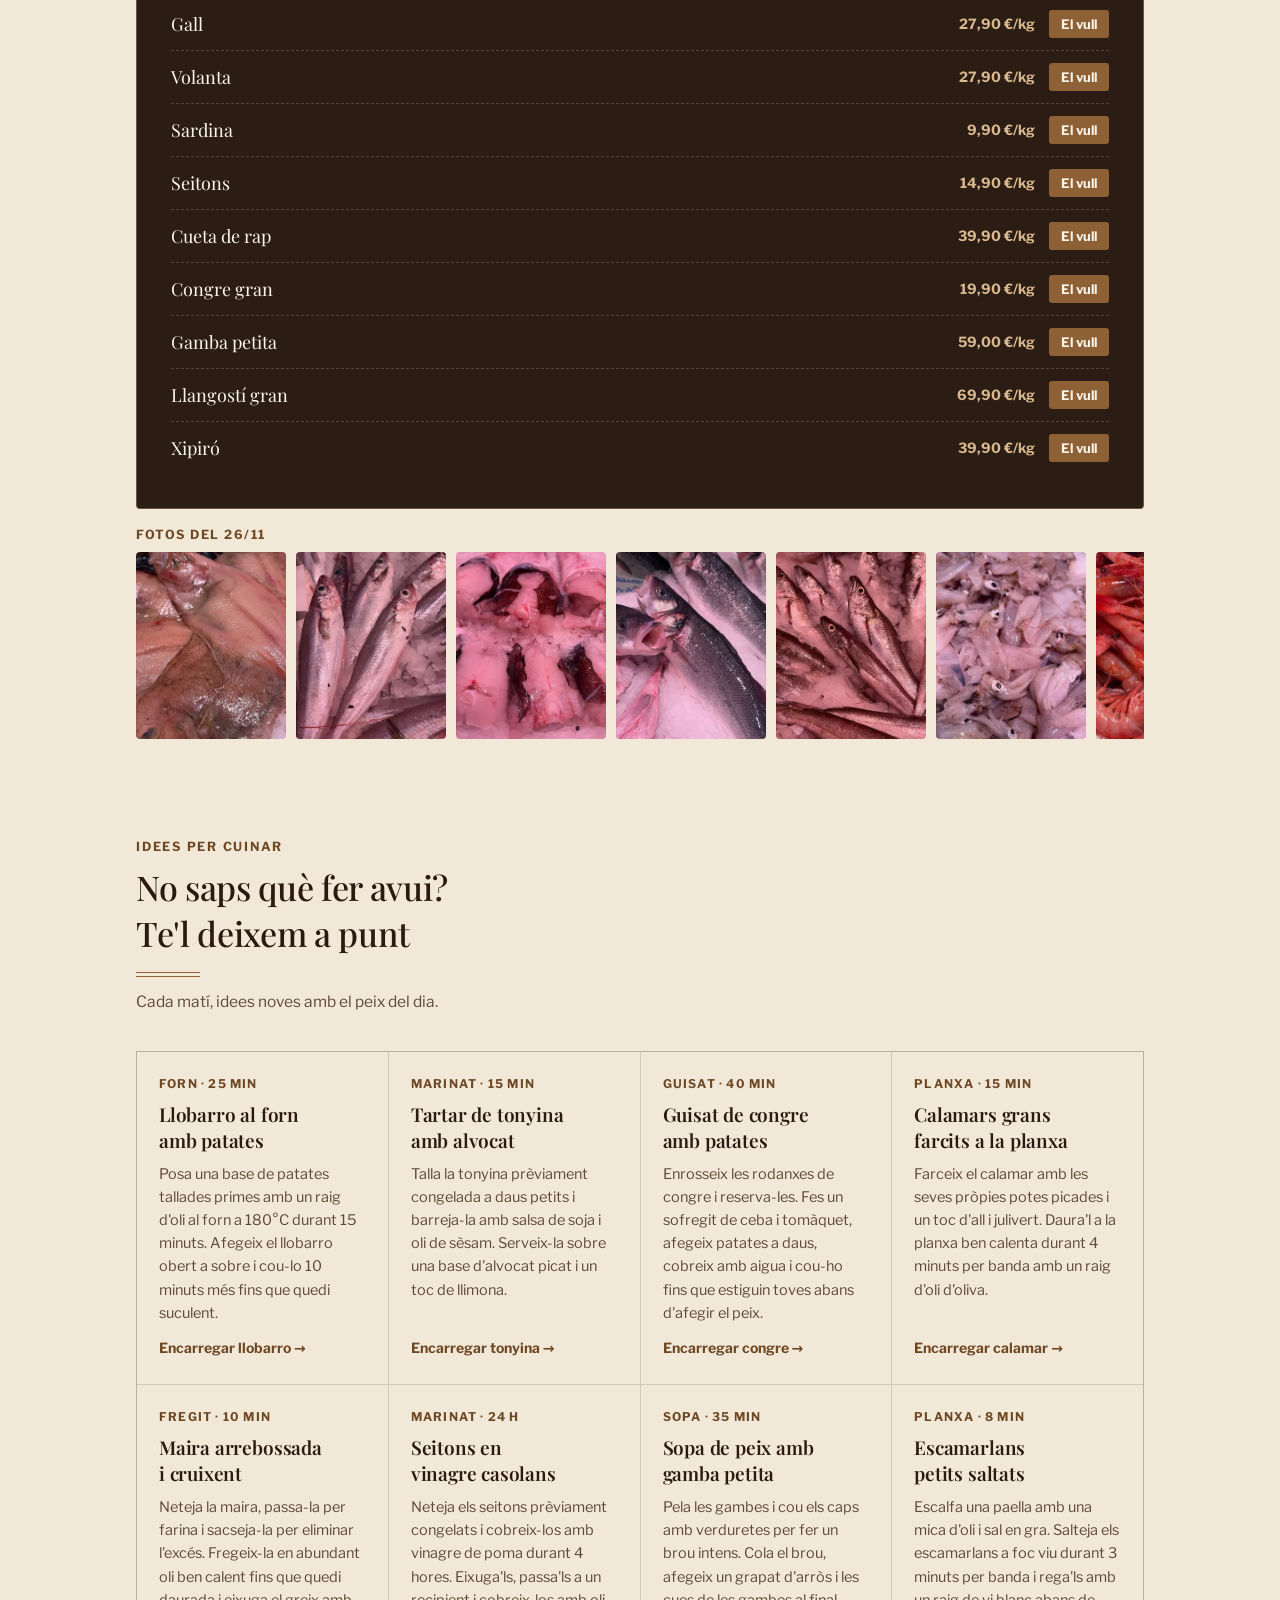
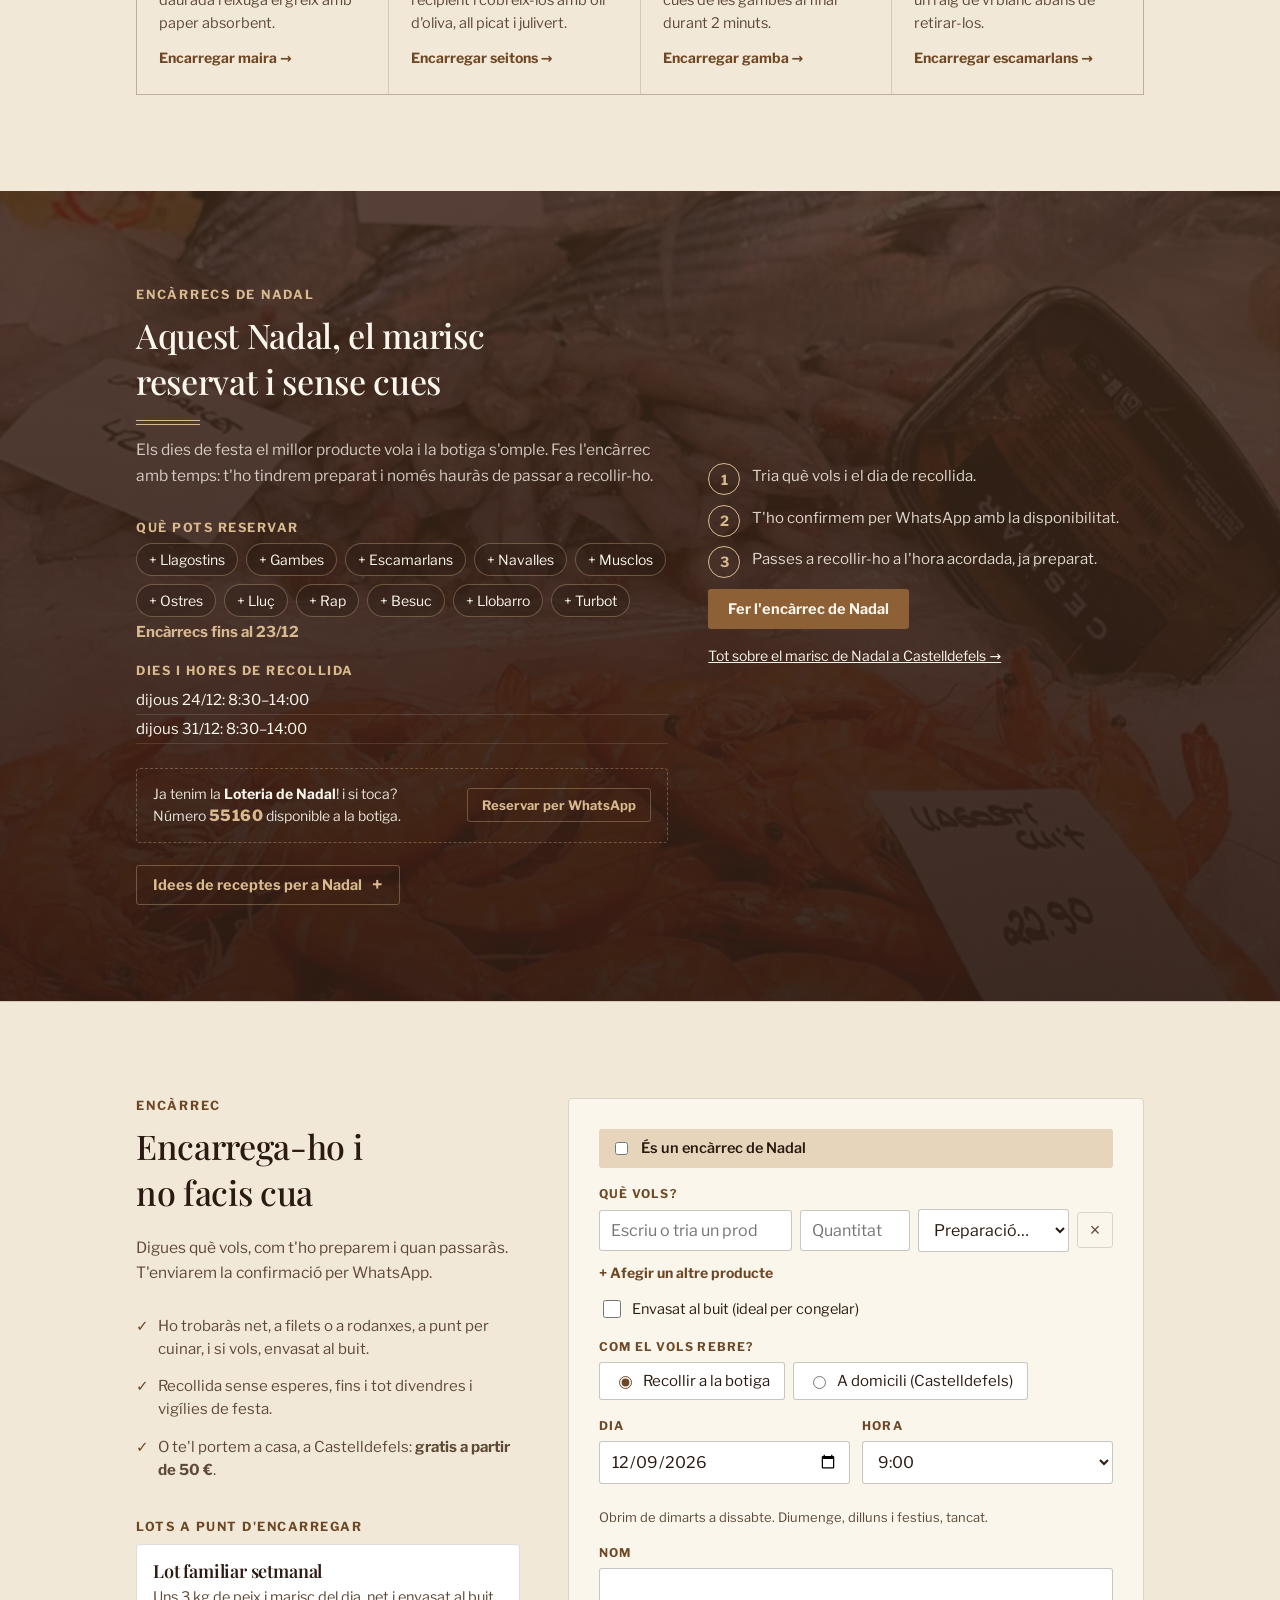
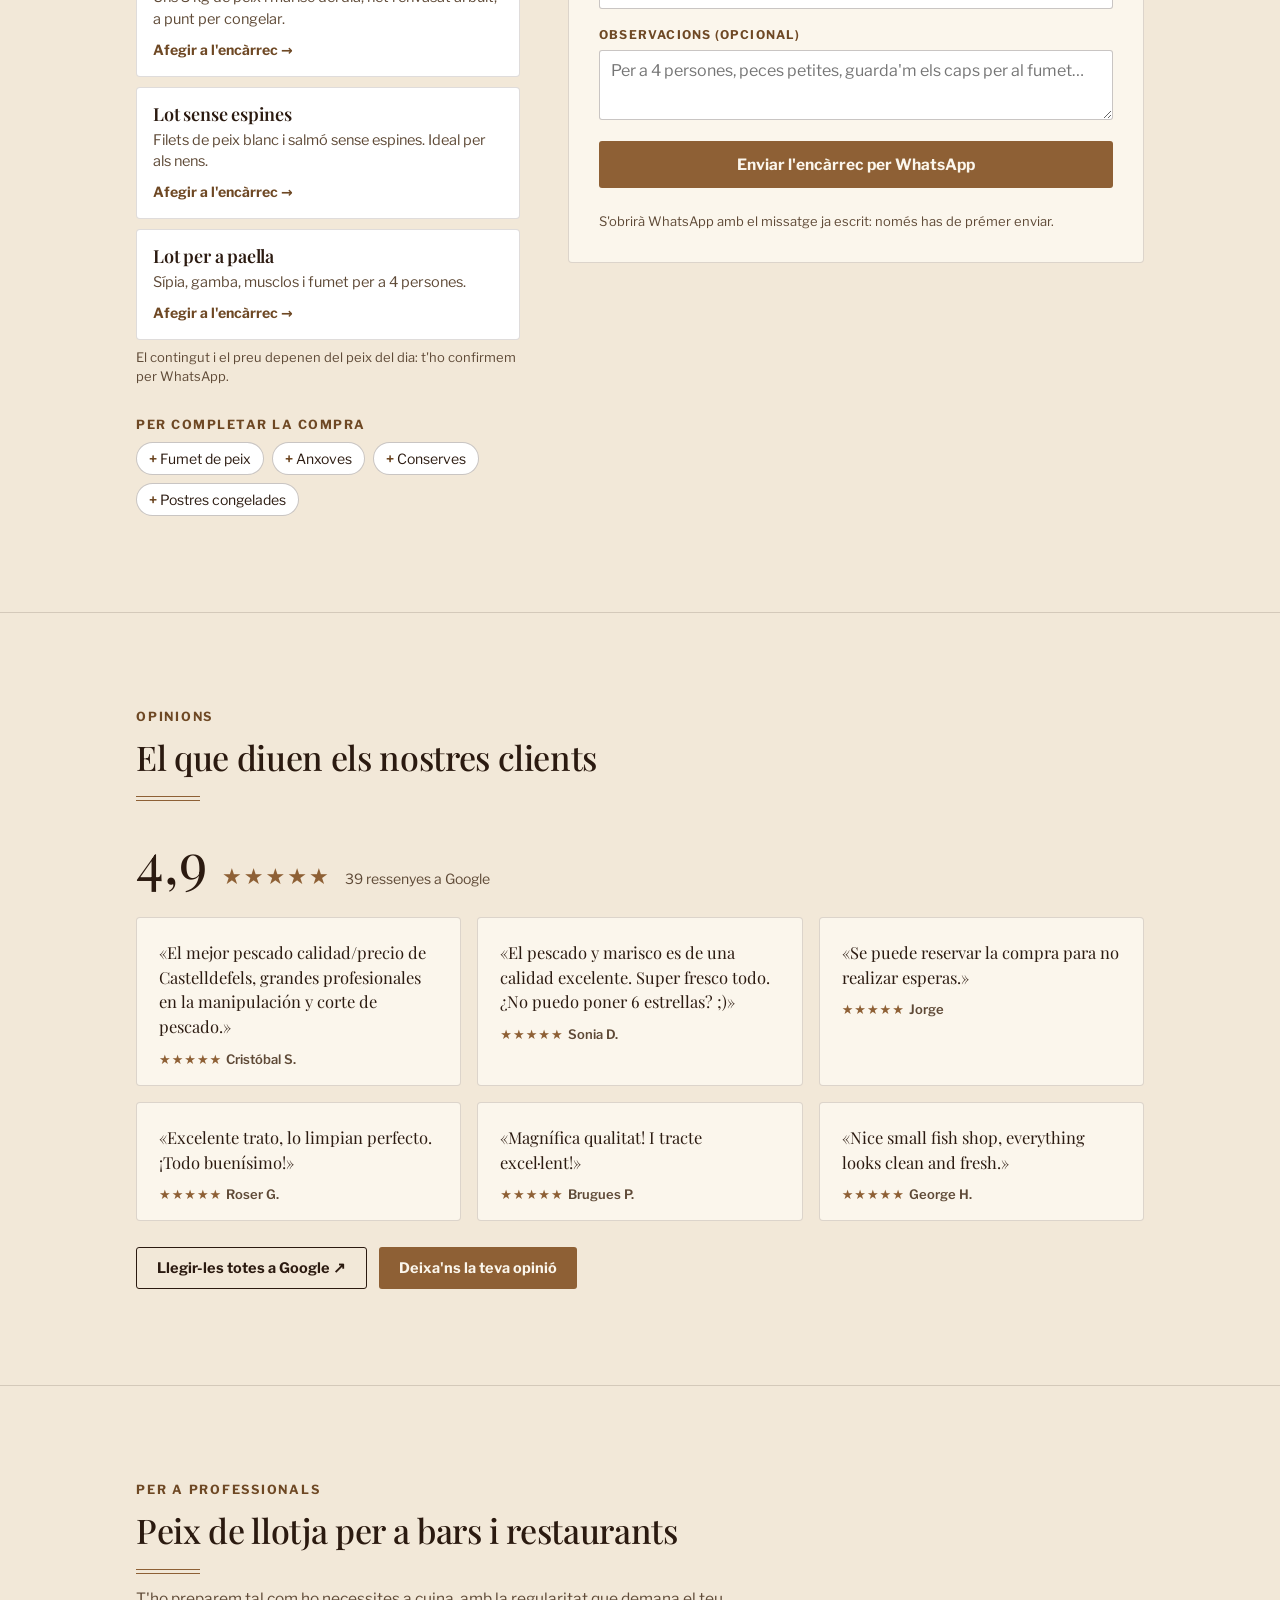
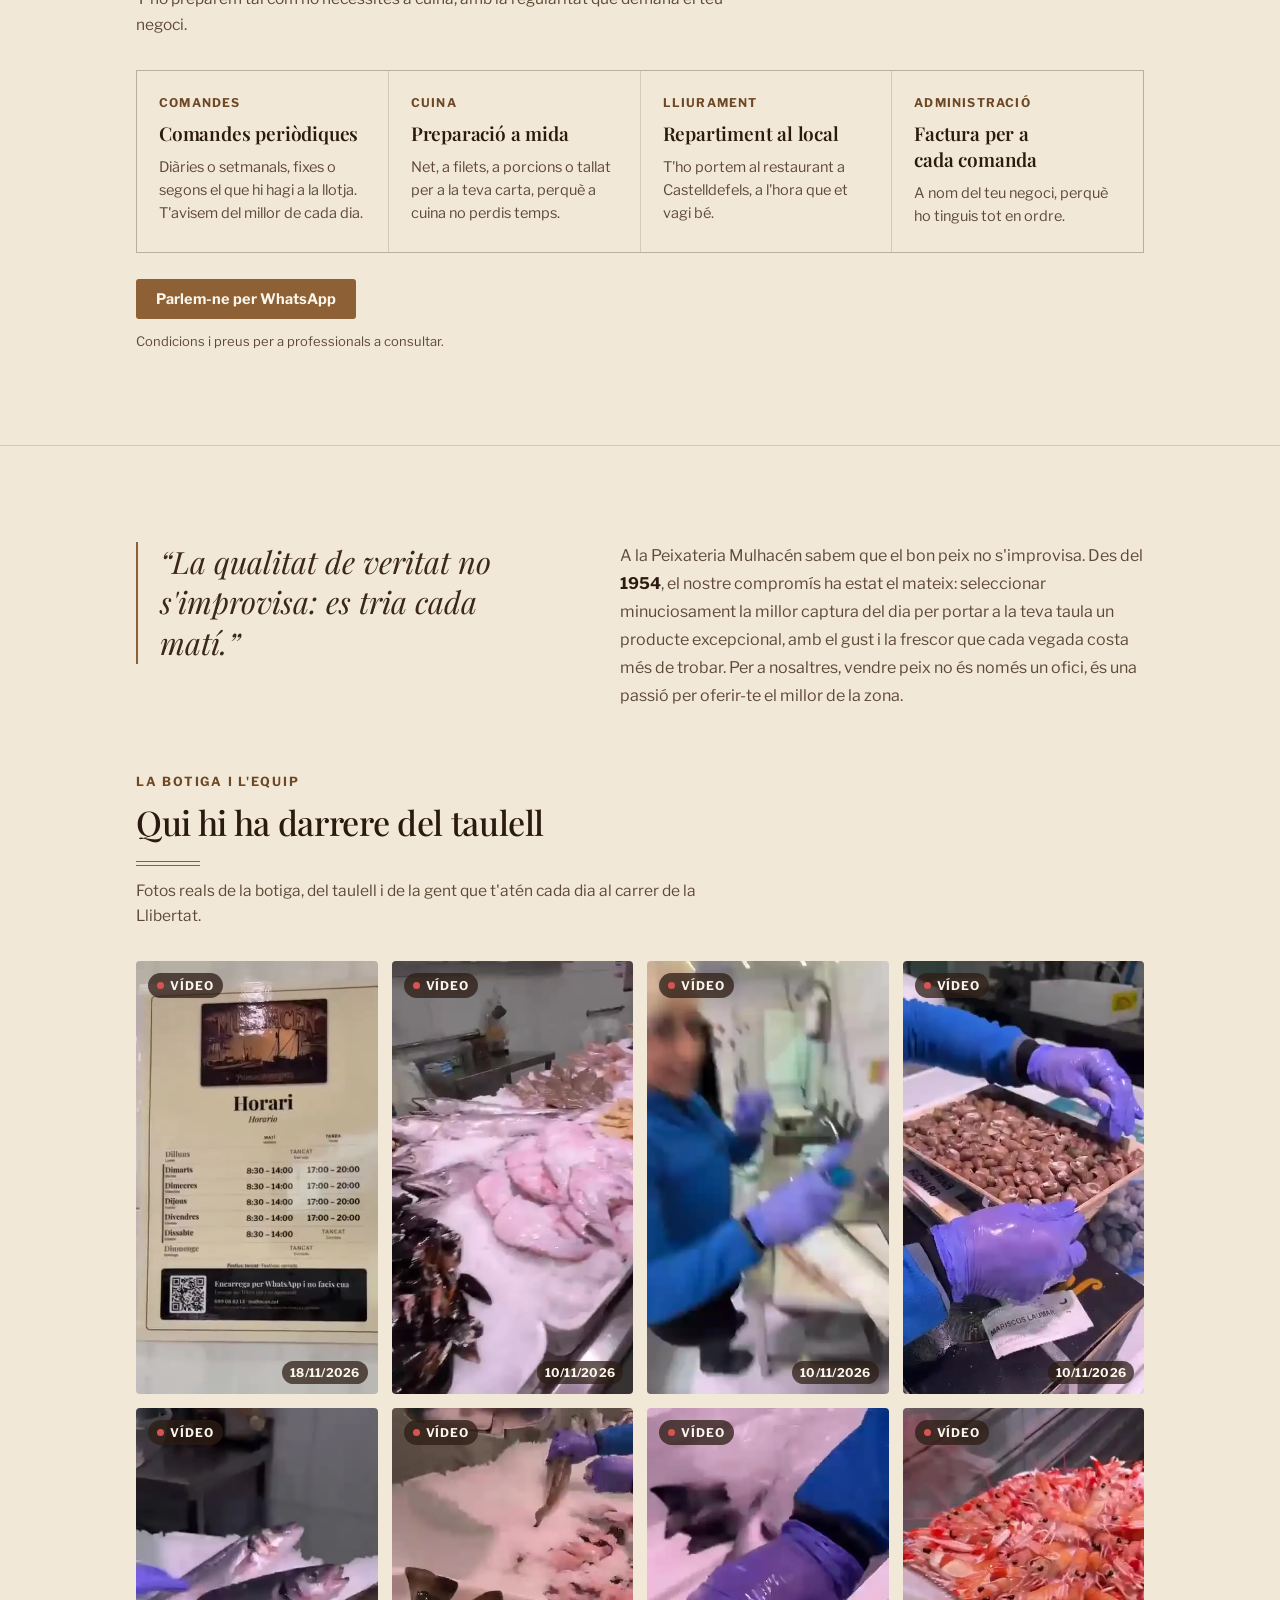
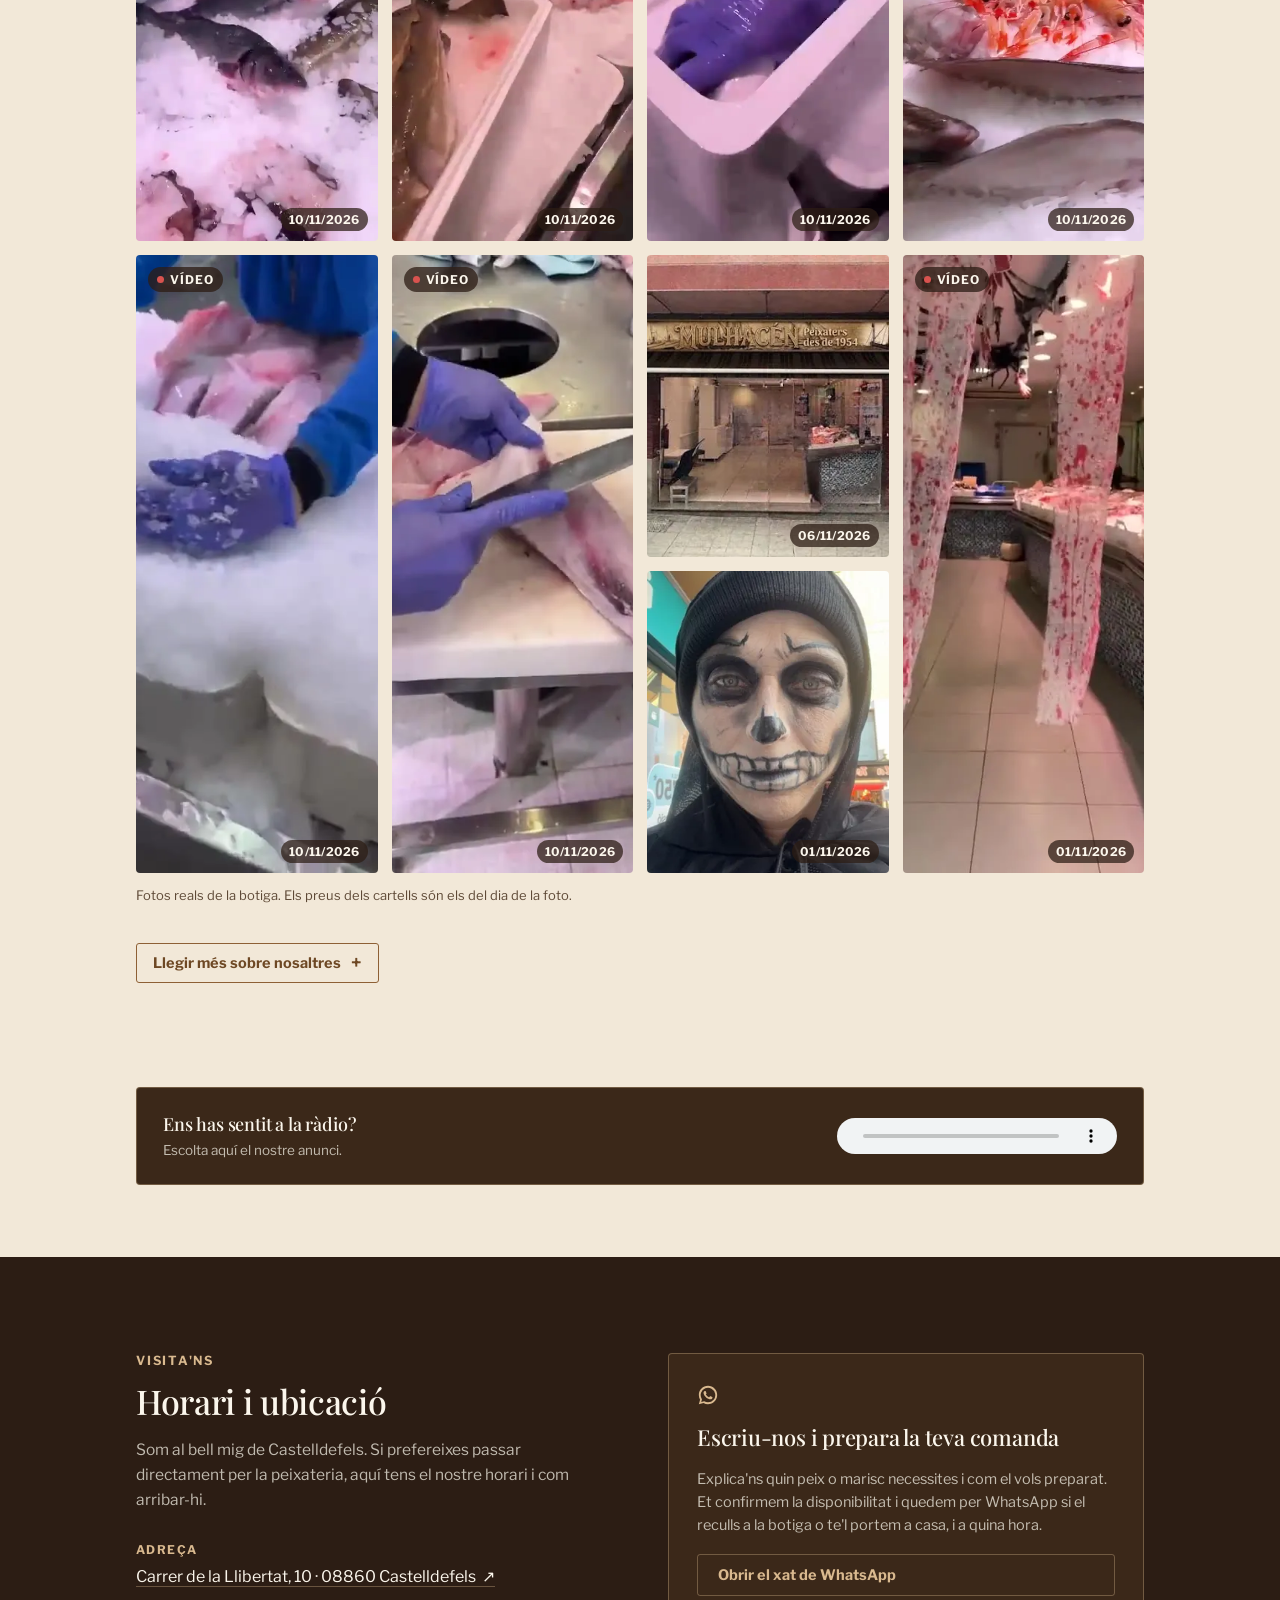
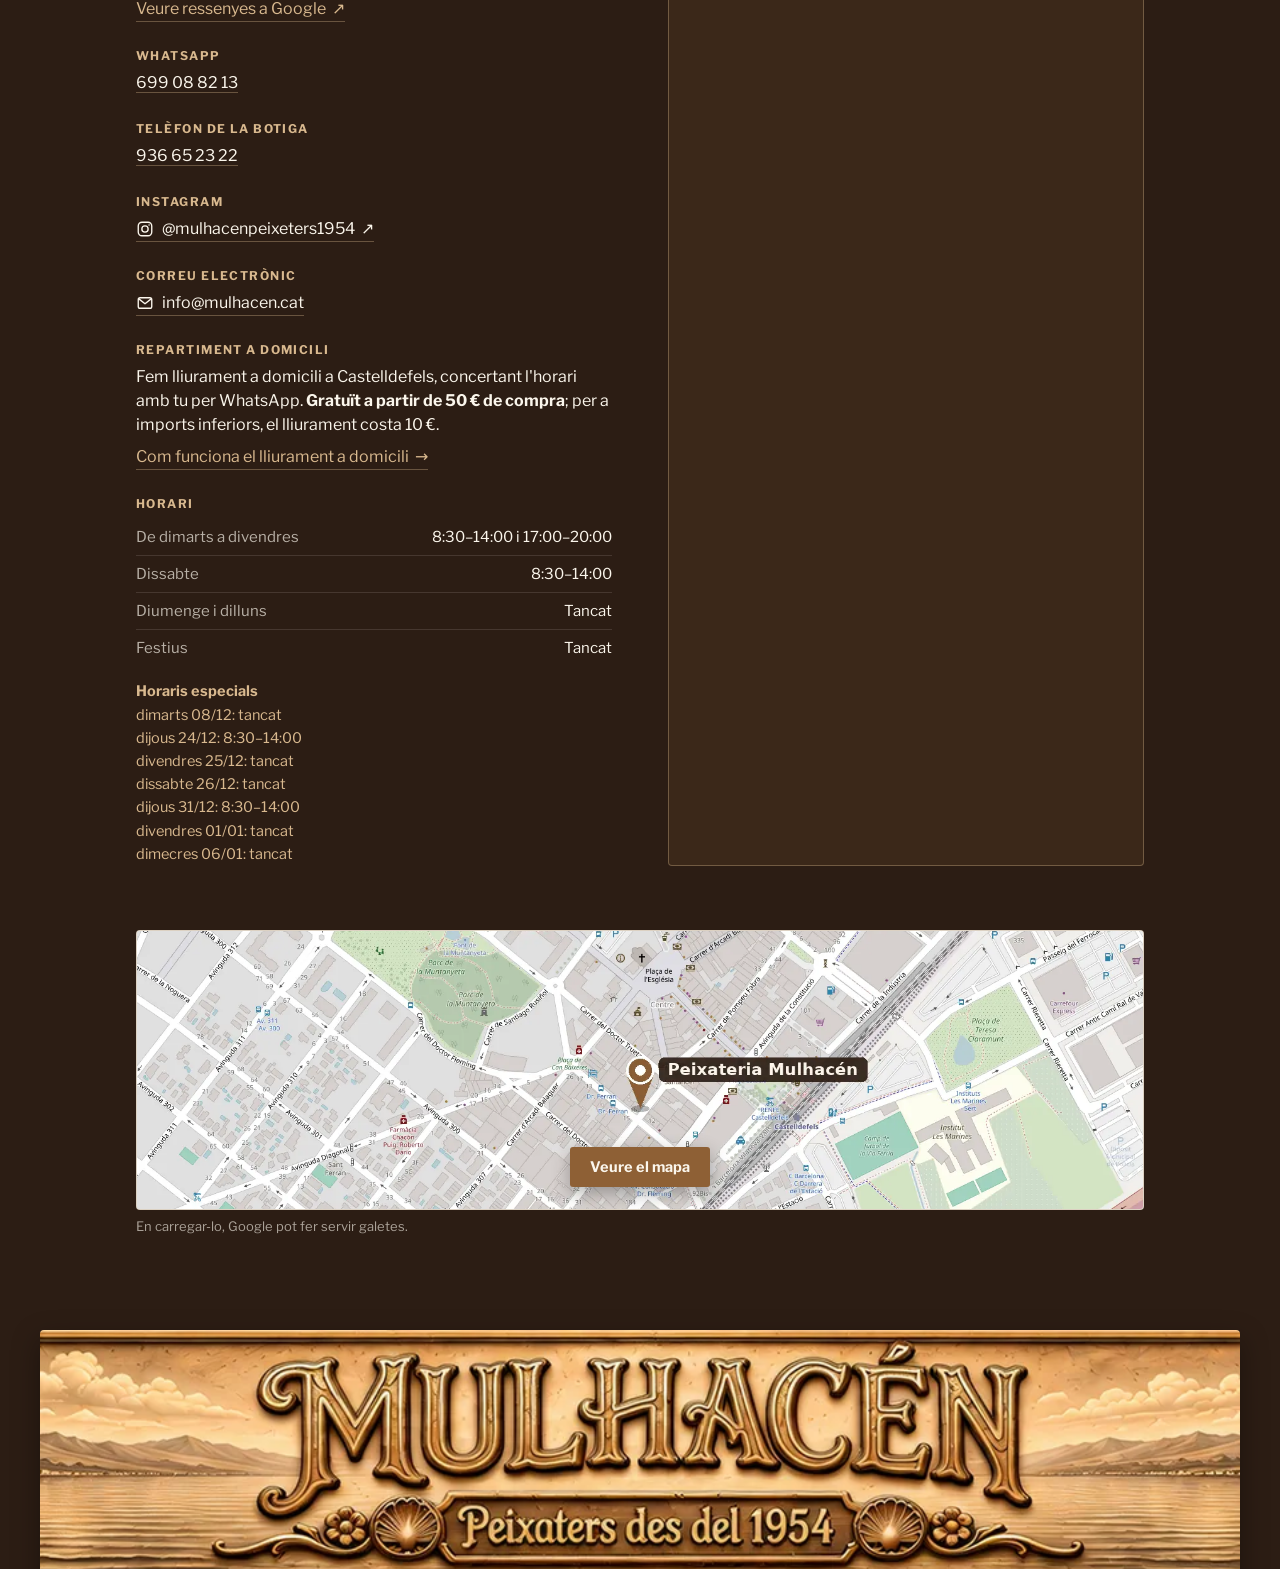
==== commit 25e6aca5: "LSSI: mapa estàtic amb botó per carregar Google Maps, fonts allotjades a la web, text legal de galet" ====
--- a/index.html
+++ b/index.html
@@ -1,4 +1,4 @@
-<!doctype html><html lang="ca"><head><meta charset=utf8><base href="/"><script>document.documentElement.classList.add('js')</script><meta name=viewport content="width=device-width,initial-scale=1"><title>Peixateria Mulhacén · Peix i marisc a Castelldefels</title><link rel="canonical" href="https://mulhacen.cat/"><link rel="alternate" hreflang="ca" href="https://mulhacen.cat/"><link rel="alternate" hreflang="es" href="https://mulhacen.cat/es/"><link rel="alternate" hreflang="en" href="https://mulhacen.cat/en/"><link rel="alternate" hreflang="x-default" href="https://mulhacen.cat/"><link rel="preconnect" href="https://fonts.googleapis.com"><link rel="preconnect" href="https://fonts.gstatic.com" crossorigin><link rel="stylesheet" href="https://fonts.googleapis.com/css2?family=Playfair+Display:ital,wght@0,400;0,500;0,600;0,700;1,400;1,500&family=Libre+Franklin:wght@400;500;600;700;800&display=swap"><link rel="stylesheet" href="https://fonts.googleapis.com/css2?family=Yellowtail&display=swap"><link rel="icon" href="favicon.ico" sizes="48x48"><link rel="icon" type="image/png" sizes="32x32" href="img/favicon-32.png"><link rel="icon" type="image/png" sizes="192x192" href="img/icon-192.png"><link rel="apple-touch-icon" href="img/apple-touch-icon.png"><meta name="theme-color" content="#2C1D14"><meta name="description" content="Peix i marisc de llotja a Castelldefels des del 1954. Encarrega per WhatsApp i no facis cua: recollida a la botiga o a domicili, gratis des de 50 €."><meta property="og:type" content="website"><meta property="og:locale" content="ca_ES"><meta property="og:site_name" content="Peixateria Mulhacén"><meta property="og:title" content="Peixateria Mulhacén · Peix i marisc a Castelldefels"><meta property="og:description" content="Peixateria a Castelldefels des del 1954. Peix i marisc de llotja preparats al teu gust. Encarrega per WhatsApp i no facis cua: recollida a la botiga o a domicili, gratis a partir de 50 €."><meta property="og:url" content="https://mulhacen.cat/"><meta property="og:image" content="https://mulhacen.cat/og.jpg"><meta property="og:image:width" content="1200"><meta property="og:image:height" content="630"><meta name="twitter:card" content="summary_large_image"><meta name="twitter:image" content="https://mulhacen.cat/og.jpg"><meta property="og:image:alt" content="Taulell de la Peixateria Mulhacén amb peix i marisc fresc"><script type="application/ld+json" id="ldStore">{"@context":"https://schema.org","@type":"Store","@id":"https://mulhacen.cat/#store","name":"Peixateria Mulhacén","description":"Peixateria a Castelldefels des del 1954. Peix i marisc de llotja, encàrrecs per WhatsApp, recollida a la botiga o lliurament a domicili.","url":"https://mulhacen.cat/","image":"https://mulhacen.cat/og.jpg","telephone":"+34936652322","foundingDate":"1954","address":{"@type":"PostalAddress","streetAddress":"Carrer de la Llibertat, 10","postalCode":"08860","addressLocality":"Castelldefels","addressRegion":"Barcelona","addressCountry":"ES"},"geo":{"@type":"GeoCoordinates","latitude":41.2788385,"longitude":1.9767289},"openingHoursSpecification":[{"@type":"OpeningHoursSpecification","dayOfWeek":["Tuesday","Wednesday","Thursday","Friday"],"opens":"08:30","closes":"14:00"},{"@type":"OpeningHoursSpecification","dayOfWeek":["Tuesday","Wednesday","Thursday","Friday"],"opens":"17:00","closes":"20:00"},{"@type":"OpeningHoursSpecification","dayOfWeek":"Saturday","opens":"08:30","closes":"14:00"}],"areaServed":"Castelldefels","sameAs":["https://share.google/4iYkjqqurM3KNHHqT","https://www.instagram.com/mulhacenpeixeters1954/"],"email":"info@mulhacen.cat","logo":"https://mulhacen.cat/img/mulhacen-logo.jpg","priceRange":"€€","hasMap":"https://www.google.com/maps/place/?q=place_id:ChIJHfs3fCyDpBIRCZyUIs1L600","contactPoint":{"@type":"ContactPoint","telephone":"+34699088213","contactType":"customer service","availableLanguage":["ca","es","en"],"description":"WhatsApp"}}</script><style>:root{color-scheme:light}body{margin:0;padding:0;font:14px -apple-system,BlinkMacSystemFont,sans-serif;background:#faf9f5;color:#141413}img{max-width:100%}[hidden]:not([hidden=until-found]){display:none!important}</style><script data-goatcounter="https://mulhacen.goatcounter.com/count" async src="js/count.js"></script></head><body>
+<!doctype html><html lang="ca"><head><meta charset=utf8><base href="/"><script>document.documentElement.classList.add('js')</script><meta name=viewport content="width=device-width,initial-scale=1"><title>Peixateria Mulhacén · Peix i marisc a Castelldefels</title><link rel="canonical" href="https://mulhacen.cat/"><link rel="alternate" hreflang="ca" href="https://mulhacen.cat/"><link rel="alternate" hreflang="es" href="https://mulhacen.cat/es/"><link rel="alternate" hreflang="en" href="https://mulhacen.cat/en/"><link rel="alternate" hreflang="x-default" href="https://mulhacen.cat/"><link rel="preload" href="/fonts/playfair-display-normal-latin.woff2" as="font" type="font/woff2" crossorigin><link rel="preload" href="/fonts/libre-franklin-normal-latin.woff2" as="font" type="font/woff2" crossorigin><link rel="stylesheet" href="/fonts/fonts.css"><link rel="icon" href="favicon.ico" sizes="48x48"><link rel="icon" type="image/png" sizes="32x32" href="img/favicon-32.png"><link rel="icon" type="image/png" sizes="192x192" href="img/icon-192.png"><link rel="apple-touch-icon" href="img/apple-touch-icon.png"><meta name="theme-color" content="#2C1D14"><meta name="description" content="Peix i marisc de llotja a Castelldefels des del 1954. Encarrega per WhatsApp i no facis cua: recollida a la botiga o a domicili, gratis des de 50 €."><meta property="og:type" content="website"><meta property="og:locale" content="ca_ES"><meta property="og:site_name" content="Peixateria Mulhacén"><meta property="og:title" content="Peixateria Mulhacén · Peix i marisc a Castelldefels"><meta property="og:description" content="Peixateria a Castelldefels des del 1954. Peix i marisc de llotja preparats al teu gust. Encarrega per WhatsApp i no facis cua: recollida a la botiga o a domicili, gratis a partir de 50 €."><meta property="og:url" content="https://mulhacen.cat/"><meta property="og:image" content="https://mulhacen.cat/og.jpg"><meta property="og:image:width" content="1200"><meta property="og:image:height" content="630"><meta name="twitter:card" content="summary_large_image"><meta name="twitter:image" content="https://mulhacen.cat/og.jpg"><meta property="og:image:alt" content="Taulell de la Peixateria Mulhacén amb peix i marisc fresc"><script type="application/ld+json" id="ldStore">{"@context":"https://schema.org","@type":"Store","@id":"https://mulhacen.cat/#store","name":"Peixateria Mulhacén","description":"Peixateria a Castelldefels des del 1954. Peix i marisc de llotja, encàrrecs per WhatsApp, recollida a la botiga o lliurament a domicili.","url":"https://mulhacen.cat/","image":"https://mulhacen.cat/og.jpg","telephone":"+34936652322","foundingDate":"1954","address":{"@type":"PostalAddress","streetAddress":"Carrer de la Llibertat, 10","postalCode":"08860","addressLocality":"Castelldefels","addressRegion":"Barcelona","addressCountry":"ES"},"geo":{"@type":"GeoCoordinates","latitude":41.2788385,"longitude":1.9767289},"openingHoursSpecification":[{"@type":"OpeningHoursSpecification","dayOfWeek":["Tuesday","Wednesday","Thursday","Friday"],"opens":"08:30","closes":"14:00"},{"@type":"OpeningHoursSpecification","dayOfWeek":["Tuesday","Wednesday","Thursday","Friday"],"opens":"17:00","closes":"20:00"},{"@type":"OpeningHoursSpecification","dayOfWeek":"Saturday","opens":"08:30","closes":"14:00"}],"areaServed":"Castelldefels","sameAs":["https://share.google/4iYkjqqurM3KNHHqT","https://www.instagram.com/mulhacenpeixeters1954/"],"email":"info@mulhacen.cat","logo":"https://mulhacen.cat/img/mulhacen-logo.jpg","priceRange":"€€","hasMap":"https://www.google.com/maps/place/?q=place_id:ChIJHfs3fCyDpBIRCZyUIs1L600","contactPoint":{"@type":"ContactPoint","telephone":"+34699088213","contactType":"customer service","availableLanguage":["ca","es","en"],"description":"WhatsApp"}}</script><style>:root{color-scheme:light}body{margin:0;padding:0;font:14px -apple-system,BlinkMacSystemFont,sans-serif;background:#faf9f5;color:#141413}img{max-width:100%}[hidden]:not([hidden=until-found]){display:none!important}</style><script data-goatcounter="https://mulhacen.goatcounter.com/count" async src="js/count.js"></script></head><body>
 <style>
 
   :root{
@@ -269,9 +269,13 @@
   }
 
   .map-embed{ grid-column:1 / -1; margin-top:8px; }
-  .map-embed iframe{
+  .map-embed iframe, .map-static{
     width:100%; height:280px; border:1px solid var(--line-on-dark); border-radius:4px; display:block;
   }
+  .map-static{ position:relative; overflow:hidden; background:#ddd; }
+  .map-static img{ width:100%; height:100%; object-fit:cover; display:block; }
+  .map-static .btn{ position:absolute; left:50%; bottom:22px; transform:translateX(-50%); border:none; cursor:pointer; box-shadow:0 6px 18px rgba(0,0,0,0.3); }
+  .map-note{ margin-top:8px; font-size:13px; color:rgba(250,246,236,0.62); }
 
   .radio-card{
     grid-column:1 / -1; margin-top:8px; background:var(--marine-2); border:1px solid var(--line-on-dark);
@@ -375,6 +379,15 @@
     font-family:"Yellowtail", "Brush Script MT", cursive; font-size:clamp(22px,2.6vw,28px); line-height:1; white-space:nowrap;
     color:var(--neon-txt);
     text-shadow:0 0 2px #fff, 0 0 6px var(--neon), 0 0 12px rgb(var(--neon-glow)), 0 0 22px rgb(var(--neon-glow)), 0 0 38px rgb(var(--neon-glow));
+  }
+  @media (max-width:759px){
+    #avui .section-head{ position:relative; }
+    #avui .neon{ position:absolute; top:-14px; right:3px; padding:6px 14px 8px; }
+    #avui .neon-txt{ font-size:21px; }
+  }
+  @media (max-width:379px){
+    #avui .neon{ top:-24px; padding:5px 11px 7px; }
+    #avui .neon-txt{ font-size:18px; }
   }
   @media (min-width:760px){
     #avui .section-head{ max-width:none; }
@@ -749,7 +762,7 @@
     .hero-actions{ margin-top:22px; }
     .score{ margin-bottom:18px; }
     .score-num{ font-size:44px; }
-    .map-embed iframe{ height:220px; }
+    .map-embed iframe, .map-static{ height:220px; }
     .contact .whatsapp-card{ display:none; }
   }
 </style>
@@ -1270,7 +1283,11 @@
       </div>
 
       <div class="map-embed">
-        <iframe src="https://maps.google.com/maps?q=Carrer%20de%20la%20Llibertat%2010%2C%2008860%20Castelldefels&z=16&output=embed" loading="lazy" referrerpolicy="no-referrer-when-downgrade" title="Peixateria Mulhacén · Carrer de la Llibertat, 10, Castelldefels"></iframe>
+        <div class="map-static" id="mapStatic">
+          <img src="img/mapa-botiga.webp" width="1600" height="560" loading="lazy" alt="Mapa: la Peixateria Mulhacén és al carrer de la Llibertat, 10, de Castelldefels" data-t-alt="mapAlt">
+          <button type="button" class="btn btn-gold" id="mapBtn" data-t="mapBtn">Veure el mapa</button>
+        </div>
+        <p class="map-note" data-t="mapNote">En carregar-lo, Google pot fer servir galetes.</p>
       </div>
     </div>
   </section>
@@ -1470,7 +1487,7 @@
       panP1:"Aquest Nadal, a més del millor peix, a la Peixateria Mulhacén repartim il·lusió: el <strong>22 de desembre</strong>, el mateix dia que canten El Gordo, <strong>sortegem aquesta panera plena de delícies</strong> entre els nostres clients.",
       panP2:"Si tens cap dubte, pregunta'ns a la botiga. Que la sort (i el bon peix) t'acompanyin! 🍀🐟",
       panOk:"Som-hi! 🎉", panMusicOff:"🔇 Apaga la música", panMusicOn:"🔊 Posa la música",
-      labelCorreu:"Correu electrònic", legalLink:"Avís legal i privacitat", legalTitle:"Avís legal i privacitat", legalBody:"<h3>Qui som</h3><p>Aquest web és de la Peixateria Mulhacén, que porta <strong>Natividad Pérez Taulats</strong>, autònoma, amb NIF <strong>47615668X</strong>. Adreça: Carrer de la Llibertat, 10, 08860 Castelldefels (Barcelona). Telèfon i WhatsApp: 699 08 82 13. Correu: <a href=\"mailto:info@mulhacen.cat\">info@mulhacen.cat</a>.</p><h3>Les teves dades</h3><p>El formulari d'encàrrec no envia res a cap servidor: prepara un missatge que envies tu mateix per WhatsApp. Les dades que ens hi facilitis (nom, telèfon, adreça i comanda) només les fem servir per preparar i lliurar l'encàrrec i atendre't, perquè ens ho demanes tu. No les cedim a ningú i les guardem el temps necessari per a la comanda i per complir les obligacions legals. WhatsApp és un servei de Meta amb les seves pròpies condicions.</p><p>El teu navegador recorda el nom, l'adreça i l'idioma que tries perquè no els hagis de tornar a escriure. Es queden al teu dispositiu i els pots esborrar quan vulguis.</p><h3>Galetes i estadístiques</h3><p>No fem servir galetes pròpies. Comptem les visites amb GoatCounter, que no fa servir galetes ni sap qui ets. El mapa és de Google Maps, i Google hi pot posar les seves galetes.</p><h3>Els teus drets</h3><p>Pots demanar-nos veure, corregir o esborrar les teves dades, o oposar-te que les fem servir, per WhatsApp, per correu o a la botiga. Si creus que no les tractem bé, pots reclamar a l'<a href=\"https://www.aepd.es\" target=\"_blank\" rel=\"noopener\">Agència Espanyola de Protecció de Dades</a>.</p><h3>Fotos i textos</h3><p>Les fotos i els textos d'aquest web són de la Peixateria Mulhacén. Si els vols fer servir, demana'ns-ho.</p>",
+      labelCorreu:"Correu electrònic", legalLink:"Avís legal i privacitat", mapBtn:"Veure el mapa", mapNote:"En carregar-lo, Google pot fer servir galetes.", mapAlt:"Mapa: la Peixateria Mulhacén és al carrer de la Llibertat, 10, de Castelldefels", legalTitle:"Avís legal i privacitat", legalBody:"<h3>Qui som</h3><p>Aquest web és de la Peixateria Mulhacén, que porta <strong>Natividad Pérez Taulats</strong>, autònoma, amb NIF <strong>47615668X</strong>. Adreça: Carrer de la Llibertat, 10, 08860 Castelldefels (Barcelona). Telèfon i WhatsApp: 699 08 82 13. Correu: <a href=\"mailto:info@mulhacen.cat\">info@mulhacen.cat</a>.</p><h3>Les teves dades</h3><p>El formulari d'encàrrec no envia res a cap servidor: prepara un missatge que envies tu mateix per WhatsApp. Les dades que ens hi facilitis (nom, telèfon, adreça i comanda) només les fem servir per preparar i lliurar l'encàrrec i atendre't, perquè ens ho demanes tu. No les cedim a ningú i les guardem el temps necessari per a la comanda i per complir les obligacions legals. WhatsApp és un servei de Meta amb les seves pròpies condicions.</p><p>El teu navegador recorda el nom, l'adreça i l'idioma que tries perquè no els hagis de tornar a escriure. Es queden al teu dispositiu i els pots esborrar quan vulguis.</p><h3>Galetes i estadístiques</h3><p>Aquest web no fa servir galetes, ni pròpies ni de tercers, en obrir-lo. Comptem les visites amb GoatCounter, que no fa servir galetes ni sap qui ets. Les fonts tipogràfiques són al nostre propi servidor. El mapa interactiu de Google Maps només es carrega si toques «Veure el mapa»: llavors Google pot fer servir les seves galetes, segons la seva <a href=\"https://policies.google.com/privacy?hl=ca\" target=\"_blank\" rel=\"noopener\">política de privacitat</a>. El web està allotjat a GitHub Pages (GitHub), que rep l'adreça IP de qui el visita per poder servir-lo.</p><h3>Els teus drets</h3><p>Pots demanar-nos veure, corregir o esborrar les teves dades, o oposar-te que les fem servir, per WhatsApp, per correu o a la botiga. Si creus que no les tractem bé, pots reclamar a l'<a href=\"https://www.aepd.es\" target=\"_blank\" rel=\"noopener\">Agència Espanyola de Protecció de Dades</a>.</p><h3>Fotos i textos</h3><p>Les fotos i els textos d'aquest web són de la Peixateria Mulhacén. Si els vols fer servir, demana'ns-ho.</p>",
       lotsTitle:"Lots a punt d'encarregar", lotAdd:"Afegir a l'encàrrec →",
       lot1T:"Lot familiar setmanal", lot1B:"Uns 3 kg de peix i marisc del dia, net i envasat al buit, a punt per congelar.",
       lot2T:"Lot sense espines", lot2B:"Filets de peix blanc i salmó sense espines. Ideal per als nens.",
@@ -1544,7 +1561,7 @@
       panP1:"Esta Navidad, además del mejor pescado, en la Peixateria Mulhacén repartimos ilusión: el <strong>22 de diciembre</strong>, el mismo día que cantan El Gordo, <strong>sorteamos esta cesta llena de delicias</strong> entre nuestros clientes.",
       panP2:"Si tienes cualquier duda, pregúntanos en la tienda. ¡Que la suerte (y el buen pescado) te acompañen! 🍀🐟",
       panOk:"¡Vamos allá! 🎉", panMusicOff:"🔇 Apagar la música", panMusicOn:"🔊 Poner la música",
-      labelCorreu:"Correo electrónico", legalLink:"Aviso legal y privacidad", legalTitle:"Aviso legal y privacidad", legalBody:"<h3>Quiénes somos</h3><p>Esta web es de la Peixateria Mulhacén, que lleva <strong>Natividad Pérez Taulats</strong>, autónoma, con NIF <strong>47615668X</strong>. Dirección: Carrer de la Llibertat, 10, 08860 Castelldefels (Barcelona). Teléfono y WhatsApp: 699 08 82 13. Correo: <a href=\"mailto:info@mulhacen.cat\">info@mulhacen.cat</a>.</p><h3>Tus datos</h3><p>El formulario de encargo no envía nada a ningún servidor: prepara un mensaje que mandas tú por WhatsApp. Los datos que nos des (nombre, teléfono, dirección y pedido) solo los usamos para preparar y entregar el encargo y atenderte, porque nos lo pides tú. No los cedemos a nadie y los guardamos el tiempo necesario para el pedido y para cumplir las obligaciones legales. WhatsApp es un servicio de Meta con sus propias condiciones.</p><p>Tu navegador recuerda el nombre, la dirección y el idioma que elijas para que no tengas que volver a escribirlos. Se quedan en tu dispositivo y puedes borrarlos cuando quieras.</p><h3>Cookies y estadísticas</h3><p>No usamos cookies propias. Contamos las visitas con GoatCounter, que no usa cookies ni sabe quién eres. El mapa es de Google Maps, y Google puede poner sus cookies.</p><h3>Tus derechos</h3><p>Puedes pedirnos ver, corregir o borrar tus datos, u oponerte a que los usemos, por WhatsApp, por correo o en la tienda. Si crees que no los tratamos bien, puedes reclamar a la <a href=\"https://www.aepd.es\" target=\"_blank\" rel=\"noopener\">Agencia Española de Protección de Datos</a>.</p><h3>Fotos y textos</h3><p>Las fotos y los textos de esta web son de la Peixateria Mulhacén. Si quieres usarlos, pídenoslo.</p>",
+      labelCorreu:"Correo electrónico", legalLink:"Aviso legal y privacidad", mapBtn:"Ver el mapa", mapNote:"Al cargarlo, Google puede usar cookies.", mapAlt:"Mapa: la Peixateria Mulhacén está en el carrer de la Llibertat, 10, de Castelldefels", legalTitle:"Aviso legal y privacidad", legalBody:"<h3>Quiénes somos</h3><p>Esta web es de la Peixateria Mulhacén, que lleva <strong>Natividad Pérez Taulats</strong>, autónoma, con NIF <strong>47615668X</strong>. Dirección: Carrer de la Llibertat, 10, 08860 Castelldefels (Barcelona). Teléfono y WhatsApp: 699 08 82 13. Correo: <a href=\"mailto:info@mulhacen.cat\">info@mulhacen.cat</a>.</p><h3>Tus datos</h3><p>El formulario de encargo no envía nada a ningún servidor: prepara un mensaje que mandas tú por WhatsApp. Los datos que nos des (nombre, teléfono, dirección y pedido) solo los usamos para preparar y entregar el encargo y atenderte, porque nos lo pides tú. No los cedemos a nadie y los guardamos el tiempo necesario para el pedido y para cumplir las obligaciones legales. WhatsApp es un servicio de Meta con sus propias condiciones.</p><p>Tu navegador recuerda el nombre, la dirección y el idioma que elijas para que no tengas que volver a escribirlos. Se quedan en tu dispositivo y puedes borrarlos cuando quieras.</p><h3>Cookies y estadísticas</h3><p>Esta web no usa cookies, ni propias ni de terceros, al abrirla. Contamos las visitas con GoatCounter, que no usa cookies ni sabe quién eres. Las fuentes tipográficas están en nuestro propio servidor. El mapa interactivo de Google Maps solo se carga si tocas «Ver el mapa»: entonces Google puede usar sus cookies, según su <a href=\"https://policies.google.com/privacy?hl=es\" target=\"_blank\" rel=\"noopener\">política de privacidad</a>. La web está alojada en GitHub Pages (GitHub), que recibe la dirección IP de quien la visita para poder servirla.</p><h3>Tus derechos</h3><p>Puedes pedirnos ver, corregir o borrar tus datos, u oponerte a que los usemos, por WhatsApp, por correo o en la tienda. Si crees que no los tratamos bien, puedes reclamar a la <a href=\"https://www.aepd.es\" target=\"_blank\" rel=\"noopener\">Agencia Española de Protección de Datos</a>.</p><h3>Fotos y textos</h3><p>Las fotos y los textos de esta web son de la Peixateria Mulhacén. Si quieres usarlos, pídenoslo.</p>",
       lotsTitle:"Lotes listos para encargar", lotAdd:"Añadir al encargo →",
       lot1T:"Lote familiar semanal", lot1B:"Unos 3 kg de pescado y marisco del día, limpio y envasado al vacío, listo para congelar.",
       lot2T:"Lote sin espinas", lot2B:"Filetes de pescado blanco y salmón sin espinas. Ideal para los niños.",
@@ -1650,7 +1667,7 @@
       panP1:"This Christmas we're sharing more than the best fish: on <strong>22 December</strong>, the day of El Gordo, Spain's big Christmas lottery draw, <strong>we're raffling this hamper full of treats</strong> among our customers.",
       panP2:"Any questions? Just ask us in the shop. May luck (and great fish) be with you! 🍀🐟",
       panOk:"Let's go! 🎉", panMusicOff:"🔇 Music off", panMusicOn:"🔊 Music on",
-      labelCorreu:"Email", legalLink:"Legal notice and privacy", legalTitle:"Legal notice and privacy", legalBody:"<h3>Who we are</h3><p>This website belongs to Peixateria Mulhacén, run by <strong>Natividad Pérez Taulats</strong>, self-employed, tax ID (NIF) <strong>47615668X</strong>. Address: Carrer de la Llibertat, 10, 08860 Castelldefels (Barcelona), Spain. Phone and WhatsApp: +34 699 08 82 13. Email: <a href=\"mailto:info@mulhacen.cat\">info@mulhacen.cat</a>.</p><h3>Your data</h3><p>The order form does not send anything to a server: it prepares a message that you send yourself on WhatsApp. We only use the details you give us (name, phone, address and order) to prepare and deliver your order and to help you, because you ask us to. We do not share them with anyone and keep them only as long as the order and the law require. WhatsApp is a Meta service with its own terms.</p><p>Your browser remembers your name, address and chosen language so you don't have to type them again. They stay on your device and you can delete them at any time.</p><h3>Cookies and statistics</h3><p>We don't use our own cookies. We count visits with GoatCounter, which uses no cookies and doesn't know who you are. The map is from Google Maps, and Google may set its own cookies.</p><h3>Your rights</h3><p>You can ask us to see, correct or delete your data, or object to its use, on WhatsApp, by email or in the shop. If you think we are not handling it properly, you can complain to the Spanish Data Protection Agency (<a href=\"https://www.aepd.es\" target=\"_blank\" rel=\"noopener\">AEPD</a>).</p><h3>Photos and texts</h3><p>The photos and texts on this website belong to Peixateria Mulhacén. If you would like to use them, please ask us.</p>",
+      labelCorreu:"Email", legalLink:"Legal notice and privacy", mapBtn:"Show map", mapNote:"When it loads, Google may use cookies.", mapAlt:"Map: Peixateria Mulhacén is at Carrer de la Llibertat, 10, Castelldefels", legalTitle:"Legal notice and privacy", legalBody:"<h3>Who we are</h3><p>This website belongs to Peixateria Mulhacén, run by <strong>Natividad Pérez Taulats</strong>, self-employed, tax ID (NIF) <strong>47615668X</strong>. Address: Carrer de la Llibertat, 10, 08860 Castelldefels (Barcelona), Spain. Phone and WhatsApp: +34 699 08 82 13. Email: <a href=\"mailto:info@mulhacen.cat\">info@mulhacen.cat</a>.</p><h3>Your data</h3><p>The order form does not send anything to a server: it prepares a message that you send yourself on WhatsApp. We only use the details you give us (name, phone, address and order) to prepare and deliver your order and to help you, because you ask us to. We do not share them with anyone and keep them only as long as the order and the law require. WhatsApp is a Meta service with its own terms.</p><p>Your browser remembers your name, address and chosen language so you don't have to type them again. They stay on your device and you can delete them at any time.</p><h3>Cookies and statistics</h3><p>This website sets no cookies, our own or third-party, when you open it. We count visits with GoatCounter, which uses no cookies and doesn't know who you are. The fonts are served from our own server. The interactive Google Maps map only loads if you tap “Show map”: Google may then use its own cookies, under its <a href=\"https://policies.google.com/privacy?hl=en\" target=\"_blank\" rel=\"noopener\">privacy policy</a>. The website is hosted on GitHub Pages (GitHub), which receives visitors' IP addresses in order to serve it.</p><h3>Your rights</h3><p>You can ask us to see, correct or delete your data, or object to its use, on WhatsApp, by email or in the shop. If you think we are not handling it properly, you can complain to the Spanish Data Protection Agency (<a href=\"https://www.aepd.es\" target=\"_blank\" rel=\"noopener\">AEPD</a>).</p><h3>Photos and texts</h3><p>The photos and texts on this website belong to Peixateria Mulhacén. If you would like to use them, please ask us.</p>",
       lotsTitle:"Ready-to-order boxes", lotAdd:"Add to order →",
       lot1T:"Weekly family box", lot1B:"About 3 kg of the day's fish and seafood, cleaned and vacuum-packed, ready to freeze.",
       lot2T:"Boneless box", lot2B:"Boneless white fish and salmon fillets. Great for kids.",
@@ -1693,6 +1710,19 @@
   function track(path){
     try{ if(window.goatcounter && window.goatcounter.count){ window.goatcounter.count({ path:path, title:path, event:true }); } }catch(e){}
   }
+
+  (function(){
+    var b = document.getElementById('mapBtn');
+    if(!b) return;
+    b.addEventListener('click', function(){
+      var box = document.getElementById('mapStatic'), f = document.createElement('iframe');
+      f.src = 'https://maps.google.com/maps?q=Carrer%20de%20la%20Llibertat%2010%2C%2008860%20Castelldefels&z=16&output=embed';
+      f.title = 'Peixateria Mulhacén · Carrer de la Llibertat, 10, Castelldefels';
+      f.referrerPolicy = 'no-referrer-when-downgrade';
+      box.parentNode.replaceChild(f, box);
+      if(window.goatcounter && goatcounter.count) goatcounter.count({ path:'mapa', title:'mapa', event:true });
+    });
+  })();
 
   function translateIn(root, t){
     root.querySelectorAll('[data-t]').forEach(function(el){ var v=t[el.getAttribute('data-t')]; if(typeof v==='string') el.innerHTML = v; });
--- a/fonts/fonts.css
+++ b/fonts/fonts.css
@@ -0,0 +1,8 @@
+@font-face{font-family:'Libre Franklin';font-style:normal;font-weight:400 800;font-display:swap;src:url(/fonts/libre-franklin-normal-latin-ext.woff2) format('woff2');unicode-range:U+0100-02BA, U+02BD-02C5, U+02C7-02CC, U+02CE-02D7, U+02DD-02FF, U+0304, U+0308, U+0329, U+1D00-1DBF, U+1E00-1E9F, U+1EF2-1EFF, U+2020, U+20A0-20AB, U+20AD-20C4, U+2113, U+2C60-2C7F, U+A720-A7FF}
+@font-face{font-family:'Libre Franklin';font-style:normal;font-weight:400 800;font-display:swap;src:url(/fonts/libre-franklin-normal-latin.woff2) format('woff2');unicode-range:U+0000-00FF, U+0131, U+0152-0153, U+02BB-02BC, U+02C6, U+02DA, U+02DC, U+0304, U+0308, U+0329, U+2000-206F, U+20AC, U+2122, U+2191, U+2193, U+2212, U+2215, U+FEFF, U+FFFD}
+@font-face{font-family:'Playfair Display';font-style:italic;font-weight:400 500;font-display:swap;src:url(/fonts/playfair-display-italic-latin-ext.woff2) format('woff2');unicode-range:U+0100-02BA, U+02BD-02C5, U+02C7-02CC, U+02CE-02D7, U+02DD-02FF, U+0304, U+0308, U+0329, U+1D00-1DBF, U+1E00-1E9F, U+1EF2-1EFF, U+2020, U+20A0-20AB, U+20AD-20C4, U+2113, U+2C60-2C7F, U+A720-A7FF}
+@font-face{font-family:'Playfair Display';font-style:italic;font-weight:400 500;font-display:swap;src:url(/fonts/playfair-display-italic-latin.woff2) format('woff2');unicode-range:U+0000-00FF, U+0131, U+0152-0153, U+02BB-02BC, U+02C6, U+02DA, U+02DC, U+0304, U+0308, U+0329, U+2000-206F, U+20AC, U+2122, U+2191, U+2193, U+2212, U+2215, U+FEFF, U+FFFD}
+@font-face{font-family:'Playfair Display';font-style:normal;font-weight:400 700;font-display:swap;src:url(/fonts/playfair-display-normal-latin-ext.woff2) format('woff2');unicode-range:U+0100-02BA, U+02BD-02C5, U+02C7-02CC, U+02CE-02D7, U+02DD-02FF, U+0304, U+0308, U+0329, U+1D00-1DBF, U+1E00-1E9F, U+1EF2-1EFF, U+2020, U+20A0-20AB, U+20AD-20C4, U+2113, U+2C60-2C7F, U+A720-A7FF}
+@font-face{font-family:'Playfair Display';font-style:normal;font-weight:400 700;font-display:swap;src:url(/fonts/playfair-display-normal-latin.woff2) format('woff2');unicode-range:U+0000-00FF, U+0131, U+0152-0153, U+02BB-02BC, U+02C6, U+02DA, U+02DC, U+0304, U+0308, U+0329, U+2000-206F, U+20AC, U+2122, U+2191, U+2193, U+2212, U+2215, U+FEFF, U+FFFD}
+@font-face{font-family:'Yellowtail';font-style:normal;font-weight:400;font-display:swap;src:url(/fonts/yellowtail-normal-latin-ext.woff2) format('woff2');unicode-range:U+0100-02BA, U+02BD-02C5, U+02C7-02CC, U+02CE-02D7, U+02DD-02FF, U+0304, U+0308, U+0329, U+1D00-1DBF, U+1E00-1E9F, U+1EF2-1EFF, U+2020, U+20A0-20AB, U+20AD-20C4, U+2113, U+2C60-2C7F, U+A720-A7FF}
+@font-face{font-family:'Yellowtail';font-style:normal;font-weight:400;font-display:swap;src:url(/fonts/yellowtail-normal-latin.woff2) format('woff2');unicode-range:U+0000-00FF, U+0131, U+0152-0153, U+02BB-02BC, U+02C6, U+02DA, U+02DC, U+0304, U+0308, U+0329, U+2000-206F, U+20AC, U+2122, U+2191, U+2193, U+2212, U+2215, U+FEFF, U+FFFD}
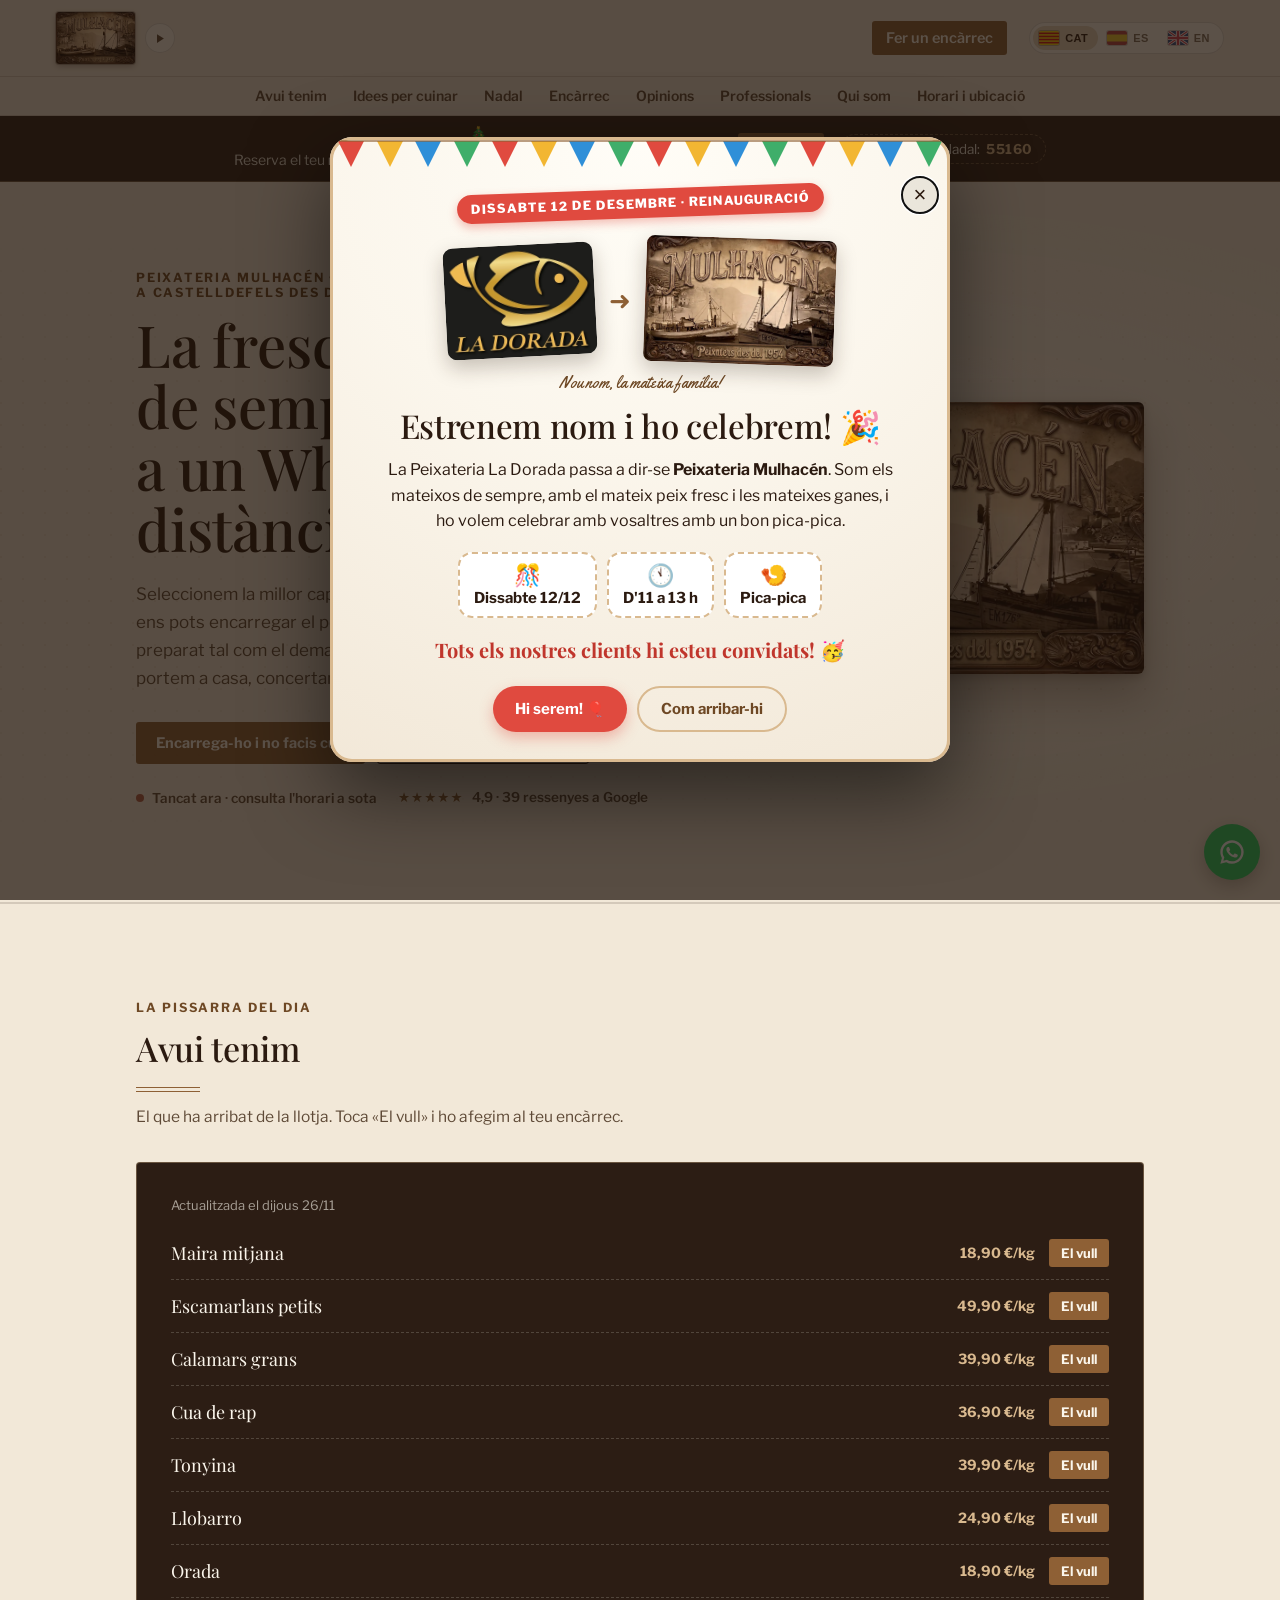
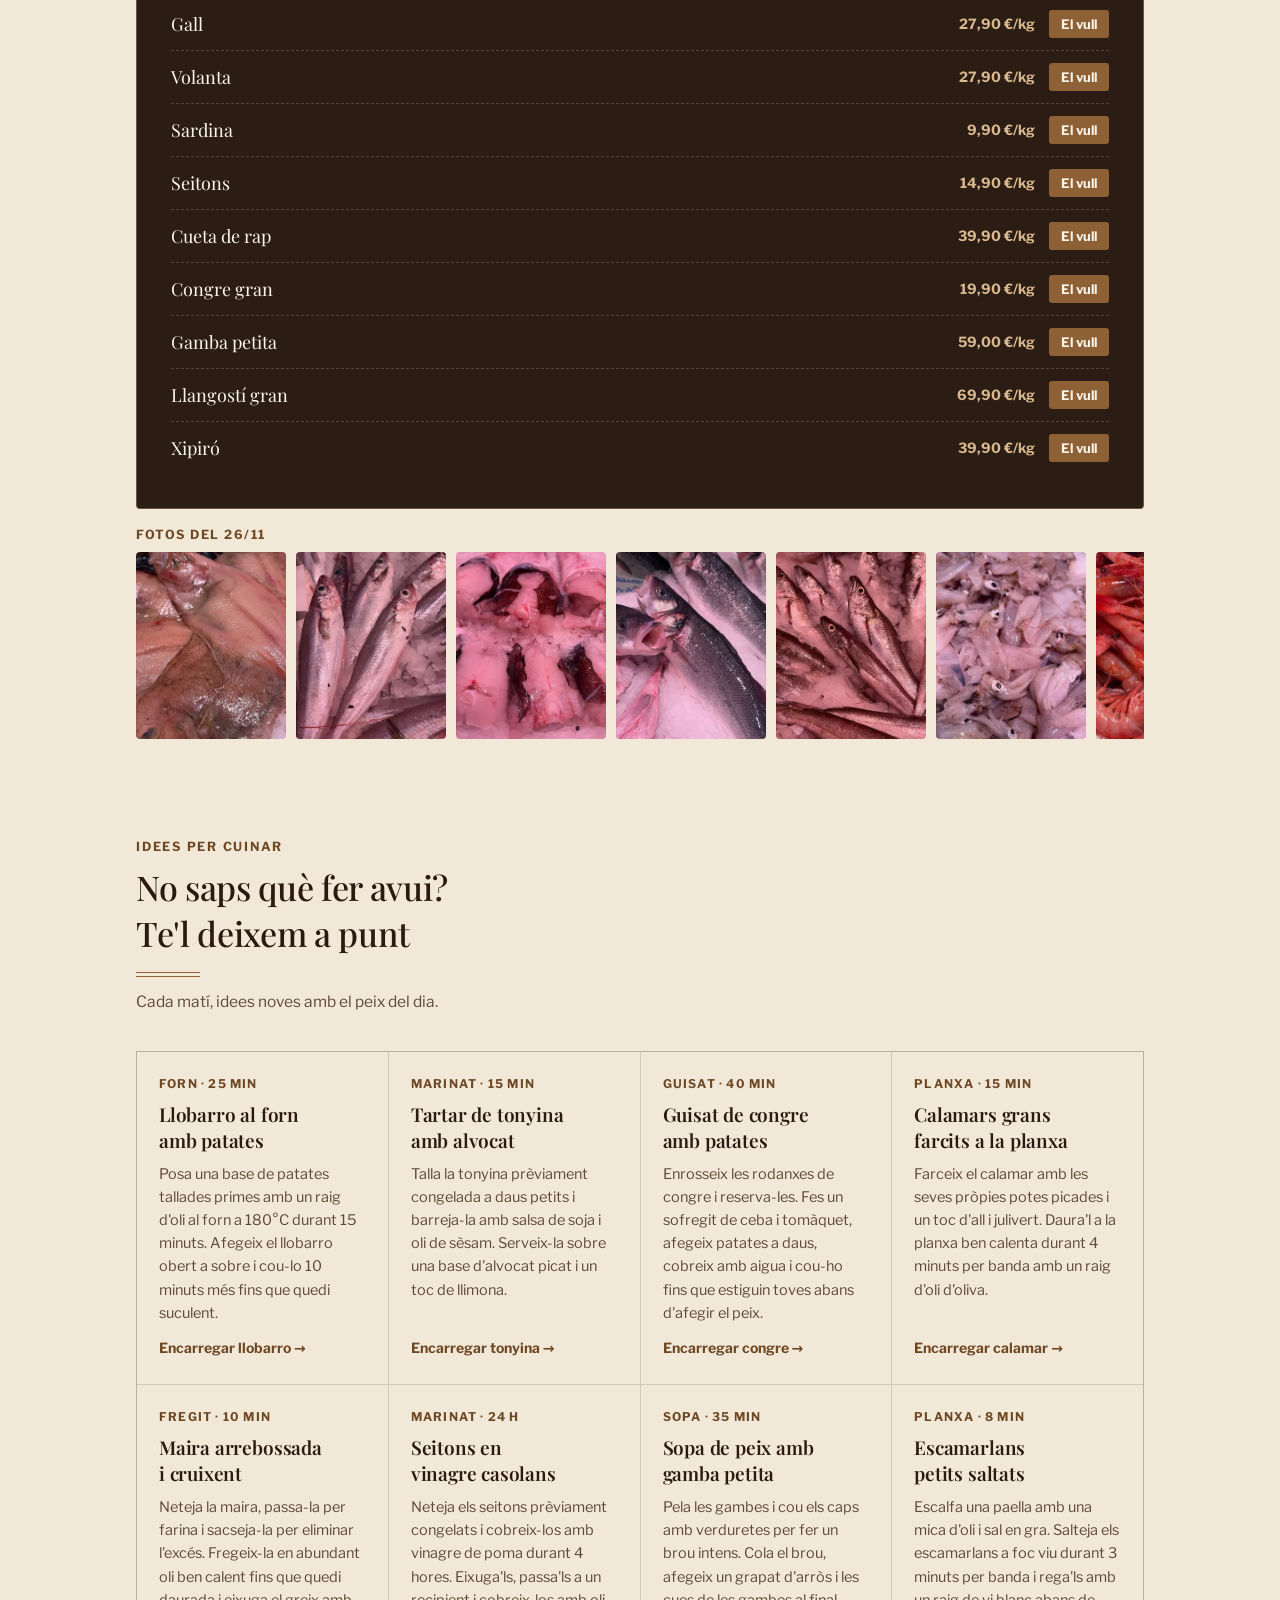
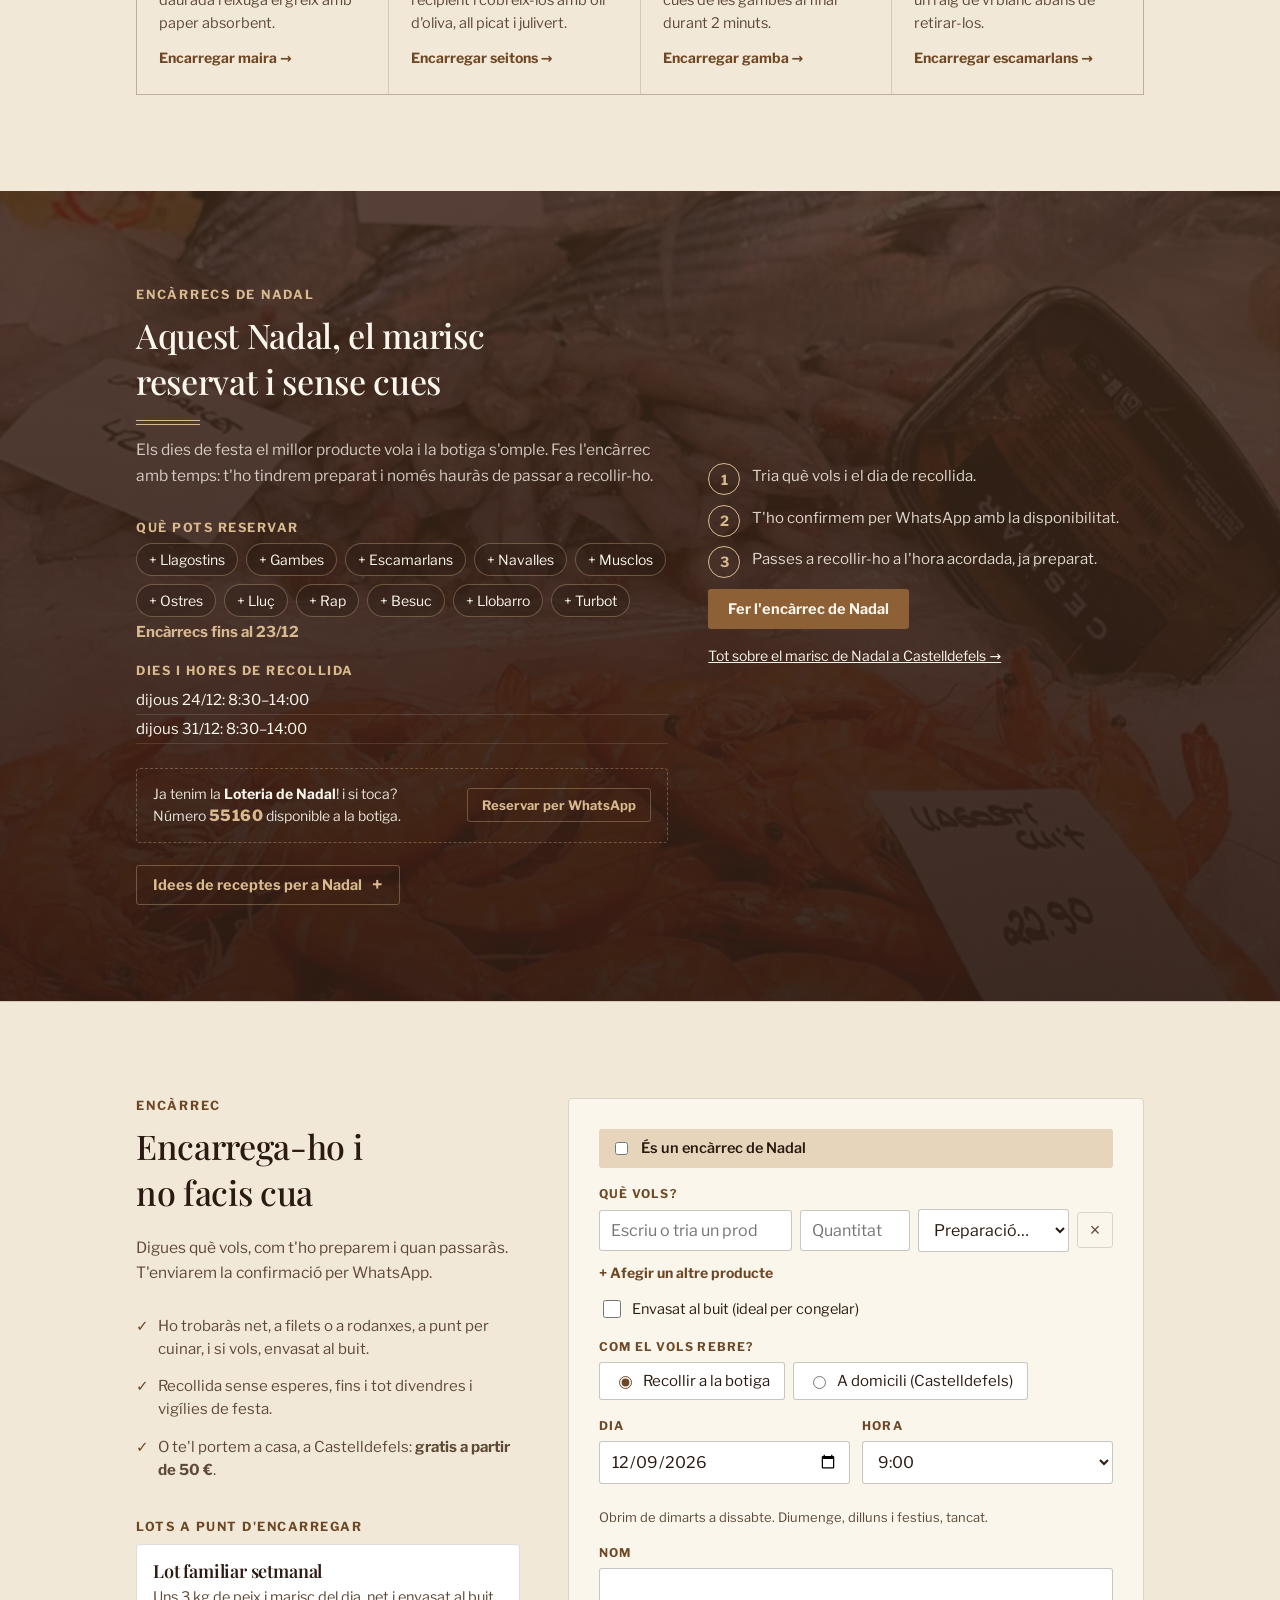
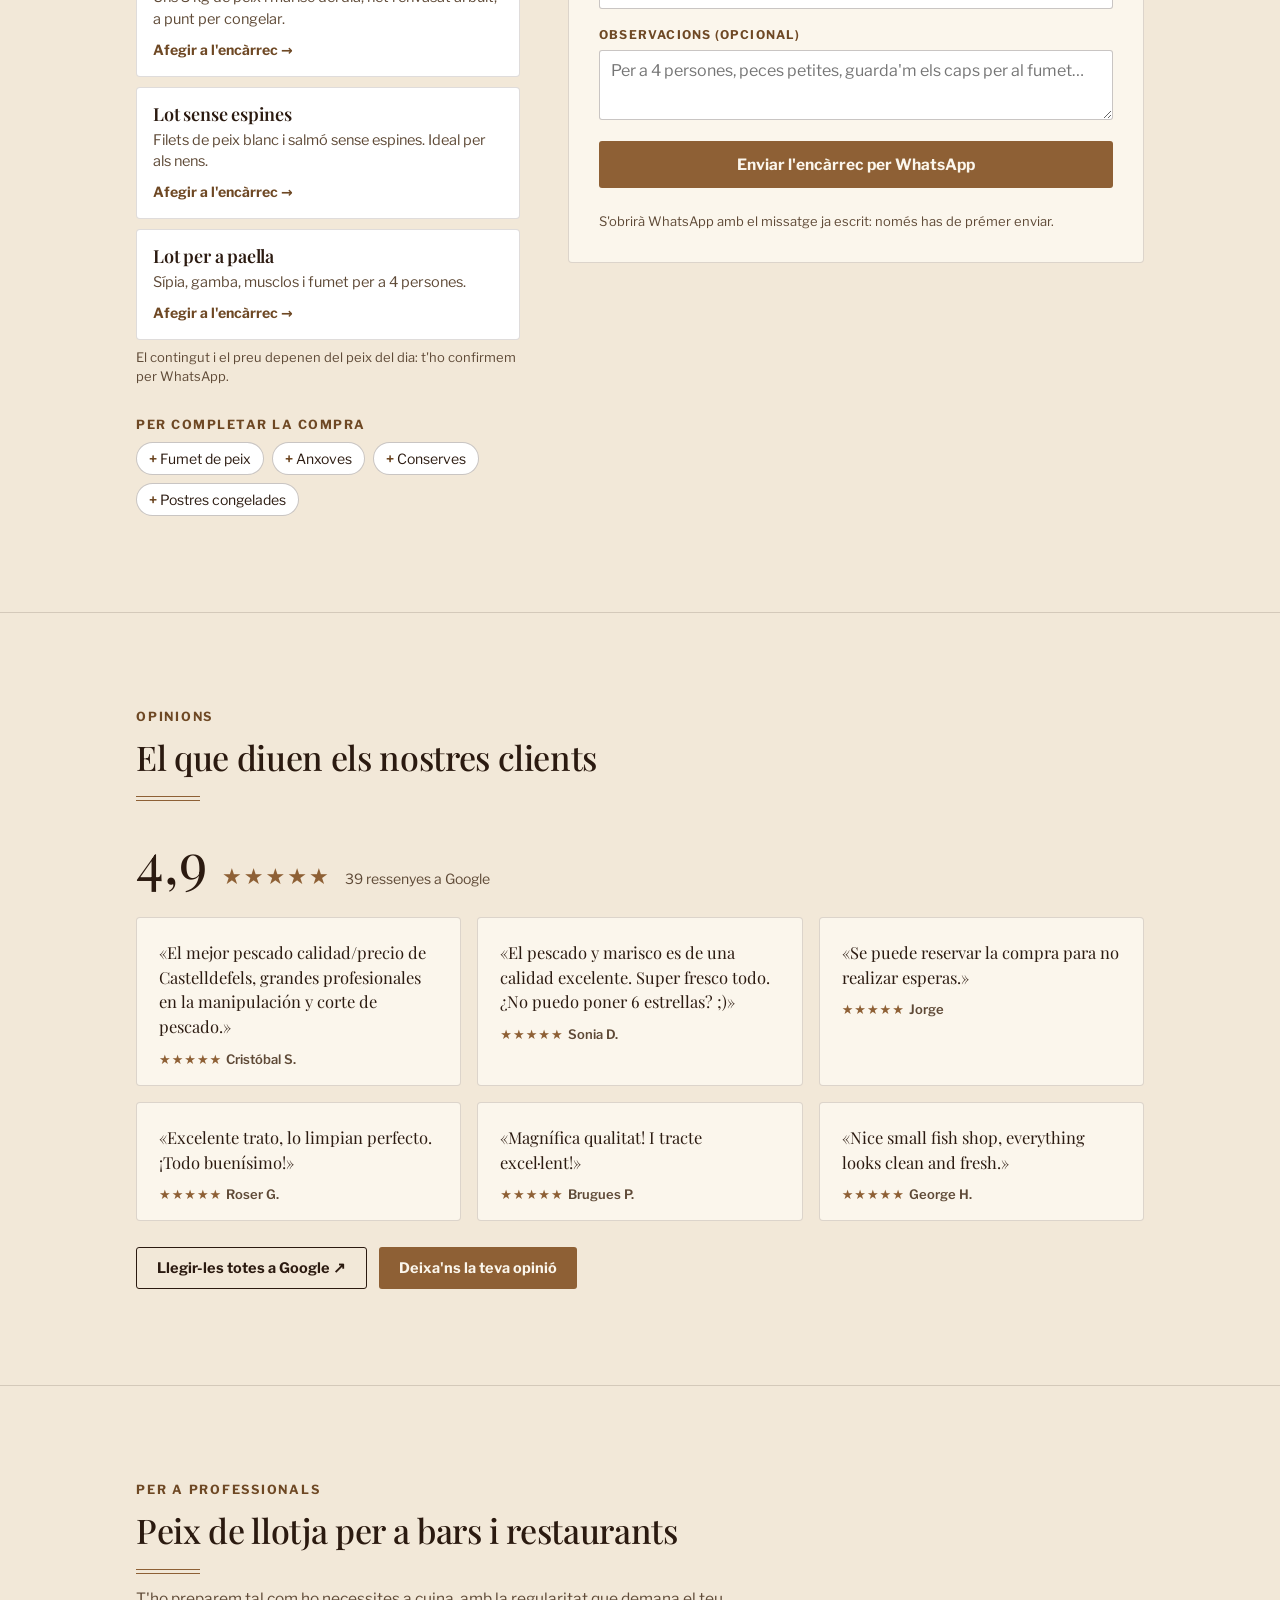
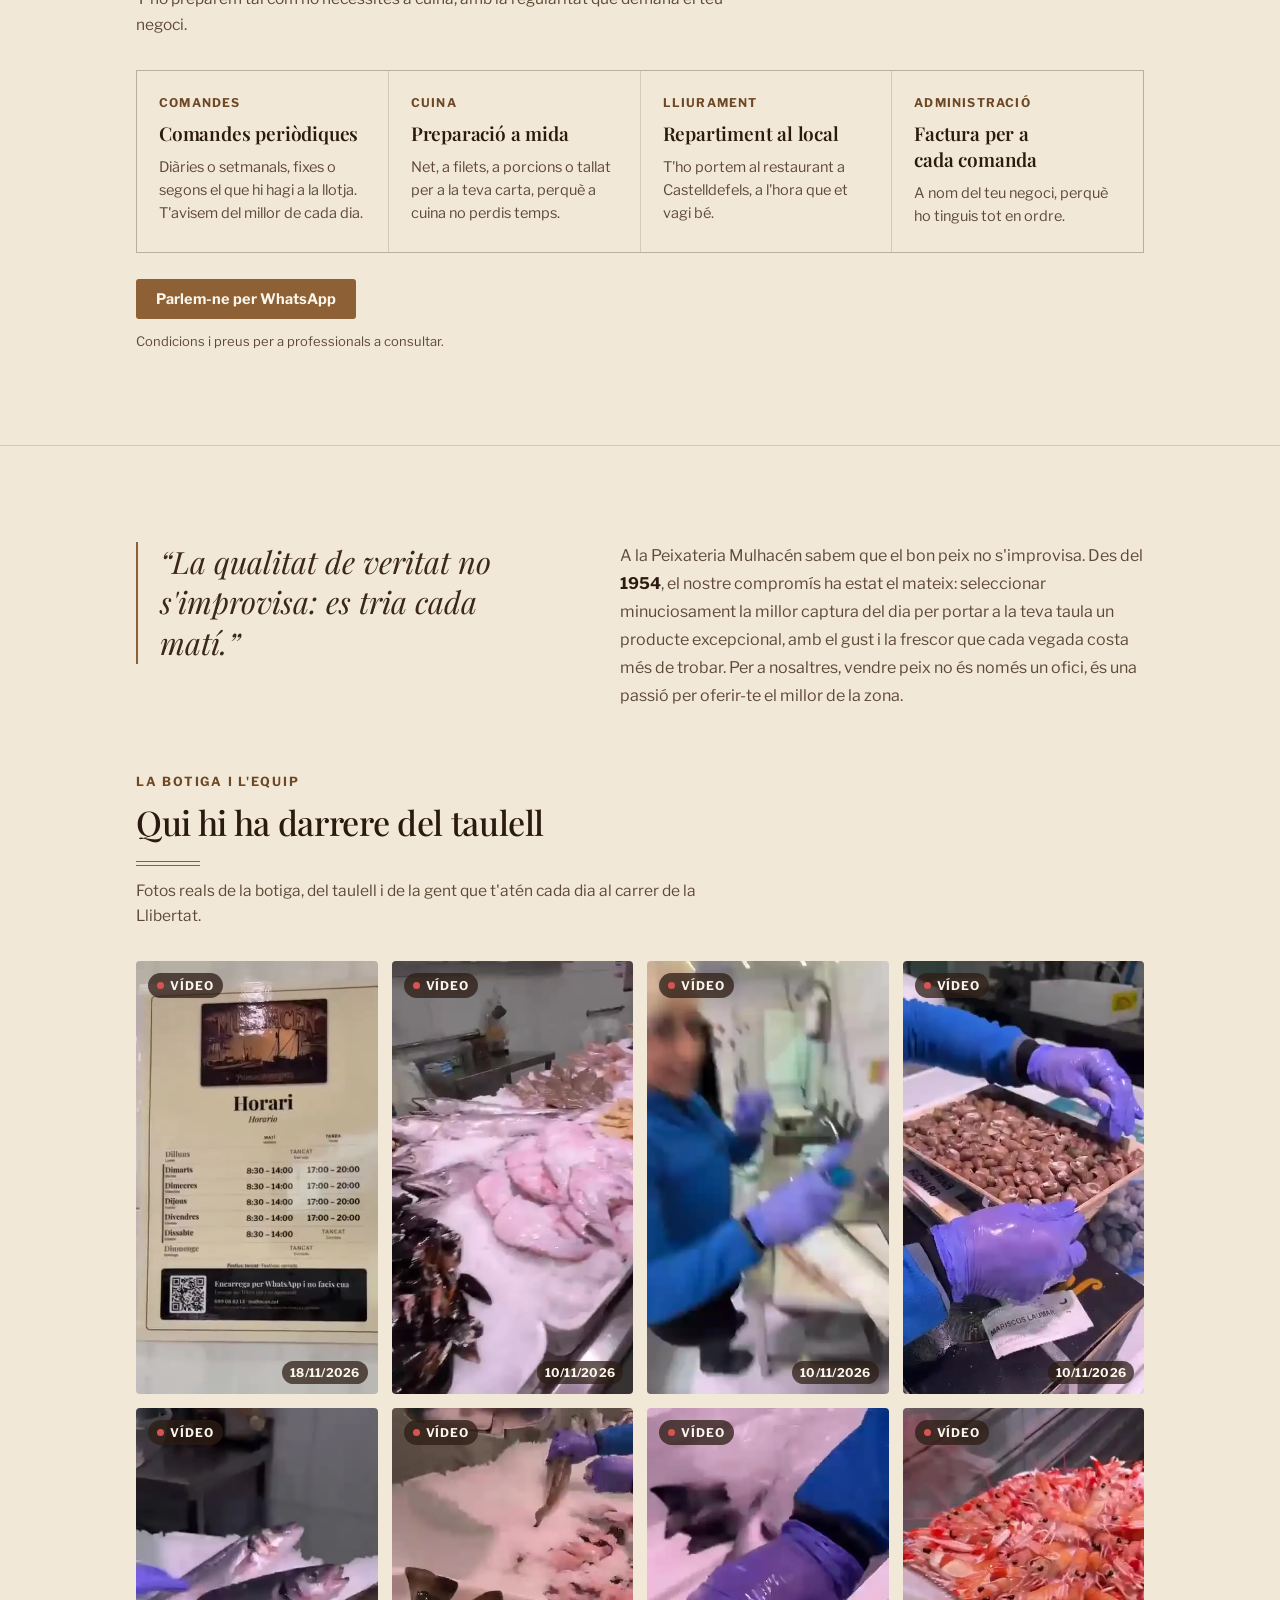
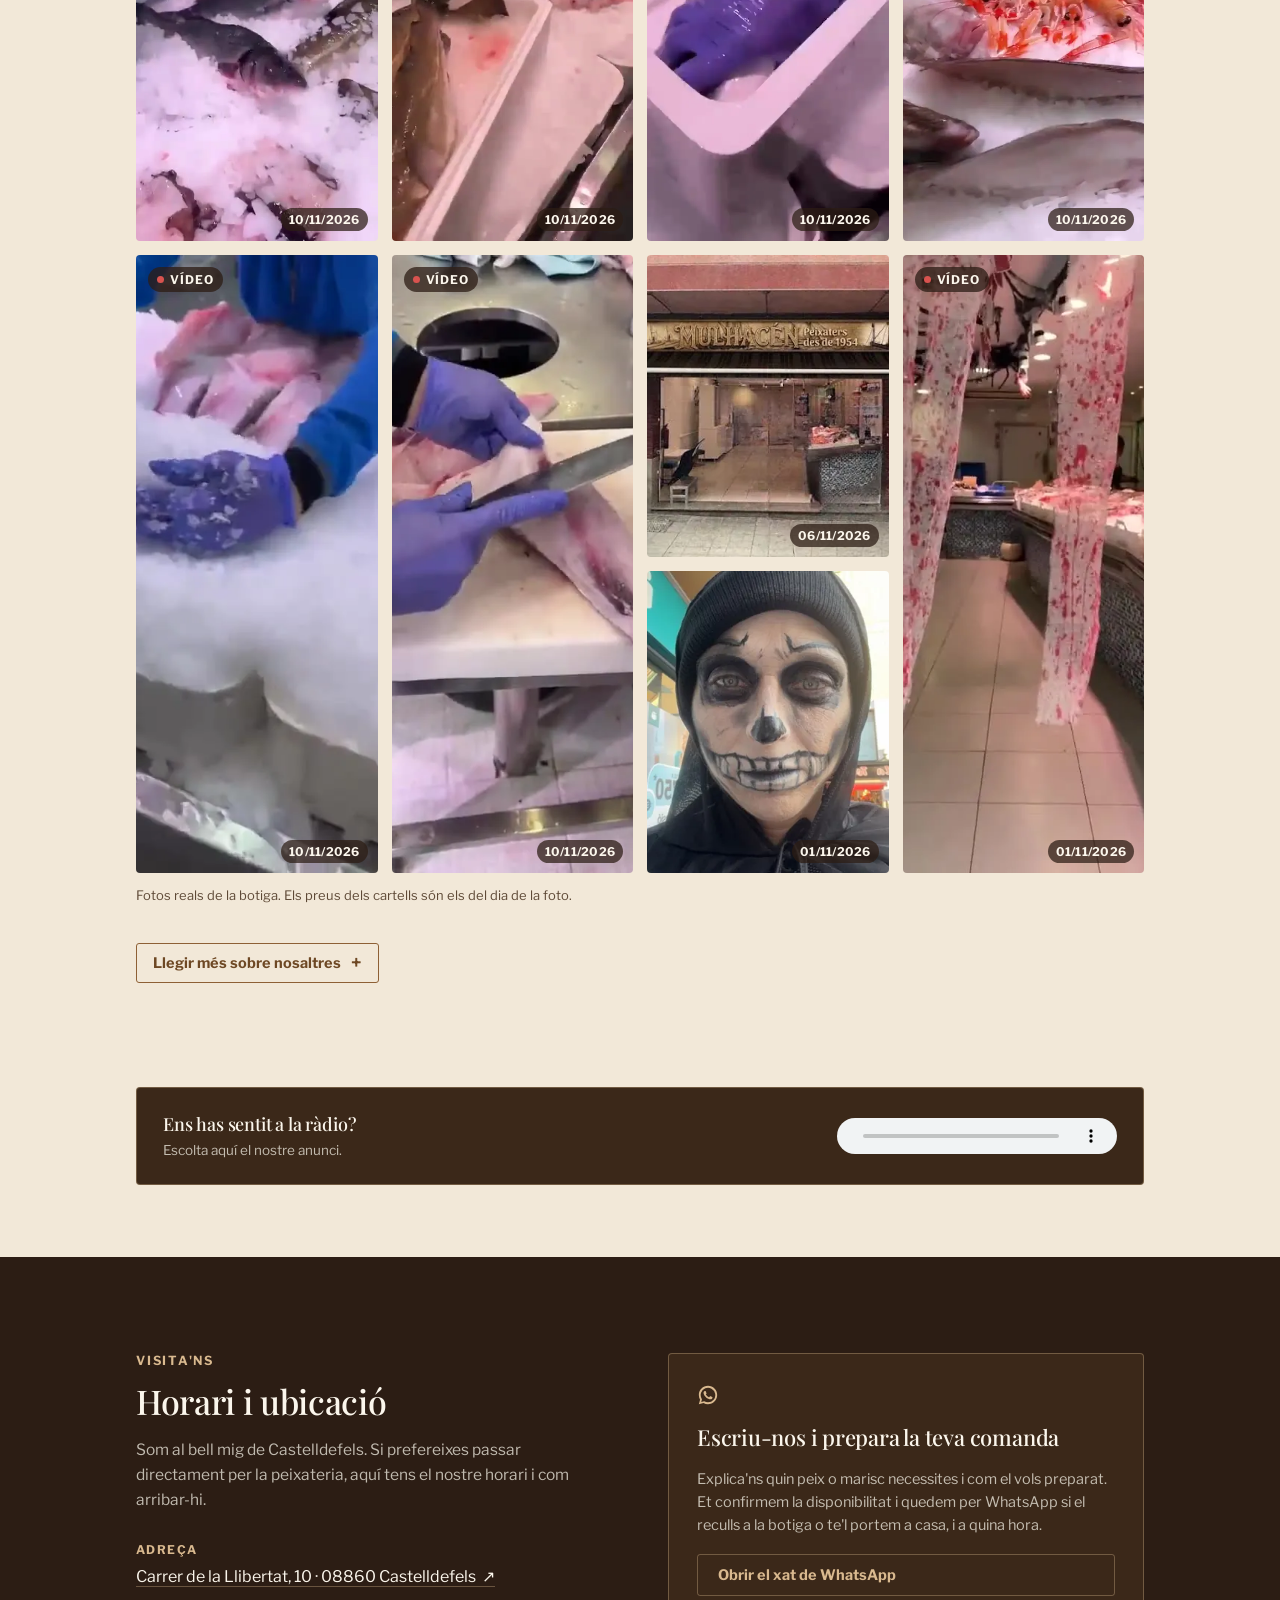
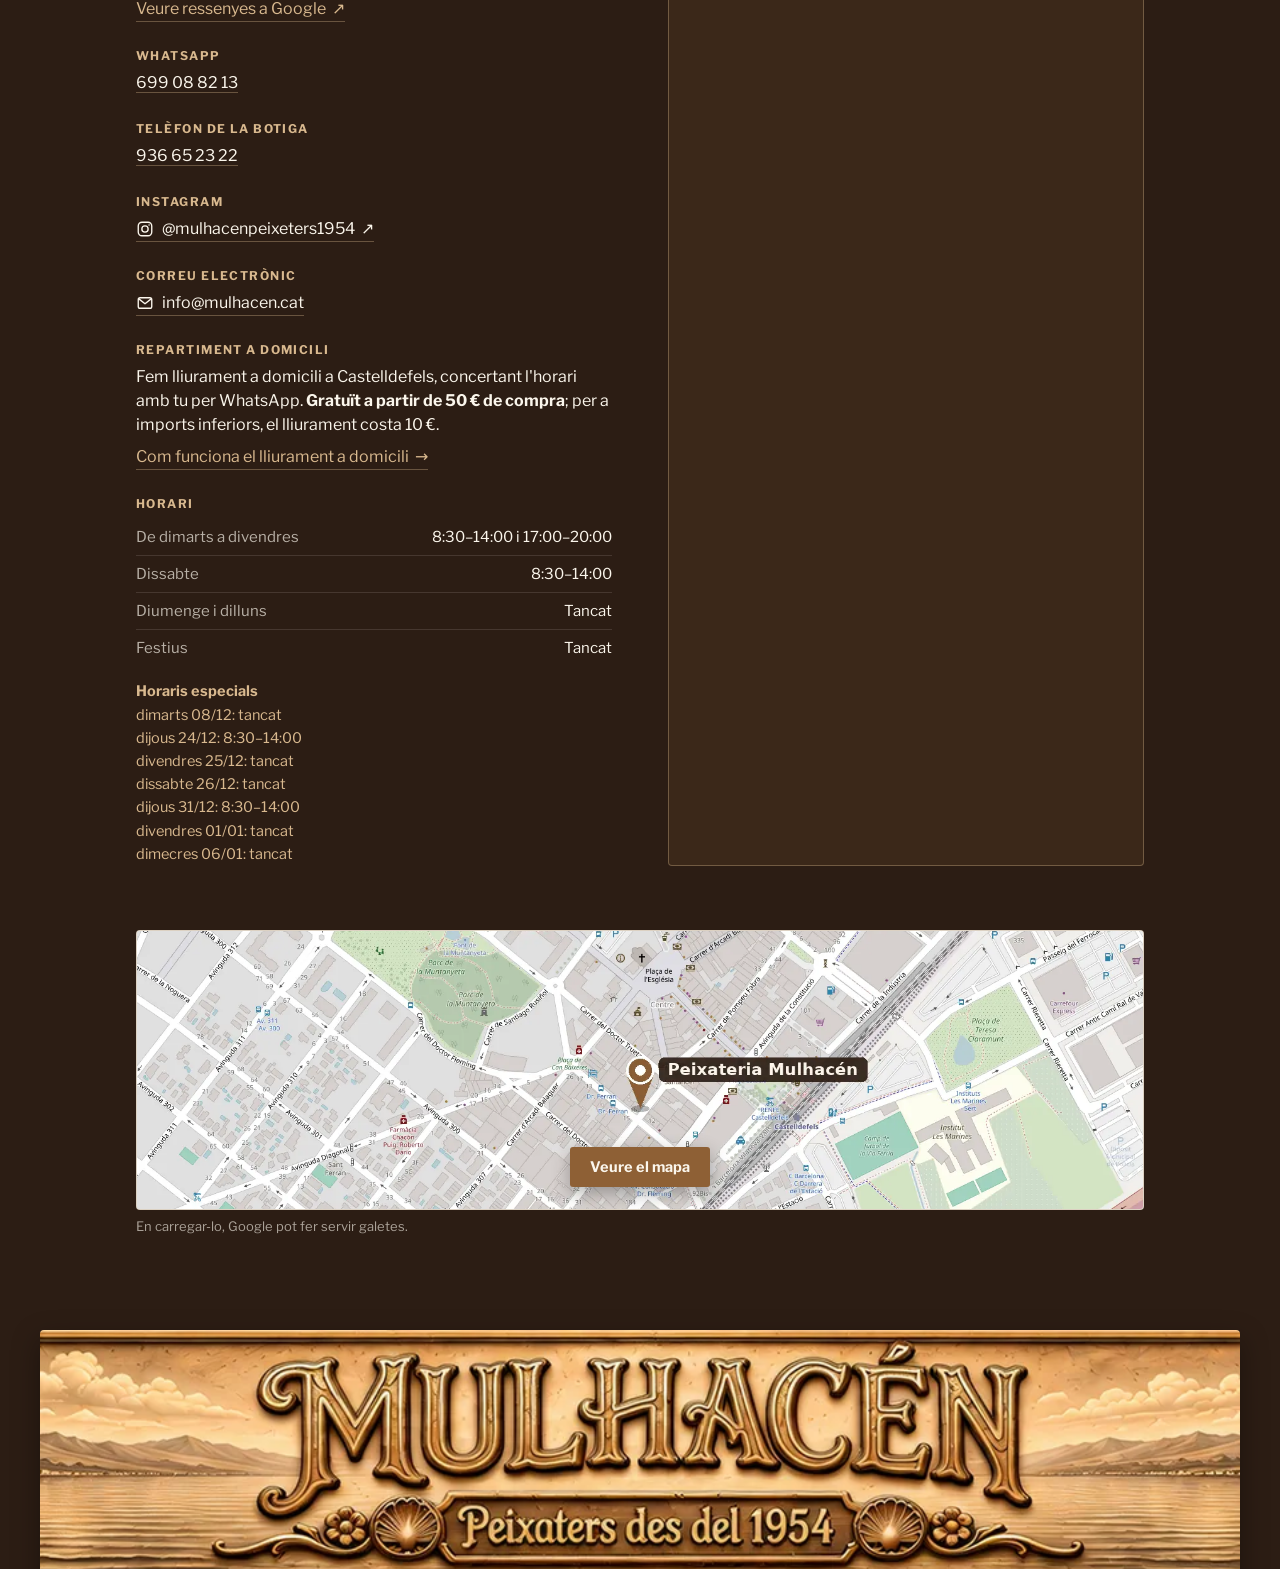
==== commit f882ab55: "Avís de reinauguració (12/12, pica-pica d'11 a 13 h), en català a totes les versions Co-Authored-By:" ====
--- a/index.html
+++ b/index.html
@@ -679,6 +679,66 @@
     .pan-gift, .pan-mini, .pan-lights i, .pan-toca{ animation:none; }
     .pan-teaser{ transition:none; }
     .pan-snow{ display:none; }
+  }
+
+  /* ---------- Reinauguracio ---------- */
+  .ri-dlg{
+    border:0; padding:0; width:min(620px, calc(100% - 24px)); max-height:calc(100% - 24px); border-radius:22px;
+    overflow:hidden auto; color:var(--ink); position:relative; text-align:center;
+    background:radial-gradient(circle at 50% 0%, #FFFDF7 0%, var(--paper) 45%, var(--cream) 100%);
+    box-shadow:0 30px 80px rgba(0,0,0,0.5), inset 0 0 0 3px var(--gold-light);
+  }
+  .ri-dlg[open]{ animation:riPop .6s cubic-bezier(.2,1.4,.4,1) both; }
+  .ri-dlg::backdrop{ background:rgba(30,18,10,0.72); }
+  .ri-bunting{ position:absolute; top:0; left:0; right:0; height:34px; display:flex; justify-content:space-between; padding:0 8px; pointer-events:none; z-index:2; }
+  .ri-bunting::before{ content:""; position:absolute; left:0; right:0; top:3px; height:2px; background:var(--gold); opacity:.6; }
+  .ri-bunting i{ width:0; height:0; border-left:13px solid transparent; border-right:13px solid transparent; border-top:26px solid #E04A3F; margin-top:4px; transform-origin:50% 0; animation:riSwing 2.8s ease-in-out infinite; }
+  .ri-bunting i:nth-child(4n+2){ border-top-color:#F2B632; animation-delay:.3s; }
+  .ri-bunting i:nth-child(4n+3){ border-top-color:#2F8FD8; animation-delay:.6s; }
+  .ri-bunting i:nth-child(4n){ border-top-color:#3FAE6A; animation-delay:.9s; }
+  .ri-confeti{ position:absolute; inset:0; overflow:hidden; pointer-events:none; z-index:1; }
+  .ri-confeti span{ position:absolute; top:-20px; width:7px; height:11px; border-radius:2px; opacity:.55; animation:riFall linear infinite; }
+  .ri-body{ position:relative; z-index:3; padding:52px 34px 30px; }
+  .ri-badge{ display:inline-block; background:#E04A3F; color:#fff; font-weight:800; font-size:12.5px; letter-spacing:.08em; text-transform:uppercase; padding:7px 14px; border-radius:999px; transform:rotate(-2deg); box-shadow:0 4px 10px rgba(224,74,63,0.35); }
+  .ri-nom{ display:flex; align-items:center; justify-content:center; gap:14px; margin:20px 0 6px; flex-wrap:wrap; }
+  .ri-vell{ width:150px; height:auto; display:block; border-radius:10px; box-shadow:0 8px 20px rgba(43,26,16,0.25); transform:rotate(-3deg); }
+  .ri-fletxa{ font-size:26px; color:var(--gold); animation:riFletxa 1.4s ease-in-out infinite; }
+  .ri-logo{ width:190px; height:auto; display:block; border-radius:8px; box-shadow:0 8px 20px rgba(43,26,16,0.25); transform:rotate(2deg); }
+  .ri-ara{ font-family:"Yellowtail", "Brush Script MT", cursive; font-size:28px; color:var(--gold-deep); margin:2px 0 0; }
+  .ri-body h2{ font-family:"Playfair Display", Georgia, serif; font-size:clamp(25px,4.4vw,33px); line-height:1.15; margin:10px 0 12px; color:var(--ink); }
+  .ri-body p{ font-size:16px; line-height:1.6; margin:0 auto 12px; max-width:46ch; }
+  .ri-info{ display:flex; justify-content:center; gap:10px; flex-wrap:wrap; margin:18px 0 16px; padding:0; list-style:none; }
+  .ri-info li{ background:#fff; border:2px dashed var(--gold-light); border-radius:14px; padding:9px 14px; font-weight:700; font-size:15px; color:var(--ink); }
+  .ri-info li span{ display:block; font-size:22px; line-height:1.1; margin-bottom:2px; }
+  .ri-convit{ font-family:"Playfair Display", Georgia, serif; font-weight:700; font-size:20px !important; color:#C0362C; }
+  .ri-actions{ display:flex; justify-content:center; gap:10px; flex-wrap:wrap; margin-top:20px; }
+  .ri-actions a, .ri-actions button{ font:inherit; font-weight:700; font-size:15px; border-radius:999px; padding:12px 22px; cursor:pointer; text-decoration:none; }
+  .ri-ok{ background:#E04A3F; color:#fff; border:0; box-shadow:0 6px 14px rgba(224,74,63,0.35); }
+  .ri-ok:hover{ background:#C9372D; }
+  .ri-com{ background:transparent; color:var(--gold-deep); border:2px solid var(--gold-light); }
+  .ri-com:hover{ background:rgba(217,185,143,0.2); }
+  .ri-x{ position:absolute; top:40px; right:12px; z-index:4; width:36px; height:36px; border-radius:50%; border:0; padding:0; background:rgba(43,26,16,0.08); color:var(--ink); font-size:22px; line-height:36px; cursor:pointer; }
+  .ri-x:hover{ background:rgba(43,26,16,0.16); }
+  @keyframes riPop{ from{ transform:scale(.7) rotate(-3deg); opacity:0; } to{ transform:none; opacity:1; } }
+  @keyframes riSwing{ 0%,100%{ transform:rotate(-7deg); } 50%{ transform:rotate(7deg); } }
+  @keyframes riFall{ to{ transform:translate3d(var(--dx,0px), 1000px, 0) rotate(var(--rot,540deg)); } }
+  @keyframes riFletxa{ 0%,100%{ transform:translateX(0); } 50%{ transform:translateX(6px); } }
+  @media (max-width:640px){
+    .ri-body{ padding:84px 16px 22px; }
+    .ri-badge{ font-size:11px; padding:6px 11px; }
+    .ri-nom{ margin-top:14px; gap:10px; }
+    .ri-vell{ width:108px; }
+    .ri-logo{ width:130px; }
+    .ri-ara{ font-size:24px; }
+    .ri-body p{ font-size:15px; }
+    .ri-info{ gap:6px; flex-wrap:nowrap; }
+    .ri-info li{ font-size:12.5px; padding:7px 8px; }
+    .ri-info li span{ font-size:19px; }
+    .ri-convit{ font-size:18px !important; }
+  }
+  @media (prefers-reduced-motion: reduce){
+    .ri-dlg[open], .ri-bunting i, .ri-fletxa{ animation:none; }
+    .ri-confeti{ display:none; }
   }
 
   /* ---------- Opinions ---------- */
@@ -1353,6 +1413,32 @@
   </div>
 </dialog>
 
+<dialog class="ri-dlg" id="riDlg" aria-labelledby="riTitle">
+  <div class="ri-confeti" id="riConfeti" aria-hidden="true"></div>
+  <span class="ri-bunting" aria-hidden="true"><i></i><i></i><i></i><i></i><i></i><i></i><i></i><i></i><i></i><i></i><i></i><i></i><i></i><i></i><i></i><i></i></span>
+  <button type="button" class="ri-x" id="riClose" data-t-aria="riClose">×</button>
+  <div class="ri-body">
+    <span class="ri-badge" id="riBadge" data-t="riBadge">Dissabte 12 de desembre</span>
+    <div class="ri-nom" aria-hidden="true">
+      <img class="ri-vell" src="img/ladorada-logo.webp" width="600" height="448" alt="">
+      <span class="ri-fletxa">➜</span>
+      <img class="ri-logo" src="img/mulhacen-logo.webp" width="900" height="595" alt="">
+    </div>
+    <p class="ri-ara" data-t="riAra">Nou nom, la mateixa família!</p>
+    <h2 id="riTitle" data-t="riTitle">Estrenem nom i ho celebrem! 🎉</h2>
+    <p data-t="riP1"></p>
+    <ul class="ri-info">
+      <li><span aria-hidden="true">🎊</span><b data-t="riDia">Dissabte 12/12</b></li>
+      <li><span aria-hidden="true">🕚</span><b data-t="riHora">D'11 a 13 h</b></li>
+      <li><span aria-hidden="true">🍤</span><b data-t="riPica">Pica-pica</b></li>
+    </ul>
+    <p class="ri-convit" data-t="riConvit">Tots els nostres clients hi esteu convidats! 🥳</p>
+    <div class="ri-actions">
+      <button type="button" class="ri-ok" id="riOk" data-t="riOk">Hi serem! 🎈</button>
+      <a class="ri-com" id="riCom" href="#visitans" data-t="riCom">Com arribar-hi</a>
+    </div>
+  </div>
+</dialog>
 <a class="wa-float" id="waFloatBtn" href="https://wa.me/34699088213?text=Hola%2C%20voldria%20fer%20una%20comanda%20a%20la%20Peixateria%20Mulhac%C3%A9n." target="_blank" rel="noopener" aria-label="Demanar per WhatsApp">
   <svg viewBox="0 0 24 24" fill="#fff"><path d="M12 2C6.48 2 2 6.48 2 12c0 1.85.5 3.58 1.36 5.07L2 22l5.06-1.32A9.94 9.94 0 0 0 12 22c5.52 0 10-4.48 10-10S17.52 2 12 2Zm0 18a7.94 7.94 0 0 1-4.06-1.11l-.29-.17-3.02.79.8-2.94-.19-.3A7.96 7.96 0 1 1 12 20Zm4.36-5.97c-.24-.12-1.42-.7-1.64-.78-.22-.08-.38-.12-.54.12-.16.24-.62.78-.76.94-.14.16-.28.18-.52.06-.24-.12-1-.37-1.9-1.17-.7-.62-1.18-1.39-1.32-1.63-.14-.24-.02-.37.1-.49.11-.11.24-.28.36-.42.12-.14.16-.24.24-.4.08-.16.04-.3-.02-.42-.06-.12-.54-1.3-.74-1.78-.2-.47-.4-.4-.54-.41h-.46c-.16 0-.42.06-.64.3-.22.24-.84.82-.84 2s.86 2.32.98 2.48c.12.16 1.7 2.6 4.12 3.64.58.25 1.03.4 1.38.51.58.18 1.11.16 1.53.1.47-.07 1.42-.58 1.62-1.14.2-.56.2-1.04.14-1.14-.06-.1-.22-.16-.46-.28Z"/></svg>
 </a>
@@ -1486,6 +1572,10 @@
       panEyebrow:"Sorteig de Nadal · 22 de desembre", panTitle:"Ho, ho, ho! Aquesta panera pot ser teva! 🎅",
       panP1:"Aquest Nadal, a més del millor peix, a la Peixateria Mulhacén repartim il·lusió: el <strong>22 de desembre</strong>, el mateix dia que canten El Gordo, <strong>sortegem aquesta panera plena de delícies</strong> entre els nostres clients.",
       panP2:"Si tens cap dubte, pregunta'ns a la botiga. Que la sort (i el bon peix) t'acompanyin! 🍀🐟",
+      riBadge:"Dissabte 12 de desembre · Reinauguració", riBadgeAvui:"És avui! · Reinauguració", riAra:"Nou nom, la mateixa família!",
+      riTitle:"Estrenem nom i ho celebrem! 🎉", riP1:"La Peixateria La Dorada passa a dir-se <strong>Peixateria Mulhacén</strong>. Som els mateixos de sempre, amb el mateix peix fresc i les mateixes ganes, i ho volem celebrar amb vosaltres amb un bon pica-pica.",
+      riDia:"Dissabte 12/12", riHora:"D'11 a 13 h", riPica:"Pica-pica", riConvit:"Tots els nostres clients hi esteu convidats! 🥳",
+      riOk:"Hi serem! 🎈", riCom:"Com arribar-hi", riClose:"Tancar",
       panOk:"Som-hi! 🎉", panMusicOff:"🔇 Apaga la música", panMusicOn:"🔊 Posa la música",
       labelCorreu:"Correu electrònic", legalLink:"Avís legal i privacitat", mapBtn:"Veure el mapa", mapNote:"En carregar-lo, Google pot fer servir galetes.", mapAlt:"Mapa: la Peixateria Mulhacén és al carrer de la Llibertat, 10, de Castelldefels", legalTitle:"Avís legal i privacitat", legalBody:"<h3>Qui som</h3><p>Aquest web és de la Peixateria Mulhacén, que porta <strong>Natividad Pérez Taulats</strong>, autònoma, amb NIF <strong>47615668X</strong>. Adreça: Carrer de la Llibertat, 10, 08860 Castelldefels (Barcelona). Telèfon i WhatsApp: 699 08 82 13. Correu: <a href=\"mailto:info@mulhacen.cat\">info@mulhacen.cat</a>.</p><h3>Les teves dades</h3><p>El formulari d'encàrrec no envia res a cap servidor: prepara un missatge que envies tu mateix per WhatsApp. Les dades que ens hi facilitis (nom, telèfon, adreça i comanda) només les fem servir per preparar i lliurar l'encàrrec i atendre't, perquè ens ho demanes tu. No les cedim a ningú i les guardem el temps necessari per a la comanda i per complir les obligacions legals. WhatsApp és un servei de Meta amb les seves pròpies condicions.</p><p>El teu navegador recorda el nom, l'adreça i l'idioma que tries perquè no els hagis de tornar a escriure. Es queden al teu dispositiu i els pots esborrar quan vulguis.</p><h3>Galetes i estadístiques</h3><p>Aquest web no fa servir galetes, ni pròpies ni de tercers, en obrir-lo. Comptem les visites amb GoatCounter, que no fa servir galetes ni sap qui ets. Les fonts tipogràfiques són al nostre propi servidor. El mapa interactiu de Google Maps només es carrega si toques «Veure el mapa»: llavors Google pot fer servir les seves galetes, segons la seva <a href=\"https://policies.google.com/privacy?hl=ca\" target=\"_blank\" rel=\"noopener\">política de privacitat</a>. El web està allotjat a GitHub Pages (GitHub), que rep l'adreça IP de qui el visita per poder servir-lo.</p><h3>Els teus drets</h3><p>Pots demanar-nos veure, corregir o esborrar les teves dades, o oposar-te que les fem servir, per WhatsApp, per correu o a la botiga. Si creus que no les tractem bé, pots reclamar a l'<a href=\"https://www.aepd.es\" target=\"_blank\" rel=\"noopener\">Agència Espanyola de Protecció de Dades</a>.</p><h3>Fotos i textos</h3><p>Les fotos i els textos d'aquest web són de la Peixateria Mulhacén. Si els vols fer servir, demana'ns-ho.</p>",
       lotsTitle:"Lots a punt d'encarregar", lotAdd:"Afegir a l'encàrrec →",
@@ -1560,6 +1650,10 @@
       panEyebrow:"Sorteo de Navidad · 22 de diciembre", panTitle:"¡Jo, jo, jo! ¡Esta cesta puede ser tuya! 🎅",
       panP1:"Esta Navidad, además del mejor pescado, en la Peixateria Mulhacén repartimos ilusión: el <strong>22 de diciembre</strong>, el mismo día que cantan El Gordo, <strong>sorteamos esta cesta llena de delicias</strong> entre nuestros clientes.",
       panP2:"Si tienes cualquier duda, pregúntanos en la tienda. ¡Que la suerte (y el buen pescado) te acompañen! 🍀🐟",
+      riBadge:"Dissabte 12 de desembre · Reinauguració", riBadgeAvui:"És avui! · Reinauguració", riAra:"Nou nom, la mateixa família!",
+      riTitle:"Estrenem nom i ho celebrem! 🎉", riP1:"La Peixateria La Dorada passa a dir-se <strong>Peixateria Mulhacén</strong>. Som els mateixos de sempre, amb el mateix peix fresc i les mateixes ganes, i ho volem celebrar amb vosaltres amb un bon pica-pica.",
+      riDia:"Dissabte 12/12", riHora:"D'11 a 13 h", riPica:"Pica-pica", riConvit:"Tots els nostres clients hi esteu convidats! 🥳",
+      riOk:"Hi serem! 🎈", riCom:"Com arribar-hi", riClose:"Tancar",
       panOk:"¡Vamos allá! 🎉", panMusicOff:"🔇 Apagar la música", panMusicOn:"🔊 Poner la música",
       labelCorreu:"Correo electrónico", legalLink:"Aviso legal y privacidad", mapBtn:"Ver el mapa", mapNote:"Al cargarlo, Google puede usar cookies.", mapAlt:"Mapa: la Peixateria Mulhacén está en el carrer de la Llibertat, 10, de Castelldefels", legalTitle:"Aviso legal y privacidad", legalBody:"<h3>Quiénes somos</h3><p>Esta web es de la Peixateria Mulhacén, que lleva <strong>Natividad Pérez Taulats</strong>, autónoma, con NIF <strong>47615668X</strong>. Dirección: Carrer de la Llibertat, 10, 08860 Castelldefels (Barcelona). Teléfono y WhatsApp: 699 08 82 13. Correo: <a href=\"mailto:info@mulhacen.cat\">info@mulhacen.cat</a>.</p><h3>Tus datos</h3><p>El formulario de encargo no envía nada a ningún servidor: prepara un mensaje que mandas tú por WhatsApp. Los datos que nos des (nombre, teléfono, dirección y pedido) solo los usamos para preparar y entregar el encargo y atenderte, porque nos lo pides tú. No los cedemos a nadie y los guardamos el tiempo necesario para el pedido y para cumplir las obligaciones legales. WhatsApp es un servicio de Meta con sus propias condiciones.</p><p>Tu navegador recuerda el nombre, la dirección y el idioma que elijas para que no tengas que volver a escribirlos. Se quedan en tu dispositivo y puedes borrarlos cuando quieras.</p><h3>Cookies y estadísticas</h3><p>Esta web no usa cookies, ni propias ni de terceros, al abrirla. Contamos las visitas con GoatCounter, que no usa cookies ni sabe quién eres. Las fuentes tipográficas están en nuestro propio servidor. El mapa interactivo de Google Maps solo se carga si tocas «Ver el mapa»: entonces Google puede usar sus cookies, según su <a href=\"https://policies.google.com/privacy?hl=es\" target=\"_blank\" rel=\"noopener\">política de privacidad</a>. La web está alojada en GitHub Pages (GitHub), que recibe la dirección IP de quien la visita para poder servirla.</p><h3>Tus derechos</h3><p>Puedes pedirnos ver, corregir o borrar tus datos, u oponerte a que los usemos, por WhatsApp, por correo o en la tienda. Si crees que no los tratamos bien, puedes reclamar a la <a href=\"https://www.aepd.es\" target=\"_blank\" rel=\"noopener\">Agencia Española de Protección de Datos</a>.</p><h3>Fotos y textos</h3><p>Las fotos y los textos de esta web son de la Peixateria Mulhacén. Si quieres usarlos, pídenoslo.</p>",
       lotsTitle:"Lotes listos para encargar", lotAdd:"Añadir al encargo →",
@@ -1666,6 +1760,10 @@
       panEyebrow:"Christmas raffle · 22 December", panTitle:"Ho, ho, ho! This hamper could be yours! 🎅",
       panP1:"This Christmas we're sharing more than the best fish: on <strong>22 December</strong>, the day of El Gordo, Spain's big Christmas lottery draw, <strong>we're raffling this hamper full of treats</strong> among our customers.",
       panP2:"Any questions? Just ask us in the shop. May luck (and great fish) be with you! 🍀🐟",
+      riBadge:"Dissabte 12 de desembre · Reinauguració", riBadgeAvui:"És avui! · Reinauguració", riAra:"Nou nom, la mateixa família!",
+      riTitle:"Estrenem nom i ho celebrem! 🎉", riP1:"La Peixateria La Dorada passa a dir-se <strong>Peixateria Mulhacén</strong>. Som els mateixos de sempre, amb el mateix peix fresc i les mateixes ganes, i ho volem celebrar amb vosaltres amb un bon pica-pica.",
+      riDia:"Dissabte 12/12", riHora:"D'11 a 13 h", riPica:"Pica-pica", riConvit:"Tots els nostres clients hi esteu convidats! 🥳",
+      riOk:"Hi serem! 🎈", riCom:"Com arribar-hi", riClose:"Tancar",
       panOk:"Let's go! 🎉", panMusicOff:"🔇 Music off", panMusicOn:"🔊 Music on",
       labelCorreu:"Email", legalLink:"Legal notice and privacy", mapBtn:"Show map", mapNote:"When it loads, Google may use cookies.", mapAlt:"Map: Peixateria Mulhacén is at Carrer de la Llibertat, 10, Castelldefels", legalTitle:"Legal notice and privacy", legalBody:"<h3>Who we are</h3><p>This website belongs to Peixateria Mulhacén, run by <strong>Natividad Pérez Taulats</strong>, self-employed, tax ID (NIF) <strong>47615668X</strong>. Address: Carrer de la Llibertat, 10, 08860 Castelldefels (Barcelona), Spain. Phone and WhatsApp: +34 699 08 82 13. Email: <a href=\"mailto:info@mulhacen.cat\">info@mulhacen.cat</a>.</p><h3>Your data</h3><p>The order form does not send anything to a server: it prepares a message that you send yourself on WhatsApp. We only use the details you give us (name, phone, address and order) to prepare and deliver your order and to help you, because you ask us to. We do not share them with anyone and keep them only as long as the order and the law require. WhatsApp is a Meta service with its own terms.</p><p>Your browser remembers your name, address and chosen language so you don't have to type them again. They stay on your device and you can delete them at any time.</p><h3>Cookies and statistics</h3><p>This website sets no cookies, our own or third-party, when you open it. We count visits with GoatCounter, which uses no cookies and doesn't know who you are. The fonts are served from our own server. The interactive Google Maps map only loads if you tap “Show map”: Google may then use its own cookies, under its <a href=\"https://policies.google.com/privacy?hl=en\" target=\"_blank\" rel=\"noopener\">privacy policy</a>. The website is hosted on GitHub Pages (GitHub), which receives visitors' IP addresses in order to serve it.</p><h3>Your rights</h3><p>You can ask us to see, correct or delete your data, or object to its use, on WhatsApp, by email or in the shop. If you think we are not handling it properly, you can complain to the Spanish Data Protection Agency (<a href=\"https://www.aepd.es\" target=\"_blank\" rel=\"noopener\">AEPD</a>).</p><h3>Photos and texts</h3><p>The photos and texts on this website belong to Peixateria Mulhacén. If you would like to use them, please ask us.</p>",
       lotsTitle:"Ready-to-order boxes", lotAdd:"Add to order →",
@@ -2111,6 +2209,37 @@
   if(CFG.canalWhatsApp){ var cl = document.getElementById('canalLink'); cl.href = CFG.canalWhatsApp; cl.hidden = false; }
   document.getElementById('nadalBtn').hidden = !nadalOpen();
   document.getElementById('loteriaBox').hidden = !LOTERIA.numero || !LOTERIA.fins || isoDate(new Date()) > LOTERIA.fins;
+
+  (function(){
+    var R = CFG.reinauguracio || {};
+    var dlg = document.getElementById('riDlg');
+    var limit = R.fins ? Date.parse(R.fins) : NaN, avui = isoDate(new Date());
+    var forca = /[?&]reinauguracio/.test(location.search);
+    if(!dlg || !dlg.showModal || !forca && ((R.des && avui < R.des) || isNaN(limit) || Date.now() >= limit)) return;
+    var CLAU = 'mulhacen-reinauguracio-vist';
+    try{ if(!forca && localStorage.getItem(CLAU) === avui) return; }catch(e){}
+    if(R.dia && avui === R.dia){ var b = document.getElementById('riBadge'); b.removeAttribute('data-t'); b.textContent = (T[document.documentElement.lang] || T.ca).riBadgeAvui; }
+    var conf = document.getElementById('riConfeti'), COLORS = ['#E04A3F','#F2B632','#2F8FD8','#3FAE6A','#D9B98F','#B05FD0'];
+    if(!reduceMotion) for(var k = 0; k < 26; k++){
+      var c = document.createElement('span');
+      c.style.left = (Math.random() * 100) + '%';
+      c.style.background = COLORS[k % COLORS.length];
+      if(k % 3 === 0) c.style.borderRadius = '50%';
+      c.style.animationDuration = (4 + Math.random() * 5) + 's';
+      c.style.animationDelay = (-Math.random() * 6) + 's';
+      c.style.setProperty('--dx', (Math.random() * 120 - 60) + 'px');
+      c.style.setProperty('--rot', (300 + Math.random() * 500) + 'deg');
+      conf.appendChild(c);
+    }
+    function tanca(){ if(dlg.open) dlg.close(); }
+    dlg.addEventListener('close', function(){ try{ localStorage.setItem(CLAU, avui); }catch(e){} });
+    document.getElementById('riClose').addEventListener('click', tanca);
+    document.getElementById('riOk').addEventListener('click', function(){ track('reinauguracio/ok'); tanca(); });
+    document.getElementById('riCom').addEventListener('click', function(){ track('reinauguracio/com'); tanca(); });
+    dlg.addEventListener('click', function(e){ if(e.target === dlg) tanca(); });
+    dlg.showModal();
+    track('reinauguracio');
+  })();
 
   (function(){
     var P = CFG.panera || {};
@@ -2235,7 +2364,9 @@
     }
     if(vistAvui()){ mini.hidden = false; return; }
     teaser.hidden = false;
-    setTimeout(function(){ teaser.classList.add('show'); }, 1200);
+    var ri = document.getElementById('riDlg');
+    function surt(){ setTimeout(function(){ teaser.classList.add('show'); }, 1200); }
+    if(ri && ri.open) ri.addEventListener('close', surt, {once:true}); else surt();
   })();
   function startNadalOrder(){ if(nadalOpen()){ document.getElementById('nadalFlag').checked = true; applyNadalMode(); } }
   document.getElementById('nadalBtn').addEventListener('click', function(){ startNadalOrder(); track('nadal/boto'); });
